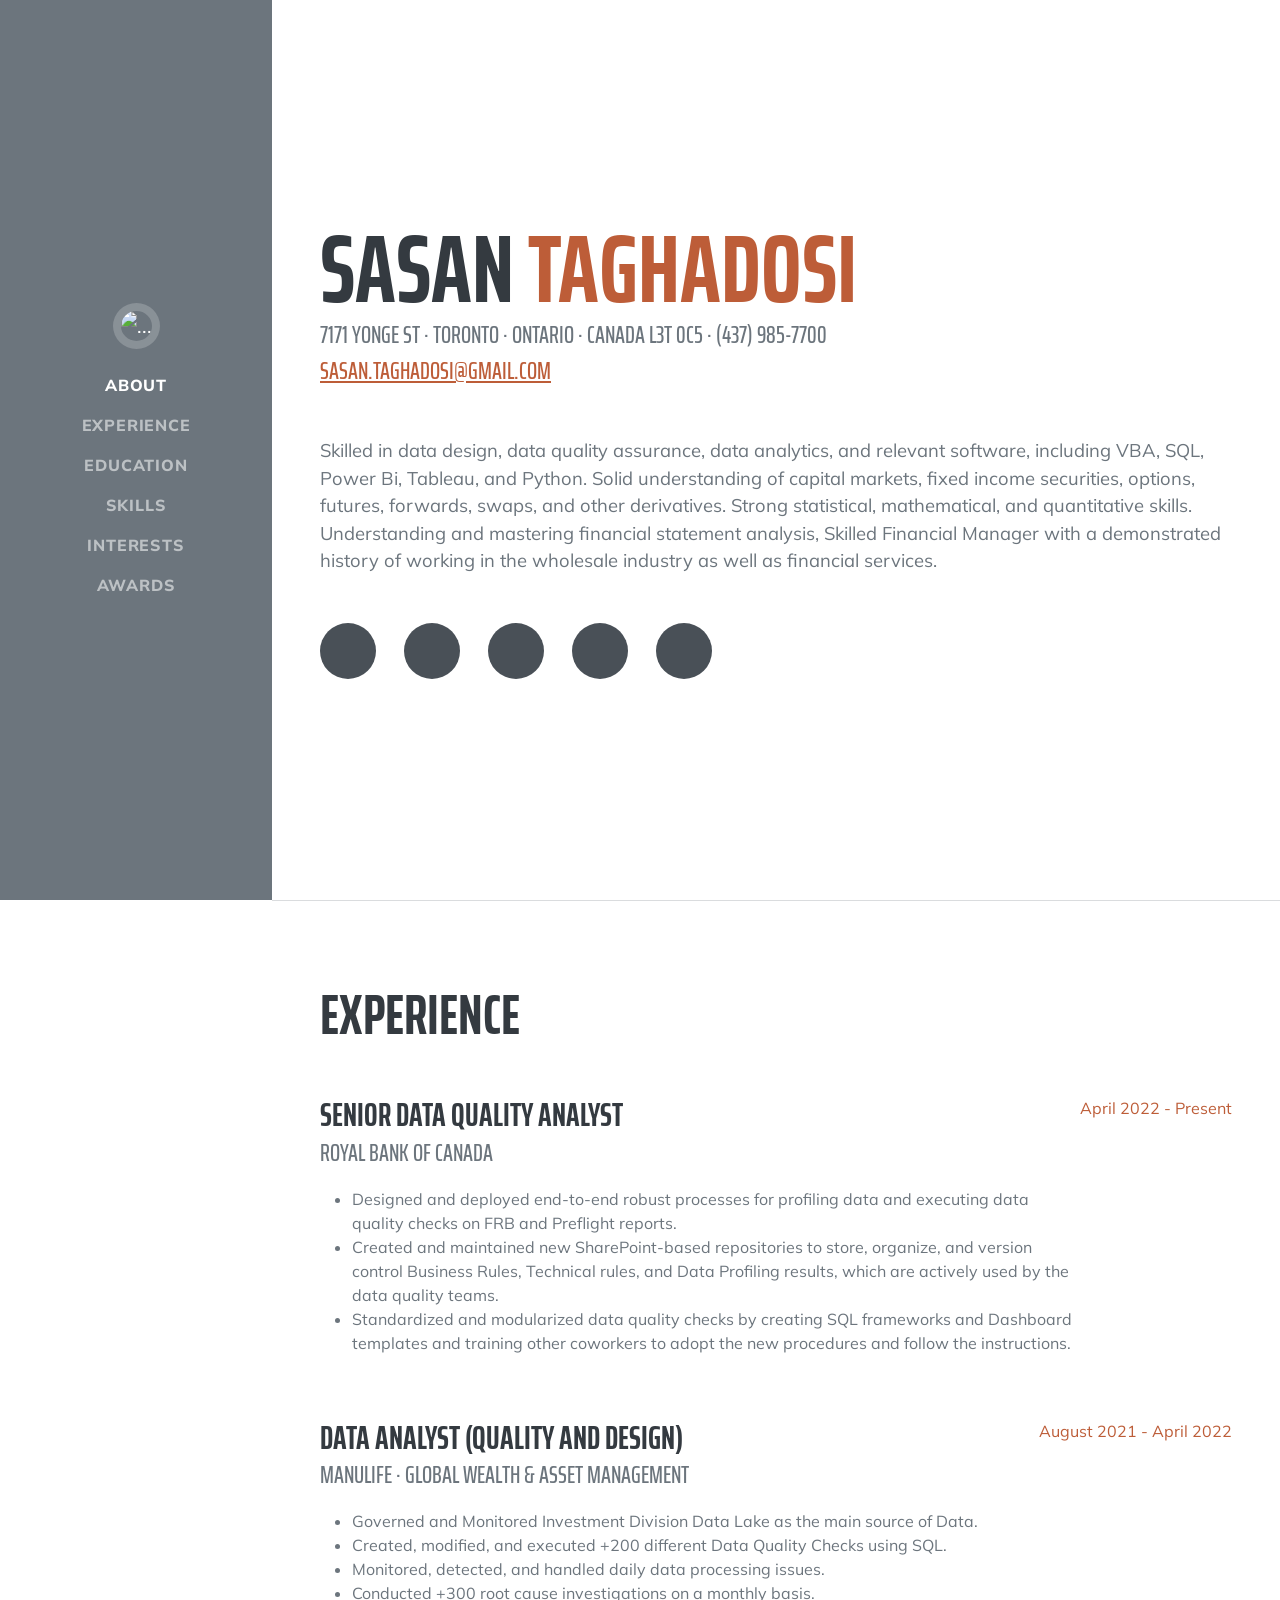
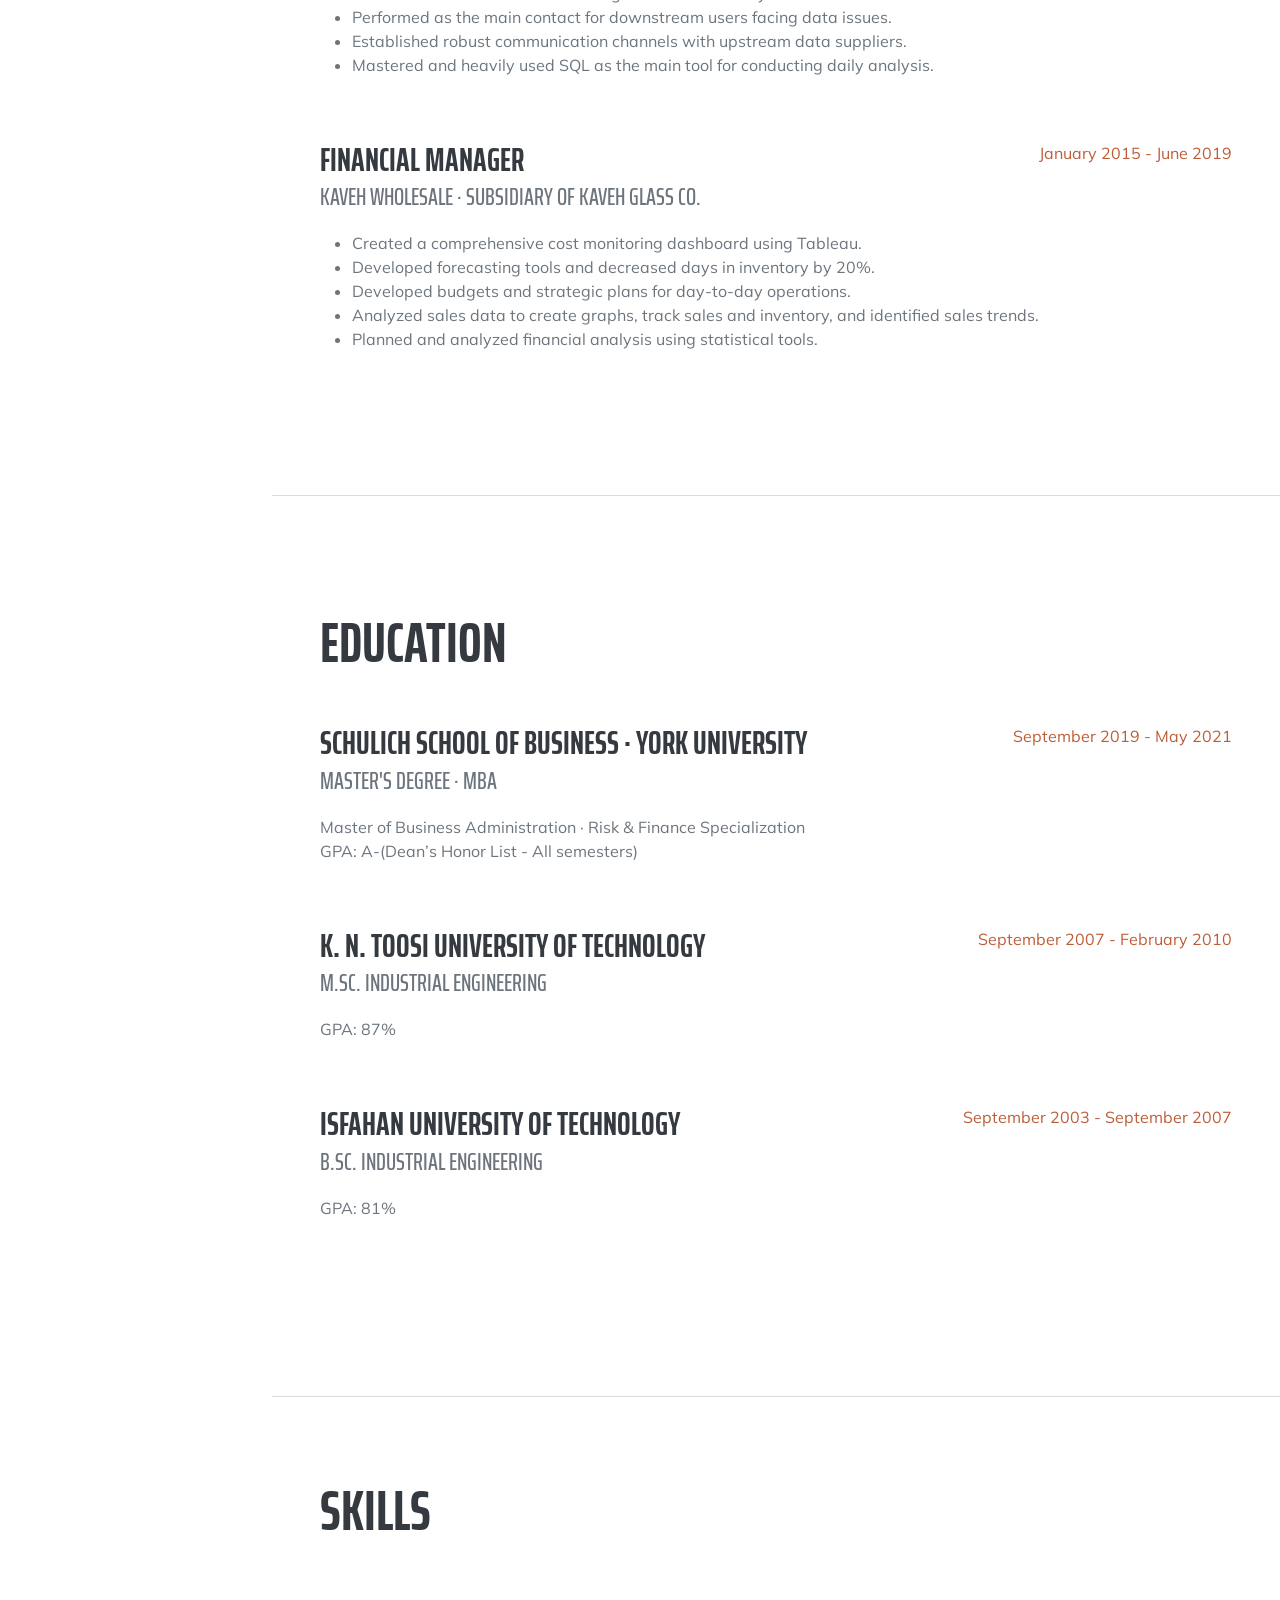
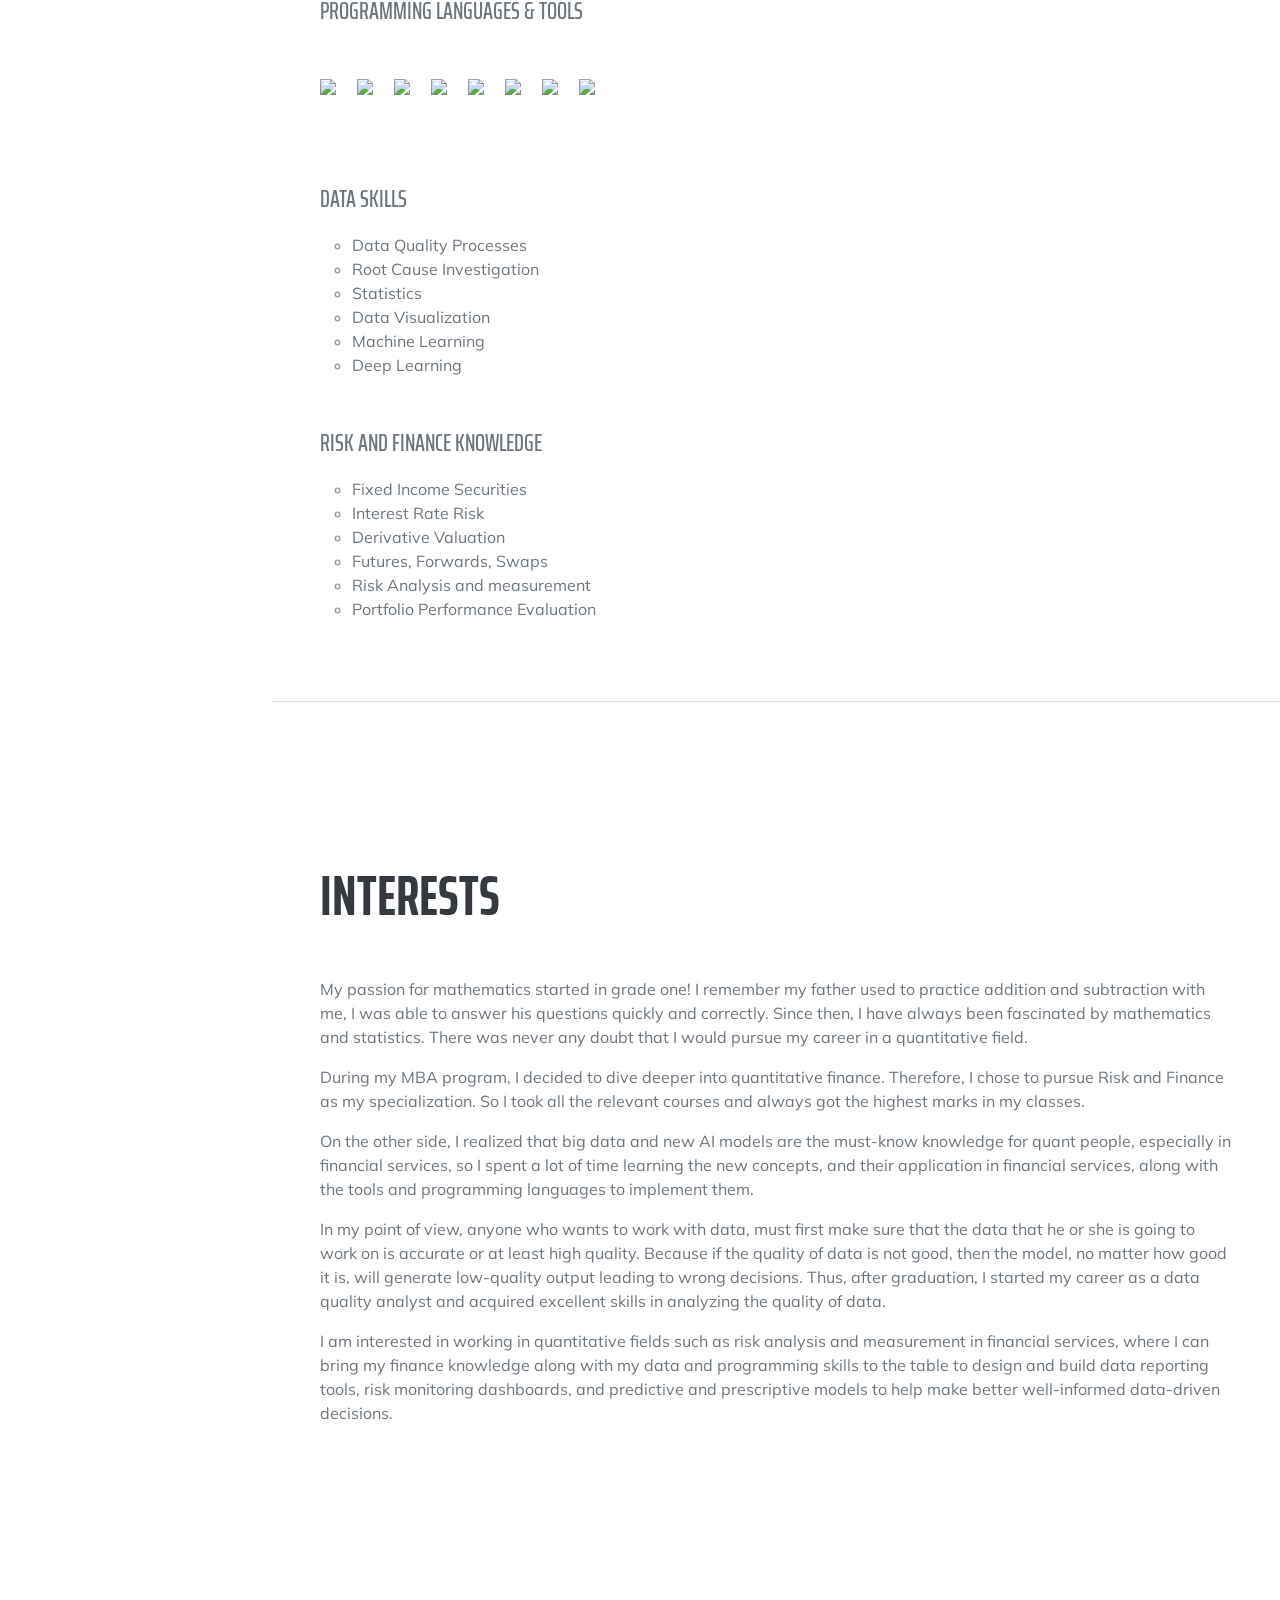
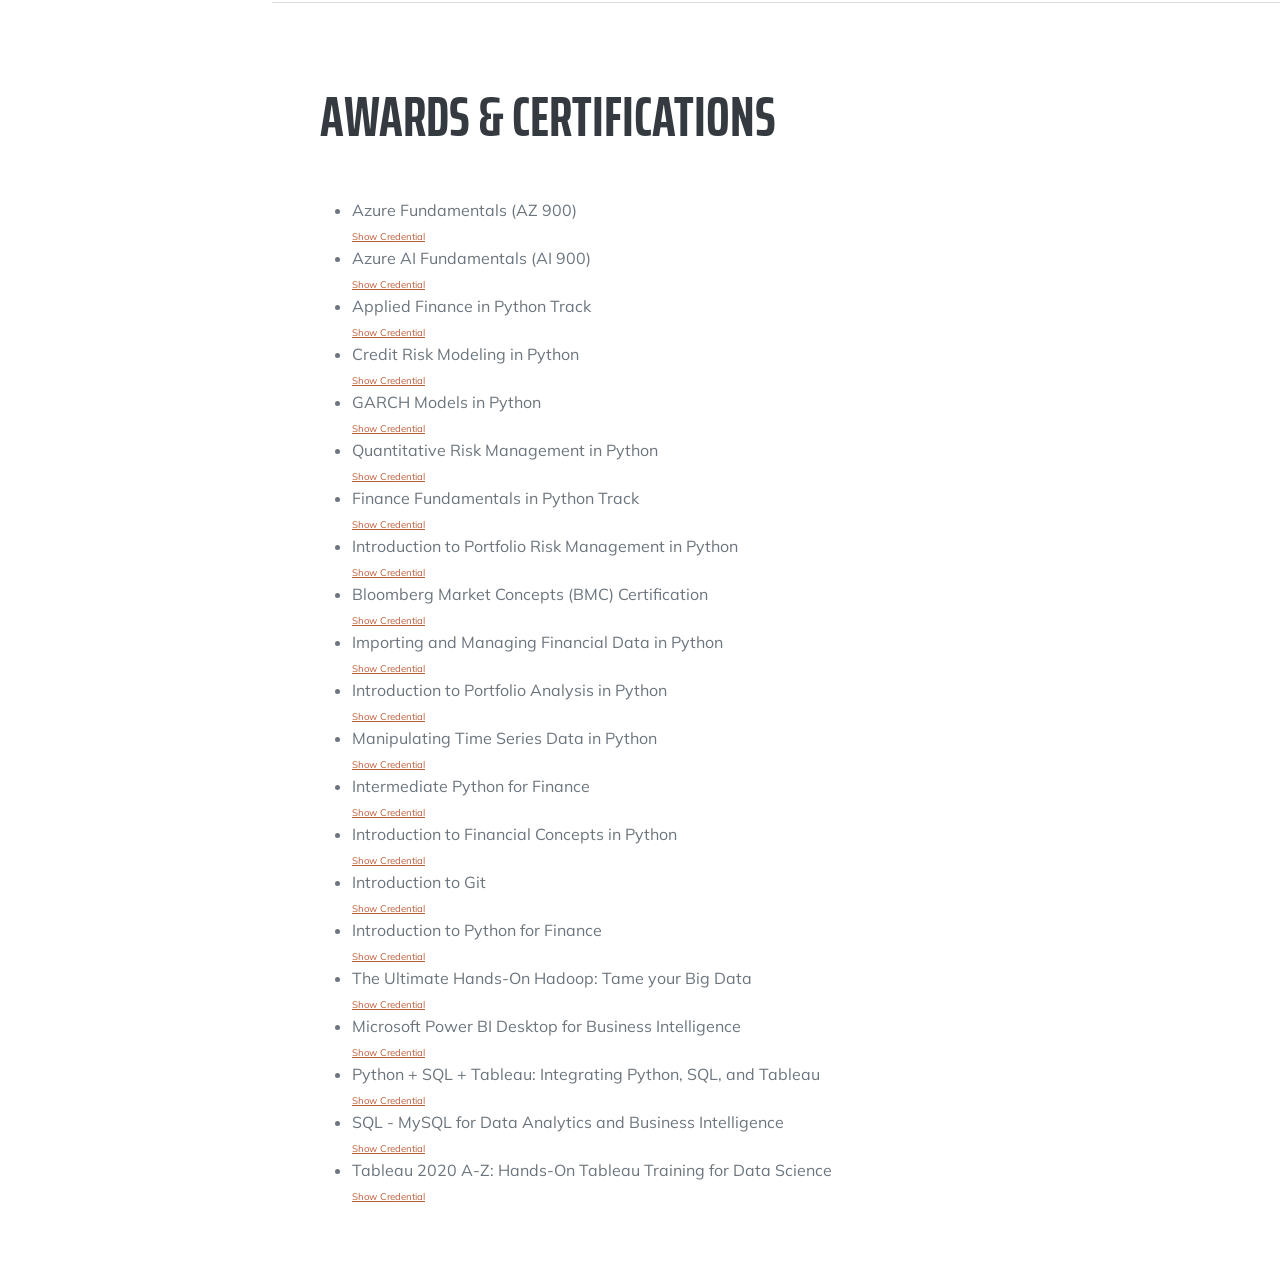
==== index.html @ ae73e610 "Add files via upload" ====
<!DOCTYPE html>
<html lang="en">

<head>
  <meta charset="utf-8" />
  <meta name="viewport" content="width=device-width, initial-scale=1, shrink-to-fit=no" />
  <meta name="description" content="" />
  <meta name="author" content="" />
  <title>Sasan Taghadosi</title>
  <link rel="icon" type="image/x-icon" href="assets/img/favicon.ico" />
  <!-- Font Awesome icons (free version)-->
  <script src="https://use.fontawesome.com/releases/v6.1.0/js/all.js" crossorigin="anonymous"></script>
  <!-- Google fonts-->
  <link href="https://fonts.googleapis.com/css?family=Saira+Extra+Condensed:500,700" rel="stylesheet" type="text/css" />
  <link href="https://fonts.googleapis.com/css?family=Muli:400,400i,800,800i" rel="stylesheet" type="text/css" />
  <!-- Core theme CSS (includes Bootstrap)-->
  <link href="css/styles.css" rel="stylesheet" />
</head>

<body id="page-top">
  <!-- Navigation-->
  <nav class="navbar navbar-expand-lg navbar-dark bg-secondary fixed-top" id="sideNav">
    <a target="_blank" class="navbar-brand js-scroll-trigger" href="#page-top">
      <span class="d-block d-lg-none">Sasan Taghadosi</span>
      <span class="d-none d-lg-block"><img class="img-fluid img-profile rounded-circle mx-auto mb-2" src="assets/img/profile.jpg" alt="..." /></span>
    </a>
    <button class="navbar-toggler" type="button" data-bs-toggle="collapse" data-bs-target="#navbarResponsive" aria-controls="navbarResponsive" aria-expanded="false" aria-label="Toggle navigation"><span class="navbar-toggler-icon"></span></button>
    <div class="collapse navbar-collapse" id="navbarResponsive">
      <ul class="navbar-nav">
        <li class="nav-item"><a class="nav-link js-scroll-trigger" href="#about">About</a></li>
        <li class="nav-item"><a class="nav-link js-scroll-trigger" href="#experience">Experience</a></li>
        <li class="nav-item"><a class="nav-link js-scroll-trigger" href="#education">Education</a></li>
        <li class="nav-item"><a class="nav-link js-scroll-trigger" href="#skills">Skills</a></li>
        <li class="nav-item"><a class="nav-link js-scroll-trigger" href="#interests">Interests</a></li>
        <li class="nav-item"><a class="nav-link js-scroll-trigger" href="#awards">Awards</a></li>
      </ul>
    </div>
  </nav>
  <!-- Page Content-->
  <div class="container-fluid p-0">
    <!-- About-->
    <section class="resume-section" id="about">
      <div class="resume-section-content">
        <h1 class="mb-0">
          Sasan
          <span class="text-primary">Taghadosi</span>
        </h1>
        <div class="subheading mb-5">
          7171 Yonge St · Toronto · Ontario · Canada L3T 0C5 · (437) 985-7700 <br />
          <a target="_blank" href="mailto:name@email.com">sasan.taghadosi@gmail.com</a>
        </div>
        <p class="lead mb-5">Skilled in data design, data quality assurance, data analytics, and relevant software, including VBA, SQL, Power Bi, Tableau, and Python. Solid understanding of capital markets, fixed income securities, options, futures,
          forwards, swaps, and other derivatives. Strong statistical, mathematical, and quantitative skills.
          Understanding and mastering financial statement analysis, Skilled Financial Manager with a demonstrated history of working in the wholesale industry as well as financial services.</p>
        <div class="social-icons">
          <a target="_blank" class="social-icon" href="https://www.linkedin.com/in/sasan-taghadosi/"><i class="fab fa-linkedin-in"></i></a>
          <a target="_blank" class="social-icon" href="https://github.com/Sasan-Taghadosi"><i class="fab fa-github"></i></a>
          <a target="_blank" class="social-icon" href="https://twitter.com/"><i class="fab fa-twitter"></i></a>
          <a target="_blank" class="social-icon" href="https://www.instagram.com/accounts/login/"><i class="fab fa-instagram"></i></a>
          <a target="_blank" class="social-icon" href="mailto:name@email.com"><i class="fa-regular fa-envelope"></i></a>
        </div>
      </div>
    </section>
    <hr class="m-0" />
    <!-- Experience-->
    <section class="resume-section" id="experience">
      <div class="resume-section-content">
        <h2 class="mb-5">Experience</h2>
        <div class="d-flex flex-column flex-md-row justify-content-between mb-5">
          <div class="flex-grow-1">
            <h3 class="mb-0">Senior Data Quality Analyst</h3>
            <div class="subheading mb-3">Royal Bank of Canada</div>
            <ul>
              <li>Designed and deployed end-to-end robust processes for profiling data and executing data quality checks on FRB and Preflight reports.</li>
              <li>Created and maintained new SharePoint-based repositories to store, organize, and version control Business Rules, Technical rules, and Data Profiling results, which are actively used by the data quality teams. </li>
              <li>Standardized and modularized data quality checks by creating SQL frameworks and Dashboard templates and training other coworkers to adopt the new procedures and follow the instructions.</li>
            </ul>
          </div>
          <div class="flex-shrink-0"><span class="text-primary">April 2022 - Present</span></div>
        </div>
        <div class="d-flex flex-column flex-md-row justify-content-between mb-5">
          <div class="flex-grow-1">
            <h3 class="mb-0">Data Analyst (Quality and Design)</h3>
            <div class="subheading mb-3">Manulife · Global Wealth & Asset Management</div>
            <ul>
              <li>Governed and Monitored Investment Division Data Lake as the main source of Data.</li>
              <li>Created, modified, and executed +200 different Data Quality Checks using SQL.</li>
              <li>Monitored, detected, and handled daily data processing issues.</li>
              <li>Conducted +300 root cause investigations on a monthly basis.</li>
              <li>Performed as the main contact for downstream users facing data issues. </li>
              <li>Established robust communication channels with upstream data suppliers.</li>
              <li>Mastered and heavily used SQL as the main tool for conducting daily analysis.</li>
            </ul>
          </div>
          <div class="flex-shrink-0"><span class="text-primary">August 2021 - April 2022</span></div>
        </div>
        <div class="d-flex flex-column flex-md-row justify-content-between mb-5">
          <div class="flex-grow-1">
            <h3 class="mb-0">Financial Manager</h3>
            <div class="subheading mb-3">Kaveh wholesale · Subsidiary of Kaveh Glass Co.</div>
            <ul>
              <li>Created a comprehensive cost monitoring dashboard using Tableau.</li>
              <li>Developed forecasting tools and decreased days in inventory by 20%. </li>
              <li>Developed budgets and strategic plans for day-to-day operations.</li>
              <li>Analyzed sales data to create graphs, track sales and inventory, and identified sales trends.</li>
              <li>Planned and analyzed financial analysis using statistical tools.</li>
            </ul>
          </div>
          <div class="flex-shrink-0"><span class="text-primary">January 2015 - June 2019</span></div>
        </div>
      </div>
    </section>
    <hr class="m-0" />
    <!-- Education-->
    <section class="resume-section" id="education">
      <div class="resume-section-content">
        <h2 class="mb-5">Education</h2>
        <div class="d-flex flex-column flex-md-row justify-content-between mb-5">
          <div class="flex-grow-1">
            <h3 class="mb-0">Schulich School of Business · York University </h3>
            <div class="subheading mb-3">Master's Degree · MBA</div>
            <div>Master of Business Administration · Risk & Finance Specialization</div>
            <p>GPA: A-(Dean’s Honor List - All semesters)</p>
          </div>
          <div class="flex-shrink-0"><span class="text-primary">September 2019 - May 2021</span></div>
        </div>
        <div class="d-flex flex-column flex-md-row justify-content-between mb-5">
          <div class="flex-grow-1">
            <h3 class="mb-0">K. N. Toosi University of Technology</h3>
            <div class="subheading mb-3">M.Sc. Industrial Engineering</div>
            <p>GPA: 87%</p>
          </div>
          <div class="flex-shrink-0"><span class="text-primary">September 2007 - February 2010</span></div>
        </div>
        <div class="d-flex flex-column flex-md-row justify-content-between mb-5">
          <div class="flex-grow-1">
            <h3 class="mb-0">Isfahan University of Technology</h3>
            <div class="subheading mb-3">B.Sc. Industrial Engineering</div>
            <p>GPA: 81%</p>
          </div>
          <div class="flex-shrink-0"><span class="text-primary">September 2003 - September 2007</span></div>
        </div>
      </div>
    </section>
    <hr class="m-0" />
    <!-- Skills-->
    <section class="resume-section" id="skills">
      <div class="resume-section-content">
        <h2 class="mb-5">Skills</h2>
        <div class="subheading mb-3">Programming Languages & Tools</div>
        <ul class="list-inline dev-icons">
          <li class="list-inline-item"><img src="https://img.icons8.com/arcade/64/000000/sql.png" /></li>
          <li class="list-inline-item"><img src="https://img.icons8.com/color/64/null/python--v1.png" /></li>
          <li class="list-inline-item"><img src="https://img.icons8.com/color/48/null/tableau-software.png" /></li>
          <li class="list-inline-item"><img src="https://img.icons8.com/color/64/null/power-bi.png" /></li>
          <li class="list-inline-item"><img src="https://img.icons8.com/external-others-iconmarket/64/null/external-html-file-types-others-iconmarket-3.png" /></li>
          <li class="list-inline-item"><img src="https://img.icons8.com/external-flaticons-flat-flat-icons/64/null/external-css-no-code-flaticons-flat-flat-icons-2.png" /></li>
          <li class="list-inline-item"><img src="https://img.icons8.com/color/64/null/javascript--v1.png" /></li>
          <li class="list-inline-item"><img src="https://img.icons8.com/color/58/null/office-365.png" /></li>

        </ul>
        <br>
        <br>
        <div class="subheading mb-3">Data Skills</div>
        <ul class="list-inline fa-ul mb-0">
          <ul class="fa-ul mb-0">
            <li>
              <span class="fa-li"><i class="fas fa-check"></i></span>
              Data Quality Processes
            </li>
            <li>
              <span class="fa-li"><i class="fas fa-check"></i></span>
              Root Cause Investigation
            </li>
            <li>
              <span class="fa-li"><i class="fas fa-check"></i></span>
              Statistics
            </li>
            <li>
              <span class="fa-li"><i class="fas fa-check"></i></span>
              Data Visualization
            </li>
            <li>
              <span class="fa-li"><i class="fas fa-check"></i></span>
              Machine Learning
            </li>
            <li>
              <span class="fa-li"><i class="fas fa-check"></i></span>
              Deep Learning
            </li>
          </ul>
        </ul>
        <br>
        <br>
        <div class="subheading mb-3">Risk and Finance Knowledge</div>
        <ul class="list-inline fa-ul mb-0">
          <ul class="fa-ul mb-0">
            <li>
              <span class="fa-li"><i class="fas fa-check"></i></span>
              Fixed Income Securities
            </li>
            <li>
              <span class="fa-li"><i class="fas fa-check"></i></span>
              Interest Rate Risk
            </li>
            <li>
              <span class="fa-li"><i class="fas fa-check"></i></span>
              Derivative Valuation
            </li>
            <li>
              <span class="fa-li"><i class="fas fa-check"></i></span>
              Futures, Forwards, Swaps
            </li>
            <li>
              <span class="fa-li"><i class="fas fa-check"></i></span>
              Risk Analysis and measurement
            </li>
            <li>
              <span class="fa-li"><i class="fas fa-check"></i></span>
              Portfolio Performance Evaluation
            </li>
          </ul>
        </ul>
      </div>
    </section>
    <hr class="m-0" />
    <!-- Interests-->
    <section class="resume-section" id="interests">
      <div class="resume-section-content">
        <h2 class="mb-5">Interests</h2>
        <p>My passion for mathematics started in grade one! I remember my father used to practice addition and subtraction with me, I was able to answer his questions quickly and correctly. Since then, I have always been fascinated by mathematics and statistics.  There was never any doubt that I would pursue my career in a quantitative field.</p>
          <p>During my MBA program, I decided to dive deeper into quantitative finance. Therefore, I chose to pursue Risk and Finance as my specialization. So I took all the relevant courses and always got the highest marks in my classes.</p>
          <p>On the other side, I realized that big data and new AI models are the must-know knowledge for quant people, especially in financial services, so I spent a lot of time learning the new concepts, and their application in financial services, along with the tools and programming languages to implement them. </p>
          <p>In my point of view, anyone who wants to work with data, must first make sure that the data that he or she is going to work on is accurate or at least high quality. Because if the quality of data is not good, then the model, no matter how good it is, will generate low-quality output leading to wrong decisions. Thus, after graduation, I started my career as a data quality analyst and acquired excellent skills in analyzing the quality of data. </p>
           <p>I am interested in working in quantitative fields such as risk analysis and measurement in financial services, where I can bring my finance knowledge along with my data and programming skills to the table to design and build data reporting tools, risk monitoring dashboards, and predictive and prescriptive models to help make better well-informed data-driven decisions. </p>
      </div>
    </section>
    <hr class="m-0" />
    <!-- Awards-->
    <section class="resume-section" id="awards">
      <div class="resume-section-content">
        <h2 class="mb-5">Awards & Certifications</h2>
        <ul class="fa-ul mb-0">
          <li>
            <span class="fa-li"><i class="fas fa-trophy text-warning"></i></span>
            Azure Fundamentals (AZ 900) <br>
            <a target="_blank" class="credential" href="https://www.credly.com/badges/266b69b3-dfa3-4b96-b892-b98d765ef505">Show Credential</a>
          </li>
          <li>
            <span class="fa-li"><i class="fas fa-trophy text-warning"></i></span>
            Azure AI Fundamentals (AI 900) <br>
            <a target="_blank" class="credential" href="https://www.credly.com/badges/28f159b6-39ee-4e66-80cc-0fc15027cfbe/public_url">Show Credential</a>
          </li>
          <li>
            <span class="fa-li"><i class="fas fa-trophy text-warning"></i></span>
            Applied Finance in Python Track <br>
            <a target="_blank" class="credential" href="https://acrobat.adobe.com/link/track?uri=urn%3Aaaid%3Ascds%3AUS%3Abe36c009-52b5-4265-8cdb-064b71101703&viewer%21megaVerb=group-discover">Show Credential</a>
          </li>
          <li>
            <span class="fa-li"><i class="fas fa-trophy text-warning"></i></span>
            Credit Risk Modeling in Python <br>
            <a target="_blank" class="credential" href="https://acrobat.adobe.com/link/track?uri=urn:aaid:scds:US:a7bf8148-2970-40cc-bdf0-438635624994">Show Credential</a>
          </li>
          <li>
            <span class="fa-li"><i class="fas fa-trophy text-warning"></i></span>
            GARCH Models in Python <br>
            <a target="_blank" class="credential" href="https://documentcloud.adobe.com/link/track?uri=urn:aaid:scds:US:4698ea9c-6898-4cac-bc5a-3adb61ffe66e">Show Credential</a>
          </li>
          <li>
            <span class="fa-li"><i class="fas fa-trophy text-warning"></i></span>
            Quantitative Risk Management in Python <br>
            <a target="_blank" class="credential" href="https://documentcloud.adobe.com/link/track?uri=urn:aaid:scds:US:435292cd-b9b6-414a-a9d6-c1ebedc7959b">Show Credential</a>
          </li>
          <li>
            <span class="fa-li"><i class="fas fa-trophy text-warning"></i></span>
            Finance Fundamentals in Python Track <br>
            <a target="_blank" class="credential" href="https://documentcloud.adobe.com/link/track?uri=urn:aaid:scds:US:77157a20-b8b2-40fa-b153-5ecfbf6b7da0">Show Credential</a>
          </li>
          <li>
            <span class="fa-li"><i class="fas fa-trophy text-warning"></i></span>
            Introduction to Portfolio Risk Management in Python <br>
            <a target="_blank" class="credential" href="https://documentcloud.adobe.com/link/track?uri=urn:aaid:scds:US:59d42d56-e37a-441a-ad4b-205b16cff6ab">Show Credential</a>
          </li>
          <li>
            <span class="fa-li"><i class="fas fa-trophy text-warning"></i></span>
            Bloomberg Market Concepts (BMC) Certification <br>
            <a target="_blank" class="credential" href="https://documentcloud.adobe.com/link/track?uri=urn:aaid:scds:US:8bade461-c003-46ae-87b7-aa8ce2673b65">Show Credential</a>
          </li>
          <li>
            <span class="fa-li"><i class="fas fa-trophy text-warning"></i></span>
            Importing and Managing Financial Data in Python <br>
            <a target="_blank" class="credential" href="https://documentcloud.adobe.com/link/track?uri=urn:aaid:scds:US:68fb7409-d34a-4a60-9428-1ad59b58ca32">Show Credential</a>
          </li>
          <li>
            <span class="fa-li"><i class="fas fa-trophy text-warning"></i></span>
            Introduction to Portfolio Analysis in Python <br>
            <a target="_blank" class="credential" href="https://documentcloud.adobe.com/link/track?uri=urn:aaid:scds:US:f17c9e45-2a2a-4fc8-b087-3a740305d01b">Show Credential</a>
          </li>
          <li>
            <span class="fa-li"><i class="fas fa-trophy text-warning"></i></span>
            Manipulating Time Series Data in Python <br>
            <a target="_blank" class="credential" href="https://documentcloud.adobe.com/link/track?uri=urn:aaid:scds:US:2aa067ac-ca7c-41bf-9c07-87aa3a93a4b7">Show Credential</a>
          </li>
          <li>
            <span class="fa-li"><i class="fas fa-trophy text-warning"></i></span>
            Intermediate Python for Finance <br>
            <a target="_blank" class="credential" href="https://documentcloud.adobe.com/link/track?uri=urn:aaid:scds:US:721bb92b-2955-4c4e-bec5-086087c5bf1a">Show Credential</a>
          </li>
          <li>
            <span class="fa-li"><i class="fas fa-trophy text-warning"></i></span>
            Introduction to Financial Concepts in Python <br>
            <a target="_blank" class="credential" href="https://documentcloud.adobe.com/link/track?uri=urn:aaid:scds:US:14208326-f550-42af-8fef-d1b70cb7baa2">Show Credential</a>
          </li>
          <li>
            <span class="fa-li"><i class="fas fa-trophy text-warning"></i></span>
            Introduction to Git <br>
            <a target="_blank" class="credential" href="https://documentcloud.adobe.com/link/track?uri=urn:aaid:scds:US:4084c6df-79fa-46bc-aabe-10bc9d99be85">Show Credential</a>
          </li>
          <li>
            <span class="fa-li"><i class="fas fa-trophy text-warning"></i></span>
            Introduction to Python for Finance <br>
            <a target="_blank" class="credential" href="https://documentcloud.adobe.com/link/track?uri=urn:aaid:scds:US:18a6ae81-8a26-42f0-a156-565ae52a7bfc">Show Credential</a>
          </li>
          <li>
            <span class="fa-li"><i class="fas fa-trophy text-warning"></i></span>
            The Ultimate Hands-On Hadoop: Tame your Big Data <br>
            <a target="_blank" class="credential" href="https://www.udemy.com/certificate/UC-993cc6f2-0878-4475-9ba8-0e31b55637a3/">Show Credential</a>
          </li>
          <li>
            <span class="fa-li"><i class="fas fa-trophy text-warning"></i></span>
            Microsoft Power BI Desktop for Business Intelligence <br>
            <a target="_blank" class="credential" href="https://www.udemy.com/certificate/UC-35e79f3b-bf7b-42b7-81c9-a6b0bcc9e54b/">Show Credential</a>
          </li>
          <li>
            <span class="fa-li"><i class="fas fa-trophy text-warning"></i></span>
            Python + SQL + Tableau: Integrating Python, SQL, and Tableau <br>
            <a target="_blank" class="credential" href="https://www.udemy.com/certificate/UC-fddb2013-ce89-4ab5-8fcf-d18af2b47cbb/">Show Credential</a>
          </li>
          <li>
            <span class="fa-li"><i class="fas fa-trophy text-warning"></i></span>
          SQL - MySQL for Data Analytics and Business Intelligence <br>
            <a target="_blank" class="credential" href="https://www.udemy.com/certificate/UC-1844a582-7027-475c-9b6d-0f29547ff9f6">Show Credential</a>
          </li>
          <li>
            <span class="fa-li"><i class="fas fa-trophy text-warning"></i></span>
            Tableau 2020 A-Z: Hands-On Tableau Training for Data Science <br>
            <a target="_blank" class="credential" href="https://www.udemy.com/certificate/UC-8fb6050e-f81a-44c2-8740-86fabe3fb968">Show Credential</a>
          </li>
        </ul>
      </div>
    </section>
  </div>
  <!-- Bootstrap core JS-->
  <script src="https://cdn.jsdelivr.net/npm/bootstrap@5.1.3/dist/js/bootstrap.bundle.min.js"></script>
  <!-- Core theme JS-->
  <script src="js/scripts.js"></script>
</body>

</html>
---- css/styles.css ----
@charset "UTF-8";
:root {
  --bs-blue: #0d6efd;
  --bs-indigo: #6610f2;
  --bs-purple: #6f42c1;
  --bs-pink: #d63384;
  --bs-red: #dc3545;
  --bs-orange: white;
  --bs-yellow: #ffc107;
  --bs-green: #198754;
  --bs-teal: #20c997;
  --bs-cyan: #0dcaf0;
  --bs-white: #fff;
  --bs-gray: #6c757d;
  --bs-gray-dark: #343a40;
  --bs-gray-100: #f8f9fa;
  --bs-gray-200: #e9ecef;
  --bs-gray-300: #dee2e6;
  --bs-gray-400: #ced4da;
  --bs-gray-500: #adb5bd;
  --bs-gray-600: #6c757d;
  --bs-gray-700: #495057;
  --bs-gray-800: #343a40;
  --bs-gray-900: #212529;
  --bs-primary: white;
  --bs-secondary: #6c757d;
  --bs-success: #198754;
  --bs-info: #0dcaf0;
  --bs-warning: #ffc107;
  --bs-danger: #dc3545;
  --bs-light: #f8f9fa;
  --bs-dark: #212529;
  --bs-primary-rgb: 189, 93, 56;
  --bs-secondary-rgb: 108, 117, 125;
  --bs-success-rgb: 25, 135, 84;
  --bs-info-rgb: 13, 202, 240;
  --bs-warning-rgb: 255, 193, 7;
  --bs-danger-rgb: 220, 53, 69;
  --bs-light-rgb: 248, 249, 250;
  --bs-dark-rgb: 33, 37, 41;
  --bs-white-rgb: 255, 255, 255;
  --bs-black-rgb: 0, 0, 0;
  --bs-body-color-rgb: 33, 37, 41;
  --bs-body-bg-rgb: 255, 255, 255;
  --bs-font-sans-serif: system-ui, -apple-system, "Segoe UI", Roboto, "Helvetica Neue", Arial, "Noto Sans", "Liberation Sans", sans-serif, "Apple Color Emoji", "Segoe UI Emoji", "Segoe UI Symbol", "Noto Color Emoji";
  --bs-font-monospace: SFMono-Regular, Menlo, Monaco, Consolas, "Liberation Mono", "Courier New", monospace;
  --bs-gradient: linear-gradient(180deg, rgba(255, 255, 255, 0.15), rgba(255, 255, 255, 0));
  --bs-body-font-family: Muli, -apple-system, BlinkMacSystemFont, Segoe UI, Roboto, Helvetica Neue, Arial, sans-serif, Apple Color Emoji, Segoe UI Emoji, Segoe UI Symbol, Noto Color Emoji;
  --bs-body-font-size: 1rem;
  --bs-body-font-weight: 400;
  --bs-body-line-height: 1.5;
  --bs-body-color: #212529;
  --bs-body-bg: #fff;
}

*,
*::before,
*::after {
  box-sizing: border-box;
}

@media (prefers-reduced-motion: no-preference) {
  :root {
    scroll-behavior: smooth;
  }
}

body {
  margin: 0;
  font-family: var(--bs-body-font-family);
  font-size: var(--bs-body-font-size);
  font-weight: var(--bs-body-font-weight);
  line-height: var(--bs-body-line-height);
  color: var(--bs-body-color);
  text-align: var(--bs-body-text-align);
  background-color: var(--bs-body-bg);
  -webkit-text-size-adjust: 100%;
  -webkit-tap-highlight-color: rgba(0, 0, 0, 0);
}

hr {
  margin: 1rem 0;
  color: inherit;
  background-color: currentColor;
  border: 0;
  opacity: 0.25;
}

hr:not([size]) {
  height: 1px;
}

h6, .h6, h5, .h5, h4, .h4, h3, .h3, h2, .h2, h1, .h1 {
  margin-top: 0;
  margin-bottom: 0.5rem;
  font-family: "Saira Extra Condensed", -apple-system, BlinkMacSystemFont, "Segoe UI", Roboto, "Helvetica Neue", Arial, sans-serif, "Apple Color Emoji", "Segoe UI Emoji", "Segoe UI Symbol", "Noto Color Emoji";
  font-weight: 700;
  line-height: 1.2;
  color: #343a40;
}

h1, .h1 {
  font-size: calc(1.725rem + 5.7vw);
}
@media (min-width: 1200px) {
  h1, .h1 {
    font-size: 6rem;
  }
}

h2, .h2 {
  font-size: calc(1.475rem + 2.7vw);
}
@media (min-width: 1200px) {
  h2, .h2 {
    font-size: 3.5rem;
  }
}

h3, .h3 {
  font-size: calc(1.325rem + 0.9vw);
}
@media (min-width: 1200px) {
  h3, .h3 {
    font-size: 2rem;
  }
}

h4, .h4 {
  font-size: calc(1.275rem + 0.3vw);
}
@media (min-width: 1200px) {
  h4, .h4 {
    font-size: 1.5rem;
  }
}

h5, .h5 {
  font-size: 1.25rem;
}

h6, .h6 {
  font-size: 1rem;
}

p {
  margin-top: 0;
  margin-bottom: 1rem;
}

abbr[title],
abbr[data-bs-original-title] {
  -webkit-text-decoration: underline dotted;
          text-decoration: underline dotted;
  cursor: help;
  -webkit-text-decoration-skip-ink: none;
          text-decoration-skip-ink: none;
}

address {
  margin-bottom: 1rem;
  font-style: normal;
  line-height: inherit;
}

ol,
ul {
  padding-left: 2rem;
}

ol,
ul,
dl {
  margin-top: 0;
  margin-bottom: 1rem;
}

ol ol,
ul ul,
ol ul,
ul ol {
  margin-bottom: 0;
}

dt {
  font-weight: 700;
}

dd {
  margin-bottom: 0.5rem;
  margin-left: 0;
}

blockquote {
  margin: 0 0 1rem;
}

b,
strong {
  font-weight: bolder;
}

small, .small {
  font-size: 0.875em;
}

mark, .mark {
  padding: 0.2em;
  background-color: #fcf8e3;
}

sub,
sup {
  position: relative;
  font-size: 0.75em;
  line-height: 0;
  vertical-align: baseline;
}

sub {
  bottom: -0.25em;
}

sup {
  top: -0.5em;
}

a {
  color: #bd5d38;
  text-decoration: underline;
}
a:hover {
  color: #974a2d;
}

a:not([href]):not([class]), a:not([href]):not([class]):hover {
  color: inherit;
  text-decoration: none;
}

pre,
code,
kbd,
samp {
  font-family: var(--bs-font-monospace);
  font-size: 1em;
  direction: ltr /* rtl:ignore */;
  unicode-bidi: bidi-override;
}

pre {
  display: block;
  margin-top: 0;
  margin-bottom: 1rem;
  overflow: auto;
  font-size: 0.875em;
}
pre code {
  font-size: inherit;
  color: inherit;
  word-break: normal;
}

code {
  font-size: 0.875em;
  color: #d63384;
  word-wrap: break-word;
}
a > code {
  color: inherit;
}

kbd {
  padding: 0.2rem 0.4rem;
  font-size: 0.875em;
  color: #fff;
  background-color: #212529;
  border-radius: 0.2rem;
}
kbd kbd {
  padding: 0;
  font-size: 1em;
  font-weight: 700;
}

figure {
  margin: 0 0 1rem;
}

img,
svg {
  vertical-align: middle;
}

table {
  caption-side: bottom;
  border-collapse: collapse;
}

caption {
  padding-top: 0.5rem;
  padding-bottom: 0.5rem;
  color: #6c757d;
  text-align: left;
}

th {
  text-align: inherit;
  text-align: -webkit-match-parent;
}

thead,
tbody,
tfoot,
tr,
td,
th {
  border-color: inherit;
  border-style: solid;
  border-width: 0;
}

label {
  display: inline-block;
}

button {
  border-radius: 0;
}

button:focus:not(:focus-visible) {
  outline: 0;
}

input,
button,
select,
optgroup,
textarea {
  margin: 0;
  font-family: inherit;
  font-size: inherit;
  line-height: inherit;
}

button,
select {
  text-transform: none;
}

[role=button] {
  cursor: pointer;
}

select {
  word-wrap: normal;
}
select:disabled {
  opacity: 1;
}

[list]::-webkit-calendar-picker-indicator {
  display: none;
}

button,
[type=button],
[type=reset],
[type=submit] {
  -webkit-appearance: button;
}
button:not(:disabled),
[type=button]:not(:disabled),
[type=reset]:not(:disabled),
[type=submit]:not(:disabled) {
  cursor: pointer;
}

::-moz-focus-inner {
  padding: 0;
  border-style: none;
}

textarea {
  resize: vertical;
}

fieldset {
  min-width: 0;
  padding: 0;
  margin: 0;
  border: 0;
}

legend {
  float: left;
  width: 100%;
  padding: 0;
  margin-bottom: 0.5rem;
  font-size: calc(1.275rem + 0.3vw);
  line-height: inherit;
}
@media (min-width: 1200px) {
  legend {
    font-size: 1.5rem;
  }
}
legend + * {
  clear: left;
}

::-webkit-datetime-edit-fields-wrapper,
::-webkit-datetime-edit-text,
::-webkit-datetime-edit-minute,
::-webkit-datetime-edit-hour-field,
::-webkit-datetime-edit-day-field,
::-webkit-datetime-edit-month-field,
::-webkit-datetime-edit-year-field {
  padding: 0;
}

::-webkit-inner-spin-button {
  height: auto;
}

[type=search] {
  outline-offset: -2px;
  -webkit-appearance: textfield;
}

/* rtl:raw:
[type="tel"],
[type="url"],
[type="email"],
[type="number"] {
  direction: ltr;
}
*/
::-webkit-search-decoration {
  -webkit-appearance: none;
}

::-webkit-color-swatch-wrapper {
  padding: 0;
}

::-webkit-file-upload-button {
  font: inherit;
}

::file-selector-button {
  font: inherit;
}

::-webkit-file-upload-button {
  font: inherit;
  -webkit-appearance: button;
}

output {
  display: inline-block;
}

iframe {
  border: 0;
}

summary {
  display: list-item;
  cursor: pointer;
}

progress {
  vertical-align: baseline;
}

[hidden] {
  display: none !important;
}

.lead {
  font-size: 1.25rem;
  font-weight: 300;
}

.display-1 {
  font-size: calc(1.625rem + 4.5vw);
  font-weight: 300;
  line-height: 1.2;
}
@media (min-width: 1200px) {
  .display-1 {
    font-size: 5rem;
  }
}

.display-2 {
  font-size: calc(1.575rem + 3.9vw);
  font-weight: 300;
  line-height: 1.2;
}
@media (min-width: 1200px) {
  .display-2 {
    font-size: 4.5rem;
  }
}

.display-3 {
  font-size: calc(1.525rem + 3.3vw);
  font-weight: 300;
  line-height: 1.2;
}
@media (min-width: 1200px) {
  .display-3 {
    font-size: 4rem;
  }
}

.display-4 {
  font-size: calc(1.475rem + 2.7vw);
  font-weight: 300;
  line-height: 1.2;
}
@media (min-width: 1200px) {
  .display-4 {
    font-size: 3.5rem;
  }
}

.display-5 {
  font-size: calc(1.425rem + 2.1vw);
  font-weight: 300;
  line-height: 1.2;
}
@media (min-width: 1200px) {
  .display-5 {
    font-size: 3rem;
  }
}

.display-6 {
  font-size: calc(1.375rem + 1.5vw);
  font-weight: 300;
  line-height: 1.2;
}
@media (min-width: 1200px) {
  .display-6 {
    font-size: 2.5rem;
  }
}

.list-unstyled {
  padding-left: 0;
  list-style: none;
}

.list-inline {
  padding-left: 0;
  list-style: none;
}

.list-inline-item {
  display: inline-block;
}
.list-inline-item:not(:last-child) {
  margin-right: 0.5rem;
}

.initialism {
  font-size: 0.875em;
  text-transform: uppercase;
}

.blockquote {
  margin-bottom: 1rem;
  font-size: 1.25rem;
}
.blockquote > :last-child {
  margin-bottom: 0;
}

.blockquote-footer {
  margin-top: -1rem;
  margin-bottom: 1rem;
  font-size: 0.875em;
  color: #6c757d;
}
.blockquote-footer::before {
  content: "— ";
}

.img-fluid {
  max-width: 100%;
  height: auto;
}

.img-thumbnail {
  padding: 0.25rem;
  background-color: #fff;
  border: 1px solid #dee2e6;
  border-radius: 0.25rem;
  max-width: 100%;
  height: auto;
}

.figure {
  display: inline-block;
}

.figure-img {
  margin-bottom: 0.5rem;
  line-height: 1;
}

.figure-caption {
  font-size: 0.875em;
  color: #6c757d;
}

.container,
.container-fluid,
.container-xxl,
.container-xl,
.container-lg,
.container-md,
.container-sm {
  width: 100%;
  padding-right: var(--bs-gutter-x, 0.75rem);
  padding-left: var(--bs-gutter-x, 0.75rem);
  margin-right: auto;
  margin-left: auto;
}

@media (min-width: 576px) {
  .container-sm, .container {
    max-width: 540px;
  }
}
@media (min-width: 768px) {
  .container-md, .container-sm, .container {
    max-width: 720px;
  }
}
@media (min-width: 992px) {
  .container-lg, .container-md, .container-sm, .container {
    max-width: 960px;
  }
}
@media (min-width: 1200px) {
  .container-xl, .container-lg, .container-md, .container-sm, .container {
    max-width: 1140px;
  }
}
@media (min-width: 1400px) {
  .container-xxl, .container-xl, .container-lg, .container-md, .container-sm, .container {
    max-width: 1320px;
  }
}
.row {
  --bs-gutter-x: 1.5rem;
  --bs-gutter-y: 0;
  display: flex;
  flex-wrap: wrap;
  margin-top: calc(-1 * var(--bs-gutter-y));
  margin-right: calc(-0.5 * var(--bs-gutter-x));
  margin-left: calc(-0.5 * var(--bs-gutter-x));
}
.row > * {
  flex-shrink: 0;
  width: 100%;
  max-width: 100%;
  padding-right: calc(var(--bs-gutter-x) * 0.5);
  padding-left: calc(var(--bs-gutter-x) * 0.5);
  margin-top: var(--bs-gutter-y);
}

.col {
  flex: 1 0 0%;
}

.row-cols-auto > * {
  flex: 0 0 auto;
  width: auto;
}

.row-cols-1 > * {
  flex: 0 0 auto;
  width: 100%;
}

.row-cols-2 > * {
  flex: 0 0 auto;
  width: 50%;
}

.row-cols-3 > * {
  flex: 0 0 auto;
  width: 33.3333333333%;
}

.row-cols-4 > * {
  flex: 0 0 auto;
  width: 25%;
}

.row-cols-5 > * {
  flex: 0 0 auto;
  width: 20%;
}

.row-cols-6 > * {
  flex: 0 0 auto;
  width: 16.6666666667%;
}

.col-auto {
  flex: 0 0 auto;
  width: auto;
}

.col-1 {
  flex: 0 0 auto;
  width: 8.33333333%;
}

.col-2 {
  flex: 0 0 auto;
  width: 16.66666667%;
}

.col-3 {
  flex: 0 0 auto;
  width: 25%;
}

.col-4 {
  flex: 0 0 auto;
  width: 33.33333333%;
}

.col-5 {
  flex: 0 0 auto;
  width: 41.66666667%;
}

.col-6 {
  flex: 0 0 auto;
  width: 50%;
}

.col-7 {
  flex: 0 0 auto;
  width: 58.33333333%;
}

.col-8 {
  flex: 0 0 auto;
  width: 66.66666667%;
}

.col-9 {
  flex: 0 0 auto;
  width: 75%;
}

.col-10 {
  flex: 0 0 auto;
  width: 83.33333333%;
}

.col-11 {
  flex: 0 0 auto;
  width: 91.66666667%;
}

.col-12 {
  flex: 0 0 auto;
  width: 100%;
}

.offset-1 {
  margin-left: 8.33333333%;
}

.offset-2 {
  margin-left: 16.66666667%;
}

.offset-3 {
  margin-left: 25%;
}

.offset-4 {
  margin-left: 33.33333333%;
}

.offset-5 {
  margin-left: 41.66666667%;
}

.offset-6 {
  margin-left: 50%;
}

.offset-7 {
  margin-left: 58.33333333%;
}

.offset-8 {
  margin-left: 66.66666667%;
}

.offset-9 {
  margin-left: 75%;
}

.offset-10 {
  margin-left: 83.33333333%;
}

.offset-11 {
  margin-left: 91.66666667%;
}

.g-0,
.gx-0 {
  --bs-gutter-x: 0;
}

.g-0,
.gy-0 {
  --bs-gutter-y: 0;
}

.g-1,
.gx-1 {
  --bs-gutter-x: 0.25rem;
}

.g-1,
.gy-1 {
  --bs-gutter-y: 0.25rem;
}

.g-2,
.gx-2 {
  --bs-gutter-x: 0.5rem;
}

.g-2,
.gy-2 {
  --bs-gutter-y: 0.5rem;
}

.g-3,
.gx-3 {
  --bs-gutter-x: 1rem;
}

.g-3,
.gy-3 {
  --bs-gutter-y: 1rem;
}

.g-4,
.gx-4 {
  --bs-gutter-x: 1.5rem;
}

.g-4,
.gy-4 {
  --bs-gutter-y: 1.5rem;
}

.g-5,
.gx-5 {
  --bs-gutter-x: 3rem;
}

.g-5,
.gy-5 {
  --bs-gutter-y: 3rem;
}

@media (min-width: 576px) {
  .col-sm {
    flex: 1 0 0%;
  }

  .row-cols-sm-auto > * {
    flex: 0 0 auto;
    width: auto;
  }

  .row-cols-sm-1 > * {
    flex: 0 0 auto;
    width: 100%;
  }

  .row-cols-sm-2 > * {
    flex: 0 0 auto;
    width: 50%;
  }

  .row-cols-sm-3 > * {
    flex: 0 0 auto;
    width: 33.3333333333%;
  }

  .row-cols-sm-4 > * {
    flex: 0 0 auto;
    width: 25%;
  }

  .row-cols-sm-5 > * {
    flex: 0 0 auto;
    width: 20%;
  }

  .row-cols-sm-6 > * {
    flex: 0 0 auto;
    width: 16.6666666667%;
  }

  .col-sm-auto {
    flex: 0 0 auto;
    width: auto;
  }

  .col-sm-1 {
    flex: 0 0 auto;
    width: 8.33333333%;
  }

  .col-sm-2 {
    flex: 0 0 auto;
    width: 16.66666667%;
  }

  .col-sm-3 {
    flex: 0 0 auto;
    width: 25%;
  }

  .col-sm-4 {
    flex: 0 0 auto;
    width: 33.33333333%;
  }

  .col-sm-5 {
    flex: 0 0 auto;
    width: 41.66666667%;
  }

  .col-sm-6 {
    flex: 0 0 auto;
    width: 50%;
  }

  .col-sm-7 {
    flex: 0 0 auto;
    width: 58.33333333%;
  }

  .col-sm-8 {
    flex: 0 0 auto;
    width: 66.66666667%;
  }

  .col-sm-9 {
    flex: 0 0 auto;
    width: 75%;
  }

  .col-sm-10 {
    flex: 0 0 auto;
    width: 83.33333333%;
  }

  .col-sm-11 {
    flex: 0 0 auto;
    width: 91.66666667%;
  }

  .col-sm-12 {
    flex: 0 0 auto;
    width: 100%;
  }

  .offset-sm-0 {
    margin-left: 0;
  }

  .offset-sm-1 {
    margin-left: 8.33333333%;
  }

  .offset-sm-2 {
    margin-left: 16.66666667%;
  }

  .offset-sm-3 {
    margin-left: 25%;
  }

  .offset-sm-4 {
    margin-left: 33.33333333%;
  }

  .offset-sm-5 {
    margin-left: 41.66666667%;
  }

  .offset-sm-6 {
    margin-left: 50%;
  }

  .offset-sm-7 {
    margin-left: 58.33333333%;
  }

  .offset-sm-8 {
    margin-left: 66.66666667%;
  }

  .offset-sm-9 {
    margin-left: 75%;
  }

  .offset-sm-10 {
    margin-left: 83.33333333%;
  }

  .offset-sm-11 {
    margin-left: 91.66666667%;
  }

  .g-sm-0,
.gx-sm-0 {
    --bs-gutter-x: 0;
  }

  .g-sm-0,
.gy-sm-0 {
    --bs-gutter-y: 0;
  }

  .g-sm-1,
.gx-sm-1 {
    --bs-gutter-x: 0.25rem;
  }

  .g-sm-1,
.gy-sm-1 {
    --bs-gutter-y: 0.25rem;
  }

  .g-sm-2,
.gx-sm-2 {
    --bs-gutter-x: 0.5rem;
  }

  .g-sm-2,
.gy-sm-2 {
    --bs-gutter-y: 0.5rem;
  }

  .g-sm-3,
.gx-sm-3 {
    --bs-gutter-x: 1rem;
  }

  .g-sm-3,
.gy-sm-3 {
    --bs-gutter-y: 1rem;
  }

  .g-sm-4,
.gx-sm-4 {
    --bs-gutter-x: 1.5rem;
  }

  .g-sm-4,
.gy-sm-4 {
    --bs-gutter-y: 1.5rem;
  }

  .g-sm-5,
.gx-sm-5 {
    --bs-gutter-x: 3rem;
  }

  .g-sm-5,
.gy-sm-5 {
    --bs-gutter-y: 3rem;
  }
}
@media (min-width: 768px) {
  .col-md {
    flex: 1 0 0%;
  }

  .row-cols-md-auto > * {
    flex: 0 0 auto;
    width: auto;
  }

  .row-cols-md-1 > * {
    flex: 0 0 auto;
    width: 100%;
  }

  .row-cols-md-2 > * {
    flex: 0 0 auto;
    width: 50%;
  }

  .row-cols-md-3 > * {
    flex: 0 0 auto;
    width: 33.3333333333%;
  }

  .row-cols-md-4 > * {
    flex: 0 0 auto;
    width: 25%;
  }

  .row-cols-md-5 > * {
    flex: 0 0 auto;
    width: 20%;
  }

  .row-cols-md-6 > * {
    flex: 0 0 auto;
    width: 16.6666666667%;
  }

  .col-md-auto {
    flex: 0 0 auto;
    width: auto;
  }

  .col-md-1 {
    flex: 0 0 auto;
    width: 8.33333333%;
  }

  .col-md-2 {
    flex: 0 0 auto;
    width: 16.66666667%;
  }

  .col-md-3 {
    flex: 0 0 auto;
    width: 25%;
  }

  .col-md-4 {
    flex: 0 0 auto;
    width: 33.33333333%;
  }

  .col-md-5 {
    flex: 0 0 auto;
    width: 41.66666667%;
  }

  .col-md-6 {
    flex: 0 0 auto;
    width: 50%;
  }

  .col-md-7 {
    flex: 0 0 auto;
    width: 58.33333333%;
  }

  .col-md-8 {
    flex: 0 0 auto;
    width: 66.66666667%;
  }

  .col-md-9 {
    flex: 0 0 auto;
    width: 75%;
  }

  .col-md-10 {
    flex: 0 0 auto;
    width: 83.33333333%;
  }

  .col-md-11 {
    flex: 0 0 auto;
    width: 91.66666667%;
  }

  .col-md-12 {
    flex: 0 0 auto;
    width: 100%;
  }

  .offset-md-0 {
    margin-left: 0;
  }

  .offset-md-1 {
    margin-left: 8.33333333%;
  }

  .offset-md-2 {
    margin-left: 16.66666667%;
  }

  .offset-md-3 {
    margin-left: 25%;
  }

  .offset-md-4 {
    margin-left: 33.33333333%;
  }

  .offset-md-5 {
    margin-left: 41.66666667%;
  }

  .offset-md-6 {
    margin-left: 50%;
  }

  .offset-md-7 {
    margin-left: 58.33333333%;
  }

  .offset-md-8 {
    margin-left: 66.66666667%;
  }

  .offset-md-9 {
    margin-left: 75%;
  }

  .offset-md-10 {
    margin-left: 83.33333333%;
  }

  .offset-md-11 {
    margin-left: 91.66666667%;
  }

  .g-md-0,
.gx-md-0 {
    --bs-gutter-x: 0;
  }

  .g-md-0,
.gy-md-0 {
    --bs-gutter-y: 0;
  }

  .g-md-1,
.gx-md-1 {
    --bs-gutter-x: 0.25rem;
  }

  .g-md-1,
.gy-md-1 {
    --bs-gutter-y: 0.25rem;
  }

  .g-md-2,
.gx-md-2 {
    --bs-gutter-x: 0.5rem;
  }

  .g-md-2,
.gy-md-2 {
    --bs-gutter-y: 0.5rem;
  }

  .g-md-3,
.gx-md-3 {
    --bs-gutter-x: 1rem;
  }

  .g-md-3,
.gy-md-3 {
    --bs-gutter-y: 1rem;
  }

  .g-md-4,
.gx-md-4 {
    --bs-gutter-x: 1.5rem;
  }

  .g-md-4,
.gy-md-4 {
    --bs-gutter-y: 1.5rem;
  }

  .g-md-5,
.gx-md-5 {
    --bs-gutter-x: 3rem;
  }

  .g-md-5,
.gy-md-5 {
    --bs-gutter-y: 3rem;
  }
}
@media (min-width: 992px) {
  .col-lg {
    flex: 1 0 0%;
  }

  .row-cols-lg-auto > * {
    flex: 0 0 auto;
    width: auto;
  }

  .row-cols-lg-1 > * {
    flex: 0 0 auto;
    width: 100%;
  }

  .row-cols-lg-2 > * {
    flex: 0 0 auto;
    width: 50%;
  }

  .row-cols-lg-3 > * {
    flex: 0 0 auto;
    width: 33.3333333333%;
  }

  .row-cols-lg-4 > * {
    flex: 0 0 auto;
    width: 25%;
  }

  .row-cols-lg-5 > * {
    flex: 0 0 auto;
    width: 20%;
  }

  .row-cols-lg-6 > * {
    flex: 0 0 auto;
    width: 16.6666666667%;
  }

  .col-lg-auto {
    flex: 0 0 auto;
    width: auto;
  }

  .col-lg-1 {
    flex: 0 0 auto;
    width: 8.33333333%;
  }

  .col-lg-2 {
    flex: 0 0 auto;
    width: 16.66666667%;
  }

  .col-lg-3 {
    flex: 0 0 auto;
    width: 25%;
  }

  .col-lg-4 {
    flex: 0 0 auto;
    width: 33.33333333%;
  }

  .col-lg-5 {
    flex: 0 0 auto;
    width: 41.66666667%;
  }

  .col-lg-6 {
    flex: 0 0 auto;
    width: 50%;
  }

  .col-lg-7 {
    flex: 0 0 auto;
    width: 58.33333333%;
  }

  .col-lg-8 {
    flex: 0 0 auto;
    width: 66.66666667%;
  }

  .col-lg-9 {
    flex: 0 0 auto;
    width: 75%;
  }

  .col-lg-10 {
    flex: 0 0 auto;
    width: 83.33333333%;
  }

  .col-lg-11 {
    flex: 0 0 auto;
    width: 91.66666667%;
  }

  .col-lg-12 {
    flex: 0 0 auto;
    width: 100%;
  }

  .offset-lg-0 {
    margin-left: 0;
  }

  .offset-lg-1 {
    margin-left: 8.33333333%;
  }

  .offset-lg-2 {
    margin-left: 16.66666667%;
  }

  .offset-lg-3 {
    margin-left: 25%;
  }

  .offset-lg-4 {
    margin-left: 33.33333333%;
  }

  .offset-lg-5 {
    margin-left: 41.66666667%;
  }

  .offset-lg-6 {
    margin-left: 50%;
  }

  .offset-lg-7 {
    margin-left: 58.33333333%;
  }

  .offset-lg-8 {
    margin-left: 66.66666667%;
  }

  .offset-lg-9 {
    margin-left: 75%;
  }

  .offset-lg-10 {
    margin-left: 83.33333333%;
  }

  .offset-lg-11 {
    margin-left: 91.66666667%;
  }

  .g-lg-0,
.gx-lg-0 {
    --bs-gutter-x: 0;
  }

  .g-lg-0,
.gy-lg-0 {
    --bs-gutter-y: 0;
  }

  .g-lg-1,
.gx-lg-1 {
    --bs-gutter-x: 0.25rem;
  }

  .g-lg-1,
.gy-lg-1 {
    --bs-gutter-y: 0.25rem;
  }

  .g-lg-2,
.gx-lg-2 {
    --bs-gutter-x: 0.5rem;
  }

  .g-lg-2,
.gy-lg-2 {
    --bs-gutter-y: 0.5rem;
  }

  .g-lg-3,
.gx-lg-3 {
    --bs-gutter-x: 1rem;
  }

  .g-lg-3,
.gy-lg-3 {
    --bs-gutter-y: 1rem;
  }

  .g-lg-4,
.gx-lg-4 {
    --bs-gutter-x: 1.5rem;
  }

  .g-lg-4,
.gy-lg-4 {
    --bs-gutter-y: 1.5rem;
  }

  .g-lg-5,
.gx-lg-5 {
    --bs-gutter-x: 3rem;
  }

  .g-lg-5,
.gy-lg-5 {
    --bs-gutter-y: 3rem;
  }
}
@media (min-width: 1200px) {
  .col-xl {
    flex: 1 0 0%;
  }

  .row-cols-xl-auto > * {
    flex: 0 0 auto;
    width: auto;
  }

  .row-cols-xl-1 > * {
    flex: 0 0 auto;
    width: 100%;
  }

  .row-cols-xl-2 > * {
    flex: 0 0 auto;
    width: 50%;
  }

  .row-cols-xl-3 > * {
    flex: 0 0 auto;
    width: 33.3333333333%;
  }

  .row-cols-xl-4 > * {
    flex: 0 0 auto;
    width: 25%;
  }

  .row-cols-xl-5 > * {
    flex: 0 0 auto;
    width: 20%;
  }

  .row-cols-xl-6 > * {
    flex: 0 0 auto;
    width: 16.6666666667%;
  }

  .col-xl-auto {
    flex: 0 0 auto;
    width: auto;
  }

  .col-xl-1 {
    flex: 0 0 auto;
    width: 8.33333333%;
  }

  .col-xl-2 {
    flex: 0 0 auto;
    width: 16.66666667%;
  }

  .col-xl-3 {
    flex: 0 0 auto;
    width: 25%;
  }

  .col-xl-4 {
    flex: 0 0 auto;
    width: 33.33333333%;
  }

  .col-xl-5 {
    flex: 0 0 auto;
    width: 41.66666667%;
  }

  .col-xl-6 {
    flex: 0 0 auto;
    width: 50%;
  }

  .col-xl-7 {
    flex: 0 0 auto;
    width: 58.33333333%;
  }

  .col-xl-8 {
    flex: 0 0 auto;
    width: 66.66666667%;
  }

  .col-xl-9 {
    flex: 0 0 auto;
    width: 75%;
  }

  .col-xl-10 {
    flex: 0 0 auto;
    width: 83.33333333%;
  }

  .col-xl-11 {
    flex: 0 0 auto;
    width: 91.66666667%;
  }

  .col-xl-12 {
    flex: 0 0 auto;
    width: 100%;
  }

  .offset-xl-0 {
    margin-left: 0;
  }

  .offset-xl-1 {
    margin-left: 8.33333333%;
  }

  .offset-xl-2 {
    margin-left: 16.66666667%;
  }

  .offset-xl-3 {
    margin-left: 25%;
  }

  .offset-xl-4 {
    margin-left: 33.33333333%;
  }

  .offset-xl-5 {
    margin-left: 41.66666667%;
  }

  .offset-xl-6 {
    margin-left: 50%;
  }

  .offset-xl-7 {
    margin-left: 58.33333333%;
  }

  .offset-xl-8 {
    margin-left: 66.66666667%;
  }

  .offset-xl-9 {
    margin-left: 75%;
  }

  .offset-xl-10 {
    margin-left: 83.33333333%;
  }

  .offset-xl-11 {
    margin-left: 91.66666667%;
  }

  .g-xl-0,
.gx-xl-0 {
    --bs-gutter-x: 0;
  }

  .g-xl-0,
.gy-xl-0 {
    --bs-gutter-y: 0;
  }

  .g-xl-1,
.gx-xl-1 {
    --bs-gutter-x: 0.25rem;
  }

  .g-xl-1,
.gy-xl-1 {
    --bs-gutter-y: 0.25rem;
  }

  .g-xl-2,
.gx-xl-2 {
    --bs-gutter-x: 0.5rem;
  }

  .g-xl-2,
.gy-xl-2 {
    --bs-gutter-y: 0.5rem;
  }

  .g-xl-3,
.gx-xl-3 {
    --bs-gutter-x: 1rem;
  }

  .g-xl-3,
.gy-xl-3 {
    --bs-gutter-y: 1rem;
  }

  .g-xl-4,
.gx-xl-4 {
    --bs-gutter-x: 1.5rem;
  }

  .g-xl-4,
.gy-xl-4 {
    --bs-gutter-y: 1.5rem;
  }

  .g-xl-5,
.gx-xl-5 {
    --bs-gutter-x: 3rem;
  }

  .g-xl-5,
.gy-xl-5 {
    --bs-gutter-y: 3rem;
  }
}
@media (min-width: 1400px) {
  .col-xxl {
    flex: 1 0 0%;
  }

  .row-cols-xxl-auto > * {
    flex: 0 0 auto;
    width: auto;
  }

  .row-cols-xxl-1 > * {
    flex: 0 0 auto;
    width: 100%;
  }

  .row-cols-xxl-2 > * {
    flex: 0 0 auto;
    width: 50%;
  }

  .row-cols-xxl-3 > * {
    flex: 0 0 auto;
    width: 33.3333333333%;
  }

  .row-cols-xxl-4 > * {
    flex: 0 0 auto;
    width: 25%;
  }

  .row-cols-xxl-5 > * {
    flex: 0 0 auto;
    width: 20%;
  }

  .row-cols-xxl-6 > * {
    flex: 0 0 auto;
    width: 16.6666666667%;
  }

  .col-xxl-auto {
    flex: 0 0 auto;
    width: auto;
  }

  .col-xxl-1 {
    flex: 0 0 auto;
    width: 8.33333333%;
  }

  .col-xxl-2 {
    flex: 0 0 auto;
    width: 16.66666667%;
  }

  .col-xxl-3 {
    flex: 0 0 auto;
    width: 25%;
  }

  .col-xxl-4 {
    flex: 0 0 auto;
    width: 33.33333333%;
  }

  .col-xxl-5 {
    flex: 0 0 auto;
    width: 41.66666667%;
  }

  .col-xxl-6 {
    flex: 0 0 auto;
    width: 50%;
  }

  .col-xxl-7 {
    flex: 0 0 auto;
    width: 58.33333333%;
  }

  .col-xxl-8 {
    flex: 0 0 auto;
    width: 66.66666667%;
  }

  .col-xxl-9 {
    flex: 0 0 auto;
    width: 75%;
  }

  .col-xxl-10 {
    flex: 0 0 auto;
    width: 83.33333333%;
  }

  .col-xxl-11 {
    flex: 0 0 auto;
    width: 91.66666667%;
  }

  .col-xxl-12 {
    flex: 0 0 auto;
    width: 100%;
  }

  .offset-xxl-0 {
    margin-left: 0;
  }

  .offset-xxl-1 {
    margin-left: 8.33333333%;
  }

  .offset-xxl-2 {
    margin-left: 16.66666667%;
  }

  .offset-xxl-3 {
    margin-left: 25%;
  }

  .offset-xxl-4 {
    margin-left: 33.33333333%;
  }

  .offset-xxl-5 {
    margin-left: 41.66666667%;
  }

  .offset-xxl-6 {
    margin-left: 50%;
  }

  .offset-xxl-7 {
    margin-left: 58.33333333%;
  }

  .offset-xxl-8 {
    margin-left: 66.66666667%;
  }

  .offset-xxl-9 {
    margin-left: 75%;
  }

  .offset-xxl-10 {
    margin-left: 83.33333333%;
  }

  .offset-xxl-11 {
    margin-left: 91.66666667%;
  }

  .g-xxl-0,
.gx-xxl-0 {
    --bs-gutter-x: 0;
  }

  .g-xxl-0,
.gy-xxl-0 {
    --bs-gutter-y: 0;
  }

  .g-xxl-1,
.gx-xxl-1 {
    --bs-gutter-x: 0.25rem;
  }

  .g-xxl-1,
.gy-xxl-1 {
    --bs-gutter-y: 0.25rem;
  }

  .g-xxl-2,
.gx-xxl-2 {
    --bs-gutter-x: 0.5rem;
  }

  .g-xxl-2,
.gy-xxl-2 {
    --bs-gutter-y: 0.5rem;
  }

  .g-xxl-3,
.gx-xxl-3 {
    --bs-gutter-x: 1rem;
  }

  .g-xxl-3,
.gy-xxl-3 {
    --bs-gutter-y: 1rem;
  }

  .g-xxl-4,
.gx-xxl-4 {
    --bs-gutter-x: 1.5rem;
  }

  .g-xxl-4,
.gy-xxl-4 {
    --bs-gutter-y: 1.5rem;
  }

  .g-xxl-5,
.gx-xxl-5 {
    --bs-gutter-x: 3rem;
  }

  .g-xxl-5,
.gy-xxl-5 {
    --bs-gutter-y: 3rem;
  }
}
.table {
  --bs-table-bg: transparent;
  --bs-table-accent-bg: transparent;
  --bs-table-striped-color: #212529;
  --bs-table-striped-bg: rgba(0, 0, 0, 0.05);
  --bs-table-active-color: #212529;
  --bs-table-active-bg: rgba(0, 0, 0, 0.1);
  --bs-table-hover-color: #212529;
  --bs-table-hover-bg: rgba(0, 0, 0, 0.075);
  width: 100%;
  margin-bottom: 1rem;
  color: #212529;
  vertical-align: top;
  border-color: #dee2e6;
}
.table > :not(caption) > * > * {
  padding: 0.5rem 0.5rem;
  background-color: var(--bs-table-bg);
  border-bottom-width: 1px;
  box-shadow: inset 0 0 0 9999px var(--bs-table-accent-bg);
}
.table > tbody {
  vertical-align: inherit;
}
.table > thead {
  vertical-align: bottom;
}
.table > :not(:first-child) {
  border-top: 2px solid currentColor;
}

.caption-top {
  caption-side: top;
}

.table-sm > :not(caption) > * > * {
  padding: 0.25rem 0.25rem;
}

.table-bordered > :not(caption) > * {
  border-width: 1px 0;
}
.table-bordered > :not(caption) > * > * {
  border-width: 0 1px;
}

.table-borderless > :not(caption) > * > * {
  border-bottom-width: 0;
}
.table-borderless > :not(:first-child) {
  border-top-width: 0;
}

.table-striped > tbody > tr:nth-of-type(odd) > * {
  --bs-table-accent-bg: var(--bs-table-striped-bg);
  color: var(--bs-table-striped-color);
}

.table-active {
  --bs-table-accent-bg: var(--bs-table-active-bg);
  color: var(--bs-table-active-color);
}

.table-hover > tbody > tr:hover > * {
  --bs-table-accent-bg: var(--bs-table-hover-bg);
  color: var(--bs-table-hover-color);
}

.table-primary {
  --bs-table-bg: #f2dfd7;
  --bs-table-striped-bg: #e6d4cc;
  --bs-table-striped-color: #000;
  --bs-table-active-bg: #dac9c2;
  --bs-table-active-color: #000;
  --bs-table-hover-bg: #e0cec7;
  --bs-table-hover-color: #000;
  color: #000;
  border-color: #dac9c2;
}

.table-secondary {
  --bs-table-bg: #e2e3e5;
  --bs-table-striped-bg: #d7d8da;
  --bs-table-striped-color: #000;
  --bs-table-active-bg: #cbccce;
  --bs-table-active-color: #000;
  --bs-table-hover-bg: #d1d2d4;
  --bs-table-hover-color: #000;
  color: #000;
  border-color: #cbccce;
}

.table-success {
  --bs-table-bg: #d1e7dd;
  --bs-table-striped-bg: #c7dbd2;
  --bs-table-striped-color: #000;
  --bs-table-active-bg: #bcd0c7;
  --bs-table-active-color: #000;
  --bs-table-hover-bg: #c1d6cc;
  --bs-table-hover-color: #000;
  color: #000;
  border-color: #bcd0c7;
}

.table-info {
  --bs-table-bg: #cff4fc;
  --bs-table-striped-bg: #c5e8ef;
  --bs-table-striped-color: #000;
  --bs-table-active-bg: #badce3;
  --bs-table-active-color: #000;
  --bs-table-hover-bg: #bfe2e9;
  --bs-table-hover-color: #000;
  color: #000;
  border-color: #badce3;
}

.table-warning {
  --bs-table-bg: #fff3cd;
  --bs-table-striped-bg: #f2e7c3;
  --bs-table-striped-color: #000;
  --bs-table-active-bg: #e6dbb9;
  --bs-table-active-color: #000;
  --bs-table-hover-bg: #ece1be;
  --bs-table-hover-color: #000;
  color: #000;
  border-color: #e6dbb9;
}

.table-danger {
  --bs-table-bg: #f8d7da;
  --bs-table-striped-bg: #eccccf;
  --bs-table-striped-color: #000;
  --bs-table-active-bg: #dfc2c4;
  --bs-table-active-color: #000;
  --bs-table-hover-bg: #e5c7ca;
  --bs-table-hover-color: #000;
  color: #000;
  border-color: #dfc2c4;
}

.table-light {
  --bs-table-bg: #f8f9fa;
  --bs-table-striped-bg: #ecedee;
  --bs-table-striped-color: #000;
  --bs-table-active-bg: #dfe0e1;
  --bs-table-active-color: #000;
  --bs-table-hover-bg: #e5e6e7;
  --bs-table-hover-color: #000;
  color: #000;
  border-color: #dfe0e1;
}

.table-dark {
  --bs-table-bg: #212529;
  --bs-table-striped-bg: #2c3034;
  --bs-table-striped-color: #fff;
  --bs-table-active-bg: #373b3e;
  --bs-table-active-color: #fff;
  --bs-table-hover-bg: #323539;
  --bs-table-hover-color: #fff;
  color: #fff;
  border-color: #373b3e;
}

.table-responsive {
  overflow-x: auto;
  -webkit-overflow-scrolling: touch;
}

@media (max-width: 575.98px) {
  .table-responsive-sm {
    overflow-x: auto;
    -webkit-overflow-scrolling: touch;
  }
}
@media (max-width: 767.98px) {
  .table-responsive-md {
    overflow-x: auto;
    -webkit-overflow-scrolling: touch;
  }
}
@media (max-width: 991.98px) {
  .table-responsive-lg {
    overflow-x: auto;
    -webkit-overflow-scrolling: touch;
  }
}
@media (max-width: 1199.98px) {
  .table-responsive-xl {
    overflow-x: auto;
    -webkit-overflow-scrolling: touch;
  }
}
@media (max-width: 1399.98px) {
  .table-responsive-xxl {
    overflow-x: auto;
    -webkit-overflow-scrolling: touch;
  }
}
.form-label {
  margin-bottom: 0.5rem;
}

.col-form-label {
  padding-top: calc(0.375rem + 1px);
  padding-bottom: calc(0.375rem + 1px);
  margin-bottom: 0;
  font-size: inherit;
  line-height: 1.5;
}

.col-form-label-lg {
  padding-top: calc(0.5rem + 1px);
  padding-bottom: calc(0.5rem + 1px);
  font-size: 1.25rem;
}

.col-form-label-sm {
  padding-top: calc(0.25rem + 1px);
  padding-bottom: calc(0.25rem + 1px);
  font-size: 0.875rem;
}

.form-text {
  margin-top: 0.25rem;
  font-size: 0.875em;
  color: #6c757d;
}

.form-control {
  display: block;
  width: 100%;
  padding: 0.375rem 0.75rem;
  font-size: 1rem;
  font-weight: 400;
  line-height: 1.5;
  color: #212529;
  background-color: #fff;
  background-clip: padding-box;
  border: 1px solid #ced4da;
  -webkit-appearance: none;
     -moz-appearance: none;
          appearance: none;
  border-radius: 0.25rem;
  transition: border-color 0.15s ease-in-out, box-shadow 0.15s ease-in-out;
}
@media (prefers-reduced-motion: reduce) {
  .form-control {
    transition: none;
  }
}
.form-control[type=file] {
  overflow: hidden;
}
.form-control[type=file]:not(:disabled):not([readonly]) {
  cursor: pointer;
}
.form-control:focus {
  color: #212529;
  background-color: #fff;
  border-color: #deae9c;
  outline: 0;
  box-shadow: 0 0 0 0.25rem rgba(189, 93, 56, 0.25);
}
.form-control::-webkit-date-and-time-value {
  height: 1.5em;
}
.form-control::-moz-placeholder {
  color: #6c757d;
  opacity: 1;
}
.form-control:-ms-input-placeholder {
  color: #6c757d;
  opacity: 1;
}
.form-control::placeholder {
  color: #6c757d;
  opacity: 1;
}
.form-control:disabled, .form-control[readonly] {
  background-color: #e9ecef;
  opacity: 1;
}
.form-control::-webkit-file-upload-button {
  padding: 0.375rem 0.75rem;
  margin: -0.375rem -0.75rem;
  -webkit-margin-end: 0.75rem;
          margin-inline-end: 0.75rem;
  color: #212529;
  background-color: #e9ecef;
  pointer-events: none;
  border-color: inherit;
  border-style: solid;
  border-width: 0;
  border-inline-end-width: 1px;
  border-radius: 0;
  -webkit-transition: color 0.15s ease-in-out, background-color 0.15s ease-in-out, border-color 0.15s ease-in-out, box-shadow 0.15s ease-in-out;
  transition: color 0.15s ease-in-out, background-color 0.15s ease-in-out, border-color 0.15s ease-in-out, box-shadow 0.15s ease-in-out;
}
.form-control::file-selector-button {
  padding: 0.375rem 0.75rem;
  margin: -0.375rem -0.75rem;
  -webkit-margin-end: 0.75rem;
          margin-inline-end: 0.75rem;
  color: #212529;
  background-color: #e9ecef;
  pointer-events: none;
  border-color: inherit;
  border-style: solid;
  border-width: 0;
  border-inline-end-width: 1px;
  border-radius: 0;
  transition: color 0.15s ease-in-out, background-color 0.15s ease-in-out, border-color 0.15s ease-in-out, box-shadow 0.15s ease-in-out;
}
@media (prefers-reduced-motion: reduce) {
  .form-control::-webkit-file-upload-button {
    -webkit-transition: none;
    transition: none;
  }
  .form-control::file-selector-button {
    transition: none;
  }
}
.form-control:hover:not(:disabled):not([readonly])::-webkit-file-upload-button {
  background-color: #dde0e3;
}
.form-control:hover:not(:disabled):not([readonly])::file-selector-button {
  background-color: #dde0e3;
}
.form-control::-webkit-file-upload-button {
  padding: 0.375rem 0.75rem;
  margin: -0.375rem -0.75rem;
  -webkit-margin-end: 0.75rem;
          margin-inline-end: 0.75rem;
  color: #212529;
  background-color: #e9ecef;
  pointer-events: none;
  border-color: inherit;
  border-style: solid;
  border-width: 0;
  border-inline-end-width: 1px;
  border-radius: 0;
  -webkit-transition: color 0.15s ease-in-out, background-color 0.15s ease-in-out, border-color 0.15s ease-in-out, box-shadow 0.15s ease-in-out;
  transition: color 0.15s ease-in-out, background-color 0.15s ease-in-out, border-color 0.15s ease-in-out, box-shadow 0.15s ease-in-out;
}
@media (prefers-reduced-motion: reduce) {
  .form-control::-webkit-file-upload-button {
    -webkit-transition: none;
    transition: none;
  }
}
.form-control:hover:not(:disabled):not([readonly])::-webkit-file-upload-button {
  background-color: #dde0e3;
}

.form-control-plaintext {
  display: block;
  width: 100%;
  padding: 0.375rem 0;
  margin-bottom: 0;
  line-height: 1.5;
  color: #212529;
  background-color: transparent;
  border: solid transparent;
  border-width: 1px 0;
}
.form-control-plaintext.form-control-sm, .form-control-plaintext.form-control-lg {
  padding-right: 0;
  padding-left: 0;
}

.form-control-sm {
  min-height: calc(1.5em + 0.5rem + 2px);
  padding: 0.25rem 0.5rem;
  font-size: 0.875rem;
  border-radius: 0.2rem;
}
.form-control-sm::-webkit-file-upload-button {
  padding: 0.25rem 0.5rem;
  margin: -0.25rem -0.5rem;
  -webkit-margin-end: 0.5rem;
          margin-inline-end: 0.5rem;
}
.form-control-sm::file-selector-button {
  padding: 0.25rem 0.5rem;
  margin: -0.25rem -0.5rem;
  -webkit-margin-end: 0.5rem;
          margin-inline-end: 0.5rem;
}
.form-control-sm::-webkit-file-upload-button {
  padding: 0.25rem 0.5rem;
  margin: -0.25rem -0.5rem;
  -webkit-margin-end: 0.5rem;
          margin-inline-end: 0.5rem;
}

.form-control-lg {
  min-height: calc(1.5em + 1rem + 2px);
  padding: 0.5rem 1rem;
  font-size: 1.25rem;
  border-radius: 0.3rem;
}
.form-control-lg::-webkit-file-upload-button {
  padding: 0.5rem 1rem;
  margin: -0.5rem -1rem;
  -webkit-margin-end: 1rem;
          margin-inline-end: 1rem;
}
.form-control-lg::file-selector-button {
  padding: 0.5rem 1rem;
  margin: -0.5rem -1rem;
  -webkit-margin-end: 1rem;
          margin-inline-end: 1rem;
}
.form-control-lg::-webkit-file-upload-button {
  padding: 0.5rem 1rem;
  margin: -0.5rem -1rem;
  -webkit-margin-end: 1rem;
          margin-inline-end: 1rem;
}

textarea.form-control {
  min-height: calc(1.5em + 0.75rem + 2px);
}
textarea.form-control-sm {
  min-height: calc(1.5em + 0.5rem + 2px);
}
textarea.form-control-lg {
  min-height: calc(1.5em + 1rem + 2px);
}

.form-control-color {
  width: 3rem;
  height: auto;
  padding: 0.375rem;
}
.form-control-color:not(:disabled):not([readonly]) {
  cursor: pointer;
}
.form-control-color::-moz-color-swatch {
  height: 1.5em;
  border-radius: 0.25rem;
}
.form-control-color::-webkit-color-swatch {
  height: 1.5em;
  border-radius: 0.25rem;
}

.form-select {
  display: block;
  width: 100%;
  padding: 0.375rem 2.25rem 0.375rem 0.75rem;
  -moz-padding-start: calc(0.75rem - 3px);
  font-size: 1rem;
  font-weight: 400;
  line-height: 1.5;
  color: #212529;
  background-color: #fff;
  background-image: url("data:image/svg+xml,%3csvg xmlns='http://www.w3.org/2000/svg' viewBox='0 0 16 16'%3e%3cpath fill='none' stroke='%23343a40' stroke-linecap='round' stroke-linejoin='round' stroke-width='2' d='M2 5l6 6 6-6'/%3e%3c/svg%3e");
  background-repeat: no-repeat;
  background-position: right 0.75rem center;
  background-size: 16px 12px;
  border: 1px solid #ced4da;
  border-radius: 0.25rem;
  transition: border-color 0.15s ease-in-out, box-shadow 0.15s ease-in-out;
  -webkit-appearance: none;
     -moz-appearance: none;
          appearance: none;
}
@media (prefers-reduced-motion: reduce) {
  .form-select {
    transition: none;
  }
}
.form-select:focus {
  border-color: #deae9c;
  outline: 0;
  box-shadow: 0 0 0 0.25rem rgba(189, 93, 56, 0.25);
}
.form-select[multiple], .form-select[size]:not([size="1"]) {
  padding-right: 0.75rem;
  background-image: none;
}
.form-select:disabled {
  background-color: #e9ecef;
}
.form-select:-moz-focusring {
  color: transparent;
  text-shadow: 0 0 0 #212529;
}

.form-select-sm {
  padding-top: 0.25rem;
  padding-bottom: 0.25rem;
  padding-left: 0.5rem;
  font-size: 0.875rem;
  border-radius: 0.2rem;
}

.form-select-lg {
  padding-top: 0.5rem;
  padding-bottom: 0.5rem;
  padding-left: 1rem;
  font-size: 1.25rem;
  border-radius: 0.3rem;
}

.form-check {
  display: block;
  min-height: 1.5rem;
  padding-left: 1.5em;
  margin-bottom: 0.125rem;
}
.form-check .form-check-input {
  float: left;
  margin-left: -1.5em;
}

.form-check-input {
  width: 1em;
  height: 1em;
  margin-top: 0.25em;
  vertical-align: top;
  background-color: #fff;
  background-repeat: no-repeat;
  background-position: center;
  background-size: contain;
  border: 1px solid rgba(0, 0, 0, 0.25);
  -webkit-appearance: none;
     -moz-appearance: none;
          appearance: none;
  -webkit-print-color-adjust: exact;
          color-adjust: exact;
}
.form-check-input[type=checkbox] {
  border-radius: 0.25em;
}
.form-check-input[type=radio] {
  border-radius: 50%;
}
.form-check-input:active {
  filter: brightness(90%);
}
.form-check-input:focus {
  border-color: #deae9c;
  outline: 0;
  box-shadow: 0 0 0 0.25rem rgba(189, 93, 56, 0.25);
}
.form-check-input:checked {
  background-color: #bd5d38;
  border-color: #bd5d38;
}
.form-check-input:checked[type=checkbox] {
  background-image: url("data:image/svg+xml,%3csvg xmlns='http://www.w3.org/2000/svg' viewBox='0 0 20 20'%3e%3cpath fill='none' stroke='%23fff' stroke-linecap='round' stroke-linejoin='round' stroke-width='3' d='M6 10l3 3l6-6'/%3e%3c/svg%3e");
}
.form-check-input:checked[type=radio] {
  background-image: url("data:image/svg+xml,%3csvg xmlns='http://www.w3.org/2000/svg' viewBox='-4 -4 8 8'%3e%3ccircle r='2' fill='%23fff'/%3e%3c/svg%3e");
}
.form-check-input[type=checkbox]:indeterminate {
  background-color: #bd5d38;
  border-color: #bd5d38;
  background-image: url("data:image/svg+xml,%3csvg xmlns='http://www.w3.org/2000/svg' viewBox='0 0 20 20'%3e%3cpath fill='none' stroke='%23fff' stroke-linecap='round' stroke-linejoin='round' stroke-width='3' d='M6 10h8'/%3e%3c/svg%3e");
}
.form-check-input:disabled {
  pointer-events: none;
  filter: none;
  opacity: 0.5;
}
.form-check-input[disabled] ~ .form-check-label, .form-check-input:disabled ~ .form-check-label {
  opacity: 0.5;
}

.form-switch {
  padding-left: 2.5em;
}
.form-switch .form-check-input {
  width: 2em;
  margin-left: -2.5em;
  background-image: url("data:image/svg+xml,%3csvg xmlns='http://www.w3.org/2000/svg' viewBox='-4 -4 8 8'%3e%3ccircle r='3' fill='rgba%280, 0, 0, 0.25%29'/%3e%3c/svg%3e");
  background-position: left center;
  border-radius: 2em;
  transition: background-position 0.15s ease-in-out;
}
@media (prefers-reduced-motion: reduce) {
  .form-switch .form-check-input {
    transition: none;
  }
}
.form-switch .form-check-input:focus {
  background-image: url("data:image/svg+xml,%3csvg xmlns='http://www.w3.org/2000/svg' viewBox='-4 -4 8 8'%3e%3ccircle r='3' fill='%23deae9c'/%3e%3c/svg%3e");
}
.form-switch .form-check-input:checked {
  background-position: right center;
  background-image: url("data:image/svg+xml,%3csvg xmlns='http://www.w3.org/2000/svg' viewBox='-4 -4 8 8'%3e%3ccircle r='3' fill='%23fff'/%3e%3c/svg%3e");
}

.form-check-inline {
  display: inline-block;
  margin-right: 1rem;
}

.btn-check {
  position: absolute;
  clip: rect(0, 0, 0, 0);
  pointer-events: none;
}
.btn-check[disabled] + .btn, .btn-check:disabled + .btn {
  pointer-events: none;
  filter: none;
  opacity: 0.65;
}

.form-range {
  width: 100%;
  height: 1.5rem;
  padding: 0;
  background-color: transparent;
  -webkit-appearance: none;
     -moz-appearance: none;
          appearance: none;
}
.form-range:focus {
  outline: 0;
}
.form-range:focus::-webkit-slider-thumb {
  box-shadow: 0 0 0 1px #fff, 0 0 0 0.25rem rgba(189, 93, 56, 0.25);
}
.form-range:focus::-moz-range-thumb {
  box-shadow: 0 0 0 1px #fff, 0 0 0 0.25rem rgba(189, 93, 56, 0.25);
}
.form-range::-moz-focus-outer {
  border: 0;
}
.form-range::-webkit-slider-thumb {
  width: 1rem;
  height: 1rem;
  margin-top: -0.25rem;
  background-color: #bd5d38;
  border: 0;
  border-radius: 1rem;
  -webkit-transition: background-color 0.15s ease-in-out, border-color 0.15s ease-in-out, box-shadow 0.15s ease-in-out;
  transition: background-color 0.15s ease-in-out, border-color 0.15s ease-in-out, box-shadow 0.15s ease-in-out;
  -webkit-appearance: none;
          appearance: none;
}
@media (prefers-reduced-motion: reduce) {
  .form-range::-webkit-slider-thumb {
    -webkit-transition: none;
    transition: none;
  }
}
.form-range::-webkit-slider-thumb:active {
  background-color: #ebcec3;
}
.form-range::-webkit-slider-runnable-track {
  width: 100%;
  height: 0.5rem;
  color: transparent;
  cursor: pointer;
  background-color: #dee2e6;
  border-color: transparent;
  border-radius: 1rem;
}
.form-range::-moz-range-thumb {
  width: 1rem;
  height: 1rem;
  background-color: #bd5d38;
  border: 0;
  border-radius: 1rem;
  -moz-transition: background-color 0.15s ease-in-out, border-color 0.15s ease-in-out, box-shadow 0.15s ease-in-out;
  transition: background-color 0.15s ease-in-out, border-color 0.15s ease-in-out, box-shadow 0.15s ease-in-out;
  -moz-appearance: none;
       appearance: none;
}
@media (prefers-reduced-motion: reduce) {
  .form-range::-moz-range-thumb {
    -moz-transition: none;
    transition: none;
  }
}
.form-range::-moz-range-thumb:active {
  background-color: #ebcec3;
}
.form-range::-moz-range-track {
  width: 100%;
  height: 0.5rem;
  color: transparent;
  cursor: pointer;
  background-color: #dee2e6;
  border-color: transparent;
  border-radius: 1rem;
}
.form-range:disabled {
  pointer-events: none;
}
.form-range:disabled::-webkit-slider-thumb {
  background-color: #adb5bd;
}
.form-range:disabled::-moz-range-thumb {
  background-color: #adb5bd;
}

.form-floating {
  position: relative;
}
.form-floating > .form-control,
.form-floating > .form-select {
  height: calc(3.5rem + 2px);
  line-height: 1.25;
}
.form-floating > label {
  position: absolute;
  top: 0;
  left: 0;
  height: 100%;
  padding: 1rem 0.75rem;
  pointer-events: none;
  border: 1px solid transparent;
  transform-origin: 0 0;
  transition: opacity 0.1s ease-in-out, transform 0.1s ease-in-out;
}
@media (prefers-reduced-motion: reduce) {
  .form-floating > label {
    transition: none;
  }
}
.form-floating > .form-control {
  padding: 1rem 0.75rem;
}
.form-floating > .form-control::-moz-placeholder {
  color: transparent;
}
.form-floating > .form-control:-ms-input-placeholder {
  color: transparent;
}
.form-floating > .form-control::placeholder {
  color: transparent;
}
.form-floating > .form-control:not(:-moz-placeholder-shown) {
  padding-top: 1.625rem;
  padding-bottom: 0.625rem;
}
.form-floating > .form-control:not(:-ms-input-placeholder) {
  padding-top: 1.625rem;
  padding-bottom: 0.625rem;
}
.form-floating > .form-control:focus, .form-floating > .form-control:not(:placeholder-shown) {
  padding-top: 1.625rem;
  padding-bottom: 0.625rem;
}
.form-floating > .form-control:-webkit-autofill {
  padding-top: 1.625rem;
  padding-bottom: 0.625rem;
}
.form-floating > .form-select {
  padding-top: 1.625rem;
  padding-bottom: 0.625rem;
}
.form-floating > .form-control:not(:-moz-placeholder-shown) ~ label {
  opacity: 0.65;
  transform: scale(0.85) translateY(-0.5rem) translateX(0.15rem);
}
.form-floating > .form-control:not(:-ms-input-placeholder) ~ label {
  opacity: 0.65;
  transform: scale(0.85) translateY(-0.5rem) translateX(0.15rem);
}
.form-floating > .form-control:focus ~ label,
.form-floating > .form-control:not(:placeholder-shown) ~ label,
.form-floating > .form-select ~ label {
  opacity: 0.65;
  transform: scale(0.85) translateY(-0.5rem) translateX(0.15rem);
}
.form-floating > .form-control:-webkit-autofill ~ label {
  opacity: 0.65;
  transform: scale(0.85) translateY(-0.5rem) translateX(0.15rem);
}

.input-group {
  position: relative;
  display: flex;
  flex-wrap: wrap;
  align-items: stretch;
  width: 100%;
}
.input-group > .form-control,
.input-group > .form-select {
  position: relative;
  flex: 1 1 auto;
  width: 1%;
  min-width: 0;
}
.input-group > .form-control:focus,
.input-group > .form-select:focus {
  z-index: 3;
}
.input-group .btn {
  position: relative;
  z-index: 2;
}
.input-group .btn:focus {
  z-index: 3;
}

.input-group-text {
  display: flex;
  align-items: center;
  padding: 0.375rem 0.75rem;
  font-size: 1rem;
  font-weight: 400;
  line-height: 1.5;
  color: #212529;
  text-align: center;
  white-space: nowrap;
  background-color: #e9ecef;
  border: 1px solid #ced4da;
  border-radius: 0.25rem;
}

.input-group-lg > .form-control,
.input-group-lg > .form-select,
.input-group-lg > .input-group-text,
.input-group-lg > .btn {
  padding: 0.5rem 1rem;
  font-size: 1.25rem;
  border-radius: 0.3rem;
}

.input-group-sm > .form-control,
.input-group-sm > .form-select,
.input-group-sm > .input-group-text,
.input-group-sm > .btn {
  padding: 0.25rem 0.5rem;
  font-size: 0.875rem;
  border-radius: 0.2rem;
}

.input-group-lg > .form-select,
.input-group-sm > .form-select {
  padding-right: 3rem;
}

.input-group:not(.has-validation) > :not(:last-child):not(.dropdown-toggle):not(.dropdown-menu),
.input-group:not(.has-validation) > .dropdown-toggle:nth-last-child(n+3) {
  border-top-right-radius: 0;
  border-bottom-right-radius: 0;
}
.input-group.has-validation > :nth-last-child(n+3):not(.dropdown-toggle):not(.dropdown-menu),
.input-group.has-validation > .dropdown-toggle:nth-last-child(n+4) {
  border-top-right-radius: 0;
  border-bottom-right-radius: 0;
}
.input-group > :not(:first-child):not(.dropdown-menu):not(.valid-tooltip):not(.valid-feedback):not(.invalid-tooltip):not(.invalid-feedback) {
  margin-left: -1px;
  border-top-left-radius: 0;
  border-bottom-left-radius: 0;
}

.valid-feedback {
  display: none;
  width: 100%;
  margin-top: 0.25rem;
  font-size: 0.875em;
  color: #198754;
}

.valid-tooltip {
  position: absolute;
  top: 100%;
  z-index: 5;
  display: none;
  max-width: 100%;
  padding: 0.25rem 0.5rem;
  margin-top: 0.1rem;
  font-size: 0.875rem;
  color: #fff;
  background-color: rgba(25, 135, 84, 0.9);
  border-radius: 0.25rem;
}

.was-validated :valid ~ .valid-feedback,
.was-validated :valid ~ .valid-tooltip,
.is-valid ~ .valid-feedback,
.is-valid ~ .valid-tooltip {
  display: block;
}

.was-validated .form-control:valid, .form-control.is-valid {
  border-color: #198754;
  padding-right: calc(1.5em + 0.75rem);
  background-image: url("data:image/svg+xml,%3csvg xmlns='http://www.w3.org/2000/svg' viewBox='0 0 8 8'%3e%3cpath fill='%23198754' d='M2.3 6.73L.6 4.53c-.4-1.04.46-1.4 1.1-.8l1.1 1.4 3.4-3.8c.6-.63 1.6-.27 1.2.7l-4 4.6c-.43.5-.8.4-1.1.1z'/%3e%3c/svg%3e");
  background-repeat: no-repeat;
  background-position: right calc(0.375em + 0.1875rem) center;
  background-size: calc(0.75em + 0.375rem) calc(0.75em + 0.375rem);
}
.was-validated .form-control:valid:focus, .form-control.is-valid:focus {
  border-color: #198754;
  box-shadow: 0 0 0 0.25rem rgba(25, 135, 84, 0.25);
}

.was-validated textarea.form-control:valid, textarea.form-control.is-valid {
  padding-right: calc(1.5em + 0.75rem);
  background-position: top calc(0.375em + 0.1875rem) right calc(0.375em + 0.1875rem);
}

.was-validated .form-select:valid, .form-select.is-valid {
  border-color: #198754;
}
.was-validated .form-select:valid:not([multiple]):not([size]), .was-validated .form-select:valid:not([multiple])[size="1"], .form-select.is-valid:not([multiple]):not([size]), .form-select.is-valid:not([multiple])[size="1"] {
  padding-right: 4.125rem;
  background-image: url("data:image/svg+xml,%3csvg xmlns='http://www.w3.org/2000/svg' viewBox='0 0 16 16'%3e%3cpath fill='none' stroke='%23343a40' stroke-linecap='round' stroke-linejoin='round' stroke-width='2' d='M2 5l6 6 6-6'/%3e%3c/svg%3e"), url("data:image/svg+xml,%3csvg xmlns='http://www.w3.org/2000/svg' viewBox='0 0 8 8'%3e%3cpath fill='%23198754' d='M2.3 6.73L.6 4.53c-.4-1.04.46-1.4 1.1-.8l1.1 1.4 3.4-3.8c.6-.63 1.6-.27 1.2.7l-4 4.6c-.43.5-.8.4-1.1.1z'/%3e%3c/svg%3e");
  background-position: right 0.75rem center, center right 2.25rem;
  background-size: 16px 12px, calc(0.75em + 0.375rem) calc(0.75em + 0.375rem);
}
.was-validated .form-select:valid:focus, .form-select.is-valid:focus {
  border-color: #198754;
  box-shadow: 0 0 0 0.25rem rgba(25, 135, 84, 0.25);
}

.was-validated .form-check-input:valid, .form-check-input.is-valid {
  border-color: #198754;
}
.was-validated .form-check-input:valid:checked, .form-check-input.is-valid:checked {
  background-color: #198754;
}
.was-validated .form-check-input:valid:focus, .form-check-input.is-valid:focus {
  box-shadow: 0 0 0 0.25rem rgba(25, 135, 84, 0.25);
}
.was-validated .form-check-input:valid ~ .form-check-label, .form-check-input.is-valid ~ .form-check-label {
  color: #198754;
}

.form-check-inline .form-check-input ~ .valid-feedback {
  margin-left: 0.5em;
}

.was-validated .input-group .form-control:valid, .input-group .form-control.is-valid,
.was-validated .input-group .form-select:valid,
.input-group .form-select.is-valid {
  z-index: 1;
}
.was-validated .input-group .form-control:valid:focus, .input-group .form-control.is-valid:focus,
.was-validated .input-group .form-select:valid:focus,
.input-group .form-select.is-valid:focus {
  z-index: 3;
}

.invalid-feedback {
  display: none;
  width: 100%;
  margin-top: 0.25rem;
  font-size: 0.875em;
  color: #dc3545;
}

.invalid-tooltip {
  position: absolute;
  top: 100%;
  z-index: 5;
  display: none;
  max-width: 100%;
  padding: 0.25rem 0.5rem;
  margin-top: 0.1rem;
  font-size: 0.875rem;
  color: #fff;
  background-color: rgba(220, 53, 69, 0.9);
  border-radius: 0.25rem;
}

.was-validated :invalid ~ .invalid-feedback,
.was-validated :invalid ~ .invalid-tooltip,
.is-invalid ~ .invalid-feedback,
.is-invalid ~ .invalid-tooltip {
  display: block;
}

.was-validated .form-control:invalid, .form-control.is-invalid {
  border-color: #dc3545;
  padding-right: calc(1.5em + 0.75rem);
  background-image: url("data:image/svg+xml,%3csvg xmlns='http://www.w3.org/2000/svg' viewBox='0 0 12 12' width='12' height='12' fill='none' stroke='%23dc3545'%3e%3ccircle cx='6' cy='6' r='4.5'/%3e%3cpath stroke-linejoin='round' d='M5.8 3.6h.4L6 6.5z'/%3e%3ccircle cx='6' cy='8.2' r='.6' fill='%23dc3545' stroke='none'/%3e%3c/svg%3e");
  background-repeat: no-repeat;
  background-position: right calc(0.375em + 0.1875rem) center;
  background-size: calc(0.75em + 0.375rem) calc(0.75em + 0.375rem);
}
.was-validated .form-control:invalid:focus, .form-control.is-invalid:focus {
  border-color: #dc3545;
  box-shadow: 0 0 0 0.25rem rgba(220, 53, 69, 0.25);
}

.was-validated textarea.form-control:invalid, textarea.form-control.is-invalid {
  padding-right: calc(1.5em + 0.75rem);
  background-position: top calc(0.375em + 0.1875rem) right calc(0.375em + 0.1875rem);
}

.was-validated .form-select:invalid, .form-select.is-invalid {
  border-color: #dc3545;
}
.was-validated .form-select:invalid:not([multiple]):not([size]), .was-validated .form-select:invalid:not([multiple])[size="1"], .form-select.is-invalid:not([multiple]):not([size]), .form-select.is-invalid:not([multiple])[size="1"] {
  padding-right: 4.125rem;
  background-image: url("data:image/svg+xml,%3csvg xmlns='http://www.w3.org/2000/svg' viewBox='0 0 16 16'%3e%3cpath fill='none' stroke='%23343a40' stroke-linecap='round' stroke-linejoin='round' stroke-width='2' d='M2 5l6 6 6-6'/%3e%3c/svg%3e"), url("data:image/svg+xml,%3csvg xmlns='http://www.w3.org/2000/svg' viewBox='0 0 12 12' width='12' height='12' fill='none' stroke='%23dc3545'%3e%3ccircle cx='6' cy='6' r='4.5'/%3e%3cpath stroke-linejoin='round' d='M5.8 3.6h.4L6 6.5z'/%3e%3ccircle cx='6' cy='8.2' r='.6' fill='%23dc3545' stroke='none'/%3e%3c/svg%3e");
  background-position: right 0.75rem center, center right 2.25rem;
  background-size: 16px 12px, calc(0.75em + 0.375rem) calc(0.75em + 0.375rem);
}
.was-validated .form-select:invalid:focus, .form-select.is-invalid:focus {
  border-color: #dc3545;
  box-shadow: 0 0 0 0.25rem rgba(220, 53, 69, 0.25);
}

.was-validated .form-check-input:invalid, .form-check-input.is-invalid {
  border-color: #dc3545;
}
.was-validated .form-check-input:invalid:checked, .form-check-input.is-invalid:checked {
  background-color: #dc3545;
}
.was-validated .form-check-input:invalid:focus, .form-check-input.is-invalid:focus {
  box-shadow: 0 0 0 0.25rem rgba(220, 53, 69, 0.25);
}
.was-validated .form-check-input:invalid ~ .form-check-label, .form-check-input.is-invalid ~ .form-check-label {
  color: #dc3545;
}

.form-check-inline .form-check-input ~ .invalid-feedback {
  margin-left: 0.5em;
}

.was-validated .input-group .form-control:invalid, .input-group .form-control.is-invalid,
.was-validated .input-group .form-select:invalid,
.input-group .form-select.is-invalid {
  z-index: 2;
}
.was-validated .input-group .form-control:invalid:focus, .input-group .form-control.is-invalid:focus,
.was-validated .input-group .form-select:invalid:focus,
.input-group .form-select.is-invalid:focus {
  z-index: 3;
}

.btn {
  display: inline-block;
  font-weight: 400;
  line-height: 1.5;
  color: #212529;
  text-align: center;
  text-decoration: none;
  vertical-align: middle;
  cursor: pointer;
  -webkit-user-select: none;
     -moz-user-select: none;
      -ms-user-select: none;
          user-select: none;
  background-color: transparent;
  border: 1px solid transparent;
  padding: 0.375rem 0.75rem;
  font-size: 1rem;
  border-radius: 0.25rem;
  transition: color 0.15s ease-in-out, background-color 0.15s ease-in-out, border-color 0.15s ease-in-out, box-shadow 0.15s ease-in-out;
}
@media (prefers-reduced-motion: reduce) {
  .btn {
    transition: none;
  }
}
.btn:hover {
  color: #212529;
}
.btn-check:focus + .btn, .btn:focus {
  outline: 0;
  box-shadow: 0 0 0 0.25rem rgba(189, 93, 56, 0.25);
}
.btn:disabled, .btn.disabled, fieldset:disabled .btn {
  pointer-events: none;
  opacity: 0.65;
}

.btn-primary {
  color: #000;
  background-color: #bd5d38;
  border-color: #bd5d38;
}
.btn-primary:hover {
  color: #000;
  background-color: #c77556;
  border-color: #c46d4c;
}
.btn-check:focus + .btn-primary, .btn-primary:focus {
  color: #000;
  background-color: #c77556;
  border-color: #c46d4c;
  box-shadow: 0 0 0 0.25rem rgba(161, 79, 48, 0.5);
}
.btn-check:checked + .btn-primary, .btn-check:active + .btn-primary, .btn-primary:active, .btn-primary.active, .show > .btn-primary.dropdown-toggle {
  color: #000;
  background-color: #ca7d60;
  border-color: #c46d4c;
}
.btn-check:checked + .btn-primary:focus, .btn-check:active + .btn-primary:focus, .btn-primary:active:focus, .btn-primary.active:focus, .show > .btn-primary.dropdown-toggle:focus {
  box-shadow: 0 0 0 0.25rem rgba(161, 79, 48, 0.5);
}
.btn-primary:disabled, .btn-primary.disabled {
  color: #000;
  background-color: #bd5d38;
  border-color: #bd5d38;
}

.btn-secondary {
  color: #fff;
  background-color: #6c757d;
  border-color: #6c757d;
}
.btn-secondary:hover {
  color: #fff;
  background-color: #5c636a;
  border-color: #565e64;
}
.btn-check:focus + .btn-secondary, .btn-secondary:focus {
  color: #fff;
  background-color: #5c636a;
  border-color: #565e64;
  box-shadow: 0 0 0 0.25rem rgba(130, 138, 145, 0.5);
}
.btn-check:checked + .btn-secondary, .btn-check:active + .btn-secondary, .btn-secondary:active, .btn-secondary.active, .show > .btn-secondary.dropdown-toggle {
  color: #fff;
  background-color: #565e64;
  border-color: #51585e;
}
.btn-check:checked + .btn-secondary:focus, .btn-check:active + .btn-secondary:focus, .btn-secondary:active:focus, .btn-secondary.active:focus, .show > .btn-secondary.dropdown-toggle:focus {
  box-shadow: 0 0 0 0.25rem rgba(130, 138, 145, 0.5);
}
.btn-secondary:disabled, .btn-secondary.disabled {
  color: #fff;
  background-color: #6c757d;
  border-color: #6c757d;
}

.btn-success {
  color: #fff;
  background-color: #198754;
  border-color: #198754;
}
.btn-success:hover {
  color: #fff;
  background-color: #157347;
  border-color: #146c43;
}
.btn-check:focus + .btn-success, .btn-success:focus {
  color: #fff;
  background-color: #157347;
  border-color: #146c43;
  box-shadow: 0 0 0 0.25rem rgba(60, 153, 110, 0.5);
}
.btn-check:checked + .btn-success, .btn-check:active + .btn-success, .btn-success:active, .btn-success.active, .show > .btn-success.dropdown-toggle {
  color: #fff;
  background-color: #146c43;
  border-color: #13653f;
}
.btn-check:checked + .btn-success:focus, .btn-check:active + .btn-success:focus, .btn-success:active:focus, .btn-success.active:focus, .show > .btn-success.dropdown-toggle:focus {
  box-shadow: 0 0 0 0.25rem rgba(60, 153, 110, 0.5);
}
.btn-success:disabled, .btn-success.disabled {
  color: #fff;
  background-color: #198754;
  border-color: #198754;
}

.btn-info {
  color: #000;
  background-color: #0dcaf0;
  border-color: #0dcaf0;
}
.btn-info:hover {
  color: #000;
  background-color: #31d2f2;
  border-color: #25cff2;
}
.btn-check:focus + .btn-info, .btn-info:focus {
  color: #000;
  background-color: #31d2f2;
  border-color: #25cff2;
  box-shadow: 0 0 0 0.25rem rgba(11, 172, 204, 0.5);
}
.btn-check:checked + .btn-info, .btn-check:active + .btn-info, .btn-info:active, .btn-info.active, .show > .btn-info.dropdown-toggle {
  color: #000;
  background-color: #3dd5f3;
  border-color: #25cff2;
}
.btn-check:checked + .btn-info:focus, .btn-check:active + .btn-info:focus, .btn-info:active:focus, .btn-info.active:focus, .show > .btn-info.dropdown-toggle:focus {
  box-shadow: 0 0 0 0.25rem rgba(11, 172, 204, 0.5);
}
.btn-info:disabled, .btn-info.disabled {
  color: #000;
  background-color: #0dcaf0;
  border-color: #0dcaf0;
}

.btn-warning {
  color: #000;
  background-color: #ffc107;
  border-color: #ffc107;
}
.btn-warning:hover {
  color: #000;
  background-color: #ffca2c;
  border-color: #ffc720;
}
.btn-check:focus + .btn-warning, .btn-warning:focus {
  color: #000;
  background-color: #ffca2c;
  border-color: #ffc720;
  box-shadow: 0 0 0 0.25rem rgba(217, 164, 6, 0.5);
}
.btn-check:checked + .btn-warning, .btn-check:active + .btn-warning, .btn-warning:active, .btn-warning.active, .show > .btn-warning.dropdown-toggle {
  color: #000;
  background-color: #ffcd39;
  border-color: #ffc720;
}
.btn-check:checked + .btn-warning:focus, .btn-check:active + .btn-warning:focus, .btn-warning:active:focus, .btn-warning.active:focus, .show > .btn-warning.dropdown-toggle:focus {
  box-shadow: 0 0 0 0.25rem rgba(217, 164, 6, 0.5);
}
.btn-warning:disabled, .btn-warning.disabled {
  color: #000;
  background-color: #ffc107;
  border-color: #ffc107;
}

.btn-danger {
  color: #fff;
  background-color: #dc3545;
  border-color: #dc3545;
}
.btn-danger:hover {
  color: #fff;
  background-color: #bb2d3b;
  border-color: #b02a37;
}
.btn-check:focus + .btn-danger, .btn-danger:focus {
  color: #fff;
  background-color: #bb2d3b;
  border-color: #b02a37;
  box-shadow: 0 0 0 0.25rem rgba(225, 83, 97, 0.5);
}
.btn-check:checked + .btn-danger, .btn-check:active + .btn-danger, .btn-danger:active, .btn-danger.active, .show > .btn-danger.dropdown-toggle {
  color: #fff;
  background-color: #b02a37;
  border-color: #a52834;
}
.btn-check:checked + .btn-danger:focus, .btn-check:active + .btn-danger:focus, .btn-danger:active:focus, .btn-danger.active:focus, .show > .btn-danger.dropdown-toggle:focus {
  box-shadow: 0 0 0 0.25rem rgba(225, 83, 97, 0.5);
}
.btn-danger:disabled, .btn-danger.disabled {
  color: #fff;
  background-color: #dc3545;
  border-color: #dc3545;
}

.btn-light {
  color: #000;
  background-color: #f8f9fa;
  border-color: #f8f9fa;
}
.btn-light:hover {
  color: #000;
  background-color: #f9fafb;
  border-color: #f9fafb;
}
.btn-check:focus + .btn-light, .btn-light:focus {
  color: #000;
  background-color: #f9fafb;
  border-color: #f9fafb;
  box-shadow: 0 0 0 0.25rem rgba(211, 212, 213, 0.5);
}
.btn-check:checked + .btn-light, .btn-check:active + .btn-light, .btn-light:active, .btn-light.active, .show > .btn-light.dropdown-toggle {
  color: #000;
  background-color: #f9fafb;
  border-color: #f9fafb;
}
.btn-check:checked + .btn-light:focus, .btn-check:active + .btn-light:focus, .btn-light:active:focus, .btn-light.active:focus, .show > .btn-light.dropdown-toggle:focus {
  box-shadow: 0 0 0 0.25rem rgba(211, 212, 213, 0.5);
}
.btn-light:disabled, .btn-light.disabled {
  color: #000;
  background-color: #f8f9fa;
  border-color: #f8f9fa;
}

.btn-dark {
  color: #fff;
  background-color: #212529;
  border-color: #212529;
}
.btn-dark:hover {
  color: #fff;
  background-color: #1c1f23;
  border-color: #1a1e21;
}
.btn-check:focus + .btn-dark, .btn-dark:focus {
  color: #fff;
  background-color: #1c1f23;
  border-color: #1a1e21;
  box-shadow: 0 0 0 0.25rem rgba(66, 70, 73, 0.5);
}
.btn-check:checked + .btn-dark, .btn-check:active + .btn-dark, .btn-dark:active, .btn-dark.active, .show > .btn-dark.dropdown-toggle {
  color: #fff;
  background-color: #1a1e21;
  border-color: #191c1f;
}
.btn-check:checked + .btn-dark:focus, .btn-check:active + .btn-dark:focus, .btn-dark:active:focus, .btn-dark.active:focus, .show > .btn-dark.dropdown-toggle:focus {
  box-shadow: 0 0 0 0.25rem rgba(66, 70, 73, 0.5);
}
.btn-dark:disabled, .btn-dark.disabled {
  color: #fff;
  background-color: #212529;
  border-color: #212529;
}

.btn-outline-primary {
  color: #bd5d38;
  border-color: #bd5d38;
}
.btn-outline-primary:hover {
  color: #000;
  background-color: #bd5d38;
  border-color: #bd5d38;
}
.btn-check:focus + .btn-outline-primary, .btn-outline-primary:focus {
  box-shadow: 0 0 0 0.25rem rgba(189, 93, 56, 0.5);
}
.btn-check:checked + .btn-outline-primary, .btn-check:active + .btn-outline-primary, .btn-outline-primary:active, .btn-outline-primary.active, .btn-outline-primary.dropdown-toggle.show {
  color: #000;
  background-color: #bd5d38;
  border-color: #bd5d38;
}
.btn-check:checked + .btn-outline-primary:focus, .btn-check:active + .btn-outline-primary:focus, .btn-outline-primary:active:focus, .btn-outline-primary.active:focus, .btn-outline-primary.dropdown-toggle.show:focus {
  box-shadow: 0 0 0 0.25rem rgba(189, 93, 56, 0.5);
}
.btn-outline-primary:disabled, .btn-outline-primary.disabled {
  color: #bd5d38;
  background-color: transparent;
}

.btn-outline-secondary {
  color: #6c757d;
  border-color: #6c757d;
}
.btn-outline-secondary:hover {
  color: #fff;
  background-color: #6c757d;
  border-color: #6c757d;
}
.btn-check:focus + .btn-outline-secondary, .btn-outline-secondary:focus {
  box-shadow: 0 0 0 0.25rem rgba(108, 117, 125, 0.5);
}
.btn-check:checked + .btn-outline-secondary, .btn-check:active + .btn-outline-secondary, .btn-outline-secondary:active, .btn-outline-secondary.active, .btn-outline-secondary.dropdown-toggle.show {
  color: #fff;
  background-color: #6c757d;
  border-color: #6c757d;
}
.btn-check:checked + .btn-outline-secondary:focus, .btn-check:active + .btn-outline-secondary:focus, .btn-outline-secondary:active:focus, .btn-outline-secondary.active:focus, .btn-outline-secondary.dropdown-toggle.show:focus {
  box-shadow: 0 0 0 0.25rem rgba(108, 117, 125, 0.5);
}
.btn-outline-secondary:disabled, .btn-outline-secondary.disabled {
  color: #6c757d;
  background-color: transparent;
}

.btn-outline-success {
  color: #198754;
  border-color: #198754;
}
.btn-outline-success:hover {
  color: #fff;
  background-color: #198754;
  border-color: #198754;
}
.btn-check:focus + .btn-outline-success, .btn-outline-success:focus {
  box-shadow: 0 0 0 0.25rem rgba(25, 135, 84, 0.5);
}
.btn-check:checked + .btn-outline-success, .btn-check:active + .btn-outline-success, .btn-outline-success:active, .btn-outline-success.active, .btn-outline-success.dropdown-toggle.show {
  color: #fff;
  background-color: #198754;
  border-color: #198754;
}
.btn-check:checked + .btn-outline-success:focus, .btn-check:active + .btn-outline-success:focus, .btn-outline-success:active:focus, .btn-outline-success.active:focus, .btn-outline-success.dropdown-toggle.show:focus {
  box-shadow: 0 0 0 0.25rem rgba(25, 135, 84, 0.5);
}
.btn-outline-success:disabled, .btn-outline-success.disabled {
  color: #198754;
  background-color: transparent;
}

.btn-outline-info {
  color: #0dcaf0;
  border-color: #0dcaf0;
}
.btn-outline-info:hover {
  color: #000;
  background-color: #0dcaf0;
  border-color: #0dcaf0;
}
.btn-check:focus + .btn-outline-info, .btn-outline-info:focus {
  box-shadow: 0 0 0 0.25rem rgba(13, 202, 240, 0.5);
}
.btn-check:checked + .btn-outline-info, .btn-check:active + .btn-outline-info, .btn-outline-info:active, .btn-outline-info.active, .btn-outline-info.dropdown-toggle.show {
  color: #000;
  background-color: #0dcaf0;
  border-color: #0dcaf0;
}
.btn-check:checked + .btn-outline-info:focus, .btn-check:active + .btn-outline-info:focus, .btn-outline-info:active:focus, .btn-outline-info.active:focus, .btn-outline-info.dropdown-toggle.show:focus {
  box-shadow: 0 0 0 0.25rem rgba(13, 202, 240, 0.5);
}
.btn-outline-info:disabled, .btn-outline-info.disabled {
  color: #0dcaf0;
  background-color: transparent;
}

.btn-outline-warning {
  color: #ffc107;
  border-color: #ffc107;
}
.btn-outline-warning:hover {
  color: #000;
  background-color: #ffc107;
  border-color: #ffc107;
}
.btn-check:focus + .btn-outline-warning, .btn-outline-warning:focus {
  box-shadow: 0 0 0 0.25rem rgba(255, 193, 7, 0.5);
}
.btn-check:checked + .btn-outline-warning, .btn-check:active + .btn-outline-warning, .btn-outline-warning:active, .btn-outline-warning.active, .btn-outline-warning.dropdown-toggle.show {
  color: #000;
  background-color: #ffc107;
  border-color: #ffc107;
}
.btn-check:checked + .btn-outline-warning:focus, .btn-check:active + .btn-outline-warning:focus, .btn-outline-warning:active:focus, .btn-outline-warning.active:focus, .btn-outline-warning.dropdown-toggle.show:focus {
  box-shadow: 0 0 0 0.25rem rgba(255, 193, 7, 0.5);
}
.btn-outline-warning:disabled, .btn-outline-warning.disabled {
  color: #ffc107;
  background-color: transparent;
}

.btn-outline-danger {
  color: #dc3545;
  border-color: #dc3545;
}
.btn-outline-danger:hover {
  color: #fff;
  background-color: #dc3545;
  border-color: #dc3545;
}
.btn-check:focus + .btn-outline-danger, .btn-outline-danger:focus {
  box-shadow: 0 0 0 0.25rem rgba(220, 53, 69, 0.5);
}
.btn-check:checked + .btn-outline-danger, .btn-check:active + .btn-outline-danger, .btn-outline-danger:active, .btn-outline-danger.active, .btn-outline-danger.dropdown-toggle.show {
  color: #fff;
  background-color: #dc3545;
  border-color: #dc3545;
}
.btn-check:checked + .btn-outline-danger:focus, .btn-check:active + .btn-outline-danger:focus, .btn-outline-danger:active:focus, .btn-outline-danger.active:focus, .btn-outline-danger.dropdown-toggle.show:focus {
  box-shadow: 0 0 0 0.25rem rgba(220, 53, 69, 0.5);
}
.btn-outline-danger:disabled, .btn-outline-danger.disabled {
  color: #dc3545;
  background-color: transparent;
}

.btn-outline-light {
  color: #f8f9fa;
  border-color: #f8f9fa;
}
.btn-outline-light:hover {
  color: #000;
  background-color: #f8f9fa;
  border-color: #f8f9fa;
}
.btn-check:focus + .btn-outline-light, .btn-outline-light:focus {
  box-shadow: 0 0 0 0.25rem rgba(248, 249, 250, 0.5);
}
.btn-check:checked + .btn-outline-light, .btn-check:active + .btn-outline-light, .btn-outline-light:active, .btn-outline-light.active, .btn-outline-light.dropdown-toggle.show {
  color: #000;
  background-color: #f8f9fa;
  border-color: #f8f9fa;
}
.btn-check:checked + .btn-outline-light:focus, .btn-check:active + .btn-outline-light:focus, .btn-outline-light:active:focus, .btn-outline-light.active:focus, .btn-outline-light.dropdown-toggle.show:focus {
  box-shadow: 0 0 0 0.25rem rgba(248, 249, 250, 0.5);
}
.btn-outline-light:disabled, .btn-outline-light.disabled {
  color: #f8f9fa;
  background-color: transparent;
}

.btn-outline-dark {
  color: #212529;
  border-color: #212529;
}
.btn-outline-dark:hover {
  color: #fff;
  background-color: #212529;
  border-color: #212529;
}
.btn-check:focus + .btn-outline-dark, .btn-outline-dark:focus {
  box-shadow: 0 0 0 0.25rem rgba(33, 37, 41, 0.5);
}
.btn-check:checked + .btn-outline-dark, .btn-check:active + .btn-outline-dark, .btn-outline-dark:active, .btn-outline-dark.active, .btn-outline-dark.dropdown-toggle.show {
  color: #fff;
  background-color: #212529;
  border-color: #212529;
}
.btn-check:checked + .btn-outline-dark:focus, .btn-check:active + .btn-outline-dark:focus, .btn-outline-dark:active:focus, .btn-outline-dark.active:focus, .btn-outline-dark.dropdown-toggle.show:focus {
  box-shadow: 0 0 0 0.25rem rgba(33, 37, 41, 0.5);
}
.btn-outline-dark:disabled, .btn-outline-dark.disabled {
  color: #212529;
  background-color: transparent;
}

.btn-link {
  font-weight: 400;
  color: #bd5d38;
  text-decoration: underline;
}
.btn-link:hover {
  color: #974a2d;
}
.btn-link:disabled, .btn-link.disabled {
  color: #6c757d;
}

.btn-lg, .btn-group-lg > .btn {
  padding: 0.5rem 1rem;
  font-size: 1.25rem;
  border-radius: 0.3rem;
}

.btn-sm, .btn-group-sm > .btn {
  padding: 0.25rem 0.5rem;
  font-size: 0.875rem;
  border-radius: 0.2rem;
}

.fade {
  transition: opacity 0.15s linear;
}
@media (prefers-reduced-motion: reduce) {
  .fade {
    transition: none;
  }
}
.fade:not(.show) {
  opacity: 0;
}

.collapse:not(.show) {
  display: none;
}

.collapsing {
  height: 0;
  overflow: hidden;
  transition: height 0.35s ease;
}
@media (prefers-reduced-motion: reduce) {
  .collapsing {
    transition: none;
  }
}
.collapsing.collapse-horizontal {
  width: 0;
  height: auto;
  transition: width 0.35s ease;
}
@media (prefers-reduced-motion: reduce) {
  .collapsing.collapse-horizontal {
    transition: none;
  }
}

.dropup,
.dropend,
.dropdown,
.dropstart {
  position: relative;
}

.dropdown-toggle {
  white-space: nowrap;
}
.dropdown-toggle::after {
  display: inline-block;
  margin-left: 0.255em;
  vertical-align: 0.255em;
  content: "";
  border-top: 0.3em solid;
  border-right: 0.3em solid transparent;
  border-bottom: 0;
  border-left: 0.3em solid transparent;
}
.dropdown-toggle:empty::after {
  margin-left: 0;
}

.dropdown-menu {
  position: absolute;
  z-index: 1000;
  display: none;
  min-width: 10rem;
  padding: 0.5rem 0;
  margin: 0;
  font-size: 1rem;
  color: #212529;
  text-align: left;
  list-style: none;
  background-color: #fff;
  background-clip: padding-box;
  border: 1px solid rgba(0, 0, 0, 0.15);
  border-radius: 0.25rem;
}
.dropdown-menu[data-bs-popper] {
  top: 100%;
  left: 0;
  margin-top: 0.125rem;
}

.dropdown-menu-start {
  --bs-position: start;
}
.dropdown-menu-start[data-bs-popper] {
  right: auto;
  left: 0;
}

.dropdown-menu-end {
  --bs-position: end;
}
.dropdown-menu-end[data-bs-popper] {
  right: 0;
  left: auto;
}

@media (min-width: 576px) {
  .dropdown-menu-sm-start {
    --bs-position: start;
  }
  .dropdown-menu-sm-start[data-bs-popper] {
    right: auto;
    left: 0;
  }

  .dropdown-menu-sm-end {
    --bs-position: end;
  }
  .dropdown-menu-sm-end[data-bs-popper] {
    right: 0;
    left: auto;
  }
}
@media (min-width: 768px) {
  .dropdown-menu-md-start {
    --bs-position: start;
  }
  .dropdown-menu-md-start[data-bs-popper] {
    right: auto;
    left: 0;
  }

  .dropdown-menu-md-end {
    --bs-position: end;
  }
  .dropdown-menu-md-end[data-bs-popper] {
    right: 0;
    left: auto;
  }
}
@media (min-width: 992px) {
  .dropdown-menu-lg-start {
    --bs-position: start;
  }
  .dropdown-menu-lg-start[data-bs-popper] {
    right: auto;
    left: 0;
  }

  .dropdown-menu-lg-end {
    --bs-position: end;
  }
  .dropdown-menu-lg-end[data-bs-popper] {
    right: 0;
    left: auto;
  }
}
@media (min-width: 1200px) {
  .dropdown-menu-xl-start {
    --bs-position: start;
  }
  .dropdown-menu-xl-start[data-bs-popper] {
    right: auto;
    left: 0;
  }

  .dropdown-menu-xl-end {
    --bs-position: end;
  }
  .dropdown-menu-xl-end[data-bs-popper] {
    right: 0;
    left: auto;
  }
}
@media (min-width: 1400px) {
  .dropdown-menu-xxl-start {
    --bs-position: start;
  }
  .dropdown-menu-xxl-start[data-bs-popper] {
    right: auto;
    left: 0;
  }

  .dropdown-menu-xxl-end {
    --bs-position: end;
  }
  .dropdown-menu-xxl-end[data-bs-popper] {
    right: 0;
    left: auto;
  }
}
.dropup .dropdown-menu[data-bs-popper] {
  top: auto;
  bottom: 100%;
  margin-top: 0;
  margin-bottom: 0.125rem;
}
.dropup .dropdown-toggle::after {
  display: inline-block;
  margin-left: 0.255em;
  vertical-align: 0.255em;
  content: "";
  border-top: 0;
  border-right: 0.3em solid transparent;
  border-bottom: 0.3em solid;
  border-left: 0.3em solid transparent;
}
.dropup .dropdown-toggle:empty::after {
  margin-left: 0;
}

.dropend .dropdown-menu[data-bs-popper] {
  top: 0;
  right: auto;
  left: 100%;
  margin-top: 0;
  margin-left: 0.125rem;
}
.dropend .dropdown-toggle::after {
  display: inline-block;
  margin-left: 0.255em;
  vertical-align: 0.255em;
  content: "";
  border-top: 0.3em solid transparent;
  border-right: 0;
  border-bottom: 0.3em solid transparent;
  border-left: 0.3em solid;
}
.dropend .dropdown-toggle:empty::after {
  margin-left: 0;
}
.dropend .dropdown-toggle::after {
  vertical-align: 0;
}

.dropstart .dropdown-menu[data-bs-popper] {
  top: 0;
  right: 100%;
  left: auto;
  margin-top: 0;
  margin-right: 0.125rem;
}
.dropstart .dropdown-toggle::after {
  display: inline-block;
  margin-left: 0.255em;
  vertical-align: 0.255em;
  content: "";
}
.dropstart .dropdown-toggle::after {
  display: none;
}
.dropstart .dropdown-toggle::before {
  display: inline-block;
  margin-right: 0.255em;
  vertical-align: 0.255em;
  content: "";
  border-top: 0.3em solid transparent;
  border-right: 0.3em solid;
  border-bottom: 0.3em solid transparent;
}
.dropstart .dropdown-toggle:empty::after {
  margin-left: 0;
}
.dropstart .dropdown-toggle::before {
  vertical-align: 0;
}

.dropdown-divider {
  height: 0;
  margin: 0.5rem 0;
  overflow: hidden;
  border-top: 1px solid rgba(0, 0, 0, 0.15);
}

.dropdown-item {
  display: block;
  width: 100%;
  padding: 0.25rem 1rem;
  clear: both;
  font-weight: 400;
  color: #212529;
  text-align: inherit;
  text-decoration: none;
  white-space: nowrap;
  background-color: transparent;
  border: 0;
}
.dropdown-item:hover, .dropdown-item:focus {
  color: #1e2125;
  background-color: #e9ecef;
}
.dropdown-item.active, .dropdown-item:active {
  color: #fff;
  text-decoration: none;
  background-color: #bd5d38;
}
.dropdown-item.disabled, .dropdown-item:disabled {
  color: #adb5bd;
  pointer-events: none;
  background-color: transparent;
}

.dropdown-menu.show {
  display: block;
}

.dropdown-header {
  display: block;
  padding: 0.5rem 1rem;
  margin-bottom: 0;
  font-size: 0.875rem;
  color: #6c757d;
  white-space: nowrap;
}

.dropdown-item-text {
  display: block;
  padding: 0.25rem 1rem;
  color: #212529;
}

.dropdown-menu-dark {
  color: #dee2e6;
  background-color: #343a40;
  border-color: rgba(0, 0, 0, 0.15);
}
.dropdown-menu-dark .dropdown-item {
  color: #dee2e6;
}
.dropdown-menu-dark .dropdown-item:hover, .dropdown-menu-dark .dropdown-item:focus {
  color: #fff;
  background-color: rgba(255, 255, 255, 0.15);
}
.dropdown-menu-dark .dropdown-item.active, .dropdown-menu-dark .dropdown-item:active {
  color: #fff;
  background-color: #bd5d38;
}
.dropdown-menu-dark .dropdown-item.disabled, .dropdown-menu-dark .dropdown-item:disabled {
  color: #adb5bd;
}
.dropdown-menu-dark .dropdown-divider {
  border-color: rgba(0, 0, 0, 0.15);
}
.dropdown-menu-dark .dropdown-item-text {
  color: #dee2e6;
}
.dropdown-menu-dark .dropdown-header {
  color: #adb5bd;
}

.btn-group,
.btn-group-vertical {
  position: relative;
  display: inline-flex;
  vertical-align: middle;
}
.btn-group > .btn,
.btn-group-vertical > .btn {
  position: relative;
  flex: 1 1 auto;
}
.btn-group > .btn-check:checked + .btn,
.btn-group > .btn-check:focus + .btn,
.btn-group > .btn:hover,
.btn-group > .btn:focus,
.btn-group > .btn:active,
.btn-group > .btn.active,
.btn-group-vertical > .btn-check:checked + .btn,
.btn-group-vertical > .btn-check:focus + .btn,
.btn-group-vertical > .btn:hover,
.btn-group-vertical > .btn:focus,
.btn-group-vertical > .btn:active,
.btn-group-vertical > .btn.active {
  z-index: 1;
}

.btn-toolbar {
  display: flex;
  flex-wrap: wrap;
  justify-content: flex-start;
}
.btn-toolbar .input-group {
  width: auto;
}

.btn-group > .btn:not(:first-child),
.btn-group > .btn-group:not(:first-child) {
  margin-left: -1px;
}
.btn-group > .btn:not(:last-child):not(.dropdown-toggle),
.btn-group > .btn-group:not(:last-child) > .btn {
  border-top-right-radius: 0;
  border-bottom-right-radius: 0;
}
.btn-group > .btn:nth-child(n+3),
.btn-group > :not(.btn-check) + .btn,
.btn-group > .btn-group:not(:first-child) > .btn {
  border-top-left-radius: 0;
  border-bottom-left-radius: 0;
}

.dropdown-toggle-split {
  padding-right: 0.5625rem;
  padding-left: 0.5625rem;
}
.dropdown-toggle-split::after, .dropup .dropdown-toggle-split::after, .dropend .dropdown-toggle-split::after {
  margin-left: 0;
}
.dropstart .dropdown-toggle-split::before {
  margin-right: 0;
}

.btn-sm + .dropdown-toggle-split, .btn-group-sm > .btn + .dropdown-toggle-split {
  padding-right: 0.375rem;
  padding-left: 0.375rem;
}

.btn-lg + .dropdown-toggle-split, .btn-group-lg > .btn + .dropdown-toggle-split {
  padding-right: 0.75rem;
  padding-left: 0.75rem;
}

.btn-group-vertical {
  flex-direction: column;
  align-items: flex-start;
  justify-content: center;
}
.btn-group-vertical > .btn,
.btn-group-vertical > .btn-group {
  width: 100%;
}
.btn-group-vertical > .btn:not(:first-child),
.btn-group-vertical > .btn-group:not(:first-child) {
  margin-top: -1px;
}
.btn-group-vertical > .btn:not(:last-child):not(.dropdown-toggle),
.btn-group-vertical > .btn-group:not(:last-child) > .btn {
  border-bottom-right-radius: 0;
  border-bottom-left-radius: 0;
}
.btn-group-vertical > .btn ~ .btn,
.btn-group-vertical > .btn-group:not(:first-child) > .btn {
  border-top-left-radius: 0;
  border-top-right-radius: 0;
}

.nav {
  display: flex;
  flex-wrap: wrap;
  padding-left: 0;
  margin-bottom: 0;
  list-style: none;
}

.nav-link {
  display: block;
  padding: 0.5rem 1rem;
  color: #bd5d38;
  text-decoration: none;
  transition: color 0.15s ease-in-out, background-color 0.15s ease-in-out, border-color 0.15s ease-in-out;
}
@media (prefers-reduced-motion: reduce) {
  .nav-link {
    transition: none;
  }
}
.nav-link:hover, .nav-link:focus {
  color: #974a2d;
}
.nav-link.disabled {
  color: #6c757d;
  pointer-events: none;
  cursor: default;
}

.nav-tabs {
  border-bottom: 1px solid #dee2e6;
}
.nav-tabs .nav-link {
  margin-bottom: -1px;
  background: none;
  border: 1px solid transparent;
  border-top-left-radius: 0.25rem;
  border-top-right-radius: 0.25rem;
}
.nav-tabs .nav-link:hover, .nav-tabs .nav-link:focus {
  border-color: #e9ecef #e9ecef #dee2e6;
  isolation: isolate;
}
.nav-tabs .nav-link.disabled {
  color: #6c757d;
  background-color: transparent;
  border-color: transparent;
}
.nav-tabs .nav-link.active,
.nav-tabs .nav-item.show .nav-link {
  color: #495057;
  background-color: #fff;
  border-color: #dee2e6 #dee2e6 #fff;
}
.nav-tabs .dropdown-menu {
  margin-top: -1px;
  border-top-left-radius: 0;
  border-top-right-radius: 0;
}

.nav-pills .nav-link {
  background: none;
  border: 0;
  border-radius: 0.25rem;
}
.nav-pills .nav-link.active,
.nav-pills .show > .nav-link {
  color: #fff;
  background-color: #bd5d38;
}

.nav-fill > .nav-link,
.nav-fill .nav-item {
  flex: 1 1 auto;
  text-align: center;
}

.nav-justified > .nav-link,
.nav-justified .nav-item {
  flex-basis: 0;
  flex-grow: 1;
  text-align: center;
}

.nav-fill .nav-item .nav-link,
.nav-justified .nav-item .nav-link {
  width: 100%;
}

.tab-content > .tab-pane {
  display: none;
}
.tab-content > .active {
  display: block;
}

.navbar {
  position: relative;
  display: flex;
  flex-wrap: wrap;
  align-items: center;
  justify-content: space-between;
  padding-top: 0.5rem;
  padding-bottom: 0.5rem;
}
.navbar > .container,
.navbar > .container-fluid,
.navbar > .container-sm,
.navbar > .container-md,
.navbar > .container-lg,
.navbar > .container-xl,
.navbar > .container-xxl {
  display: flex;
  flex-wrap: inherit;
  align-items: center;
  justify-content: space-between;
}
.navbar-brand {
  padding-top: 0.3125rem;
  padding-bottom: 0.3125rem;
  margin-right: 1rem;
  font-size: 1.25rem;
  text-decoration: none;
  white-space: nowrap;
}
.navbar-nav {
  display: flex;
  flex-direction: column;
  padding-left: 0;
  margin-bottom: 0;
  list-style: none;
}
.navbar-nav .nav-link {
  padding-right: 0;
  padding-left: 0;
}
.navbar-nav .dropdown-menu {
  position: static;
}

.navbar-text {
  padding-top: 0.5rem;
  padding-bottom: 0.5rem;
}

.navbar-collapse {
  flex-basis: 100%;
  flex-grow: 1;
  align-items: center;
}

.navbar-toggler {
  padding: 0.25rem 0.75rem;
  font-size: 1.25rem;
  line-height: 1;
  background-color: transparent;
  border: 1px solid transparent;
  border-radius: 0.25rem;
  transition: box-shadow 0.15s ease-in-out;
}
@media (prefers-reduced-motion: reduce) {
  .navbar-toggler {
    transition: none;
  }
}
.navbar-toggler:hover {
  text-decoration: none;
}
.navbar-toggler:focus {
  text-decoration: none;
  outline: 0;
  box-shadow: 0 0 0 0.25rem;
}

.navbar-toggler-icon {
  display: inline-block;
  width: 1.5em;
  height: 1.5em;
  vertical-align: middle;
  background-repeat: no-repeat;
  background-position: center;
  background-size: 100%;
}

.navbar-nav-scroll {
  max-height: var(--bs-scroll-height, 75vh);
  overflow-y: auto;
}

@media (min-width: 576px) {
  .navbar-expand-sm {
    flex-wrap: nowrap;
    justify-content: flex-start;
  }
  .navbar-expand-sm .navbar-nav {
    flex-direction: row;
  }
  .navbar-expand-sm .navbar-nav .dropdown-menu {
    position: absolute;
  }
  .navbar-expand-sm .navbar-nav .nav-link {
    padding-right: 0.5rem;
    padding-left: 0.5rem;
  }
  .navbar-expand-sm .navbar-nav-scroll {
    overflow: visible;
  }
  .navbar-expand-sm .navbar-collapse {
    display: flex !important;
    flex-basis: auto;
  }
  .navbar-expand-sm .navbar-toggler {
    display: none;
  }
  .navbar-expand-sm .offcanvas-header {
    display: none;
  }
  .navbar-expand-sm .offcanvas {
    position: inherit;
    bottom: 0;
    z-index: 1000;
    flex-grow: 1;
    visibility: visible !important;
    background-color: transparent;
    border-right: 0;
    border-left: 0;
    transition: none;
    transform: none;
  }
  .navbar-expand-sm .offcanvas-top,
.navbar-expand-sm .offcanvas-bottom {
    height: auto;
    border-top: 0;
    border-bottom: 0;
  }
  .navbar-expand-sm .offcanvas-body {
    display: flex;
    flex-grow: 0;
    padding: 0;
    overflow-y: visible;
  }
}
@media (min-width: 768px) {
  .navbar-expand-md {
    flex-wrap: nowrap;
    justify-content: flex-start;
  }
  .navbar-expand-md .navbar-nav {
    flex-direction: row;
  }
  .navbar-expand-md .navbar-nav .dropdown-menu {
    position: absolute;
  }
  .navbar-expand-md .navbar-nav .nav-link {
    padding-right: 0.5rem;
    padding-left: 0.5rem;
  }
  .navbar-expand-md .navbar-nav-scroll {
    overflow: visible;
  }
  .navbar-expand-md .navbar-collapse {
    display: flex !important;
    flex-basis: auto;
  }
  .navbar-expand-md .navbar-toggler {
    display: none;
  }
  .navbar-expand-md .offcanvas-header {
    display: none;
  }
  .navbar-expand-md .offcanvas {
    position: inherit;
    bottom: 0;
    z-index: 1000;
    flex-grow: 1;
    visibility: visible !important;
    background-color: transparent;
    border-right: 0;
    border-left: 0;
    transition: none;
    transform: none;
  }
  .navbar-expand-md .offcanvas-top,
.navbar-expand-md .offcanvas-bottom {
    height: auto;
    border-top: 0;
    border-bottom: 0;
  }
  .navbar-expand-md .offcanvas-body {
    display: flex;
    flex-grow: 0;
    padding: 0;
    overflow-y: visible;
  }
}
@media (min-width: 992px) {
  .navbar-expand-lg {
    flex-wrap: nowrap;
    justify-content: flex-start;
  }
  .navbar-expand-lg .navbar-nav {
    flex-direction: row;
  }
  .navbar-expand-lg .navbar-nav .dropdown-menu {
    position: absolute;
  }
  .navbar-expand-lg .navbar-nav .nav-link {
    padding-right: 0.5rem;
    padding-left: 0.5rem;
  }
  .navbar-expand-lg .navbar-nav-scroll {
    overflow: visible;
  }
  .navbar-expand-lg .navbar-collapse {
    display: flex !important;
    flex-basis: auto;
  }
  .navbar-expand-lg .navbar-toggler {
    display: none;
  }
  .navbar-expand-lg .offcanvas-header {
    display: none;
  }
  .navbar-expand-lg .offcanvas {
    position: inherit;
    bottom: 0;
    z-index: 1000;
    flex-grow: 1;
    visibility: visible !important;
    background-color: transparent;
    border-right: 0;
    border-left: 0;
    transition: none;
    transform: none;
  }
  .navbar-expand-lg .offcanvas-top,
.navbar-expand-lg .offcanvas-bottom {
    height: auto;
    border-top: 0;
    border-bottom: 0;
  }
  .navbar-expand-lg .offcanvas-body {
    display: flex;
    flex-grow: 0;
    padding: 0;
    overflow-y: visible;
  }
}
@media (min-width: 1200px) {
  .navbar-expand-xl {
    flex-wrap: nowrap;
    justify-content: flex-start;
  }
  .navbar-expand-xl .navbar-nav {
    flex-direction: row;
  }
  .navbar-expand-xl .navbar-nav .dropdown-menu {
    position: absolute;
  }
  .navbar-expand-xl .navbar-nav .nav-link {
    padding-right: 0.5rem;
    padding-left: 0.5rem;
  }
  .navbar-expand-xl .navbar-nav-scroll {
    overflow: visible;
  }
  .navbar-expand-xl .navbar-collapse {
    display: flex !important;
    flex-basis: auto;
  }
  .navbar-expand-xl .navbar-toggler {
    display: none;
  }
  .navbar-expand-xl .offcanvas-header {
    display: none;
  }
  .navbar-expand-xl .offcanvas {
    position: inherit;
    bottom: 0;
    z-index: 1000;
    flex-grow: 1;
    visibility: visible !important;
    background-color: transparent;
    border-right: 0;
    border-left: 0;
    transition: none;
    transform: none;
  }
  .navbar-expand-xl .offcanvas-top,
.navbar-expand-xl .offcanvas-bottom {
    height: auto;
    border-top: 0;
    border-bottom: 0;
  }
  .navbar-expand-xl .offcanvas-body {
    display: flex;
    flex-grow: 0;
    padding: 0;
    overflow-y: visible;
  }
}
@media (min-width: 1400px) {
  .navbar-expand-xxl {
    flex-wrap: nowrap;
    justify-content: flex-start;
  }
  .navbar-expand-xxl .navbar-nav {
    flex-direction: row;
  }
  .navbar-expand-xxl .navbar-nav .dropdown-menu {
    position: absolute;
  }
  .navbar-expand-xxl .navbar-nav .nav-link {
    padding-right: 0.5rem;
    padding-left: 0.5rem;
  }
  .navbar-expand-xxl .navbar-nav-scroll {
    overflow: visible;
  }
  .navbar-expand-xxl .navbar-collapse {
    display: flex !important;
    flex-basis: auto;
  }
  .navbar-expand-xxl .navbar-toggler {
    display: none;
  }
  .navbar-expand-xxl .offcanvas-header {
    display: none;
  }
  .navbar-expand-xxl .offcanvas {
    position: inherit;
    bottom: 0;
    z-index: 1000;
    flex-grow: 1;
    visibility: visible !important;
    background-color: transparent;
    border-right: 0;
    border-left: 0;
    transition: none;
    transform: none;
  }
  .navbar-expand-xxl .offcanvas-top,
.navbar-expand-xxl .offcanvas-bottom {
    height: auto;
    border-top: 0;
    border-bottom: 0;
  }
  .navbar-expand-xxl .offcanvas-body {
    display: flex;
    flex-grow: 0;
    padding: 0;
    overflow-y: visible;
  }
}
.navbar-expand {
  flex-wrap: nowrap;
  justify-content: flex-start;
}
.navbar-expand .navbar-nav {
  flex-direction: row;
}
.navbar-expand .navbar-nav .dropdown-menu {
  position: absolute;
}
.navbar-expand .navbar-nav .nav-link {
  padding-right: 0.5rem;
  padding-left: 0.5rem;
}
.navbar-expand .navbar-nav-scroll {
  overflow: visible;
}
.navbar-expand .navbar-collapse {
  display: flex !important;
  flex-basis: auto;
}
.navbar-expand .navbar-toggler {
  display: none;
}
.navbar-expand .offcanvas-header {
  display: none;
}
.navbar-expand .offcanvas {
  position: inherit;
  bottom: 0;
  z-index: 1000;
  flex-grow: 1;
  visibility: visible !important;
  background-color: transparent;
  border-right: 0;
  border-left: 0;
  transition: none;
  transform: none;
}
.navbar-expand .offcanvas-top,
.navbar-expand .offcanvas-bottom {
  height: auto;
  border-top: 0;
  border-bottom: 0;
}
.navbar-expand .offcanvas-body {
  display: flex;
  flex-grow: 0;
  padding: 0;
  overflow-y: visible;
}

.navbar-light .navbar-brand {
  color: rgba(0, 0, 0, 0.9);
}
.navbar-light .navbar-brand:hover, .navbar-light .navbar-brand:focus {
  color: rgba(0, 0, 0, 0.9);
}
.navbar-light .navbar-nav .nav-link {
  color: rgba(0, 0, 0, 0.55);
}
.navbar-light .navbar-nav .nav-link:hover, .navbar-light .navbar-nav .nav-link:focus {
  color: rgba(0, 0, 0, 0.7);
}
.navbar-light .navbar-nav .nav-link.disabled {
  color: rgba(0, 0, 0, 0.3);
}
.navbar-light .navbar-nav .show > .nav-link,
.navbar-light .navbar-nav .nav-link.active {
  color: rgba(0, 0, 0, 0.9);
}
.navbar-light .navbar-toggler {
  color: rgba(0, 0, 0, 0.55);
  border-color: rgba(0, 0, 0, 0.1);
}
.navbar-light .navbar-toggler-icon {
  background-image: url("data:image/svg+xml,%3csvg xmlns='http://www.w3.org/2000/svg' viewBox='0 0 30 30'%3e%3cpath stroke='rgba%280, 0, 0, 0.55%29' stroke-linecap='round' stroke-miterlimit='10' stroke-width='2' d='M4 7h22M4 15h22M4 23h22'/%3e%3c/svg%3e");
}
.navbar-light .navbar-text {
  color: rgba(0, 0, 0, 0.55);
}
.navbar-light .navbar-text a,
.navbar-light .navbar-text a:hover,
.navbar-light .navbar-text a:focus {
  color: rgba(0, 0, 0, 0.9);
}

.navbar-dark .navbar-brand {
  color: #fff;
}
.navbar-dark .navbar-brand:hover, .navbar-dark .navbar-brand:focus {
  color: #fff;
}
.navbar-dark .navbar-nav .nav-link {
  color: rgba(255, 255, 255, 0.55);
}
.navbar-dark .navbar-nav .nav-link:hover, .navbar-dark .navbar-nav .nav-link:focus {
  color: rgba(255, 255, 255, 0.75);
}
.navbar-dark .navbar-nav .nav-link.disabled {
  color: rgba(255, 255, 255, 0.25);
}
.navbar-dark .navbar-nav .show > .nav-link,
.navbar-dark .navbar-nav .nav-link.active {
  color: #fff;
}
.navbar-dark .navbar-toggler {
  color: rgba(255, 255, 255, 0.55);
  border-color: rgba(255, 255, 255, 0.1);
}
.navbar-dark .navbar-toggler-icon {
  background-image: url("data:image/svg+xml,%3csvg xmlns='http://www.w3.org/2000/svg' viewBox='0 0 30 30'%3e%3cpath stroke='rgba%28255, 255, 255, 0.55%29' stroke-linecap='round' stroke-miterlimit='10' stroke-width='2' d='M4 7h22M4 15h22M4 23h22'/%3e%3c/svg%3e");
}
.navbar-dark .navbar-text {
  color: rgba(255, 255, 255, 0.55);
}
.navbar-dark .navbar-text a,
.navbar-dark .navbar-text a:hover,
.navbar-dark .navbar-text a:focus {
  color: #fff;
}

.card {
  position: relative;
  display: flex;
  flex-direction: column;
  min-width: 0;
  word-wrap: break-word;
  background-color: #fff;
  background-clip: border-box;
  border: 1px solid rgba(0, 0, 0, 0.125);
  border-radius: 0.25rem;
}
.card > hr {
  margin-right: 0;
  margin-left: 0;
}
.card > .list-group {
  border-top: inherit;
  border-bottom: inherit;
}
.card > .list-group:first-child {
  border-top-width: 0;
  border-top-left-radius: calc(0.25rem - 1px);
  border-top-right-radius: calc(0.25rem - 1px);
}
.card > .list-group:last-child {
  border-bottom-width: 0;
  border-bottom-right-radius: calc(0.25rem - 1px);
  border-bottom-left-radius: calc(0.25rem - 1px);
}
.card > .card-header + .list-group,
.card > .list-group + .card-footer {
  border-top: 0;
}

.card-body {
  flex: 1 1 auto;
  padding: 1rem 1rem;
}

.card-title {
  margin-bottom: 0.5rem;
}

.card-subtitle {
  margin-top: -0.25rem;
  margin-bottom: 0;
}

.card-text:last-child {
  margin-bottom: 0;
}

.card-link + .card-link {
  margin-left: 1rem;
}

.card-header {
  padding: 0.5rem 1rem;
  margin-bottom: 0;
  background-color: rgba(0, 0, 0, 0.03);
  border-bottom: 1px solid rgba(0, 0, 0, 0.125);
}
.card-header:first-child {
  border-radius: calc(0.25rem - 1px) calc(0.25rem - 1px) 0 0;
}

.card-footer {
  padding: 0.5rem 1rem;
  background-color: rgba(0, 0, 0, 0.03);
  border-top: 1px solid rgba(0, 0, 0, 0.125);
}
.card-footer:last-child {
  border-radius: 0 0 calc(0.25rem - 1px) calc(0.25rem - 1px);
}

.card-header-tabs {
  margin-right: -0.5rem;
  margin-bottom: -0.5rem;
  margin-left: -0.5rem;
  border-bottom: 0;
}

.card-header-pills {
  margin-right: -0.5rem;
  margin-left: -0.5rem;
}

.card-img-overlay {
  position: absolute;
  top: 0;
  right: 0;
  bottom: 0;
  left: 0;
  padding: 1rem;
  border-radius: calc(0.25rem - 1px);
}

.card-img,
.card-img-top,
.card-img-bottom {
  width: 100%;
}

.card-img,
.card-img-top {
  border-top-left-radius: calc(0.25rem - 1px);
  border-top-right-radius: calc(0.25rem - 1px);
}

.card-img,
.card-img-bottom {
  border-bottom-right-radius: calc(0.25rem - 1px);
  border-bottom-left-radius: calc(0.25rem - 1px);
}

.card-group > .card {
  margin-bottom: 0.75rem;
}
@media (min-width: 576px) {
  .card-group {
    display: flex;
    flex-flow: row wrap;
  }
  .card-group > .card {
    flex: 1 0 0%;
    margin-bottom: 0;
  }
  .card-group > .card + .card {
    margin-left: 0;
    border-left: 0;
  }
  .card-group > .card:not(:last-child) {
    border-top-right-radius: 0;
    border-bottom-right-radius: 0;
  }
  .card-group > .card:not(:last-child) .card-img-top,
.card-group > .card:not(:last-child) .card-header {
    border-top-right-radius: 0;
  }
  .card-group > .card:not(:last-child) .card-img-bottom,
.card-group > .card:not(:last-child) .card-footer {
    border-bottom-right-radius: 0;
  }
  .card-group > .card:not(:first-child) {
    border-top-left-radius: 0;
    border-bottom-left-radius: 0;
  }
  .card-group > .card:not(:first-child) .card-img-top,
.card-group > .card:not(:first-child) .card-header {
    border-top-left-radius: 0;
  }
  .card-group > .card:not(:first-child) .card-img-bottom,
.card-group > .card:not(:first-child) .card-footer {
    border-bottom-left-radius: 0;
  }
}

.accordion-button {
  position: relative;
  display: flex;
  align-items: center;
  width: 100%;
  padding: 1rem 1.25rem;
  font-size: 1rem;
  color: #212529;
  text-align: left;
  background-color: #fff;
  border: 0;
  border-radius: 0;
  overflow-anchor: none;
  transition: color 0.15s ease-in-out, background-color 0.15s ease-in-out, border-color 0.15s ease-in-out, box-shadow 0.15s ease-in-out, border-radius 0.15s ease;
}
@media (prefers-reduced-motion: reduce) {
  .accordion-button {
    transition: none;
  }
}
.accordion-button:not(.collapsed) {
  color: #aa5432;
  background-color: #f8efeb;
  box-shadow: inset 0 -1px 0 rgba(0, 0, 0, 0.125);
}
.accordion-button:not(.collapsed)::after {
  background-image: url("data:image/svg+xml,%3csvg xmlns='http://www.w3.org/2000/svg' viewBox='0 0 16 16' fill='%23aa5432'%3e%3cpath fill-rule='evenodd' d='M1.646 4.646a.5.5 0 0 1 .708 0L8 10.293l5.646-5.647a.5.5 0 0 1 .708.708l-6 6a.5.5 0 0 1-.708 0l-6-6a.5.5 0 0 1 0-.708z'/%3e%3c/svg%3e");
  transform: rotate(-180deg);
}
.accordion-button::after {
  flex-shrink: 0;
  width: 1.25rem;
  height: 1.25rem;
  margin-left: auto;
  content: "";
  background-image: url("data:image/svg+xml,%3csvg xmlns='http://www.w3.org/2000/svg' viewBox='0 0 16 16' fill='%23212529'%3e%3cpath fill-rule='evenodd' d='M1.646 4.646a.5.5 0 0 1 .708 0L8 10.293l5.646-5.647a.5.5 0 0 1 .708.708l-6 6a.5.5 0 0 1-.708 0l-6-6a.5.5 0 0 1 0-.708z'/%3e%3c/svg%3e");
  background-repeat: no-repeat;
  background-size: 1.25rem;
  transition: transform 0.2s ease-in-out;
}
@media (prefers-reduced-motion: reduce) {
  .accordion-button::after {
    transition: none;
  }
}
.accordion-button:hover {
  z-index: 2;
}
.accordion-button:focus {
  z-index: 3;
  border-color: #deae9c;
  outline: 0;
  box-shadow: 0 0 0 0.25rem rgba(189, 93, 56, 0.25);
}

.accordion-header {
  margin-bottom: 0;
}

.accordion-item {
  background-color: #fff;
  border: 1px solid rgba(0, 0, 0, 0.125);
}
.accordion-item:first-of-type {
  border-top-left-radius: 0.25rem;
  border-top-right-radius: 0.25rem;
}
.accordion-item:first-of-type .accordion-button {
  border-top-left-radius: calc(0.25rem - 1px);
  border-top-right-radius: calc(0.25rem - 1px);
}
.accordion-item:not(:first-of-type) {
  border-top: 0;
}
.accordion-item:last-of-type {
  border-bottom-right-radius: 0.25rem;
  border-bottom-left-radius: 0.25rem;
}
.accordion-item:last-of-type .accordion-button.collapsed {
  border-bottom-right-radius: calc(0.25rem - 1px);
  border-bottom-left-radius: calc(0.25rem - 1px);
}
.accordion-item:last-of-type .accordion-collapse {
  border-bottom-right-radius: 0.25rem;
  border-bottom-left-radius: 0.25rem;
}

.accordion-body {
  padding: 1rem 1.25rem;
}

.accordion-flush .accordion-collapse {
  border-width: 0;
}
.accordion-flush .accordion-item {
  border-right: 0;
  border-left: 0;
  border-radius: 0;
}
.accordion-flush .accordion-item:first-child {
  border-top: 0;
}
.accordion-flush .accordion-item:last-child {
  border-bottom: 0;
}
.accordion-flush .accordion-item .accordion-button {
  border-radius: 0;
}

.breadcrumb {
  display: flex;
  flex-wrap: wrap;
  padding: 0 0;
  margin-bottom: 1rem;
  list-style: none;
}

.breadcrumb-item + .breadcrumb-item {
  padding-left: 0.5rem;
}
.breadcrumb-item + .breadcrumb-item::before {
  float: left;
  padding-right: 0.5rem;
  color: #6c757d;
  content: var(--bs-breadcrumb-divider, "/") /* rtl: var(--bs-breadcrumb-divider, "/") */;
}
.breadcrumb-item.active {
  color: #6c757d;
}

.pagination {
  display: flex;
  padding-left: 0;
  list-style: none;
}

.page-link {
  position: relative;
  display: block;
  color: #bd5d38;
  text-decoration: none;
  background-color: #fff;
  border: 1px solid #dee2e6;
  transition: color 0.15s ease-in-out, background-color 0.15s ease-in-out, border-color 0.15s ease-in-out, box-shadow 0.15s ease-in-out;
}
@media (prefers-reduced-motion: reduce) {
  .page-link {
    transition: none;
  }
}
.page-link:hover {
  z-index: 2;
  color: #974a2d;
  background-color: #e9ecef;
  border-color: #dee2e6;
}
.page-link:focus {
  z-index: 3;
  color: #974a2d;
  background-color: #e9ecef;
  outline: 0;
  box-shadow: 0 0 0 0.25rem rgba(189, 93, 56, 0.25);
}

.page-item:not(:first-child) .page-link {
  margin-left: -1px;
}
.page-item.active .page-link {
  z-index: 3;
  color: #fff;
  background-color: #bd5d38;
  border-color: #bd5d38;
}
.page-item.disabled .page-link {
  color: #6c757d;
  pointer-events: none;
  background-color: #fff;
  border-color: #dee2e6;
}

.page-link {
  padding: 0.375rem 0.75rem;
}

.page-item:first-child .page-link {
  border-top-left-radius: 0.25rem;
  border-bottom-left-radius: 0.25rem;
}
.page-item:last-child .page-link {
  border-top-right-radius: 0.25rem;
  border-bottom-right-radius: 0.25rem;
}

.pagination-lg .page-link {
  padding: 0.75rem 1.5rem;
  font-size: 1.25rem;
}
.pagination-lg .page-item:first-child .page-link {
  border-top-left-radius: 0.3rem;
  border-bottom-left-radius: 0.3rem;
}
.pagination-lg .page-item:last-child .page-link {
  border-top-right-radius: 0.3rem;
  border-bottom-right-radius: 0.3rem;
}

.pagination-sm .page-link {
  padding: 0.25rem 0.5rem;
  font-size: 0.875rem;
}
.pagination-sm .page-item:first-child .page-link {
  border-top-left-radius: 0.2rem;
  border-bottom-left-radius: 0.2rem;
}
.pagination-sm .page-item:last-child .page-link {
  border-top-right-radius: 0.2rem;
  border-bottom-right-radius: 0.2rem;
}

.badge {
  display: inline-block;
  padding: 0.35em 0.65em;
  font-size: 0.75em;
  font-weight: 700;
  line-height: 1;
  color: #fff;
  text-align: center;
  white-space: nowrap;
  vertical-align: baseline;
  border-radius: 0.25rem;
}
.badge:empty {
  display: none;
}

.btn .badge {
  position: relative;
  top: -1px;
}

.alert {
  position: relative;
  padding: 1rem 1rem;
  margin-bottom: 1rem;
  border: 1px solid transparent;
  border-radius: 0.25rem;
}

.alert-heading {
  color: inherit;
}

.alert-link {
  font-weight: 700;
}

.alert-dismissible {
  padding-right: 3rem;
}
.alert-dismissible .btn-close {
  position: absolute;
  top: 0;
  right: 0;
  z-index: 2;
  padding: 1.25rem 1rem;
}

.alert-primary {
  color: #713822;
  background-color: #f2dfd7;
  border-color: #ebcec3;
}
.alert-primary .alert-link {
  color: #5a2d1b;
}

.alert-secondary {
  color: #41464b;
  background-color: #e2e3e5;
  border-color: #d3d6d8;
}
.alert-secondary .alert-link {
  color: #34383c;
}

.alert-success {
  color: #0f5132;
  background-color: #d1e7dd;
  border-color: #badbcc;
}
.alert-success .alert-link {
  color: #0c4128;
}

.alert-info {
  color: #055160;
  background-color: #cff4fc;
  border-color: #b6effb;
}
.alert-info .alert-link {
  color: #04414d;
}

.alert-warning {
  color: #664d03;
  background-color: #fff3cd;
  border-color: #ffecb5;
}
.alert-warning .alert-link {
  color: #523e02;
}

.alert-danger {
  color: #842029;
  background-color: #f8d7da;
  border-color: #f5c2c7;
}
.alert-danger .alert-link {
  color: #6a1a21;
}

.alert-light {
  color: #636464;
  background-color: #fefefe;
  border-color: #fdfdfe;
}
.alert-light .alert-link {
  color: #4f5050;
}

.alert-dark {
  color: #141619;
  background-color: #d3d3d4;
  border-color: #bcbebf;
}
.alert-dark .alert-link {
  color: #101214;
}

@-webkit-keyframes progress-bar-stripes {
  0% {
    background-position-x: 1rem;
  }
}

@keyframes progress-bar-stripes {
  0% {
    background-position-x: 1rem;
  }
}
.progress {
  display: flex;
  height: 1rem;
  overflow: hidden;
  font-size: 0.75rem;
  background-color: #e9ecef;
  border-radius: 0.25rem;
}

.progress-bar {
  display: flex;
  flex-direction: column;
  justify-content: center;
  overflow: hidden;
  color: #fff;
  text-align: center;
  white-space: nowrap;
  background-color: #bd5d38;
  transition: width 0.6s ease;
}
@media (prefers-reduced-motion: reduce) {
  .progress-bar {
    transition: none;
  }
}

.progress-bar-striped {
  background-image: linear-gradient(45deg, rgba(255, 255, 255, 0.15) 25%, transparent 25%, transparent 50%, rgba(255, 255, 255, 0.15) 50%, rgba(255, 255, 255, 0.15) 75%, transparent 75%, transparent);
  background-size: 1rem 1rem;
}

.progress-bar-animated {
  -webkit-animation: 1s linear infinite progress-bar-stripes;
          animation: 1s linear infinite progress-bar-stripes;
}
@media (prefers-reduced-motion: reduce) {
  .progress-bar-animated {
    -webkit-animation: none;
            animation: none;
  }
}

.list-group {
  display: flex;
  flex-direction: column;
  padding-left: 0;
  margin-bottom: 0;
  border-radius: 0.25rem;
}

.list-group-numbered {
  list-style-type: none;
  counter-reset: section;
}
.list-group-numbered > li::before {
  content: counters(section, ".") ". ";
  counter-increment: section;
}

.list-group-item-action {
  width: 100%;
  color: #495057;
  text-align: inherit;
}
.list-group-item-action:hover, .list-group-item-action:focus {
  z-index: 1;
  color: #495057;
  text-decoration: none;
  background-color: #f8f9fa;
}
.list-group-item-action:active {
  color: #212529;
  background-color: #e9ecef;
}

.list-group-item {
  position: relative;
  display: block;
  padding: 0.5rem 1rem;
  color: #212529;
  text-decoration: none;
  background-color: #fff;
  border: 1px solid rgba(0, 0, 0, 0.125);
}
.list-group-item:first-child {
  border-top-left-radius: inherit;
  border-top-right-radius: inherit;
}
.list-group-item:last-child {
  border-bottom-right-radius: inherit;
  border-bottom-left-radius: inherit;
}
.list-group-item.disabled, .list-group-item:disabled {
  color: #6c757d;
  pointer-events: none;
  background-color: #fff;
}
.list-group-item.active {
  z-index: 2;
  color: #fff;
  background-color: #bd5d38;
  border-color: #bd5d38;
}
.list-group-item + .list-group-item {
  border-top-width: 0;
}
.list-group-item + .list-group-item.active {
  margin-top: -1px;
  border-top-width: 1px;
}

.list-group-horizontal {
  flex-direction: row;
}
.list-group-horizontal > .list-group-item:first-child {
  border-bottom-left-radius: 0.25rem;
  border-top-right-radius: 0;
}
.list-group-horizontal > .list-group-item:last-child {
  border-top-right-radius: 0.25rem;
  border-bottom-left-radius: 0;
}
.list-group-horizontal > .list-group-item.active {
  margin-top: 0;
}
.list-group-horizontal > .list-group-item + .list-group-item {
  border-top-width: 1px;
  border-left-width: 0;
}
.list-group-horizontal > .list-group-item + .list-group-item.active {
  margin-left: -1px;
  border-left-width: 1px;
}

@media (min-width: 576px) {
  .list-group-horizontal-sm {
    flex-direction: row;
  }
  .list-group-horizontal-sm > .list-group-item:first-child {
    border-bottom-left-radius: 0.25rem;
    border-top-right-radius: 0;
  }
  .list-group-horizontal-sm > .list-group-item:last-child {
    border-top-right-radius: 0.25rem;
    border-bottom-left-radius: 0;
  }
  .list-group-horizontal-sm > .list-group-item.active {
    margin-top: 0;
  }
  .list-group-horizontal-sm > .list-group-item + .list-group-item {
    border-top-width: 1px;
    border-left-width: 0;
  }
  .list-group-horizontal-sm > .list-group-item + .list-group-item.active {
    margin-left: -1px;
    border-left-width: 1px;
  }
}
@media (min-width: 768px) {
  .list-group-horizontal-md {
    flex-direction: row;
  }
  .list-group-horizontal-md > .list-group-item:first-child {
    border-bottom-left-radius: 0.25rem;
    border-top-right-radius: 0;
  }
  .list-group-horizontal-md > .list-group-item:last-child {
    border-top-right-radius: 0.25rem;
    border-bottom-left-radius: 0;
  }
  .list-group-horizontal-md > .list-group-item.active {
    margin-top: 0;
  }
  .list-group-horizontal-md > .list-group-item + .list-group-item {
    border-top-width: 1px;
    border-left-width: 0;
  }
  .list-group-horizontal-md > .list-group-item + .list-group-item.active {
    margin-left: -1px;
    border-left-width: 1px;
  }
}
@media (min-width: 992px) {
  .list-group-horizontal-lg {
    flex-direction: row;
  }
  .list-group-horizontal-lg > .list-group-item:first-child {
    border-bottom-left-radius: 0.25rem;
    border-top-right-radius: 0;
  }
  .list-group-horizontal-lg > .list-group-item:last-child {
    border-top-right-radius: 0.25rem;
    border-bottom-left-radius: 0;
  }
  .list-group-horizontal-lg > .list-group-item.active {
    margin-top: 0;
  }
  .list-group-horizontal-lg > .list-group-item + .list-group-item {
    border-top-width: 1px;
    border-left-width: 0;
  }
  .list-group-horizontal-lg > .list-group-item + .list-group-item.active {
    margin-left: -1px;
    border-left-width: 1px;
  }
}
@media (min-width: 1200px) {
  .list-group-horizontal-xl {
    flex-direction: row;
  }
  .list-group-horizontal-xl > .list-group-item:first-child {
    border-bottom-left-radius: 0.25rem;
    border-top-right-radius: 0;
  }
  .list-group-horizontal-xl > .list-group-item:last-child {
    border-top-right-radius: 0.25rem;
    border-bottom-left-radius: 0;
  }
  .list-group-horizontal-xl > .list-group-item.active {
    margin-top: 0;
  }
  .list-group-horizontal-xl > .list-group-item + .list-group-item {
    border-top-width: 1px;
    border-left-width: 0;
  }
  .list-group-horizontal-xl > .list-group-item + .list-group-item.active {
    margin-left: -1px;
    border-left-width: 1px;
  }
}
@media (min-width: 1400px) {
  .list-group-horizontal-xxl {
    flex-direction: row;
  }
  .list-group-horizontal-xxl > .list-group-item:first-child {
    border-bottom-left-radius: 0.25rem;
    border-top-right-radius: 0;
  }
  .list-group-horizontal-xxl > .list-group-item:last-child {
    border-top-right-radius: 0.25rem;
    border-bottom-left-radius: 0;
  }
  .list-group-horizontal-xxl > .list-group-item.active {
    margin-top: 0;
  }
  .list-group-horizontal-xxl > .list-group-item + .list-group-item {
    border-top-width: 1px;
    border-left-width: 0;
  }
  .list-group-horizontal-xxl > .list-group-item + .list-group-item.active {
    margin-left: -1px;
    border-left-width: 1px;
  }
}
.list-group-flush {
  border-radius: 0;
}
.list-group-flush > .list-group-item {
  border-width: 0 0 1px;
}
.list-group-flush > .list-group-item:last-child {
  border-bottom-width: 0;
}

.list-group-item-primary {
  color: #713822;
  background-color: #f2dfd7;
}
.list-group-item-primary.list-group-item-action:hover, .list-group-item-primary.list-group-item-action:focus {
  color: #713822;
  background-color: #dac9c2;
}
.list-group-item-primary.list-group-item-action.active {
  color: #fff;
  background-color: #713822;
  border-color: #713822;
}

.list-group-item-secondary {
  color: #41464b;
  background-color: #e2e3e5;
}
.list-group-item-secondary.list-group-item-action:hover, .list-group-item-secondary.list-group-item-action:focus {
  color: #41464b;
  background-color: #cbccce;
}
.list-group-item-secondary.list-group-item-action.active {
  color: #fff;
  background-color: #41464b;
  border-color: #41464b;
}

.list-group-item-success {
  color: #0f5132;
  background-color: #d1e7dd;
}
.list-group-item-success.list-group-item-action:hover, .list-group-item-success.list-group-item-action:focus {
  color: #0f5132;
  background-color: #bcd0c7;
}
.list-group-item-success.list-group-item-action.active {
  color: #fff;
  background-color: #0f5132;
  border-color: #0f5132;
}

.list-group-item-info {
  color: #055160;
  background-color: #cff4fc;
}
.list-group-item-info.list-group-item-action:hover, .list-group-item-info.list-group-item-action:focus {
  color: #055160;
  background-color: #badce3;
}
.list-group-item-info.list-group-item-action.active {
  color: #fff;
  background-color: #055160;
  border-color: #055160;
}

.list-group-item-warning {
  color: #664d03;
  background-color: #fff3cd;
}
.list-group-item-warning.list-group-item-action:hover, .list-group-item-warning.list-group-item-action:focus {
  color: #664d03;
  background-color: #e6dbb9;
}
.list-group-item-warning.list-group-item-action.active {
  color: #fff;
  background-color: #664d03;
  border-color: #664d03;
}

.list-group-item-danger {
  color: #842029;
  background-color: #f8d7da;
}
.list-group-item-danger.list-group-item-action:hover, .list-group-item-danger.list-group-item-action:focus {
  color: #842029;
  background-color: #dfc2c4;
}
.list-group-item-danger.list-group-item-action.active {
  color: #fff;
  background-color: #842029;
  border-color: #842029;
}

.list-group-item-light {
  color: #636464;
  background-color: #fefefe;
}
.list-group-item-light.list-group-item-action:hover, .list-group-item-light.list-group-item-action:focus {
  color: #636464;
  background-color: #e5e5e5;
}
.list-group-item-light.list-group-item-action.active {
  color: #fff;
  background-color: #636464;
  border-color: #636464;
}

.list-group-item-dark {
  color: #141619;
  background-color: #d3d3d4;
}
.list-group-item-dark.list-group-item-action:hover, .list-group-item-dark.list-group-item-action:focus {
  color: #141619;
  background-color: #bebebf;
}
.list-group-item-dark.list-group-item-action.active {
  color: #fff;
  background-color: #141619;
  border-color: #141619;
}

.btn-close {
  box-sizing: content-box;
  width: 1em;
  height: 1em;
  padding: 0.25em 0.25em;
  color: #000;
  background: transparent url("data:image/svg+xml,%3csvg xmlns='http://www.w3.org/2000/svg' viewBox='0 0 16 16' fill='%23000'%3e%3cpath d='M.293.293a1 1 0 011.414 0L8 6.586 14.293.293a1 1 0 111.414 1.414L9.414 8l6.293 6.293a1 1 0 01-1.414 1.414L8 9.414l-6.293 6.293a1 1 0 01-1.414-1.414L6.586 8 .293 1.707a1 1 0 010-1.414z'/%3e%3c/svg%3e") center/1em auto no-repeat;
  border: 0;
  border-radius: 0.25rem;
  opacity: 0.5;
}
.btn-close:hover {
  color: #000;
  text-decoration: none;
  opacity: 0.75;
}
.btn-close:focus {
  outline: 0;
  box-shadow: 0 0 0 0.25rem rgba(189, 93, 56, 0.25);
  opacity: 1;
}
.btn-close:disabled, .btn-close.disabled {
  pointer-events: none;
  -webkit-user-select: none;
     -moz-user-select: none;
      -ms-user-select: none;
          user-select: none;
  opacity: 0.25;
}

.btn-close-white {
  filter: invert(1) grayscale(100%) brightness(200%);
}

.toast {
  width: 350px;
  max-width: 100%;
  font-size: 0.875rem;
  pointer-events: auto;
  background-color: rgba(255, 255, 255, 0.85);
  background-clip: padding-box;
  border: 1px solid rgba(0, 0, 0, 0.1);
  box-shadow: 0 0.5rem 1rem rgba(0, 0, 0, 0.15);
  border-radius: 0.25rem;
}
.toast.showing {
  opacity: 0;
}
.toast:not(.show) {
  display: none;
}

.toast-container {
  width: -webkit-max-content;
  width: -moz-max-content;
  width: max-content;
  max-width: 100%;
  pointer-events: none;
}
.toast-container > :not(:last-child) {
  margin-bottom: 0.75rem;
}

.toast-header {
  display: flex;
  align-items: center;
  padding: 0.5rem 0.75rem;
  color: #6c757d;
  background-color: rgba(255, 255, 255, 0.85);
  background-clip: padding-box;
  border-bottom: 1px solid rgba(0, 0, 0, 0.05);
  border-top-left-radius: calc(0.25rem - 1px);
  border-top-right-radius: calc(0.25rem - 1px);
}
.toast-header .btn-close {
  margin-right: -0.375rem;
  margin-left: 0.75rem;
}

.toast-body {
  padding: 0.75rem;
  word-wrap: break-word;
}

.modal {
  position: fixed;
  top: 0;
  left: 0;
  z-index: 1055;
  display: none;
  width: 100%;
  height: 100%;
  overflow-x: hidden;
  overflow-y: auto;
  outline: 0;
}

.modal-dialog {
  position: relative;
  width: auto;
  margin: 0.5rem;
  pointer-events: none;
}
.modal.fade .modal-dialog {
  transition: transform 0.3s ease-out;
  transform: translate(0, -50px);
}
@media (prefers-reduced-motion: reduce) {
  .modal.fade .modal-dialog {
    transition: none;
  }
}
.modal.show .modal-dialog {
  transform: none;
}
.modal.modal-static .modal-dialog {
  transform: scale(1.02);
}

.modal-dialog-scrollable {
  height: calc(100% - 1rem);
}
.modal-dialog-scrollable .modal-content {
  max-height: 100%;
  overflow: hidden;
}
.modal-dialog-scrollable .modal-body {
  overflow-y: auto;
}

.modal-dialog-centered {
  display: flex;
  align-items: center;
  min-height: calc(100% - 1rem);
}

.modal-content {
  position: relative;
  display: flex;
  flex-direction: column;
  width: 100%;
  pointer-events: auto;
  background-color: #fff;
  background-clip: padding-box;
  border: 1px solid rgba(0, 0, 0, 0.2);
  border-radius: 0.3rem;
  outline: 0;
}

.modal-backdrop {
  position: fixed;
  top: 0;
  left: 0;
  z-index: 1050;
  width: 100vw;
  height: 100vh;
  background-color: #000;
}
.modal-backdrop.fade {
  opacity: 0;
}
.modal-backdrop.show {
  opacity: 0.5;
}

.modal-header {
  display: flex;
  flex-shrink: 0;
  align-items: center;
  justify-content: space-between;
  padding: 1rem 1rem;
  border-bottom: 1px solid #dee2e6;
  border-top-left-radius: calc(0.3rem - 1px);
  border-top-right-radius: calc(0.3rem - 1px);
}
.modal-header .btn-close {
  padding: 0.5rem 0.5rem;
  margin: -0.5rem -0.5rem -0.5rem auto;
}

.modal-title {
  margin-bottom: 0;
  line-height: 1.5;
}

.modal-body {
  position: relative;
  flex: 1 1 auto;
  padding: 1rem;
}

.modal-footer {
  display: flex;
  flex-wrap: wrap;
  flex-shrink: 0;
  align-items: center;
  justify-content: flex-end;
  padding: 0.75rem;
  border-top: 1px solid #dee2e6;
  border-bottom-right-radius: calc(0.3rem - 1px);
  border-bottom-left-radius: calc(0.3rem - 1px);
}
.modal-footer > * {
  margin: 0.25rem;
}

@media (min-width: 576px) {
  .modal-dialog {
    max-width: 500px;
    margin: 1.75rem auto;
  }

  .modal-dialog-scrollable {
    height: calc(100% - 3.5rem);
  }

  .modal-dialog-centered {
    min-height: calc(100% - 3.5rem);
  }

  .modal-sm {
    max-width: 300px;
  }
}
@media (min-width: 992px) {
  .modal-lg,
.modal-xl {
    max-width: 800px;
  }
}
@media (min-width: 1200px) {
  .modal-xl {
    max-width: 1140px;
  }
}
.modal-fullscreen {
  width: 100vw;
  max-width: none;
  height: 100%;
  margin: 0;
}
.modal-fullscreen .modal-content {
  height: 100%;
  border: 0;
  border-radius: 0;
}
.modal-fullscreen .modal-header {
  border-radius: 0;
}
.modal-fullscreen .modal-body {
  overflow-y: auto;
}
.modal-fullscreen .modal-footer {
  border-radius: 0;
}

@media (max-width: 575.98px) {
  .modal-fullscreen-sm-down {
    width: 100vw;
    max-width: none;
    height: 100%;
    margin: 0;
  }
  .modal-fullscreen-sm-down .modal-content {
    height: 100%;
    border: 0;
    border-radius: 0;
  }
  .modal-fullscreen-sm-down .modal-header {
    border-radius: 0;
  }
  .modal-fullscreen-sm-down .modal-body {
    overflow-y: auto;
  }
  .modal-fullscreen-sm-down .modal-footer {
    border-radius: 0;
  }
}
@media (max-width: 767.98px) {
  .modal-fullscreen-md-down {
    width: 100vw;
    max-width: none;
    height: 100%;
    margin: 0;
  }
  .modal-fullscreen-md-down .modal-content {
    height: 100%;
    border: 0;
    border-radius: 0;
  }
  .modal-fullscreen-md-down .modal-header {
    border-radius: 0;
  }
  .modal-fullscreen-md-down .modal-body {
    overflow-y: auto;
  }
  .modal-fullscreen-md-down .modal-footer {
    border-radius: 0;
  }
}
@media (max-width: 991.98px) {
  .modal-fullscreen-lg-down {
    width: 100vw;
    max-width: none;
    height: 100%;
    margin: 0;
  }
  .modal-fullscreen-lg-down .modal-content {
    height: 100%;
    border: 0;
    border-radius: 0;
  }
  .modal-fullscreen-lg-down .modal-header {
    border-radius: 0;
  }
  .modal-fullscreen-lg-down .modal-body {
    overflow-y: auto;
  }
  .modal-fullscreen-lg-down .modal-footer {
    border-radius: 0;
  }
}
@media (max-width: 1199.98px) {
  .modal-fullscreen-xl-down {
    width: 100vw;
    max-width: none;
    height: 100%;
    margin: 0;
  }
  .modal-fullscreen-xl-down .modal-content {
    height: 100%;
    border: 0;
    border-radius: 0;
  }
  .modal-fullscreen-xl-down .modal-header {
    border-radius: 0;
  }
  .modal-fullscreen-xl-down .modal-body {
    overflow-y: auto;
  }
  .modal-fullscreen-xl-down .modal-footer {
    border-radius: 0;
  }
}
@media (max-width: 1399.98px) {
  .modal-fullscreen-xxl-down {
    width: 100vw;
    max-width: none;
    height: 100%;
    margin: 0;
  }
  .modal-fullscreen-xxl-down .modal-content {
    height: 100%;
    border: 0;
    border-radius: 0;
  }
  .modal-fullscreen-xxl-down .modal-header {
    border-radius: 0;
  }
  .modal-fullscreen-xxl-down .modal-body {
    overflow-y: auto;
  }
  .modal-fullscreen-xxl-down .modal-footer {
    border-radius: 0;
  }
}
.tooltip {
  position: absolute;
  z-index: 1080;
  display: block;
  margin: 0;
  font-family: "Muli", -apple-system, BlinkMacSystemFont, "Segoe UI", Roboto, "Helvetica Neue", Arial, sans-serif, "Apple Color Emoji", "Segoe UI Emoji", "Segoe UI Symbol", "Noto Color Emoji";
  font-style: normal;
  font-weight: 400;
  line-height: 1.5;
  text-align: left;
  text-align: start;
  text-decoration: none;
  text-shadow: none;
  text-transform: none;
  letter-spacing: normal;
  word-break: normal;
  word-spacing: normal;
  white-space: normal;
  line-break: auto;
  font-size: 0.875rem;
  word-wrap: break-word;
  opacity: 0;
}
.tooltip.show {
  opacity: 0.9;
}
.tooltip .tooltip-arrow {
  position: absolute;
  display: block;
  width: 0.8rem;
  height: 0.4rem;
}
.tooltip .tooltip-arrow::before {
  position: absolute;
  content: "";
  border-color: transparent;
  border-style: solid;
}

.bs-tooltip-top, .bs-tooltip-auto[data-popper-placement^=top] {
  padding: 0.4rem 0;
}
.bs-tooltip-top .tooltip-arrow, .bs-tooltip-auto[data-popper-placement^=top] .tooltip-arrow {
  bottom: 0;
}
.bs-tooltip-top .tooltip-arrow::before, .bs-tooltip-auto[data-popper-placement^=top] .tooltip-arrow::before {
  top: -1px;
  border-width: 0.4rem 0.4rem 0;
  border-top-color: #000;
}

.bs-tooltip-end, .bs-tooltip-auto[data-popper-placement^=right] {
  padding: 0 0.4rem;
}
.bs-tooltip-end .tooltip-arrow, .bs-tooltip-auto[data-popper-placement^=right] .tooltip-arrow {
  left: 0;
  width: 0.4rem;
  height: 0.8rem;
}
.bs-tooltip-end .tooltip-arrow::before, .bs-tooltip-auto[data-popper-placement^=right] .tooltip-arrow::before {
  right: -1px;
  border-width: 0.4rem 0.4rem 0.4rem 0;
  border-right-color: #000;
}

.bs-tooltip-bottom, .bs-tooltip-auto[data-popper-placement^=bottom] {
  padding: 0.4rem 0;
}
.bs-tooltip-bottom .tooltip-arrow, .bs-tooltip-auto[data-popper-placement^=bottom] .tooltip-arrow {
  top: 0;
}
.bs-tooltip-bottom .tooltip-arrow::before, .bs-tooltip-auto[data-popper-placement^=bottom] .tooltip-arrow::before {
  bottom: -1px;
  border-width: 0 0.4rem 0.4rem;
  border-bottom-color: #000;
}

.bs-tooltip-start, .bs-tooltip-auto[data-popper-placement^=left] {
  padding: 0 0.4rem;
}
.bs-tooltip-start .tooltip-arrow, .bs-tooltip-auto[data-popper-placement^=left] .tooltip-arrow {
  right: 0;
  width: 0.4rem;
  height: 0.8rem;
}
.bs-tooltip-start .tooltip-arrow::before, .bs-tooltip-auto[data-popper-placement^=left] .tooltip-arrow::before {
  left: -1px;
  border-width: 0.4rem 0 0.4rem 0.4rem;
  border-left-color: #000;
}

.tooltip-inner {
  max-width: 200px;
  padding: 0.25rem 0.5rem;
  color: #fff;
  text-align: center;
  background-color: #000;
  border-radius: 0.25rem;
}

.popover {
  position: absolute;
  top: 0;
  left: 0 /* rtl:ignore */;
  z-index: 1070;
  display: block;
  max-width: 276px;
  font-family: "Muli", -apple-system, BlinkMacSystemFont, "Segoe UI", Roboto, "Helvetica Neue", Arial, sans-serif, "Apple Color Emoji", "Segoe UI Emoji", "Segoe UI Symbol", "Noto Color Emoji";
  font-style: normal;
  font-weight: 400;
  line-height: 1.5;
  text-align: left;
  text-align: start;
  text-decoration: none;
  text-shadow: none;
  text-transform: none;
  letter-spacing: normal;
  word-break: normal;
  word-spacing: normal;
  white-space: normal;
  line-break: auto;
  font-size: 0.875rem;
  word-wrap: break-word;
  background-color: #fff;
  background-clip: padding-box;
  border: 1px solid rgba(0, 0, 0, 0.2);
  border-radius: 0.3rem;
}
.popover .popover-arrow {
  position: absolute;
  display: block;
  width: 1rem;
  height: 0.5rem;
}
.popover .popover-arrow::before, .popover .popover-arrow::after {
  position: absolute;
  display: block;
  content: "";
  border-color: transparent;
  border-style: solid;
}

.bs-popover-top > .popover-arrow, .bs-popover-auto[data-popper-placement^=top] > .popover-arrow {
  bottom: calc(-0.5rem - 1px);
}
.bs-popover-top > .popover-arrow::before, .bs-popover-auto[data-popper-placement^=top] > .popover-arrow::before {
  bottom: 0;
  border-width: 0.5rem 0.5rem 0;
  border-top-color: rgba(0, 0, 0, 0.25);
}
.bs-popover-top > .popover-arrow::after, .bs-popover-auto[data-popper-placement^=top] > .popover-arrow::after {
  bottom: 1px;
  border-width: 0.5rem 0.5rem 0;
  border-top-color: #fff;
}

.bs-popover-end > .popover-arrow, .bs-popover-auto[data-popper-placement^=right] > .popover-arrow {
  left: calc(-0.5rem - 1px);
  width: 0.5rem;
  height: 1rem;
}
.bs-popover-end > .popover-arrow::before, .bs-popover-auto[data-popper-placement^=right] > .popover-arrow::before {
  left: 0;
  border-width: 0.5rem 0.5rem 0.5rem 0;
  border-right-color: rgba(0, 0, 0, 0.25);
}
.bs-popover-end > .popover-arrow::after, .bs-popover-auto[data-popper-placement^=right] > .popover-arrow::after {
  left: 1px;
  border-width: 0.5rem 0.5rem 0.5rem 0;
  border-right-color: #fff;
}

.bs-popover-bottom > .popover-arrow, .bs-popover-auto[data-popper-placement^=bottom] > .popover-arrow {
  top: calc(-0.5rem - 1px);
}
.bs-popover-bottom > .popover-arrow::before, .bs-popover-auto[data-popper-placement^=bottom] > .popover-arrow::before {
  top: 0;
  border-width: 0 0.5rem 0.5rem 0.5rem;
  border-bottom-color: rgba(0, 0, 0, 0.25);
}
.bs-popover-bottom > .popover-arrow::after, .bs-popover-auto[data-popper-placement^=bottom] > .popover-arrow::after {
  top: 1px;
  border-width: 0 0.5rem 0.5rem 0.5rem;
  border-bottom-color: #fff;
}
.bs-popover-bottom .popover-header::before, .bs-popover-auto[data-popper-placement^=bottom] .popover-header::before {
  position: absolute;
  top: 0;
  left: 50%;
  display: block;
  width: 1rem;
  margin-left: -0.5rem;
  content: "";
  border-bottom: 1px solid #f0f0f0;
}

.bs-popover-start > .popover-arrow, .bs-popover-auto[data-popper-placement^=left] > .popover-arrow {
  right: calc(-0.5rem - 1px);
  width: 0.5rem;
  height: 1rem;
}
.bs-popover-start > .popover-arrow::before, .bs-popover-auto[data-popper-placement^=left] > .popover-arrow::before {
  right: 0;
  border-width: 0.5rem 0 0.5rem 0.5rem;
  border-left-color: rgba(0, 0, 0, 0.25);
}
.bs-popover-start > .popover-arrow::after, .bs-popover-auto[data-popper-placement^=left] > .popover-arrow::after {
  right: 1px;
  border-width: 0.5rem 0 0.5rem 0.5rem;
  border-left-color: #fff;
}

.popover-header {
  padding: 0.5rem 1rem;
  margin-bottom: 0;
  font-size: 1rem;
  color: #343a40;
  background-color: #f0f0f0;
  border-bottom: 1px solid rgba(0, 0, 0, 0.2);
  border-top-left-radius: calc(0.3rem - 1px);
  border-top-right-radius: calc(0.3rem - 1px);
}
.popover-header:empty {
  display: none;
}

.popover-body {
  padding: 1rem 1rem;
  color: #212529;
}

.carousel {
  position: relative;
}

.carousel.pointer-event {
  touch-action: pan-y;
}

.carousel-inner {
  position: relative;
  width: 100%;
  overflow: hidden;
}
.carousel-inner::after {
  display: block;
  clear: both;
  content: "";
}

.carousel-item {
  position: relative;
  display: none;
  float: left;
  width: 100%;
  margin-right: -100%;
  -webkit-backface-visibility: hidden;
          backface-visibility: hidden;
  transition: transform 0.6s ease-in-out;
}
@media (prefers-reduced-motion: reduce) {
  .carousel-item {
    transition: none;
  }
}

.carousel-item.active,
.carousel-item-next,
.carousel-item-prev {
  display: block;
}

/* rtl:begin:ignore */
.carousel-item-next:not(.carousel-item-start),
.active.carousel-item-end {
  transform: translateX(100%);
}

.carousel-item-prev:not(.carousel-item-end),
.active.carousel-item-start {
  transform: translateX(-100%);
}

/* rtl:end:ignore */
.carousel-fade .carousel-item {
  opacity: 0;
  transition-property: opacity;
  transform: none;
}
.carousel-fade .carousel-item.active,
.carousel-fade .carousel-item-next.carousel-item-start,
.carousel-fade .carousel-item-prev.carousel-item-end {
  z-index: 1;
  opacity: 1;
}
.carousel-fade .active.carousel-item-start,
.carousel-fade .active.carousel-item-end {
  z-index: 0;
  opacity: 0;
  transition: opacity 0s 0.6s;
}
@media (prefers-reduced-motion: reduce) {
  .carousel-fade .active.carousel-item-start,
.carousel-fade .active.carousel-item-end {
    transition: none;
  }
}

.carousel-control-prev,
.carousel-control-next {
  position: absolute;
  top: 0;
  bottom: 0;
  z-index: 1;
  display: flex;
  align-items: center;
  justify-content: center;
  width: 15%;
  padding: 0;
  color: #fff;
  text-align: center;
  background: none;
  border: 0;
  opacity: 0.5;
  transition: opacity 0.15s ease;
}
@media (prefers-reduced-motion: reduce) {
  .carousel-control-prev,
.carousel-control-next {
    transition: none;
  }
}
.carousel-control-prev:hover, .carousel-control-prev:focus,
.carousel-control-next:hover,
.carousel-control-next:focus {
  color: #fff;
  text-decoration: none;
  outline: 0;
  opacity: 0.9;
}

.carousel-control-prev {
  left: 0;
}

.carousel-control-next {
  right: 0;
}

.carousel-control-prev-icon,
.carousel-control-next-icon {
  display: inline-block;
  width: 2rem;
  height: 2rem;
  background-repeat: no-repeat;
  background-position: 50%;
  background-size: 100% 100%;
}

/* rtl:options: {
  "autoRename": true,
  "stringMap":[ {
    "name"    : "prev-next",
    "search"  : "prev",
    "replace" : "next"
  } ]
} */
.carousel-control-prev-icon {
  background-image: url("data:image/svg+xml,%3csvg xmlns='http://www.w3.org/2000/svg' viewBox='0 0 16 16' fill='%23fff'%3e%3cpath d='M11.354 1.646a.5.5 0 0 1 0 .708L5.707 8l5.647 5.646a.5.5 0 0 1-.708.708l-6-6a.5.5 0 0 1 0-.708l6-6a.5.5 0 0 1 .708 0z'/%3e%3c/svg%3e");
}

.carousel-control-next-icon {
  background-image: url("data:image/svg+xml,%3csvg xmlns='http://www.w3.org/2000/svg' viewBox='0 0 16 16' fill='%23fff'%3e%3cpath d='M4.646 1.646a.5.5 0 0 1 .708 0l6 6a.5.5 0 0 1 0 .708l-6 6a.5.5 0 0 1-.708-.708L10.293 8 4.646 2.354a.5.5 0 0 1 0-.708z'/%3e%3c/svg%3e");
}

.carousel-indicators {
  position: absolute;
  right: 0;
  bottom: 0;
  left: 0;
  z-index: 2;
  display: flex;
  justify-content: center;
  padding: 0;
  margin-right: 15%;
  margin-bottom: 1rem;
  margin-left: 15%;
  list-style: none;
}
.carousel-indicators [data-bs-target] {
  box-sizing: content-box;
  flex: 0 1 auto;
  width: 30px;
  height: 3px;
  padding: 0;
  margin-right: 3px;
  margin-left: 3px;
  text-indent: -999px;
  cursor: pointer;
  background-color: #fff;
  background-clip: padding-box;
  border: 0;
  border-top: 10px solid transparent;
  border-bottom: 10px solid transparent;
  opacity: 0.5;
  transition: opacity 0.6s ease;
}
@media (prefers-reduced-motion: reduce) {
  .carousel-indicators [data-bs-target] {
    transition: none;
  }
}
.carousel-indicators .active {
  opacity: 1;
}

.carousel-caption {
  position: absolute;
  right: 15%;
  bottom: 1.25rem;
  left: 15%;
  padding-top: 1.25rem;
  padding-bottom: 1.25rem;
  color: #fff;
  text-align: center;
}

.carousel-dark .carousel-control-prev-icon,
.carousel-dark .carousel-control-next-icon {
  filter: invert(1) grayscale(100);
}
.carousel-dark .carousel-indicators [data-bs-target] {
  background-color: #000;
}
.carousel-dark .carousel-caption {
  color: #000;
}

@-webkit-keyframes spinner-border {
  to {
    transform: rotate(360deg) /* rtl:ignore */;
  }
}

@keyframes spinner-border {
  to {
    transform: rotate(360deg) /* rtl:ignore */;
  }
}
.spinner-border {
  display: inline-block;
  width: 2rem;
  height: 2rem;
  vertical-align: -0.125em;
  border: 0.25em solid currentColor;
  border-right-color: transparent;
  border-radius: 50%;
  -webkit-animation: 0.75s linear infinite spinner-border;
          animation: 0.75s linear infinite spinner-border;
}

.spinner-border-sm {
  width: 1rem;
  height: 1rem;
  border-width: 0.2em;
}

@-webkit-keyframes spinner-grow {
  0% {
    transform: scale(0);
  }
  50% {
    opacity: 1;
    transform: none;
  }
}

@keyframes spinner-grow {
  0% {
    transform: scale(0);
  }
  50% {
    opacity: 1;
    transform: none;
  }
}
.spinner-grow {
  display: inline-block;
  width: 2rem;
  height: 2rem;
  vertical-align: -0.125em;
  background-color: currentColor;
  border-radius: 50%;
  opacity: 0;
  -webkit-animation: 0.75s linear infinite spinner-grow;
          animation: 0.75s linear infinite spinner-grow;
}

.spinner-grow-sm {
  width: 1rem;
  height: 1rem;
}

@media (prefers-reduced-motion: reduce) {
  .spinner-border,
.spinner-grow {
    -webkit-animation-duration: 1.5s;
            animation-duration: 1.5s;
  }
}
.offcanvas {
  position: fixed;
  bottom: 0;
  z-index: 1045;
  display: flex;
  flex-direction: column;
  max-width: 100%;
  visibility: hidden;
  background-color: #fff;
  background-clip: padding-box;
  outline: 0;
  transition: transform 0.3s ease-in-out;
}
@media (prefers-reduced-motion: reduce) {
  .offcanvas {
    transition: none;
  }
}

.offcanvas-backdrop {
  position: fixed;
  top: 0;
  left: 0;
  z-index: 1040;
  width: 100vw;
  height: 100vh;
  background-color: #000;
}
.offcanvas-backdrop.fade {
  opacity: 0;
}
.offcanvas-backdrop.show {
  opacity: 0.5;
}

.offcanvas-header {
  display: flex;
  align-items: center;
  justify-content: space-between;
  padding: 1rem 1rem;
}
.offcanvas-header .btn-close {
  padding: 0.5rem 0.5rem;
  margin-top: -0.5rem;
  margin-right: -0.5rem;
  margin-bottom: -0.5rem;
}

.offcanvas-title {
  margin-bottom: 0;
  line-height: 1.5;
}

.offcanvas-body {
  flex-grow: 1;
  padding: 1rem 1rem;
  overflow-y: auto;
}

.offcanvas-start {
  top: 0;
  left: 0;
  width: 400px;
  border-right: 1px solid rgba(0, 0, 0, 0.2);
  transform: translateX(-100%);
}

.offcanvas-end {
  top: 0;
  right: 0;
  width: 400px;
  border-left: 1px solid rgba(0, 0, 0, 0.2);
  transform: translateX(100%);
}

.offcanvas-top {
  top: 0;
  right: 0;
  left: 0;
  height: 30vh;
  max-height: 100%;
  border-bottom: 1px solid rgba(0, 0, 0, 0.2);
  transform: translateY(-100%);
}

.offcanvas-bottom {
  right: 0;
  left: 0;
  height: 30vh;
  max-height: 100%;
  border-top: 1px solid rgba(0, 0, 0, 0.2);
  transform: translateY(100%);
}

.offcanvas.show {
  transform: none;
}

.placeholder {
  display: inline-block;
  min-height: 1em;
  vertical-align: middle;
  cursor: wait;
  background-color: currentColor;
  opacity: 0.5;
}
.placeholder.btn::before {
  display: inline-block;
  content: "";
}

.placeholder-xs {
  min-height: 0.6em;
}

.placeholder-sm {
  min-height: 0.8em;
}

.placeholder-lg {
  min-height: 1.2em;
}

.placeholder-glow .placeholder {
  -webkit-animation: placeholder-glow 2s ease-in-out infinite;
          animation: placeholder-glow 2s ease-in-out infinite;
}

@-webkit-keyframes placeholder-glow {
  50% {
    opacity: 0.2;
  }
}

@keyframes placeholder-glow {
  50% {
    opacity: 0.2;
  }
}
.placeholder-wave {
  -webkit-mask-image: linear-gradient(130deg, #000 55%, rgba(0, 0, 0, 0.8) 75%, #000 95%);
          mask-image: linear-gradient(130deg, #000 55%, rgba(0, 0, 0, 0.8) 75%, #000 95%);
  -webkit-mask-size: 200% 100%;
          mask-size: 200% 100%;
  -webkit-animation: placeholder-wave 2s linear infinite;
          animation: placeholder-wave 2s linear infinite;
}

@-webkit-keyframes placeholder-wave {
  100% {
    -webkit-mask-position: -200% 0%;
            mask-position: -200% 0%;
  }
}

@keyframes placeholder-wave {
  100% {
    -webkit-mask-position: -200% 0%;
            mask-position: -200% 0%;
  }
}
.clearfix::after {
  display: block;
  clear: both;
  content: "";
}

.link-primary {
  color: #bd5d38;
}
.link-primary:hover, .link-primary:focus {
  color: #ca7d60;
}

.link-secondary {
  color: #6c757d;
}
.link-secondary:hover, .link-secondary:focus {
  color: #565e64;
}

.link-success {
  color: #198754;
}
.link-success:hover, .link-success:focus {
  color: #146c43;
}

.link-info {
  color: #0dcaf0;
}
.link-info:hover, .link-info:focus {
  color: #3dd5f3;
}

.link-warning {
  color: #ffc107;
}
.link-warning:hover, .link-warning:focus {
  color: #ffcd39;
}

.link-danger {
  color: #dc3545;
}
.link-danger:hover, .link-danger:focus {
  color: #b02a37;
}

.link-light {
  color: #f8f9fa;
}
.link-light:hover, .link-light:focus {
  color: #f9fafb;
}

.link-dark {
  color: #212529;
}
.link-dark:hover, .link-dark:focus {
  color: #1a1e21;
}

.ratio {
  position: relative;
  width: 100%;
}
.ratio::before {
  display: block;
  padding-top: var(--bs-aspect-ratio);
  content: "";
}
.ratio > * {
  position: absolute;
  top: 0;
  left: 0;
  width: 100%;
  height: 100%;
}

.ratio-1x1 {
  --bs-aspect-ratio: 100%;
}

.ratio-4x3 {
  --bs-aspect-ratio: 75%;
}

.ratio-16x9 {
  --bs-aspect-ratio: 56.25%;
}

.ratio-21x9 {
  --bs-aspect-ratio: 42.8571428571%;
}

.fixed-top {
  position: fixed;
  top: 0;
  right: 0;
  left: 0;
  z-index: 1030;
}

.fixed-bottom {
  position: fixed;
  right: 0;
  bottom: 0;
  left: 0;
  z-index: 1030;
}

.sticky-top {
  position: -webkit-sticky;
  position: sticky;
  top: 0;
  z-index: 1020;
}

@media (min-width: 576px) {
  .sticky-sm-top {
    position: -webkit-sticky;
    position: sticky;
    top: 0;
    z-index: 1020;
  }
}
@media (min-width: 768px) {
  .sticky-md-top {
    position: -webkit-sticky;
    position: sticky;
    top: 0;
    z-index: 1020;
  }
}
@media (min-width: 992px) {
  .sticky-lg-top {
    position: -webkit-sticky;
    position: sticky;
    top: 0;
    z-index: 1020;
  }
}
@media (min-width: 1200px) {
  .sticky-xl-top {
    position: -webkit-sticky;
    position: sticky;
    top: 0;
    z-index: 1020;
  }
}
@media (min-width: 1400px) {
  .sticky-xxl-top {
    position: -webkit-sticky;
    position: sticky;
    top: 0;
    z-index: 1020;
  }
}
.hstack {
  display: flex;
  flex-direction: row;
  align-items: center;
  align-self: stretch;
}

.vstack {
  display: flex;
  flex: 1 1 auto;
  flex-direction: column;
  align-self: stretch;
}

.visually-hidden,
.visually-hidden-focusable:not(:focus):not(:focus-within) {
  position: absolute !important;
  width: 1px !important;
  height: 1px !important;
  padding: 0 !important;
  margin: -1px !important;
  overflow: hidden !important;
  clip: rect(0, 0, 0, 0) !important;
  white-space: nowrap !important;
  border: 0 !important;
}

.stretched-link::after {
  position: absolute;
  top: 0;
  right: 0;
  bottom: 0;
  left: 0;
  z-index: 1;
  content: "";
}

.text-truncate {
  overflow: hidden;
  text-overflow: ellipsis;
  white-space: nowrap;
}

.vr {
  display: inline-block;
  align-self: stretch;
  width: 1px;
  min-height: 1em;
  background-color: currentColor;
  opacity: 0.25;
}

.align-baseline {
  vertical-align: baseline !important;
}

.align-top {
  vertical-align: top !important;
}

.align-middle {
  vertical-align: middle !important;
}

.align-bottom {
  vertical-align: bottom !important;
}

.align-text-bottom {
  vertical-align: text-bottom !important;
}

.align-text-top {
  vertical-align: text-top !important;
}

.float-start {
  float: left !important;
}

.float-end {
  float: right !important;
}

.float-none {
  float: none !important;
}

.opacity-0 {
  opacity: 0 !important;
}

.opacity-25 {
  opacity: 0.25 !important;
}

.opacity-50 {
  opacity: 0.5 !important;
}

.opacity-75 {
  opacity: 0.75 !important;
}

.opacity-100 {
  opacity: 1 !important;
}

.overflow-auto {
  overflow: auto !important;
}

.overflow-hidden {
  overflow: hidden !important;
}

.overflow-visible {
  overflow: visible !important;
}

.overflow-scroll {
  overflow: scroll !important;
}

.d-inline {
  display: inline !important;
}

.d-inline-block {
  display: inline-block !important;
}

.d-block {
  display: block !important;
}

.d-grid {
  display: grid !important;
}

.d-table {
  display: table !important;
}

.d-table-row {
  display: table-row !important;
}

.d-table-cell {
  display: table-cell !important;
}

.d-flex {
  display: flex !important;
}

.d-inline-flex {
  display: inline-flex !important;
}

.d-none {
  display: none !important;
}

.shadow {
  box-shadow: 0 0.5rem 1rem rgba(0, 0, 0, 0.15) !important;
}

.shadow-sm {
  box-shadow: 0 0.125rem 0.25rem rgba(0, 0, 0, 0.075) !important;
}

.shadow-lg {
  box-shadow: 0 1rem 3rem rgba(0, 0, 0, 0.175) !important;
}

.shadow-none {
  box-shadow: none !important;
}

.position-static {
  position: static !important;
}

.position-relative {
  position: relative !important;
}

.position-absolute {
  position: absolute !important;
}

.position-fixed {
  position: fixed !important;
}

.position-sticky {
  position: -webkit-sticky !important;
  position: sticky !important;
}

.top-0 {
  top: 0 !important;
}

.top-50 {
  top: 50% !important;
}

.top-100 {
  top: 100% !important;
}

.bottom-0 {
  bottom: 0 !important;
}

.bottom-50 {
  bottom: 50% !important;
}

.bottom-100 {
  bottom: 100% !important;
}

.start-0 {
  left: 0 !important;
}

.start-50 {
  left: 50% !important;
}

.start-100 {
  left: 100% !important;
}

.end-0 {
  right: 0 !important;
}

.end-50 {
  right: 50% !important;
}

.end-100 {
  right: 100% !important;
}

.translate-middle {
  transform: translate(-50%, -50%) !important;
}

.translate-middle-x {
  transform: translateX(-50%) !important;
}

.translate-middle-y {
  transform: translateY(-50%) !important;
}

.border {
  border: 1px solid #dee2e6 !important;
}

.border-0 {
  border: 0 !important;
}

.border-top {
  border-top: 1px solid #dee2e6 !important;
}

.border-top-0 {
  border-top: 0 !important;
}

.border-end {
  border-right: 1px solid #dee2e6 !important;
}

.border-end-0 {
  border-right: 0 !important;
}

.border-bottom {
  border-bottom: 1px solid #dee2e6 !important;
}

.border-bottom-0 {
  border-bottom: 0 !important;
}

.border-start {
  border-left: 1px solid #dee2e6 !important;
}

.border-start-0 {
  border-left: 0 !important;
}

.border-primary {
  border-color: #bd5d38 !important;
}

.border-secondary {
  border-color: #6c757d !important;
}

.border-success {
  border-color: #198754 !important;
}

.border-info {
  border-color: #0dcaf0 !important;
}

.border-warning {
  border-color: #ffc107 !important;
}

.border-danger {
  border-color: #dc3545 !important;
}

.border-light {
  border-color: #f8f9fa !important;
}

.border-dark {
  border-color: #212529 !important;
}

.border-white {
  border-color: #fff !important;
}

.border-1 {
  border-width: 1px !important;
}

.border-2 {
  border-width: 2px !important;
}

.border-3 {
  border-width: 3px !important;
}

.border-4 {
  border-width: 4px !important;
}

.border-5 {
  border-width: 5px !important;
}

.w-25 {
  width: 25% !important;
}

.w-50 {
  width: 50% !important;
}

.w-75 {
  width: 75% !important;
}

.w-100 {
  width: 100% !important;
}

.w-auto {
  width: auto !important;
}

.mw-100 {
  max-width: 100% !important;
}

.vw-100 {
  width: 100vw !important;
}

.min-vw-100 {
  min-width: 100vw !important;
}

.h-25 {
  height: 25% !important;
}

.h-50 {
  height: 50% !important;
}

.h-75 {
  height: 75% !important;
}

.h-100 {
  height: 100% !important;
}

.h-auto {
  height: auto !important;
}

.mh-100 {
  max-height: 100% !important;
}

.vh-100 {
  height: 100vh !important;
}

.min-vh-100 {
  min-height: 100vh !important;
}

.flex-fill {
  flex: 1 1 auto !important;
}

.flex-row {
  flex-direction: row !important;
}

.flex-column {
  flex-direction: column !important;
}

.flex-row-reverse {
  flex-direction: row-reverse !important;
}

.flex-column-reverse {
  flex-direction: column-reverse !important;
}

.flex-grow-0 {
  flex-grow: 0 !important;
}

.flex-grow-1 {
  flex-grow: 1 !important;
}

.flex-shrink-0 {
  flex-shrink: 0 !important;
}

.flex-shrink-1 {
  flex-shrink: 1 !important;
}

.flex-wrap {
  flex-wrap: wrap !important;
}

.flex-nowrap {
  flex-wrap: nowrap !important;
}

.flex-wrap-reverse {
  flex-wrap: wrap-reverse !important;
}

.gap-0 {
  gap: 0 !important;
}

.gap-1 {
  gap: 0.25rem !important;
}

.gap-2 {
  gap: 0.5rem !important;
}

.gap-3 {
  gap: 1rem !important;
}

.gap-4 {
  gap: 1.5rem !important;
}

.gap-5 {
  gap: 3rem !important;
}

.justify-content-start {
  justify-content: flex-start !important;
}

.justify-content-end {
  justify-content: flex-end !important;
}

.justify-content-center {
  justify-content: center !important;
}

.justify-content-between {
  justify-content: space-between !important;
}

.justify-content-around {
  justify-content: space-around !important;
}

.justify-content-evenly {
  justify-content: space-evenly !important;
}

.align-items-start {
  align-items: flex-start !important;
}

.align-items-end {
  align-items: flex-end !important;
}

.align-items-center {
  align-items: center !important;
}

.align-items-baseline {
  align-items: baseline !important;
}

.align-items-stretch {
  align-items: stretch !important;
}

.align-content-start {
  align-content: flex-start !important;
}

.align-content-end {
  align-content: flex-end !important;
}

.align-content-center {
  align-content: center !important;
}

.align-content-between {
  align-content: space-between !important;
}

.align-content-around {
  align-content: space-around !important;
}

.align-content-stretch {
  align-content: stretch !important;
}

.align-self-auto {
  align-self: auto !important;
}

.align-self-start {
  align-self: flex-start !important;
}

.align-self-end {
  align-self: flex-end !important;
}

.align-self-center {
  align-self: center !important;
}

.align-self-baseline {
  align-self: baseline !important;
}

.align-self-stretch {
  align-self: stretch !important;
}

.order-first {
  order: -1 !important;
}

.order-0 {
  order: 0 !important;
}

.order-1 {
  order: 1 !important;
}

.order-2 {
  order: 2 !important;
}

.order-3 {
  order: 3 !important;
}

.order-4 {
  order: 4 !important;
}

.order-5 {
  order: 5 !important;
}

.order-last {
  order: 6 !important;
}

.m-0 {
  margin: 0 !important;
}

.m-1 {
  margin: 0.25rem !important;
}

.m-2 {
  margin: 0.5rem !important;
}

.m-3 {
  margin: 1rem !important;
}

.m-4 {
  margin: 1.5rem !important;
}

.m-5 {
  margin: 3rem !important;
}

.m-auto {
  margin: auto !important;
}

.mx-0 {
  margin-right: 0 !important;
  margin-left: 0 !important;
}

.mx-1 {
  margin-right: 0.25rem !important;
  margin-left: 0.25rem !important;
}

.mx-2 {
  margin-right: 0.5rem !important;
  margin-left: 0.5rem !important;
}

.mx-3 {
  margin-right: 1rem !important;
  margin-left: 1rem !important;
}

.mx-4 {
  margin-right: 1.5rem !important;
  margin-left: 1.5rem !important;
}

.mx-5 {
  margin-right: 3rem !important;
  margin-left: 3rem !important;
}

.mx-auto {
  margin-right: auto !important;
  margin-left: auto !important;
}

.my-0 {
  margin-top: 0 !important;
  margin-bottom: 0 !important;
}

.my-1 {
  margin-top: 0.25rem !important;
  margin-bottom: 0.25rem !important;
}

.my-2 {
  margin-top: 0.5rem !important;
  margin-bottom: 0.5rem !important;
}

.my-3 {
  margin-top: 1rem !important;
  margin-bottom: 1rem !important;
}

.my-4 {
  margin-top: 1.5rem !important;
  margin-bottom: 1.5rem !important;
}

.my-5 {
  margin-top: 3rem !important;
  margin-bottom: 3rem !important;
}

.my-auto {
  margin-top: auto !important;
  margin-bottom: auto !important;
}

.mt-0 {
  margin-top: 0 !important;
}

.mt-1 {
  margin-top: 0.25rem !important;
}

.mt-2 {
  margin-top: 0.5rem !important;
}

.mt-3 {
  margin-top: 1rem !important;
}

.mt-4 {
  margin-top: 1.5rem !important;
}

.mt-5 {
  margin-top: 3rem !important;
}

.mt-auto {
  margin-top: auto !important;
}

.me-0 {
  margin-right: 0 !important;
}

.me-1 {
  margin-right: 0.25rem !important;
}

.me-2 {
  margin-right: 0.5rem !important;
}

.me-3 {
  margin-right: 1rem !important;
}

.me-4 {
  margin-right: 1.5rem !important;
}

.me-5 {
  margin-right: 3rem !important;
}

.me-auto {
  margin-right: auto !important;
}

.mb-0 {
  margin-bottom: 0 !important;
}

.mb-1 {
  margin-bottom: 0.25rem !important;
}

.mb-2 {
  margin-bottom: 0.5rem !important;
}

.mb-3 {
  margin-bottom: 1rem !important;
}

.mb-4 {
  margin-bottom: 1.5rem !important;
}

.mb-5 {
  margin-bottom: 3rem !important;
}

.mb-auto {
  margin-bottom: auto !important;
}

.ms-0 {
  margin-left: 0 !important;
}

.ms-1 {
  margin-left: 0.25rem !important;
}

.ms-2 {
  margin-left: 0.5rem !important;
}

.ms-3 {
  margin-left: 1rem !important;
}

.ms-4 {
  margin-left: 1.5rem !important;
}

.ms-5 {
  margin-left: 3rem !important;
}

.ms-auto {
  margin-left: auto !important;
}

.p-0 {
  padding: 0 !important;
}

.p-1 {
  padding: 0.25rem !important;
}

.p-2 {
  padding: 0.5rem !important;
}

.p-3 {
  padding: 1rem !important;
}

.p-4 {
  padding: 1.5rem !important;
}

.p-5 {
  padding: 3rem !important;
}

.px-0 {
  padding-right: 0 !important;
  padding-left: 0 !important;
}

.px-1 {
  padding-right: 0.25rem !important;
  padding-left: 0.25rem !important;
}

.px-2 {
  padding-right: 0.5rem !important;
  padding-left: 0.5rem !important;
}

.px-3 {
  padding-right: 1rem !important;
  padding-left: 1rem !important;
}

.px-4 {
  padding-right: 1.5rem !important;
  padding-left: 1.5rem !important;
}

.px-5 {
  padding-right: 3rem !important;
  padding-left: 3rem !important;
}

.py-0 {
  padding-top: 0 !important;
  padding-bottom: 0 !important;
}

.py-1 {
  padding-top: 0.25rem !important;
  padding-bottom: 0.25rem !important;
}

.py-2 {
  padding-top: 0.5rem !important;
  padding-bottom: 0.5rem !important;
}

.py-3 {
  padding-top: 1rem !important;
  padding-bottom: 1rem !important;
}

.py-4 {
  padding-top: 1.5rem !important;
  padding-bottom: 1.5rem !important;
}

.py-5 {
  padding-top: 3rem !important;
  padding-bottom: 3rem !important;
}

.pt-0 {
  padding-top: 0 !important;
}

.pt-1 {
  padding-top: 0.25rem !important;
}

.pt-2 {
  padding-top: 0.5rem !important;
}

.pt-3 {
  padding-top: 1rem !important;
}

.pt-4 {
  padding-top: 1.5rem !important;
}

.pt-5 {
  padding-top: 3rem !important;
}

.pe-0 {
  padding-right: 0 !important;
}

.pe-1 {
  padding-right: 0.25rem !important;
}

.pe-2 {
  padding-right: 0.5rem !important;
}

.pe-3 {
  padding-right: 1rem !important;
}

.pe-4 {
  padding-right: 1.5rem !important;
}

.pe-5 {
  padding-right: 3rem !important;
}

.pb-0 {
  padding-bottom: 0 !important;
}

.pb-1 {
  padding-bottom: 0.25rem !important;
}

.pb-2 {
  padding-bottom: 0.5rem !important;
}

.pb-3 {
  padding-bottom: 1rem !important;
}

.pb-4 {
  padding-bottom: 1.5rem !important;
}

.pb-5 {
  padding-bottom: 3rem !important;
}

.ps-0 {
  padding-left: 0 !important;
}

.ps-1 {
  padding-left: 0.25rem !important;
}

.ps-2 {
  padding-left: 0.5rem !important;
}

.ps-3 {
  padding-left: 1rem !important;
}

.ps-4 {
  padding-left: 1.5rem !important;
}

.ps-5 {
  padding-left: 3rem !important;
}

.font-monospace {
  font-family: var(--bs-font-monospace) !important;
}

.fs-1 {
  font-size: calc(1.725rem + 5.7vw) !important;
}

.fs-2 {
  font-size: calc(1.475rem + 2.7vw) !important;
}

.fs-3 {
  font-size: calc(1.325rem + 0.9vw) !important;
}

.fs-4 {
  font-size: calc(1.275rem + 0.3vw) !important;
}

.fs-5 {
  font-size: 1.25rem !important;
}

.fs-6 {
  font-size: 1rem !important;
}

.fst-italic {
  font-style: italic !important;
}

.fst-normal {
  font-style: normal !important;
}

.fw-light {
  font-weight: 300 !important;
}

.fw-lighter {
  font-weight: lighter !important;
}

.fw-normal {
  font-weight: 400 !important;
}

.fw-bold {
  font-weight: 700 !important;
}

.fw-bolder {
  font-weight: bolder !important;
}

.lh-1 {
  line-height: 1 !important;
}

.lh-sm {
  line-height: 1.25 !important;
}

.lh-base {
  line-height: 1.5 !important;
}

.lh-lg {
  line-height: 2 !important;
}

.text-start {
  text-align: left !important;
}

.text-end {
  text-align: right !important;
}

.text-center {
  text-align: center !important;
}

.text-decoration-none {
  text-decoration: none !important;
}

.text-decoration-underline {
  text-decoration: underline !important;
}

.text-decoration-line-through {
  text-decoration: line-through !important;
}

.text-lowercase {
  text-transform: lowercase !important;
}

.text-uppercase {
  text-transform: uppercase !important;
}

.text-capitalize {
  text-transform: capitalize !important;
}

.text-wrap {
  white-space: normal !important;
}

.text-nowrap {
  white-space: nowrap !important;
}

/* rtl:begin:remove */
.text-break {
  word-wrap: break-word !important;
  word-break: break-word !important;
}

/* rtl:end:remove */
.text-primary {
  --bs-text-opacity: 1;
  color: rgba(var(--bs-primary-rgb), var(--bs-text-opacity)) !important;
}

.text-secondary {
  --bs-text-opacity: 1;
  color: rgba(var(--bs-secondary-rgb), var(--bs-text-opacity)) !important;
}

.text-success {
  --bs-text-opacity: 1;
  color: rgba(var(--bs-success-rgb), var(--bs-text-opacity)) !important;
}

.text-info {
  --bs-text-opacity: 1;
  color: rgba(var(--bs-info-rgb), var(--bs-text-opacity)) !important;
}

.text-warning {
  --bs-text-opacity: 1;
  color: rgba(var(--bs-warning-rgb), var(--bs-text-opacity)) !important;
}

.text-danger {
  --bs-text-opacity: 1;
  color: rgba(var(--bs-danger-rgb), var(--bs-text-opacity)) !important;
}

.text-light {
  --bs-text-opacity: 1;
  color: rgba(var(--bs-light-rgb), var(--bs-text-opacity)) !important;
}

.text-dark {
  --bs-text-opacity: 1;
  color: rgba(var(--bs-dark-rgb), var(--bs-text-opacity)) !important;
}

.text-black {
  --bs-text-opacity: 1;
  color: rgba(var(--bs-black-rgb), var(--bs-text-opacity)) !important;
}

.text-white {
  --bs-text-opacity: 1;
  color: rgba(var(--bs-white-rgb), var(--bs-text-opacity)) !important;
}

.text-body {
  --bs-text-opacity: 1;
  color: rgba(var(--bs-body-color-rgb), var(--bs-text-opacity)) !important;
}

.text-muted {
  --bs-text-opacity: 1;
  color: #6c757d !important;
}

.text-black-50 {
  --bs-text-opacity: 1;
  color: rgba(0, 0, 0, 0.5) !important;
}

.text-white-50 {
  --bs-text-opacity: 1;
  color: rgba(255, 255, 255, 0.5) !important;
}

.text-reset {
  --bs-text-opacity: 1;
  color: inherit !important;
}

.text-opacity-25 {
  --bs-text-opacity: 0.25;
}

.text-opacity-50 {
  --bs-text-opacity: 0.5;
}

.text-opacity-75 {
  --bs-text-opacity: 0.75;
}

.text-opacity-100 {
  --bs-text-opacity: 1;
}

.bg-primary {
  --bs-bg-opacity: 1;
  background-color: rgba(var(--bs-primary-rgb), var(--bs-bg-opacity)) !important;
}

.bg-secondary {
  --bs-bg-opacity: 1;
  background-color: rgba(var(--bs-secondary-rgb), var(--bs-bg-opacity)) !important;
}

.bg-success {
  --bs-bg-opacity: 1;
  background-color: rgba(var(--bs-success-rgb), var(--bs-bg-opacity)) !important;
}

.bg-info {
  --bs-bg-opacity: 1;
  background-color: rgba(var(--bs-info-rgb), var(--bs-bg-opacity)) !important;
}

.bg-warning {
  --bs-bg-opacity: 1;
  background-color: rgba(var(--bs-warning-rgb), var(--bs-bg-opacity)) !important;
}

.bg-danger {
  --bs-bg-opacity: 1;
  background-color: rgba(var(--bs-danger-rgb), var(--bs-bg-opacity)) !important;
}

.bg-light {
  --bs-bg-opacity: 1;
  background-color: rgba(var(--bs-light-rgb), var(--bs-bg-opacity)) !important;
}

.bg-dark {
  --bs-bg-opacity: 1;
  background-color: rgba(var(--bs-dark-rgb), var(--bs-bg-opacity)) !important;
}

.bg-black {
  --bs-bg-opacity: 1;
  background-color: rgba(var(--bs-black-rgb), var(--bs-bg-opacity)) !important;
}

.bg-white {
  --bs-bg-opacity: 1;
  background-color: rgba(var(--bs-white-rgb), var(--bs-bg-opacity)) !important;
}

.bg-body {
  --bs-bg-opacity: 1;
  background-color: rgba(var(--bs-body-bg-rgb), var(--bs-bg-opacity)) !important;
}

.bg-transparent {
  --bs-bg-opacity: 1;
  background-color: transparent !important;
}

.bg-opacity-10 {
  --bs-bg-opacity: 0.1;
}

.bg-opacity-25 {
  --bs-bg-opacity: 0.25;
}

.bg-opacity-50 {
  --bs-bg-opacity: 0.5;
}

.bg-opacity-75 {
  --bs-bg-opacity: 0.75;
}

.bg-opacity-100 {
  --bs-bg-opacity: 1;
}

.bg-gradient {
  background-image: var(--bs-gradient) !important;
}

.user-select-all {
  -webkit-user-select: all !important;
     -moz-user-select: all !important;
          user-select: all !important;
}

.user-select-auto {
  -webkit-user-select: auto !important;
     -moz-user-select: auto !important;
      -ms-user-select: auto !important;
          user-select: auto !important;
}

.user-select-none {
  -webkit-user-select: none !important;
     -moz-user-select: none !important;
      -ms-user-select: none !important;
          user-select: none !important;
}

.pe-none {
  pointer-events: none !important;
}

.pe-auto {
  pointer-events: auto !important;
}

.rounded {
  border-radius: 0.25rem !important;
}

.rounded-0 {
  border-radius: 0 !important;
}

.rounded-1 {
  border-radius: 0.2rem !important;
}

.rounded-2 {
  border-radius: 0.25rem !important;
}

.rounded-3 {
  border-radius: 0.3rem !important;
}

.rounded-circle {
  border-radius: 50% !important;
}

.rounded-pill {
  border-radius: 50rem !important;
}

.rounded-top {
  border-top-left-radius: 0.25rem !important;
  border-top-right-radius: 0.25rem !important;
}

.rounded-end {
  border-top-right-radius: 0.25rem !important;
  border-bottom-right-radius: 0.25rem !important;
}

.rounded-bottom {
  border-bottom-right-radius: 0.25rem !important;
  border-bottom-left-radius: 0.25rem !important;
}

.rounded-start {
  border-bottom-left-radius: 0.25rem !important;
  border-top-left-radius: 0.25rem !important;
}

.visible {
  visibility: visible !important;
}

.invisible {
  visibility: hidden !important;
}

@media (min-width: 576px) {
  .float-sm-start {
    float: left !important;
  }

  .float-sm-end {
    float: right !important;
  }

  .float-sm-none {
    float: none !important;
  }

  .d-sm-inline {
    display: inline !important;
  }

  .d-sm-inline-block {
    display: inline-block !important;
  }

  .d-sm-block {
    display: block !important;
  }

  .d-sm-grid {
    display: grid !important;
  }

  .d-sm-table {
    display: table !important;
  }

  .d-sm-table-row {
    display: table-row !important;
  }

  .d-sm-table-cell {
    display: table-cell !important;
  }

  .d-sm-flex {
    display: flex !important;
  }

  .d-sm-inline-flex {
    display: inline-flex !important;
  }

  .d-sm-none {
    display: none !important;
  }

  .flex-sm-fill {
    flex: 1 1 auto !important;
  }

  .flex-sm-row {
    flex-direction: row !important;
  }

  .flex-sm-column {
    flex-direction: column !important;
  }

  .flex-sm-row-reverse {
    flex-direction: row-reverse !important;
  }

  .flex-sm-column-reverse {
    flex-direction: column-reverse !important;
  }

  .flex-sm-grow-0 {
    flex-grow: 0 !important;
  }

  .flex-sm-grow-1 {
    flex-grow: 1 !important;
  }

  .flex-sm-shrink-0 {
    flex-shrink: 0 !important;
  }

  .flex-sm-shrink-1 {
    flex-shrink: 1 !important;
  }

  .flex-sm-wrap {
    flex-wrap: wrap !important;
  }

  .flex-sm-nowrap {
    flex-wrap: nowrap !important;
  }

  .flex-sm-wrap-reverse {
    flex-wrap: wrap-reverse !important;
  }

  .gap-sm-0 {
    gap: 0 !important;
  }

  .gap-sm-1 {
    gap: 0.25rem !important;
  }

  .gap-sm-2 {
    gap: 0.5rem !important;
  }

  .gap-sm-3 {
    gap: 1rem !important;
  }

  .gap-sm-4 {
    gap: 1.5rem !important;
  }

  .gap-sm-5 {
    gap: 3rem !important;
  }

  .justify-content-sm-start {
    justify-content: flex-start !important;
  }

  .justify-content-sm-end {
    justify-content: flex-end !important;
  }

  .justify-content-sm-center {
    justify-content: center !important;
  }

  .justify-content-sm-between {
    justify-content: space-between !important;
  }

  .justify-content-sm-around {
    justify-content: space-around !important;
  }

  .justify-content-sm-evenly {
    justify-content: space-evenly !important;
  }

  .align-items-sm-start {
    align-items: flex-start !important;
  }

  .align-items-sm-end {
    align-items: flex-end !important;
  }

  .align-items-sm-center {
    align-items: center !important;
  }

  .align-items-sm-baseline {
    align-items: baseline !important;
  }

  .align-items-sm-stretch {
    align-items: stretch !important;
  }

  .align-content-sm-start {
    align-content: flex-start !important;
  }

  .align-content-sm-end {
    align-content: flex-end !important;
  }

  .align-content-sm-center {
    align-content: center !important;
  }

  .align-content-sm-between {
    align-content: space-between !important;
  }

  .align-content-sm-around {
    align-content: space-around !important;
  }

  .align-content-sm-stretch {
    align-content: stretch !important;
  }

  .align-self-sm-auto {
    align-self: auto !important;
  }

  .align-self-sm-start {
    align-self: flex-start !important;
  }

  .align-self-sm-end {
    align-self: flex-end !important;
  }

  .align-self-sm-center {
    align-self: center !important;
  }

  .align-self-sm-baseline {
    align-self: baseline !important;
  }

  .align-self-sm-stretch {
    align-self: stretch !important;
  }

  .order-sm-first {
    order: -1 !important;
  }

  .order-sm-0 {
    order: 0 !important;
  }

  .order-sm-1 {
    order: 1 !important;
  }

  .order-sm-2 {
    order: 2 !important;
  }

  .order-sm-3 {
    order: 3 !important;
  }

  .order-sm-4 {
    order: 4 !important;
  }

  .order-sm-5 {
    order: 5 !important;
  }

  .order-sm-last {
    order: 6 !important;
  }

  .m-sm-0 {
    margin: 0 !important;
  }

  .m-sm-1 {
    margin: 0.25rem !important;
  }

  .m-sm-2 {
    margin: 0.5rem !important;
  }

  .m-sm-3 {
    margin: 1rem !important;
  }

  .m-sm-4 {
    margin: 1.5rem !important;
  }

  .m-sm-5 {
    margin: 3rem !important;
  }

  .m-sm-auto {
    margin: auto !important;
  }

  .mx-sm-0 {
    margin-right: 0 !important;
    margin-left: 0 !important;
  }

  .mx-sm-1 {
    margin-right: 0.25rem !important;
    margin-left: 0.25rem !important;
  }

  .mx-sm-2 {
    margin-right: 0.5rem !important;
    margin-left: 0.5rem !important;
  }

  .mx-sm-3 {
    margin-right: 1rem !important;
    margin-left: 1rem !important;
  }

  .mx-sm-4 {
    margin-right: 1.5rem !important;
    margin-left: 1.5rem !important;
  }

  .mx-sm-5 {
    margin-right: 3rem !important;
    margin-left: 3rem !important;
  }

  .mx-sm-auto {
    margin-right: auto !important;
    margin-left: auto !important;
  }

  .my-sm-0 {
    margin-top: 0 !important;
    margin-bottom: 0 !important;
  }

  .my-sm-1 {
    margin-top: 0.25rem !important;
    margin-bottom: 0.25rem !important;
  }

  .my-sm-2 {
    margin-top: 0.5rem !important;
    margin-bottom: 0.5rem !important;
  }

  .my-sm-3 {
    margin-top: 1rem !important;
    margin-bottom: 1rem !important;
  }

  .my-sm-4 {
    margin-top: 1.5rem !important;
    margin-bottom: 1.5rem !important;
  }

  .my-sm-5 {
    margin-top: 3rem !important;
    margin-bottom: 3rem !important;
  }

  .my-sm-auto {
    margin-top: auto !important;
    margin-bottom: auto !important;
  }

  .mt-sm-0 {
    margin-top: 0 !important;
  }

  .mt-sm-1 {
    margin-top: 0.25rem !important;
  }

  .mt-sm-2 {
    margin-top: 0.5rem !important;
  }

  .mt-sm-3 {
    margin-top: 1rem !important;
  }

  .mt-sm-4 {
    margin-top: 1.5rem !important;
  }

  .mt-sm-5 {
    margin-top: 3rem !important;
  }

  .mt-sm-auto {
    margin-top: auto !important;
  }

  .me-sm-0 {
    margin-right: 0 !important;
  }

  .me-sm-1 {
    margin-right: 0.25rem !important;
  }

  .me-sm-2 {
    margin-right: 0.5rem !important;
  }

  .me-sm-3 {
    margin-right: 1rem !important;
  }

  .me-sm-4 {
    margin-right: 1.5rem !important;
  }

  .me-sm-5 {
    margin-right: 3rem !important;
  }

  .me-sm-auto {
    margin-right: auto !important;
  }

  .mb-sm-0 {
    margin-bottom: 0 !important;
  }

  .mb-sm-1 {
    margin-bottom: 0.25rem !important;
  }

  .mb-sm-2 {
    margin-bottom: 0.5rem !important;
  }

  .mb-sm-3 {
    margin-bottom: 1rem !important;
  }

  .mb-sm-4 {
    margin-bottom: 1.5rem !important;
  }

  .mb-sm-5 {
    margin-bottom: 3rem !important;
  }

  .mb-sm-auto {
    margin-bottom: auto !important;
  }

  .ms-sm-0 {
    margin-left: 0 !important;
  }

  .ms-sm-1 {
    margin-left: 0.25rem !important;
  }

  .ms-sm-2 {
    margin-left: 0.5rem !important;
  }

  .ms-sm-3 {
    margin-left: 1rem !important;
  }

  .ms-sm-4 {
    margin-left: 1.5rem !important;
  }

  .ms-sm-5 {
    margin-left: 3rem !important;
  }

  .ms-sm-auto {
    margin-left: auto !important;
  }

  .p-sm-0 {
    padding: 0 !important;
  }

  .p-sm-1 {
    padding: 0.25rem !important;
  }

  .p-sm-2 {
    padding: 0.5rem !important;
  }

  .p-sm-3 {
    padding: 1rem !important;
  }

  .p-sm-4 {
    padding: 1.5rem !important;
  }

  .p-sm-5 {
    padding: 3rem !important;
  }

  .px-sm-0 {
    padding-right: 0 !important;
    padding-left: 0 !important;
  }

  .px-sm-1 {
    padding-right: 0.25rem !important;
    padding-left: 0.25rem !important;
  }

  .px-sm-2 {
    padding-right: 0.5rem !important;
    padding-left: 0.5rem !important;
  }

  .px-sm-3 {
    padding-right: 1rem !important;
    padding-left: 1rem !important;
  }

  .px-sm-4 {
    padding-right: 1.5rem !important;
    padding-left: 1.5rem !important;
  }

  .px-sm-5 {
    padding-right: 3rem !important;
    padding-left: 3rem !important;
  }

  .py-sm-0 {
    padding-top: 0 !important;
    padding-bottom: 0 !important;
  }

  .py-sm-1 {
    padding-top: 0.25rem !important;
    padding-bottom: 0.25rem !important;
  }

  .py-sm-2 {
    padding-top: 0.5rem !important;
    padding-bottom: 0.5rem !important;
  }

  .py-sm-3 {
    padding-top: 1rem !important;
    padding-bottom: 1rem !important;
  }

  .py-sm-4 {
    padding-top: 1.5rem !important;
    padding-bottom: 1.5rem !important;
  }

  .py-sm-5 {
    padding-top: 3rem !important;
    padding-bottom: 3rem !important;
  }

  .pt-sm-0 {
    padding-top: 0 !important;
  }

  .pt-sm-1 {
    padding-top: 0.25rem !important;
  }

  .pt-sm-2 {
    padding-top: 0.5rem !important;
  }

  .pt-sm-3 {
    padding-top: 1rem !important;
  }

  .pt-sm-4 {
    padding-top: 1.5rem !important;
  }

  .pt-sm-5 {
    padding-top: 3rem !important;
  }

  .pe-sm-0 {
    padding-right: 0 !important;
  }

  .pe-sm-1 {
    padding-right: 0.25rem !important;
  }

  .pe-sm-2 {
    padding-right: 0.5rem !important;
  }

  .pe-sm-3 {
    padding-right: 1rem !important;
  }

  .pe-sm-4 {
    padding-right: 1.5rem !important;
  }

  .pe-sm-5 {
    padding-right: 3rem !important;
  }

  .pb-sm-0 {
    padding-bottom: 0 !important;
  }

  .pb-sm-1 {
    padding-bottom: 0.25rem !important;
  }

  .pb-sm-2 {
    padding-bottom: 0.5rem !important;
  }

  .pb-sm-3 {
    padding-bottom: 1rem !important;
  }

  .pb-sm-4 {
    padding-bottom: 1.5rem !important;
  }

  .pb-sm-5 {
    padding-bottom: 3rem !important;
  }

  .ps-sm-0 {
    padding-left: 0 !important;
  }

  .ps-sm-1 {
    padding-left: 0.25rem !important;
  }

  .ps-sm-2 {
    padding-left: 0.5rem !important;
  }

  .ps-sm-3 {
    padding-left: 1rem !important;
  }

  .ps-sm-4 {
    padding-left: 1.5rem !important;
  }

  .ps-sm-5 {
    padding-left: 3rem !important;
  }

  .text-sm-start {
    text-align: left !important;
  }

  .text-sm-end {
    text-align: right !important;
  }

  .text-sm-center {
    text-align: center !important;
  }
}
@media (min-width: 768px) {
  .float-md-start {
    float: left !important;
  }

  .float-md-end {
    float: right !important;
  }

  .float-md-none {
    float: none !important;
  }

  .d-md-inline {
    display: inline !important;
  }

  .d-md-inline-block {
    display: inline-block !important;
  }

  .d-md-block {
    display: block !important;
  }

  .d-md-grid {
    display: grid !important;
  }

  .d-md-table {
    display: table !important;
  }

  .d-md-table-row {
    display: table-row !important;
  }

  .d-md-table-cell {
    display: table-cell !important;
  }

  .d-md-flex {
    display: flex !important;
  }

  .d-md-inline-flex {
    display: inline-flex !important;
  }

  .d-md-none {
    display: none !important;
  }

  .flex-md-fill {
    flex: 1 1 auto !important;
  }

  .flex-md-row {
    flex-direction: row !important;
  }

  .flex-md-column {
    flex-direction: column !important;
  }

  .flex-md-row-reverse {
    flex-direction: row-reverse !important;
  }

  .flex-md-column-reverse {
    flex-direction: column-reverse !important;
  }

  .flex-md-grow-0 {
    flex-grow: 0 !important;
  }

  .flex-md-grow-1 {
    flex-grow: 1 !important;
  }

  .flex-md-shrink-0 {
    flex-shrink: 0 !important;
  }

  .flex-md-shrink-1 {
    flex-shrink: 1 !important;
  }

  .flex-md-wrap {
    flex-wrap: wrap !important;
  }

  .flex-md-nowrap {
    flex-wrap: nowrap !important;
  }

  .flex-md-wrap-reverse {
    flex-wrap: wrap-reverse !important;
  }

  .gap-md-0 {
    gap: 0 !important;
  }

  .gap-md-1 {
    gap: 0.25rem !important;
  }

  .gap-md-2 {
    gap: 0.5rem !important;
  }

  .gap-md-3 {
    gap: 1rem !important;
  }

  .gap-md-4 {
    gap: 1.5rem !important;
  }

  .gap-md-5 {
    gap: 3rem !important;
  }

  .justify-content-md-start {
    justify-content: flex-start !important;
  }

  .justify-content-md-end {
    justify-content: flex-end !important;
  }

  .justify-content-md-center {
    justify-content: center !important;
  }

  .justify-content-md-between {
    justify-content: space-between !important;
  }

  .justify-content-md-around {
    justify-content: space-around !important;
  }

  .justify-content-md-evenly {
    justify-content: space-evenly !important;
  }

  .align-items-md-start {
    align-items: flex-start !important;
  }

  .align-items-md-end {
    align-items: flex-end !important;
  }

  .align-items-md-center {
    align-items: center !important;
  }

  .align-items-md-baseline {
    align-items: baseline !important;
  }

  .align-items-md-stretch {
    align-items: stretch !important;
  }

  .align-content-md-start {
    align-content: flex-start !important;
  }

  .align-content-md-end {
    align-content: flex-end !important;
  }

  .align-content-md-center {
    align-content: center !important;
  }

  .align-content-md-between {
    align-content: space-between !important;
  }

  .align-content-md-around {
    align-content: space-around !important;
  }

  .align-content-md-stretch {
    align-content: stretch !important;
  }

  .align-self-md-auto {
    align-self: auto !important;
  }

  .align-self-md-start {
    align-self: flex-start !important;
  }

  .align-self-md-end {
    align-self: flex-end !important;
  }

  .align-self-md-center {
    align-self: center !important;
  }

  .align-self-md-baseline {
    align-self: baseline !important;
  }

  .align-self-md-stretch {
    align-self: stretch !important;
  }

  .order-md-first {
    order: -1 !important;
  }

  .order-md-0 {
    order: 0 !important;
  }

  .order-md-1 {
    order: 1 !important;
  }

  .order-md-2 {
    order: 2 !important;
  }

  .order-md-3 {
    order: 3 !important;
  }

  .order-md-4 {
    order: 4 !important;
  }

  .order-md-5 {
    order: 5 !important;
  }

  .order-md-last {
    order: 6 !important;
  }

  .m-md-0 {
    margin: 0 !important;
  }

  .m-md-1 {
    margin: 0.25rem !important;
  }

  .m-md-2 {
    margin: 0.5rem !important;
  }

  .m-md-3 {
    margin: 1rem !important;
  }

  .m-md-4 {
    margin: 1.5rem !important;
  }

  .m-md-5 {
    margin: 3rem !important;
  }

  .m-md-auto {
    margin: auto !important;
  }

  .mx-md-0 {
    margin-right: 0 !important;
    margin-left: 0 !important;
  }

  .mx-md-1 {
    margin-right: 0.25rem !important;
    margin-left: 0.25rem !important;
  }

  .mx-md-2 {
    margin-right: 0.5rem !important;
    margin-left: 0.5rem !important;
  }

  .mx-md-3 {
    margin-right: 1rem !important;
    margin-left: 1rem !important;
  }

  .mx-md-4 {
    margin-right: 1.5rem !important;
    margin-left: 1.5rem !important;
  }

  .mx-md-5 {
    margin-right: 3rem !important;
    margin-left: 3rem !important;
  }

  .mx-md-auto {
    margin-right: auto !important;
    margin-left: auto !important;
  }

  .my-md-0 {
    margin-top: 0 !important;
    margin-bottom: 0 !important;
  }

  .my-md-1 {
    margin-top: 0.25rem !important;
    margin-bottom: 0.25rem !important;
  }

  .my-md-2 {
    margin-top: 0.5rem !important;
    margin-bottom: 0.5rem !important;
  }

  .my-md-3 {
    margin-top: 1rem !important;
    margin-bottom: 1rem !important;
  }

  .my-md-4 {
    margin-top: 1.5rem !important;
    margin-bottom: 1.5rem !important;
  }

  .my-md-5 {
    margin-top: 3rem !important;
    margin-bottom: 3rem !important;
  }

  .my-md-auto {
    margin-top: auto !important;
    margin-bottom: auto !important;
  }

  .mt-md-0 {
    margin-top: 0 !important;
  }

  .mt-md-1 {
    margin-top: 0.25rem !important;
  }

  .mt-md-2 {
    margin-top: 0.5rem !important;
  }

  .mt-md-3 {
    margin-top: 1rem !important;
  }

  .mt-md-4 {
    margin-top: 1.5rem !important;
  }

  .mt-md-5 {
    margin-top: 3rem !important;
  }

  .mt-md-auto {
    margin-top: auto !important;
  }

  .me-md-0 {
    margin-right: 0 !important;
  }

  .me-md-1 {
    margin-right: 0.25rem !important;
  }

  .me-md-2 {
    margin-right: 0.5rem !important;
  }

  .me-md-3 {
    margin-right: 1rem !important;
  }

  .me-md-4 {
    margin-right: 1.5rem !important;
  }

  .me-md-5 {
    margin-right: 3rem !important;
  }

  .me-md-auto {
    margin-right: auto !important;
  }

  .mb-md-0 {
    margin-bottom: 0 !important;
  }

  .mb-md-1 {
    margin-bottom: 0.25rem !important;
  }

  .mb-md-2 {
    margin-bottom: 0.5rem !important;
  }

  .mb-md-3 {
    margin-bottom: 1rem !important;
  }

  .mb-md-4 {
    margin-bottom: 1.5rem !important;
  }

  .mb-md-5 {
    margin-bottom: 3rem !important;
  }

  .mb-md-auto {
    margin-bottom: auto !important;
  }

  .ms-md-0 {
    margin-left: 0 !important;
  }

  .ms-md-1 {
    margin-left: 0.25rem !important;
  }

  .ms-md-2 {
    margin-left: 0.5rem !important;
  }

  .ms-md-3 {
    margin-left: 1rem !important;
  }

  .ms-md-4 {
    margin-left: 1.5rem !important;
  }

  .ms-md-5 {
    margin-left: 3rem !important;
  }

  .ms-md-auto {
    margin-left: auto !important;
  }

  .p-md-0 {
    padding: 0 !important;
  }

  .p-md-1 {
    padding: 0.25rem !important;
  }

  .p-md-2 {
    padding: 0.5rem !important;
  }

  .p-md-3 {
    padding: 1rem !important;
  }

  .p-md-4 {
    padding: 1.5rem !important;
  }

  .p-md-5 {
    padding: 3rem !important;
  }

  .px-md-0 {
    padding-right: 0 !important;
    padding-left: 0 !important;
  }

  .px-md-1 {
    padding-right: 0.25rem !important;
    padding-left: 0.25rem !important;
  }

  .px-md-2 {
    padding-right: 0.5rem !important;
    padding-left: 0.5rem !important;
  }

  .px-md-3 {
    padding-right: 1rem !important;
    padding-left: 1rem !important;
  }

  .px-md-4 {
    padding-right: 1.5rem !important;
    padding-left: 1.5rem !important;
  }

  .px-md-5 {
    padding-right: 3rem !important;
    padding-left: 3rem !important;
  }

  .py-md-0 {
    padding-top: 0 !important;
    padding-bottom: 0 !important;
  }

  .py-md-1 {
    padding-top: 0.25rem !important;
    padding-bottom: 0.25rem !important;
  }

  .py-md-2 {
    padding-top: 0.5rem !important;
    padding-bottom: 0.5rem !important;
  }

  .py-md-3 {
    padding-top: 1rem !important;
    padding-bottom: 1rem !important;
  }

  .py-md-4 {
    padding-top: 1.5rem !important;
    padding-bottom: 1.5rem !important;
  }

  .py-md-5 {
    padding-top: 3rem !important;
    padding-bottom: 3rem !important;
  }

  .pt-md-0 {
    padding-top: 0 !important;
  }

  .pt-md-1 {
    padding-top: 0.25rem !important;
  }

  .pt-md-2 {
    padding-top: 0.5rem !important;
  }

  .pt-md-3 {
    padding-top: 1rem !important;
  }

  .pt-md-4 {
    padding-top: 1.5rem !important;
  }

  .pt-md-5 {
    padding-top: 3rem !important;
  }

  .pe-md-0 {
    padding-right: 0 !important;
  }

  .pe-md-1 {
    padding-right: 0.25rem !important;
  }

  .pe-md-2 {
    padding-right: 0.5rem !important;
  }

  .pe-md-3 {
    padding-right: 1rem !important;
  }

  .pe-md-4 {
    padding-right: 1.5rem !important;
  }

  .pe-md-5 {
    padding-right: 3rem !important;
  }

  .pb-md-0 {
    padding-bottom: 0 !important;
  }

  .pb-md-1 {
    padding-bottom: 0.25rem !important;
  }

  .pb-md-2 {
    padding-bottom: 0.5rem !important;
  }

  .pb-md-3 {
    padding-bottom: 1rem !important;
  }

  .pb-md-4 {
    padding-bottom: 1.5rem !important;
  }

  .pb-md-5 {
    padding-bottom: 3rem !important;
  }

  .ps-md-0 {
    padding-left: 0 !important;
  }

  .ps-md-1 {
    padding-left: 0.25rem !important;
  }

  .ps-md-2 {
    padding-left: 0.5rem !important;
  }

  .ps-md-3 {
    padding-left: 1rem !important;
  }

  .ps-md-4 {
    padding-left: 1.5rem !important;
  }

  .ps-md-5 {
    padding-left: 3rem !important;
  }

  .text-md-start {
    text-align: left !important;
  }

  .text-md-end {
    text-align: right !important;
  }

  .text-md-center {
    text-align: center !important;
  }
}
@media (min-width: 992px) {
  .float-lg-start {
    float: left !important;
  }

  .float-lg-end {
    float: right !important;
  }

  .float-lg-none {
    float: none !important;
  }

  .d-lg-inline {
    display: inline !important;
  }

  .d-lg-inline-block {
    display: inline-block !important;
  }

  .d-lg-block {
    display: block !important;
  }

  .d-lg-grid {
    display: grid !important;
  }

  .d-lg-table {
    display: table !important;
  }

  .d-lg-table-row {
    display: table-row !important;
  }

  .d-lg-table-cell {
    display: table-cell !important;
  }

  .d-lg-flex {
    display: flex !important;
  }

  .d-lg-inline-flex {
    display: inline-flex !important;
  }

  .d-lg-none {
    display: none !important;
  }

  .flex-lg-fill {
    flex: 1 1 auto !important;
  }

  .flex-lg-row {
    flex-direction: row !important;
  }

  .flex-lg-column {
    flex-direction: column !important;
  }

  .flex-lg-row-reverse {
    flex-direction: row-reverse !important;
  }

  .flex-lg-column-reverse {
    flex-direction: column-reverse !important;
  }

  .flex-lg-grow-0 {
    flex-grow: 0 !important;
  }

  .flex-lg-grow-1 {
    flex-grow: 1 !important;
  }

  .flex-lg-shrink-0 {
    flex-shrink: 0 !important;
  }

  .flex-lg-shrink-1 {
    flex-shrink: 1 !important;
  }

  .flex-lg-wrap {
    flex-wrap: wrap !important;
  }

  .flex-lg-nowrap {
    flex-wrap: nowrap !important;
  }

  .flex-lg-wrap-reverse {
    flex-wrap: wrap-reverse !important;
  }

  .gap-lg-0 {
    gap: 0 !important;
  }

  .gap-lg-1 {
    gap: 0.25rem !important;
  }

  .gap-lg-2 {
    gap: 0.5rem !important;
  }

  .gap-lg-3 {
    gap: 1rem !important;
  }

  .gap-lg-4 {
    gap: 1.5rem !important;
  }

  .gap-lg-5 {
    gap: 3rem !important;
  }

  .justify-content-lg-start {
    justify-content: flex-start !important;
  }

  .justify-content-lg-end {
    justify-content: flex-end !important;
  }

  .justify-content-lg-center {
    justify-content: center !important;
  }

  .justify-content-lg-between {
    justify-content: space-between !important;
  }

  .justify-content-lg-around {
    justify-content: space-around !important;
  }

  .justify-content-lg-evenly {
    justify-content: space-evenly !important;
  }

  .align-items-lg-start {
    align-items: flex-start !important;
  }

  .align-items-lg-end {
    align-items: flex-end !important;
  }

  .align-items-lg-center {
    align-items: center !important;
  }

  .align-items-lg-baseline {
    align-items: baseline !important;
  }

  .align-items-lg-stretch {
    align-items: stretch !important;
  }

  .align-content-lg-start {
    align-content: flex-start !important;
  }

  .align-content-lg-end {
    align-content: flex-end !important;
  }

  .align-content-lg-center {
    align-content: center !important;
  }

  .align-content-lg-between {
    align-content: space-between !important;
  }

  .align-content-lg-around {
    align-content: space-around !important;
  }

  .align-content-lg-stretch {
    align-content: stretch !important;
  }

  .align-self-lg-auto {
    align-self: auto !important;
  }

  .align-self-lg-start {
    align-self: flex-start !important;
  }

  .align-self-lg-end {
    align-self: flex-end !important;
  }

  .align-self-lg-center {
    align-self: center !important;
  }

  .align-self-lg-baseline {
    align-self: baseline !important;
  }

  .align-self-lg-stretch {
    align-self: stretch !important;
  }

  .order-lg-first {
    order: -1 !important;
  }

  .order-lg-0 {
    order: 0 !important;
  }

  .order-lg-1 {
    order: 1 !important;
  }

  .order-lg-2 {
    order: 2 !important;
  }

  .order-lg-3 {
    order: 3 !important;
  }

  .order-lg-4 {
    order: 4 !important;
  }

  .order-lg-5 {
    order: 5 !important;
  }

  .order-lg-last {
    order: 6 !important;
  }

  .m-lg-0 {
    margin: 0 !important;
  }

  .m-lg-1 {
    margin: 0.25rem !important;
  }

  .m-lg-2 {
    margin: 0.5rem !important;
  }

  .m-lg-3 {
    margin: 1rem !important;
  }

  .m-lg-4 {
    margin: 1.5rem !important;
  }

  .m-lg-5 {
    margin: 3rem !important;
  }

  .m-lg-auto {
    margin: auto !important;
  }

  .mx-lg-0 {
    margin-right: 0 !important;
    margin-left: 0 !important;
  }

  .mx-lg-1 {
    margin-right: 0.25rem !important;
    margin-left: 0.25rem !important;
  }

  .mx-lg-2 {
    margin-right: 0.5rem !important;
    margin-left: 0.5rem !important;
  }

  .mx-lg-3 {
    margin-right: 1rem !important;
    margin-left: 1rem !important;
  }

  .mx-lg-4 {
    margin-right: 1.5rem !important;
    margin-left: 1.5rem !important;
  }

  .mx-lg-5 {
    margin-right: 3rem !important;
    margin-left: 3rem !important;
  }

  .mx-lg-auto {
    margin-right: auto !important;
    margin-left: auto !important;
  }

  .my-lg-0 {
    margin-top: 0 !important;
    margin-bottom: 0 !important;
  }

  .my-lg-1 {
    margin-top: 0.25rem !important;
    margin-bottom: 0.25rem !important;
  }

  .my-lg-2 {
    margin-top: 0.5rem !important;
    margin-bottom: 0.5rem !important;
  }

  .my-lg-3 {
    margin-top: 1rem !important;
    margin-bottom: 1rem !important;
  }

  .my-lg-4 {
    margin-top: 1.5rem !important;
    margin-bottom: 1.5rem !important;
  }

  .my-lg-5 {
    margin-top: 3rem !important;
    margin-bottom: 3rem !important;
  }

  .my-lg-auto {
    margin-top: auto !important;
    margin-bottom: auto !important;
  }

  .mt-lg-0 {
    margin-top: 0 !important;
  }

  .mt-lg-1 {
    margin-top: 0.25rem !important;
  }

  .mt-lg-2 {
    margin-top: 0.5rem !important;
  }

  .mt-lg-3 {
    margin-top: 1rem !important;
  }

  .mt-lg-4 {
    margin-top: 1.5rem !important;
  }

  .mt-lg-5 {
    margin-top: 3rem !important;
  }

  .mt-lg-auto {
    margin-top: auto !important;
  }

  .me-lg-0 {
    margin-right: 0 !important;
  }

  .me-lg-1 {
    margin-right: 0.25rem !important;
  }

  .me-lg-2 {
    margin-right: 0.5rem !important;
  }

  .me-lg-3 {
    margin-right: 1rem !important;
  }

  .me-lg-4 {
    margin-right: 1.5rem !important;
  }

  .me-lg-5 {
    margin-right: 3rem !important;
  }

  .me-lg-auto {
    margin-right: auto !important;
  }

  .mb-lg-0 {
    margin-bottom: 0 !important;
  }

  .mb-lg-1 {
    margin-bottom: 0.25rem !important;
  }

  .mb-lg-2 {
    margin-bottom: 0.5rem !important;
  }

  .mb-lg-3 {
    margin-bottom: 1rem !important;
  }

  .mb-lg-4 {
    margin-bottom: 1.5rem !important;
  }

  .mb-lg-5 {
    margin-bottom: 3rem !important;
  }

  .mb-lg-auto {
    margin-bottom: auto !important;
  }

  .ms-lg-0 {
    margin-left: 0 !important;
  }

  .ms-lg-1 {
    margin-left: 0.25rem !important;
  }

  .ms-lg-2 {
    margin-left: 0.5rem !important;
  }

  .ms-lg-3 {
    margin-left: 1rem !important;
  }

  .ms-lg-4 {
    margin-left: 1.5rem !important;
  }

  .ms-lg-5 {
    margin-left: 3rem !important;
  }

  .ms-lg-auto {
    margin-left: auto !important;
  }

  .p-lg-0 {
    padding: 0 !important;
  }

  .p-lg-1 {
    padding: 0.25rem !important;
  }

  .p-lg-2 {
    padding: 0.5rem !important;
  }

  .p-lg-3 {
    padding: 1rem !important;
  }

  .p-lg-4 {
    padding: 1.5rem !important;
  }

  .p-lg-5 {
    padding: 3rem !important;
  }

  .px-lg-0 {
    padding-right: 0 !important;
    padding-left: 0 !important;
  }

  .px-lg-1 {
    padding-right: 0.25rem !important;
    padding-left: 0.25rem !important;
  }

  .px-lg-2 {
    padding-right: 0.5rem !important;
    padding-left: 0.5rem !important;
  }

  .px-lg-3 {
    padding-right: 1rem !important;
    padding-left: 1rem !important;
  }

  .px-lg-4 {
    padding-right: 1.5rem !important;
    padding-left: 1.5rem !important;
  }

  .px-lg-5 {
    padding-right: 3rem !important;
    padding-left: 3rem !important;
  }

  .py-lg-0 {
    padding-top: 0 !important;
    padding-bottom: 0 !important;
  }

  .py-lg-1 {
    padding-top: 0.25rem !important;
    padding-bottom: 0.25rem !important;
  }

  .py-lg-2 {
    padding-top: 0.5rem !important;
    padding-bottom: 0.5rem !important;
  }

  .py-lg-3 {
    padding-top: 1rem !important;
    padding-bottom: 1rem !important;
  }

  .py-lg-4 {
    padding-top: 1.5rem !important;
    padding-bottom: 1.5rem !important;
  }

  .py-lg-5 {
    padding-top: 3rem !important;
    padding-bottom: 3rem !important;
  }

  .pt-lg-0 {
    padding-top: 0 !important;
  }

  .pt-lg-1 {
    padding-top: 0.25rem !important;
  }

  .pt-lg-2 {
    padding-top: 0.5rem !important;
  }

  .pt-lg-3 {
    padding-top: 1rem !important;
  }

  .pt-lg-4 {
    padding-top: 1.5rem !important;
  }

  .pt-lg-5 {
    padding-top: 3rem !important;
  }

  .pe-lg-0 {
    padding-right: 0 !important;
  }

  .pe-lg-1 {
    padding-right: 0.25rem !important;
  }

  .pe-lg-2 {
    padding-right: 0.5rem !important;
  }

  .pe-lg-3 {
    padding-right: 1rem !important;
  }

  .pe-lg-4 {
    padding-right: 1.5rem !important;
  }

  .pe-lg-5 {
    padding-right: 3rem !important;
  }

  .pb-lg-0 {
    padding-bottom: 0 !important;
  }

  .pb-lg-1 {
    padding-bottom: 0.25rem !important;
  }

  .pb-lg-2 {
    padding-bottom: 0.5rem !important;
  }

  .pb-lg-3 {
    padding-bottom: 1rem !important;
  }

  .pb-lg-4 {
    padding-bottom: 1.5rem !important;
  }

  .pb-lg-5 {
    padding-bottom: 3rem !important;
  }

  .ps-lg-0 {
    padding-left: 0 !important;
  }

  .ps-lg-1 {
    padding-left: 0.25rem !important;
  }

  .ps-lg-2 {
    padding-left: 0.5rem !important;
  }

  .ps-lg-3 {
    padding-left: 1rem !important;
  }

  .ps-lg-4 {
    padding-left: 1.5rem !important;
  }

  .ps-lg-5 {
    padding-left: 3rem !important;
  }

  .text-lg-start {
    text-align: left !important;
  }

  .text-lg-end {
    text-align: right !important;
  }

  .text-lg-center {
    text-align: center !important;
  }
}
@media (min-width: 1200px) {
  .float-xl-start {
    float: left !important;
  }

  .float-xl-end {
    float: right !important;
  }

  .float-xl-none {
    float: none !important;
  }

  .d-xl-inline {
    display: inline !important;
  }

  .d-xl-inline-block {
    display: inline-block !important;
  }

  .d-xl-block {
    display: block !important;
  }

  .d-xl-grid {
    display: grid !important;
  }

  .d-xl-table {
    display: table !important;
  }

  .d-xl-table-row {
    display: table-row !important;
  }

  .d-xl-table-cell {
    display: table-cell !important;
  }

  .d-xl-flex {
    display: flex !important;
  }

  .d-xl-inline-flex {
    display: inline-flex !important;
  }

  .d-xl-none {
    display: none !important;
  }

  .flex-xl-fill {
    flex: 1 1 auto !important;
  }

  .flex-xl-row {
    flex-direction: row !important;
  }

  .flex-xl-column {
    flex-direction: column !important;
  }

  .flex-xl-row-reverse {
    flex-direction: row-reverse !important;
  }

  .flex-xl-column-reverse {
    flex-direction: column-reverse !important;
  }

  .flex-xl-grow-0 {
    flex-grow: 0 !important;
  }

  .flex-xl-grow-1 {
    flex-grow: 1 !important;
  }

  .flex-xl-shrink-0 {
    flex-shrink: 0 !important;
  }

  .flex-xl-shrink-1 {
    flex-shrink: 1 !important;
  }

  .flex-xl-wrap {
    flex-wrap: wrap !important;
  }

  .flex-xl-nowrap {
    flex-wrap: nowrap !important;
  }

  .flex-xl-wrap-reverse {
    flex-wrap: wrap-reverse !important;
  }

  .gap-xl-0 {
    gap: 0 !important;
  }

  .gap-xl-1 {
    gap: 0.25rem !important;
  }

  .gap-xl-2 {
    gap: 0.5rem !important;
  }

  .gap-xl-3 {
    gap: 1rem !important;
  }

  .gap-xl-4 {
    gap: 1.5rem !important;
  }

  .gap-xl-5 {
    gap: 3rem !important;
  }

  .justify-content-xl-start {
    justify-content: flex-start !important;
  }

  .justify-content-xl-end {
    justify-content: flex-end !important;
  }

  .justify-content-xl-center {
    justify-content: center !important;
  }

  .justify-content-xl-between {
    justify-content: space-between !important;
  }

  .justify-content-xl-around {
    justify-content: space-around !important;
  }

  .justify-content-xl-evenly {
    justify-content: space-evenly !important;
  }

  .align-items-xl-start {
    align-items: flex-start !important;
  }

  .align-items-xl-end {
    align-items: flex-end !important;
  }

  .align-items-xl-center {
    align-items: center !important;
  }

  .align-items-xl-baseline {
    align-items: baseline !important;
  }

  .align-items-xl-stretch {
    align-items: stretch !important;
  }

  .align-content-xl-start {
    align-content: flex-start !important;
  }

  .align-content-xl-end {
    align-content: flex-end !important;
  }

  .align-content-xl-center {
    align-content: center !important;
  }

  .align-content-xl-between {
    align-content: space-between !important;
  }

  .align-content-xl-around {
    align-content: space-around !important;
  }

  .align-content-xl-stretch {
    align-content: stretch !important;
  }

  .align-self-xl-auto {
    align-self: auto !important;
  }

  .align-self-xl-start {
    align-self: flex-start !important;
  }

  .align-self-xl-end {
    align-self: flex-end !important;
  }

  .align-self-xl-center {
    align-self: center !important;
  }

  .align-self-xl-baseline {
    align-self: baseline !important;
  }

  .align-self-xl-stretch {
    align-self: stretch !important;
  }

  .order-xl-first {
    order: -1 !important;
  }

  .order-xl-0 {
    order: 0 !important;
  }

  .order-xl-1 {
    order: 1 !important;
  }

  .order-xl-2 {
    order: 2 !important;
  }

  .order-xl-3 {
    order: 3 !important;
  }

  .order-xl-4 {
    order: 4 !important;
  }

  .order-xl-5 {
    order: 5 !important;
  }

  .order-xl-last {
    order: 6 !important;
  }

  .m-xl-0 {
    margin: 0 !important;
  }

  .m-xl-1 {
    margin: 0.25rem !important;
  }

  .m-xl-2 {
    margin: 0.5rem !important;
  }

  .m-xl-3 {
    margin: 1rem !important;
  }

  .m-xl-4 {
    margin: 1.5rem !important;
  }

  .m-xl-5 {
    margin: 3rem !important;
  }

  .m-xl-auto {
    margin: auto !important;
  }

  .mx-xl-0 {
    margin-right: 0 !important;
    margin-left: 0 !important;
  }

  .mx-xl-1 {
    margin-right: 0.25rem !important;
    margin-left: 0.25rem !important;
  }

  .mx-xl-2 {
    margin-right: 0.5rem !important;
    margin-left: 0.5rem !important;
  }

  .mx-xl-3 {
    margin-right: 1rem !important;
    margin-left: 1rem !important;
  }

  .mx-xl-4 {
    margin-right: 1.5rem !important;
    margin-left: 1.5rem !important;
  }

  .mx-xl-5 {
    margin-right: 3rem !important;
    margin-left: 3rem !important;
  }

  .mx-xl-auto {
    margin-right: auto !important;
    margin-left: auto !important;
  }

  .my-xl-0 {
    margin-top: 0 !important;
    margin-bottom: 0 !important;
  }

  .my-xl-1 {
    margin-top: 0.25rem !important;
    margin-bottom: 0.25rem !important;
  }

  .my-xl-2 {
    margin-top: 0.5rem !important;
    margin-bottom: 0.5rem !important;
  }

  .my-xl-3 {
    margin-top: 1rem !important;
    margin-bottom: 1rem !important;
  }

  .my-xl-4 {
    margin-top: 1.5rem !important;
    margin-bottom: 1.5rem !important;
  }

  .my-xl-5 {
    margin-top: 3rem !important;
    margin-bottom: 3rem !important;
  }

  .my-xl-auto {
    margin-top: auto !important;
    margin-bottom: auto !important;
  }

  .mt-xl-0 {
    margin-top: 0 !important;
  }

  .mt-xl-1 {
    margin-top: 0.25rem !important;
  }

  .mt-xl-2 {
    margin-top: 0.5rem !important;
  }

  .mt-xl-3 {
    margin-top: 1rem !important;
  }

  .mt-xl-4 {
    margin-top: 1.5rem !important;
  }

  .mt-xl-5 {
    margin-top: 3rem !important;
  }

  .mt-xl-auto {
    margin-top: auto !important;
  }

  .me-xl-0 {
    margin-right: 0 !important;
  }

  .me-xl-1 {
    margin-right: 0.25rem !important;
  }

  .me-xl-2 {
    margin-right: 0.5rem !important;
  }

  .me-xl-3 {
    margin-right: 1rem !important;
  }

  .me-xl-4 {
    margin-right: 1.5rem !important;
  }

  .me-xl-5 {
    margin-right: 3rem !important;
  }

  .me-xl-auto {
    margin-right: auto !important;
  }

  .mb-xl-0 {
    margin-bottom: 0 !important;
  }

  .mb-xl-1 {
    margin-bottom: 0.25rem !important;
  }

  .mb-xl-2 {
    margin-bottom: 0.5rem !important;
  }

  .mb-xl-3 {
    margin-bottom: 1rem !important;
  }

  .mb-xl-4 {
    margin-bottom: 1.5rem !important;
  }

  .mb-xl-5 {
    margin-bottom: 3rem !important;
  }

  .mb-xl-auto {
    margin-bottom: auto !important;
  }

  .ms-xl-0 {
    margin-left: 0 !important;
  }

  .ms-xl-1 {
    margin-left: 0.25rem !important;
  }

  .ms-xl-2 {
    margin-left: 0.5rem !important;
  }

  .ms-xl-3 {
    margin-left: 1rem !important;
  }

  .ms-xl-4 {
    margin-left: 1.5rem !important;
  }

  .ms-xl-5 {
    margin-left: 3rem !important;
  }

  .ms-xl-auto {
    margin-left: auto !important;
  }

  .p-xl-0 {
    padding: 0 !important;
  }

  .p-xl-1 {
    padding: 0.25rem !important;
  }

  .p-xl-2 {
    padding: 0.5rem !important;
  }

  .p-xl-3 {
    padding: 1rem !important;
  }

  .p-xl-4 {
    padding: 1.5rem !important;
  }

  .p-xl-5 {
    padding: 3rem !important;
  }

  .px-xl-0 {
    padding-right: 0 !important;
    padding-left: 0 !important;
  }

  .px-xl-1 {
    padding-right: 0.25rem !important;
    padding-left: 0.25rem !important;
  }

  .px-xl-2 {
    padding-right: 0.5rem !important;
    padding-left: 0.5rem !important;
  }

  .px-xl-3 {
    padding-right: 1rem !important;
    padding-left: 1rem !important;
  }

  .px-xl-4 {
    padding-right: 1.5rem !important;
    padding-left: 1.5rem !important;
  }

  .px-xl-5 {
    padding-right: 3rem !important;
    padding-left: 3rem !important;
  }

  .py-xl-0 {
    padding-top: 0 !important;
    padding-bottom: 0 !important;
  }

  .py-xl-1 {
    padding-top: 0.25rem !important;
    padding-bottom: 0.25rem !important;
  }

  .py-xl-2 {
    padding-top: 0.5rem !important;
    padding-bottom: 0.5rem !important;
  }

  .py-xl-3 {
    padding-top: 1rem !important;
    padding-bottom: 1rem !important;
  }

  .py-xl-4 {
    padding-top: 1.5rem !important;
    padding-bottom: 1.5rem !important;
  }

  .py-xl-5 {
    padding-top: 3rem !important;
    padding-bottom: 3rem !important;
  }

  .pt-xl-0 {
    padding-top: 0 !important;
  }

  .pt-xl-1 {
    padding-top: 0.25rem !important;
  }

  .pt-xl-2 {
    padding-top: 0.5rem !important;
  }

  .pt-xl-3 {
    padding-top: 1rem !important;
  }

  .pt-xl-4 {
    padding-top: 1.5rem !important;
  }

  .pt-xl-5 {
    padding-top: 3rem !important;
  }

  .pe-xl-0 {
    padding-right: 0 !important;
  }

  .pe-xl-1 {
    padding-right: 0.25rem !important;
  }

  .pe-xl-2 {
    padding-right: 0.5rem !important;
  }

  .pe-xl-3 {
    padding-right: 1rem !important;
  }

  .pe-xl-4 {
    padding-right: 1.5rem !important;
  }

  .pe-xl-5 {
    padding-right: 3rem !important;
  }

  .pb-xl-0 {
    padding-bottom: 0 !important;
  }

  .pb-xl-1 {
    padding-bottom: 0.25rem !important;
  }

  .pb-xl-2 {
    padding-bottom: 0.5rem !important;
  }

  .pb-xl-3 {
    padding-bottom: 1rem !important;
  }

  .pb-xl-4 {
    padding-bottom: 1.5rem !important;
  }

  .pb-xl-5 {
    padding-bottom: 3rem !important;
  }

  .ps-xl-0 {
    padding-left: 0 !important;
  }

  .ps-xl-1 {
    padding-left: 0.25rem !important;
  }

  .ps-xl-2 {
    padding-left: 0.5rem !important;
  }

  .ps-xl-3 {
    padding-left: 1rem !important;
  }

  .ps-xl-4 {
    padding-left: 1.5rem !important;
  }

  .ps-xl-5 {
    padding-left: 3rem !important;
  }

  .text-xl-start {
    text-align: left !important;
  }

  .text-xl-end {
    text-align: right !important;
  }

  .text-xl-center {
    text-align: center !important;
  }
}
@media (min-width: 1400px) {
  .float-xxl-start {
    float: left !important;
  }

  .float-xxl-end {
    float: right !important;
  }

  .float-xxl-none {
    float: none !important;
  }

  .d-xxl-inline {
    display: inline !important;
  }

  .d-xxl-inline-block {
    display: inline-block !important;
  }

  .d-xxl-block {
    display: block !important;
  }

  .d-xxl-grid {
    display: grid !important;
  }

  .d-xxl-table {
    display: table !important;
  }

  .d-xxl-table-row {
    display: table-row !important;
  }

  .d-xxl-table-cell {
    display: table-cell !important;
  }

  .d-xxl-flex {
    display: flex !important;
  }

  .d-xxl-inline-flex {
    display: inline-flex !important;
  }

  .d-xxl-none {
    display: none !important;
  }

  .flex-xxl-fill {
    flex: 1 1 auto !important;
  }

  .flex-xxl-row {
    flex-direction: row !important;
  }

  .flex-xxl-column {
    flex-direction: column !important;
  }

  .flex-xxl-row-reverse {
    flex-direction: row-reverse !important;
  }

  .flex-xxl-column-reverse {
    flex-direction: column-reverse !important;
  }

  .flex-xxl-grow-0 {
    flex-grow: 0 !important;
  }

  .flex-xxl-grow-1 {
    flex-grow: 1 !important;
  }

  .flex-xxl-shrink-0 {
    flex-shrink: 0 !important;
  }

  .flex-xxl-shrink-1 {
    flex-shrink: 1 !important;
  }

  .flex-xxl-wrap {
    flex-wrap: wrap !important;
  }

  .flex-xxl-nowrap {
    flex-wrap: nowrap !important;
  }

  .flex-xxl-wrap-reverse {
    flex-wrap: wrap-reverse !important;
  }

  .gap-xxl-0 {
    gap: 0 !important;
  }

  .gap-xxl-1 {
    gap: 0.25rem !important;
  }

  .gap-xxl-2 {
    gap: 0.5rem !important;
  }

  .gap-xxl-3 {
    gap: 1rem !important;
  }

  .gap-xxl-4 {
    gap: 1.5rem !important;
  }

  .gap-xxl-5 {
    gap: 3rem !important;
  }

  .justify-content-xxl-start {
    justify-content: flex-start !important;
  }

  .justify-content-xxl-end {
    justify-content: flex-end !important;
  }

  .justify-content-xxl-center {
    justify-content: center !important;
  }

  .justify-content-xxl-between {
    justify-content: space-between !important;
  }

  .justify-content-xxl-around {
    justify-content: space-around !important;
  }

  .justify-content-xxl-evenly {
    justify-content: space-evenly !important;
  }

  .align-items-xxl-start {
    align-items: flex-start !important;
  }

  .align-items-xxl-end {
    align-items: flex-end !important;
  }

  .align-items-xxl-center {
    align-items: center !important;
  }

  .align-items-xxl-baseline {
    align-items: baseline !important;
  }

  .align-items-xxl-stretch {
    align-items: stretch !important;
  }

  .align-content-xxl-start {
    align-content: flex-start !important;
  }

  .align-content-xxl-end {
    align-content: flex-end !important;
  }

  .align-content-xxl-center {
    align-content: center !important;
  }

  .align-content-xxl-between {
    align-content: space-between !important;
  }

  .align-content-xxl-around {
    align-content: space-around !important;
  }

  .align-content-xxl-stretch {
    align-content: stretch !important;
  }

  .align-self-xxl-auto {
    align-self: auto !important;
  }

  .align-self-xxl-start {
    align-self: flex-start !important;
  }

  .align-self-xxl-end {
    align-self: flex-end !important;
  }

  .align-self-xxl-center {
    align-self: center !important;
  }

  .align-self-xxl-baseline {
    align-self: baseline !important;
  }

  .align-self-xxl-stretch {
    align-self: stretch !important;
  }

  .order-xxl-first {
    order: -1 !important;
  }

  .order-xxl-0 {
    order: 0 !important;
  }

  .order-xxl-1 {
    order: 1 !important;
  }

  .order-xxl-2 {
    order: 2 !important;
  }

  .order-xxl-3 {
    order: 3 !important;
  }

  .order-xxl-4 {
    order: 4 !important;
  }

  .order-xxl-5 {
    order: 5 !important;
  }

  .order-xxl-last {
    order: 6 !important;
  }

  .m-xxl-0 {
    margin: 0 !important;
  }

  .m-xxl-1 {
    margin: 0.25rem !important;
  }

  .m-xxl-2 {
    margin: 0.5rem !important;
  }

  .m-xxl-3 {
    margin: 1rem !important;
  }

  .m-xxl-4 {
    margin: 1.5rem !important;
  }

  .m-xxl-5 {
    margin: 3rem !important;
  }

  .m-xxl-auto {
    margin: auto !important;
  }

  .mx-xxl-0 {
    margin-right: 0 !important;
    margin-left: 0 !important;
  }

  .mx-xxl-1 {
    margin-right: 0.25rem !important;
    margin-left: 0.25rem !important;
  }

  .mx-xxl-2 {
    margin-right: 0.5rem !important;
    margin-left: 0.5rem !important;
  }

  .mx-xxl-3 {
    margin-right: 1rem !important;
    margin-left: 1rem !important;
  }

  .mx-xxl-4 {
    margin-right: 1.5rem !important;
    margin-left: 1.5rem !important;
  }

  .mx-xxl-5 {
    margin-right: 3rem !important;
    margin-left: 3rem !important;
  }

  .mx-xxl-auto {
    margin-right: auto !important;
    margin-left: auto !important;
  }

  .my-xxl-0 {
    margin-top: 0 !important;
    margin-bottom: 0 !important;
  }

  .my-xxl-1 {
    margin-top: 0.25rem !important;
    margin-bottom: 0.25rem !important;
  }

  .my-xxl-2 {
    margin-top: 0.5rem !important;
    margin-bottom: 0.5rem !important;
  }

  .my-xxl-3 {
    margin-top: 1rem !important;
    margin-bottom: 1rem !important;
  }

  .my-xxl-4 {
    margin-top: 1.5rem !important;
    margin-bottom: 1.5rem !important;
  }

  .my-xxl-5 {
    margin-top: 3rem !important;
    margin-bottom: 3rem !important;
  }

  .my-xxl-auto {
    margin-top: auto !important;
    margin-bottom: auto !important;
  }

  .mt-xxl-0 {
    margin-top: 0 !important;
  }

  .mt-xxl-1 {
    margin-top: 0.25rem !important;
  }

  .mt-xxl-2 {
    margin-top: 0.5rem !important;
  }

  .mt-xxl-3 {
    margin-top: 1rem !important;
  }

  .mt-xxl-4 {
    margin-top: 1.5rem !important;
  }

  .mt-xxl-5 {
    margin-top: 3rem !important;
  }

  .mt-xxl-auto {
    margin-top: auto !important;
  }

  .me-xxl-0 {
    margin-right: 0 !important;
  }

  .me-xxl-1 {
    margin-right: 0.25rem !important;
  }

  .me-xxl-2 {
    margin-right: 0.5rem !important;
  }

  .me-xxl-3 {
    margin-right: 1rem !important;
  }

  .me-xxl-4 {
    margin-right: 1.5rem !important;
  }

  .me-xxl-5 {
    margin-right: 3rem !important;
  }

  .me-xxl-auto {
    margin-right: auto !important;
  }

  .mb-xxl-0 {
    margin-bottom: 0 !important;
  }

  .mb-xxl-1 {
    margin-bottom: 0.25rem !important;
  }

  .mb-xxl-2 {
    margin-bottom: 0.5rem !important;
  }

  .mb-xxl-3 {
    margin-bottom: 1rem !important;
  }

  .mb-xxl-4 {
    margin-bottom: 1.5rem !important;
  }

  .mb-xxl-5 {
    margin-bottom: 3rem !important;
  }

  .mb-xxl-auto {
    margin-bottom: auto !important;
  }

  .ms-xxl-0 {
    margin-left: 0 !important;
  }

  .ms-xxl-1 {
    margin-left: 0.25rem !important;
  }

  .ms-xxl-2 {
    margin-left: 0.5rem !important;
  }

  .ms-xxl-3 {
    margin-left: 1rem !important;
  }

  .ms-xxl-4 {
    margin-left: 1.5rem !important;
  }

  .ms-xxl-5 {
    margin-left: 3rem !important;
  }

  .ms-xxl-auto {
    margin-left: auto !important;
  }

  .p-xxl-0 {
    padding: 0 !important;
  }

  .p-xxl-1 {
    padding: 0.25rem !important;
  }

  .p-xxl-2 {
    padding: 0.5rem !important;
  }

  .p-xxl-3 {
    padding: 1rem !important;
  }

  .p-xxl-4 {
    padding: 1.5rem !important;
  }

  .p-xxl-5 {
    padding: 3rem !important;
  }

  .px-xxl-0 {
    padding-right: 0 !important;
    padding-left: 0 !important;
  }

  .px-xxl-1 {
    padding-right: 0.25rem !important;
    padding-left: 0.25rem !important;
  }

  .px-xxl-2 {
    padding-right: 0.5rem !important;
    padding-left: 0.5rem !important;
  }

  .px-xxl-3 {
    padding-right: 1rem !important;
    padding-left: 1rem !important;
  }

  .px-xxl-4 {
    padding-right: 1.5rem !important;
    padding-left: 1.5rem !important;
  }

  .px-xxl-5 {
    padding-right: 3rem !important;
    padding-left: 3rem !important;
  }

  .py-xxl-0 {
    padding-top: 0 !important;
    padding-bottom: 0 !important;
  }

  .py-xxl-1 {
    padding-top: 0.25rem !important;
    padding-bottom: 0.25rem !important;
  }

  .py-xxl-2 {
    padding-top: 0.5rem !important;
    padding-bottom: 0.5rem !important;
  }

  .py-xxl-3 {
    padding-top: 1rem !important;
    padding-bottom: 1rem !important;
  }

  .py-xxl-4 {
    padding-top: 1.5rem !important;
    padding-bottom: 1.5rem !important;
  }

  .py-xxl-5 {
    padding-top: 3rem !important;
    padding-bottom: 3rem !important;
  }

  .pt-xxl-0 {
    padding-top: 0 !important;
  }

  .pt-xxl-1 {
    padding-top: 0.25rem !important;
  }

  .pt-xxl-2 {
    padding-top: 0.5rem !important;
  }

  .pt-xxl-3 {
    padding-top: 1rem !important;
  }

  .pt-xxl-4 {
    padding-top: 1.5rem !important;
  }

  .pt-xxl-5 {
    padding-top: 3rem !important;
  }

  .pe-xxl-0 {
    padding-right: 0 !important;
  }

  .pe-xxl-1 {
    padding-right: 0.25rem !important;
  }

  .pe-xxl-2 {
    padding-right: 0.5rem !important;
  }

  .pe-xxl-3 {
    padding-right: 1rem !important;
  }

  .pe-xxl-4 {
    padding-right: 1.5rem !important;
  }

  .pe-xxl-5 {
    padding-right: 3rem !important;
  }

  .pb-xxl-0 {
    padding-bottom: 0 !important;
  }

  .pb-xxl-1 {
    padding-bottom: 0.25rem !important;
  }

  .pb-xxl-2 {
    padding-bottom: 0.5rem !important;
  }

  .pb-xxl-3 {
    padding-bottom: 1rem !important;
  }

  .pb-xxl-4 {
    padding-bottom: 1.5rem !important;
  }

  .pb-xxl-5 {
    padding-bottom: 3rem !important;
  }

  .ps-xxl-0 {
    padding-left: 0 !important;
  }

  .ps-xxl-1 {
    padding-left: 0.25rem !important;
  }

  .ps-xxl-2 {
    padding-left: 0.5rem !important;
  }

  .ps-xxl-3 {
    padding-left: 1rem !important;
  }

  .ps-xxl-4 {
    padding-left: 1.5rem !important;
  }

  .ps-xxl-5 {
    padding-left: 3rem !important;
  }

  .text-xxl-start {
    text-align: left !important;
  }

  .text-xxl-end {
    text-align: right !important;
  }

  .text-xxl-center {
    text-align: center !important;
  }
}
@media (min-width: 1200px) {
  .fs-1 {
    font-size: 6rem !important;
  }

  .fs-2 {
    font-size: 3.5rem !important;
  }

  .fs-3 {
    font-size: 2rem !important;
  }

  .fs-4 {
    font-size: 1.5rem !important;
  }
}
@media print {
  .d-print-inline {
    display: inline !important;
  }

  .d-print-inline-block {
    display: inline-block !important;
  }

  .d-print-block {
    display: block !important;
  }

  .d-print-grid {
    display: grid !important;
  }

  .d-print-table {
    display: table !important;
  }

  .d-print-table-row {
    display: table-row !important;
  }

  .d-print-table-cell {
    display: table-cell !important;
  }

  .d-print-flex {
    display: flex !important;
  }

  .d-print-inline-flex {
    display: inline-flex !important;
  }

  .d-print-none {
    display: none !important;
  }
}
body {
  padding-top: 3.375rem;
  color: #6c757d;
}

@media (min-width: 992px) {
  body {
    padding-top: 0;
    padding-left: 17rem;
  }
}
h1, .h1,
h2,
.h2,
h3,
.h3,
h4,
.h4,
h5,
.h5,
h6,
.h6 {
  text-transform: uppercase;
}

h1, .h1 {
  line-height: 1;
}

p.lead {
  font-size: 1.15rem;
  font-weight: 400;
}

.subheading {
  font-family: "Saira Extra Condensed", -apple-system, BlinkMacSystemFont, "Segoe UI", Roboto, "Helvetica Neue", Arial, sans-serif, "Apple Color Emoji", "Segoe UI Emoji", "Segoe UI Symbol", "Noto Color Emoji";
  text-transform: uppercase;
  font-weight: 500;
  font-size: 1.5rem;
}

#sideNav {
  padding-left: 1rem;
  padding-right: 1rem;
}
#sideNav .navbar-nav .nav-item .nav-link {
  font-weight: 800;
  letter-spacing: 0.05rem;
  text-transform: uppercase;
}
#sideNav .navbar-toggler:focus {
  outline-color: #d48a6e;
}

@media (min-width: 992px) {
  #sideNav {
    padding-left: 0;
    padding-right: 0;
    text-align: center;
    position: fixed;
    top: 0;
    left: 0;
    display: flex;
    flex-direction: column;
    width: 17rem;
    height: 100vh;
  }
  #sideNav .navbar-brand {
    display: flex;
    margin: auto auto 0;
    padding: 0.5rem;
  }
  #sideNav .navbar-brand .img-profile {
    max-width: 10rem;
    max-height: 10rem;
    border: 0.5rem solid rgba(255, 255, 255, 0.2);
  }
  #sideNav .navbar-collapse {
    display: flex;
    align-items: flex-start;
    flex-grow: 0;
    width: 100%;
    margin-bottom: auto;
  }
  #sideNav .navbar-collapse .navbar-nav {
    flex-direction: column;
    width: 100%;
  }
  #sideNav .navbar-collapse .navbar-nav .nav-item {
    display: block;
  }
  #sideNav .navbar-collapse .navbar-nav .nav-item .nav-link {
    display: block;
  }
}
.social-icons .social-icon {
  display: inline-flex;
  align-items: center;
  justify-content: center;
  height: 3.5rem;
  width: 3.5rem;
  background-color: #495057;
  color: #fff;
  border-radius: 100%;
  font-size: 1.5rem;
  margin-right: 1.5rem;
}
.social-icons .social-icon:last-child {
  margin-right: 0;
}
.social-icons .social-icon:hover {
  background-color: #bd5d38;
}

.dev-icons {
  font-size: 3rem;
}

section.resume-section {
  display: flex;
  align-items: center;
  padding-left: 1rem;
  padding-right: 1rem;
  padding-top: 0;
  padding-bottom: 5rem;
  max-width: 75rem;
}
section.resume-section .resume-section-content {
  width: 100%;
}

@media (min-width: 768px) {
  section.resume-section {
    min-height: 100vh;
  }
}
@media (min-width: 992px) {
  section.resume-section {
    padding-left: 3rem;
    padding-right: 3rem;
    padding-top: 5rem;
    padding-bottom: 5rem;
  }
}
.credential{font-size: 0.6rem;}
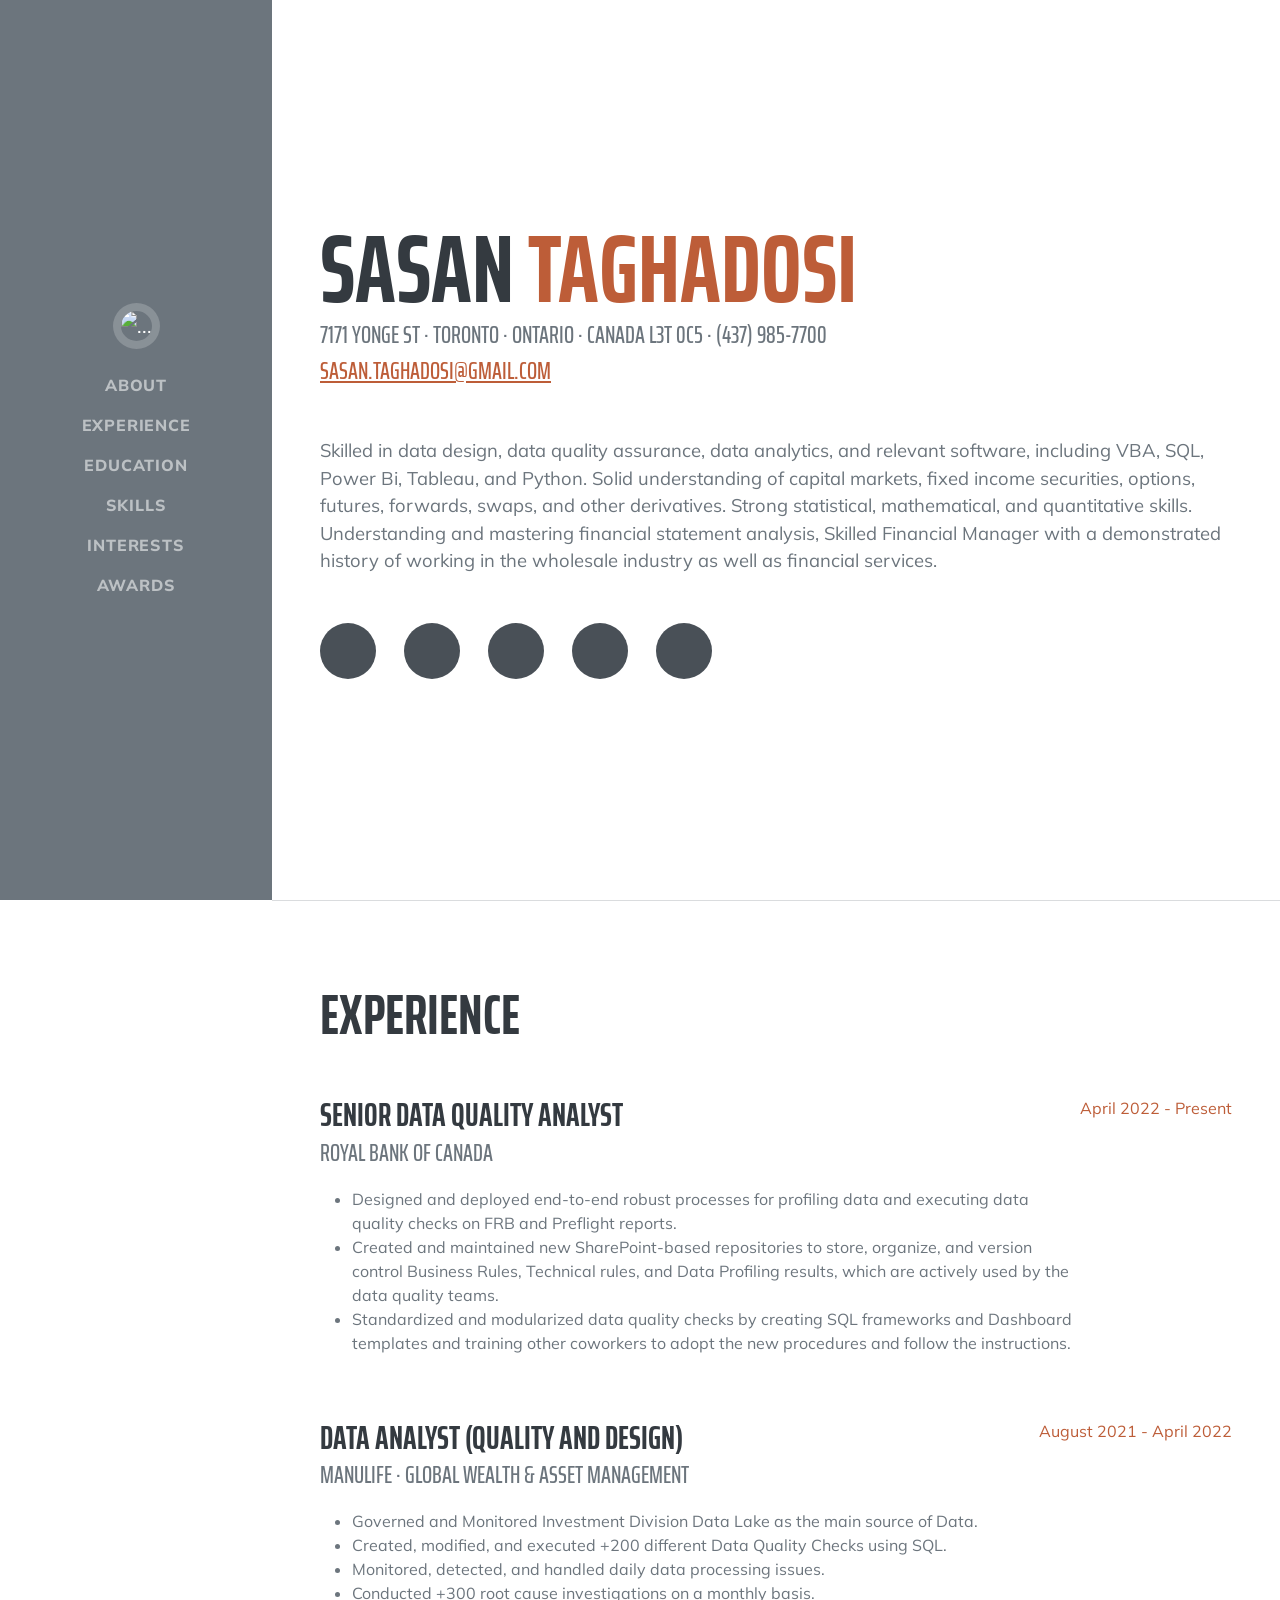
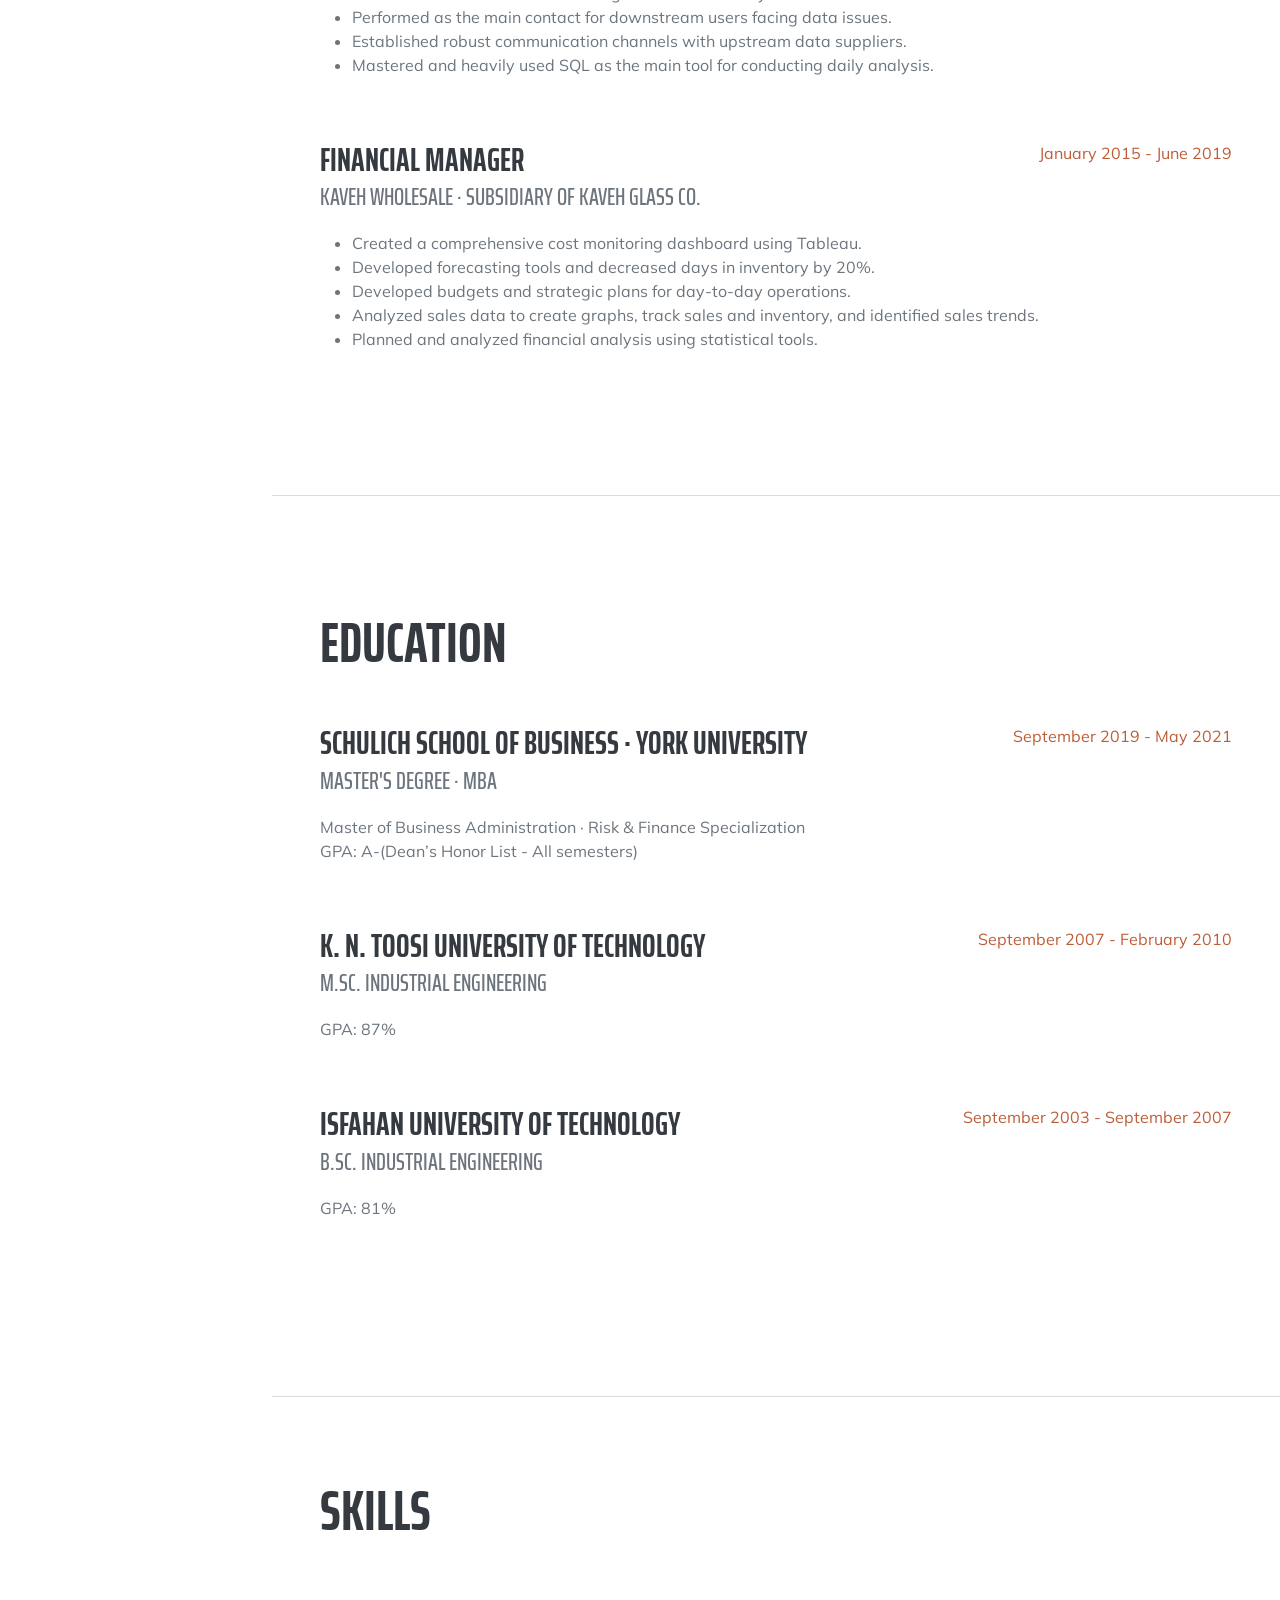
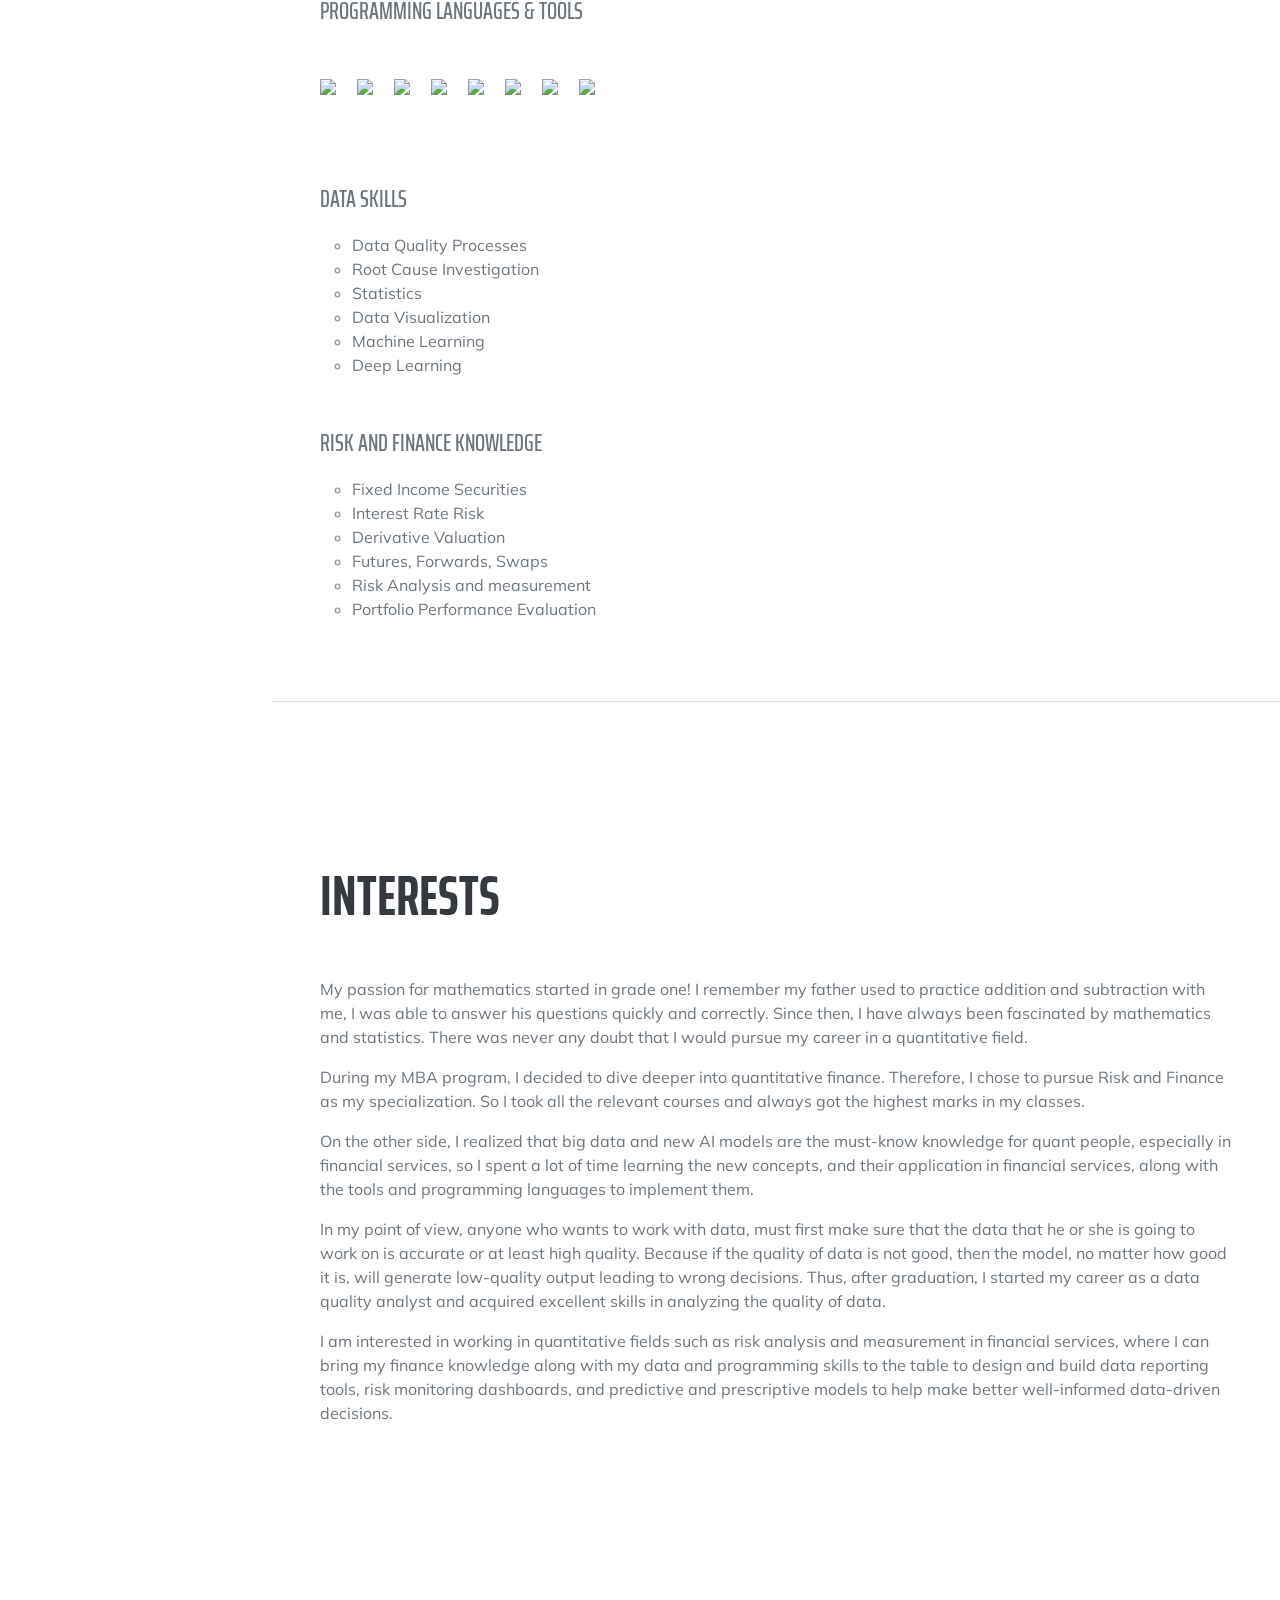
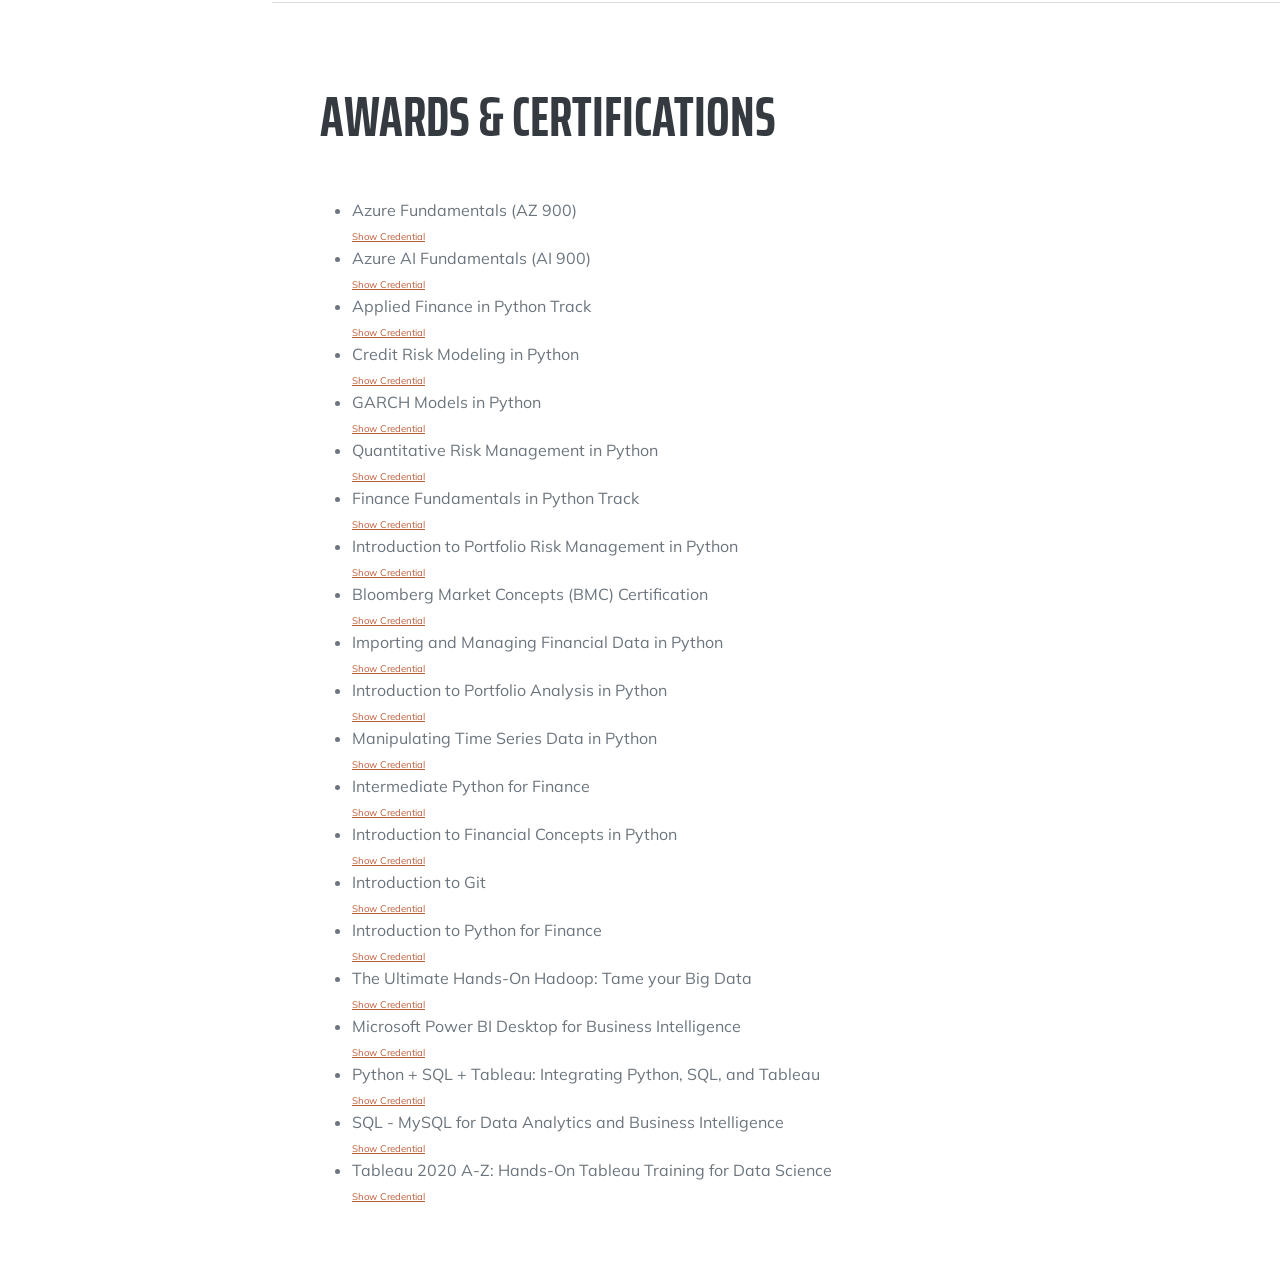
==== commit 7f60f0d6: "Update index.html" ====
--- a/index.html
+++ b/index.html
@@ -1,4 +1,3 @@
-<!DOCTYPE html>
 <html lang="en">
 
 <head>
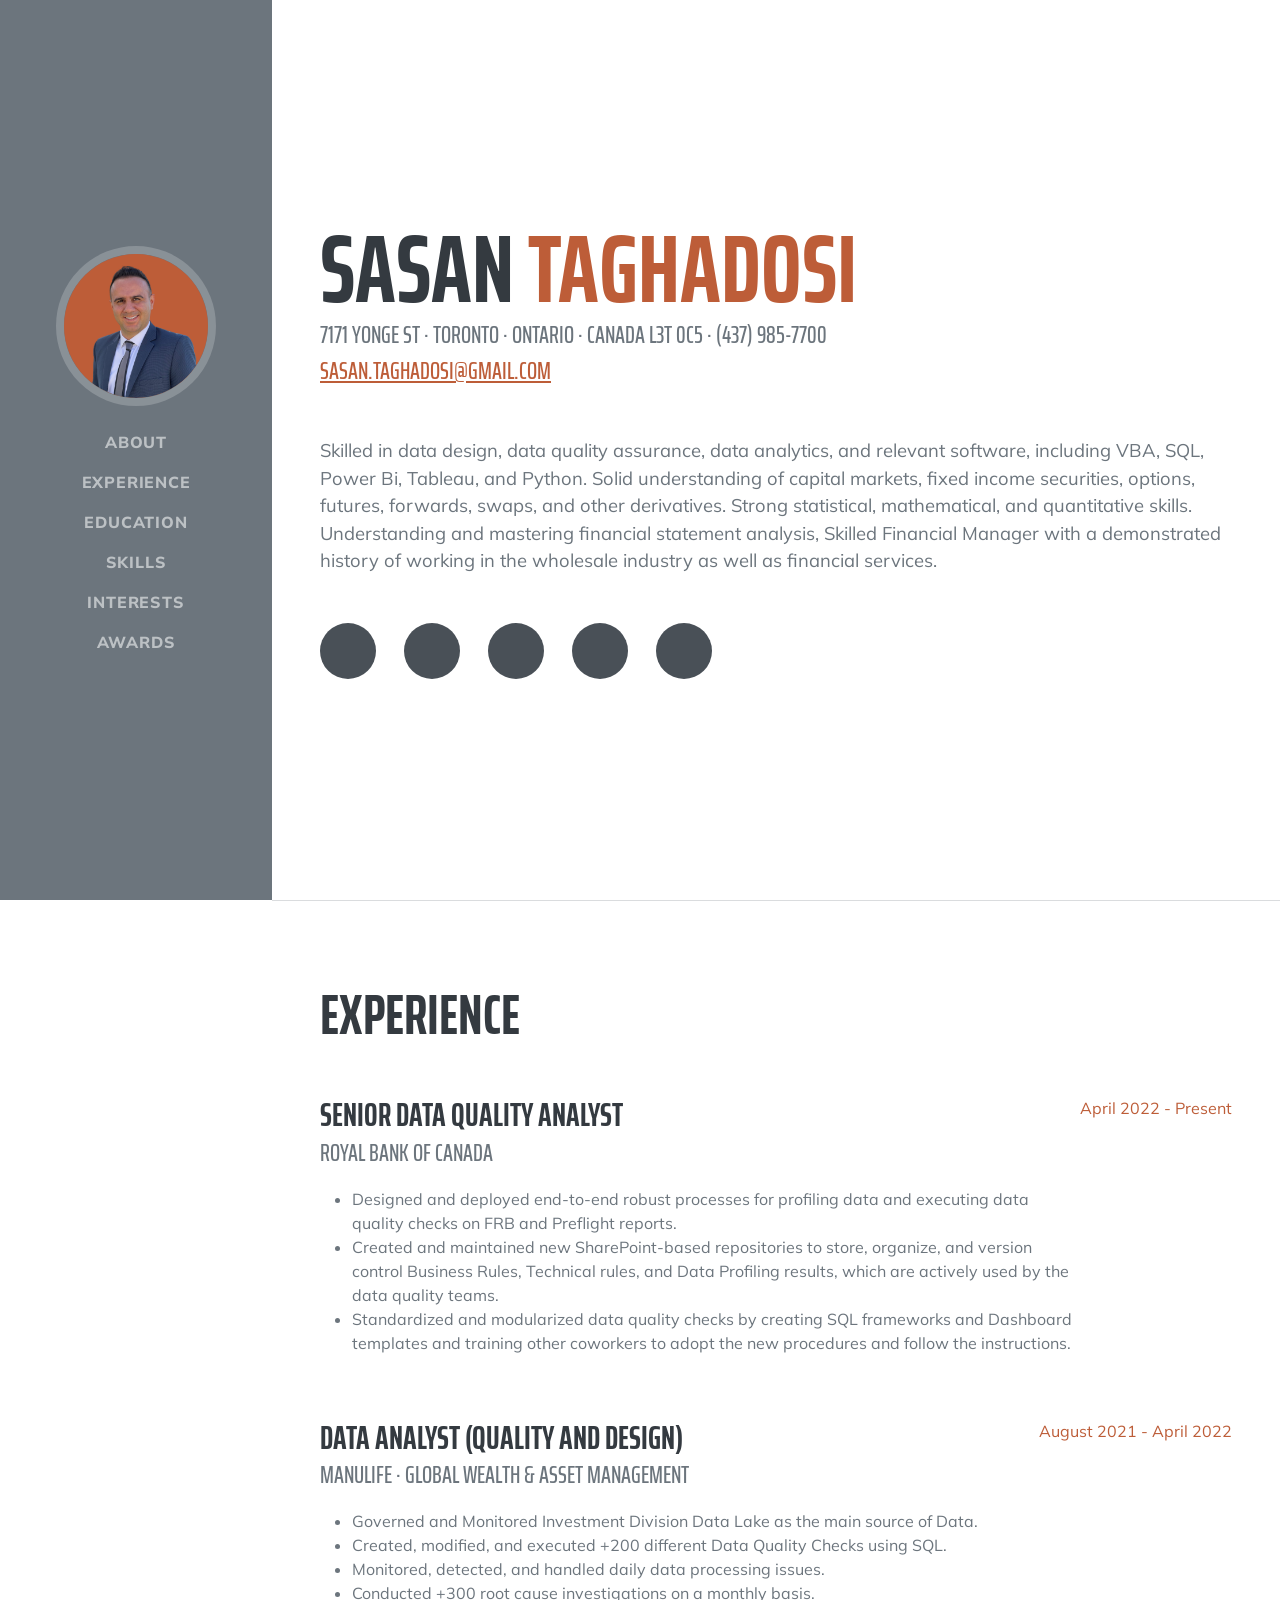
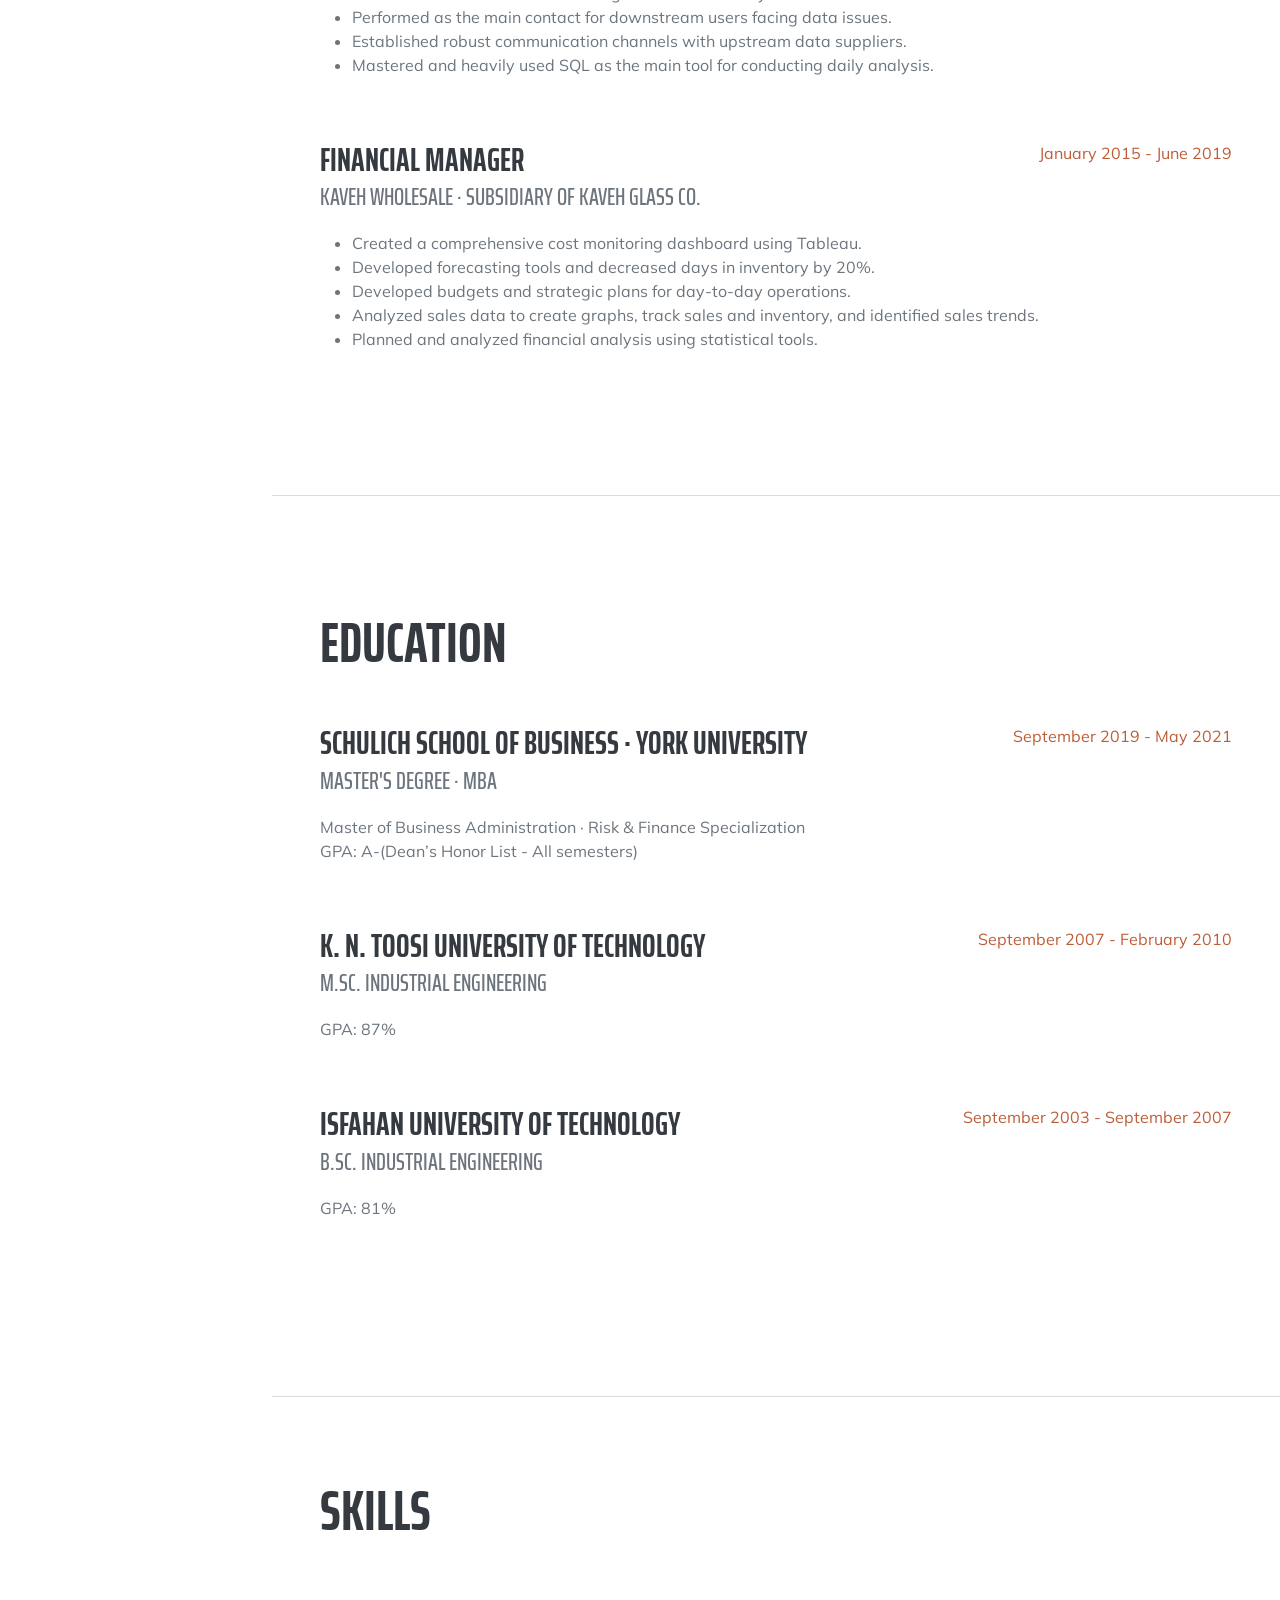
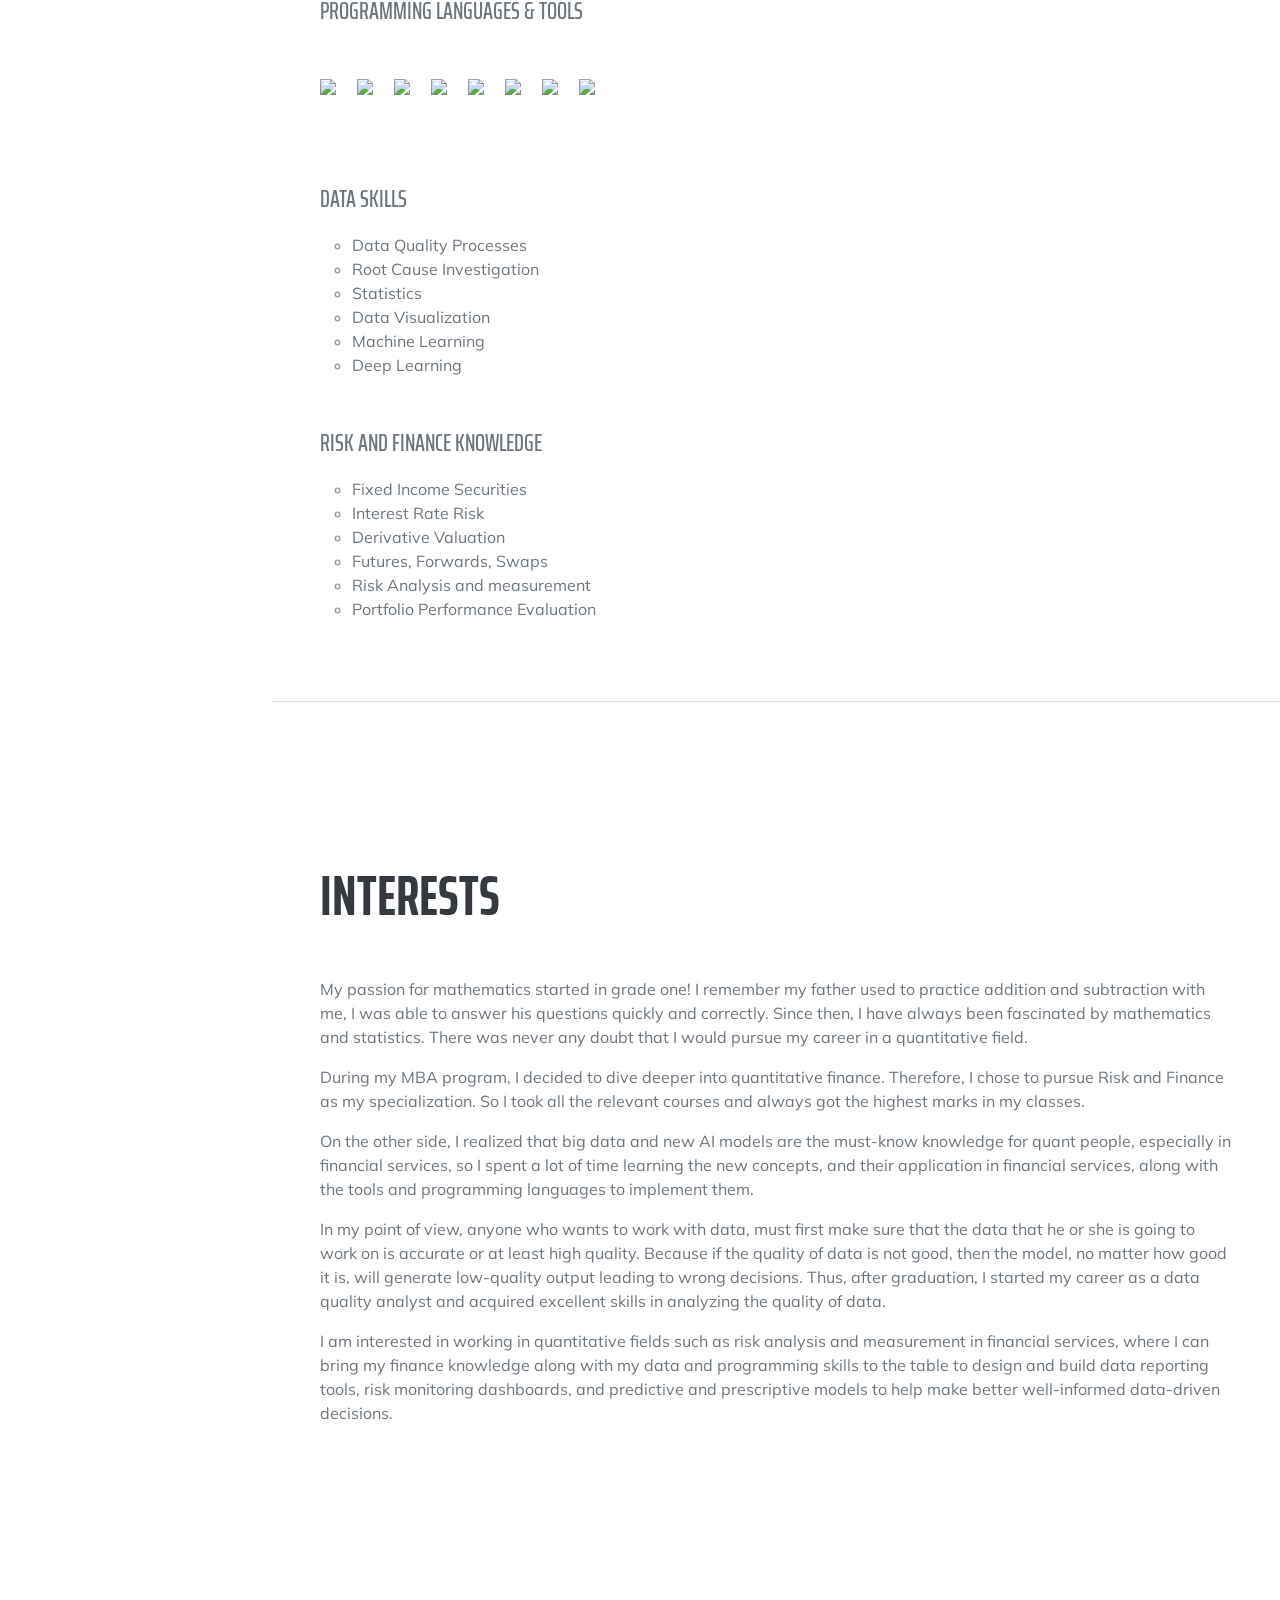
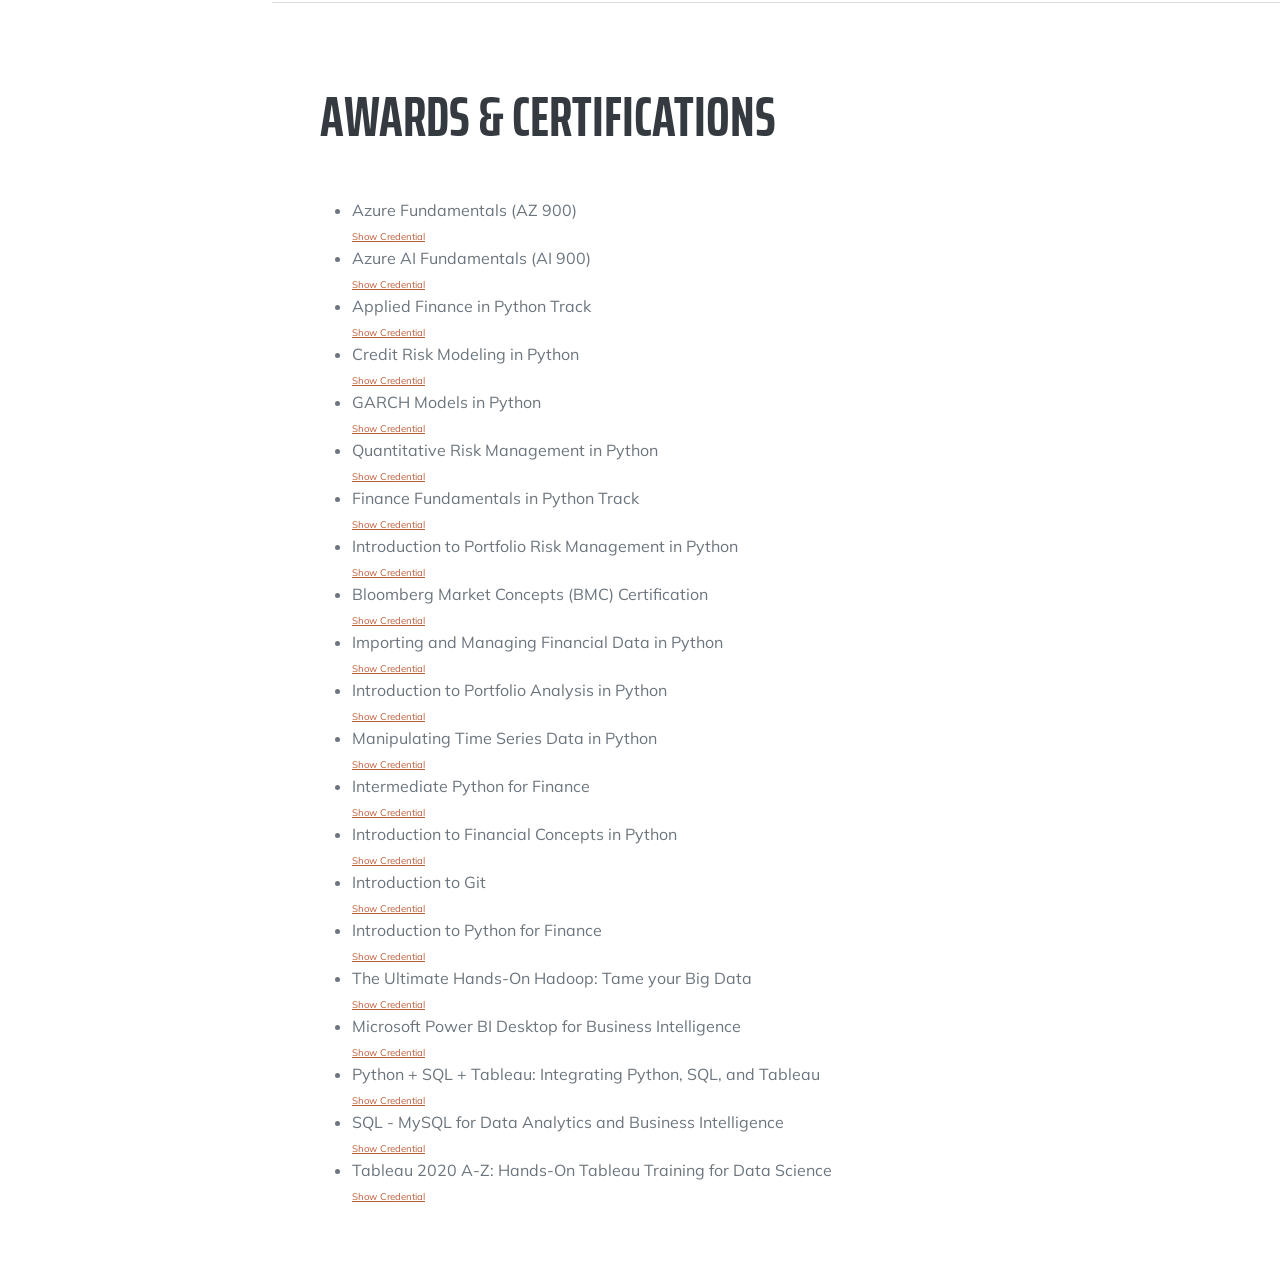
==== commit 8a313b6e: "Update index.html" ====
--- a/index.html
+++ b/index.html
@@ -21,7 +21,7 @@
   <nav class="navbar navbar-expand-lg navbar-dark bg-secondary fixed-top" id="sideNav">
     <a target="_blank" class="navbar-brand js-scroll-trigger" href="#page-top">
       <span class="d-block d-lg-none">Sasan Taghadosi</span>
-      <span class="d-none d-lg-block"><img class="img-fluid img-profile rounded-circle mx-auto mb-2" src="assets/img/profile.jpg" alt="..." /></span>
+      <span class="d-none d-lg-block"><img class="img-fluid img-profile rounded-circle mx-auto mb-2" src="assets/img/Profile.jpg" alt="..." /></span>
     </a>
     <button class="navbar-toggler" type="button" data-bs-toggle="collapse" data-bs-target="#navbarResponsive" aria-controls="navbarResponsive" aria-expanded="false" aria-label="Toggle navigation"><span class="navbar-toggler-icon"></span></button>
     <div class="collapse navbar-collapse" id="navbarResponsive">
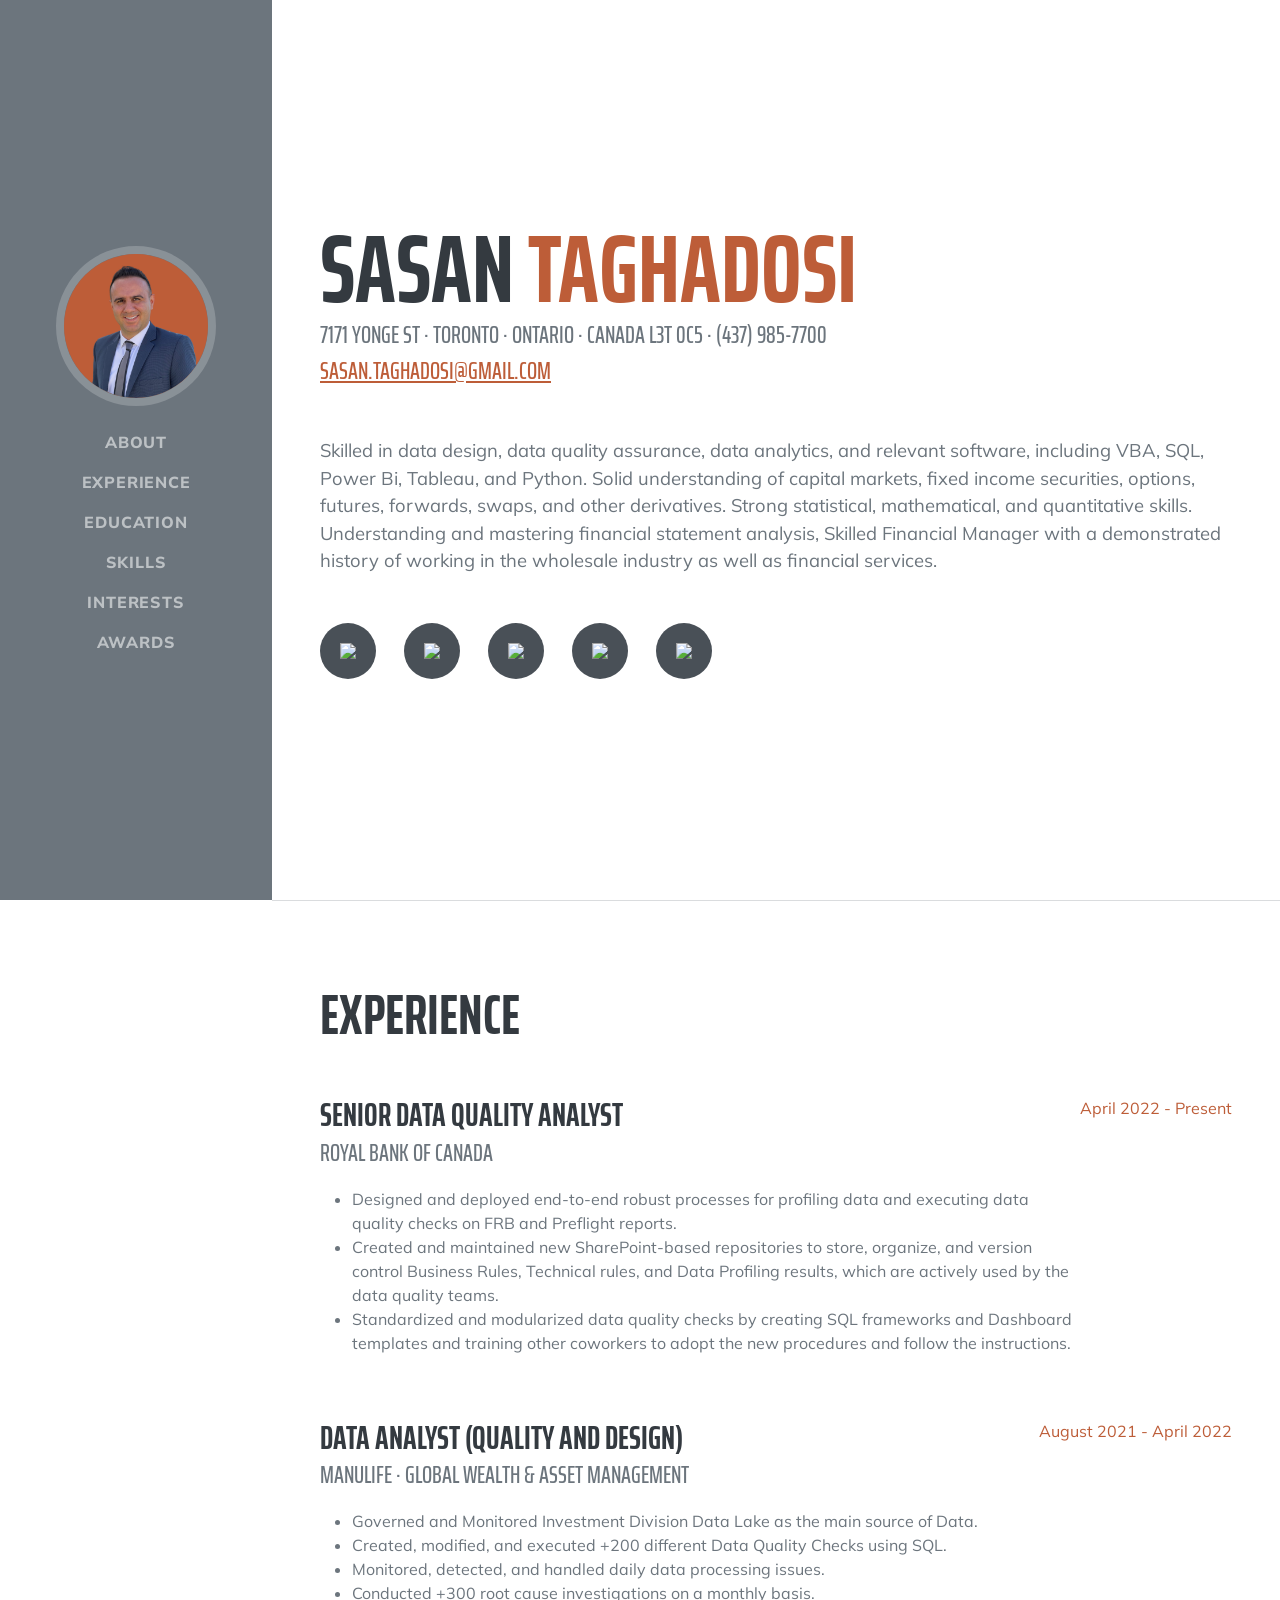
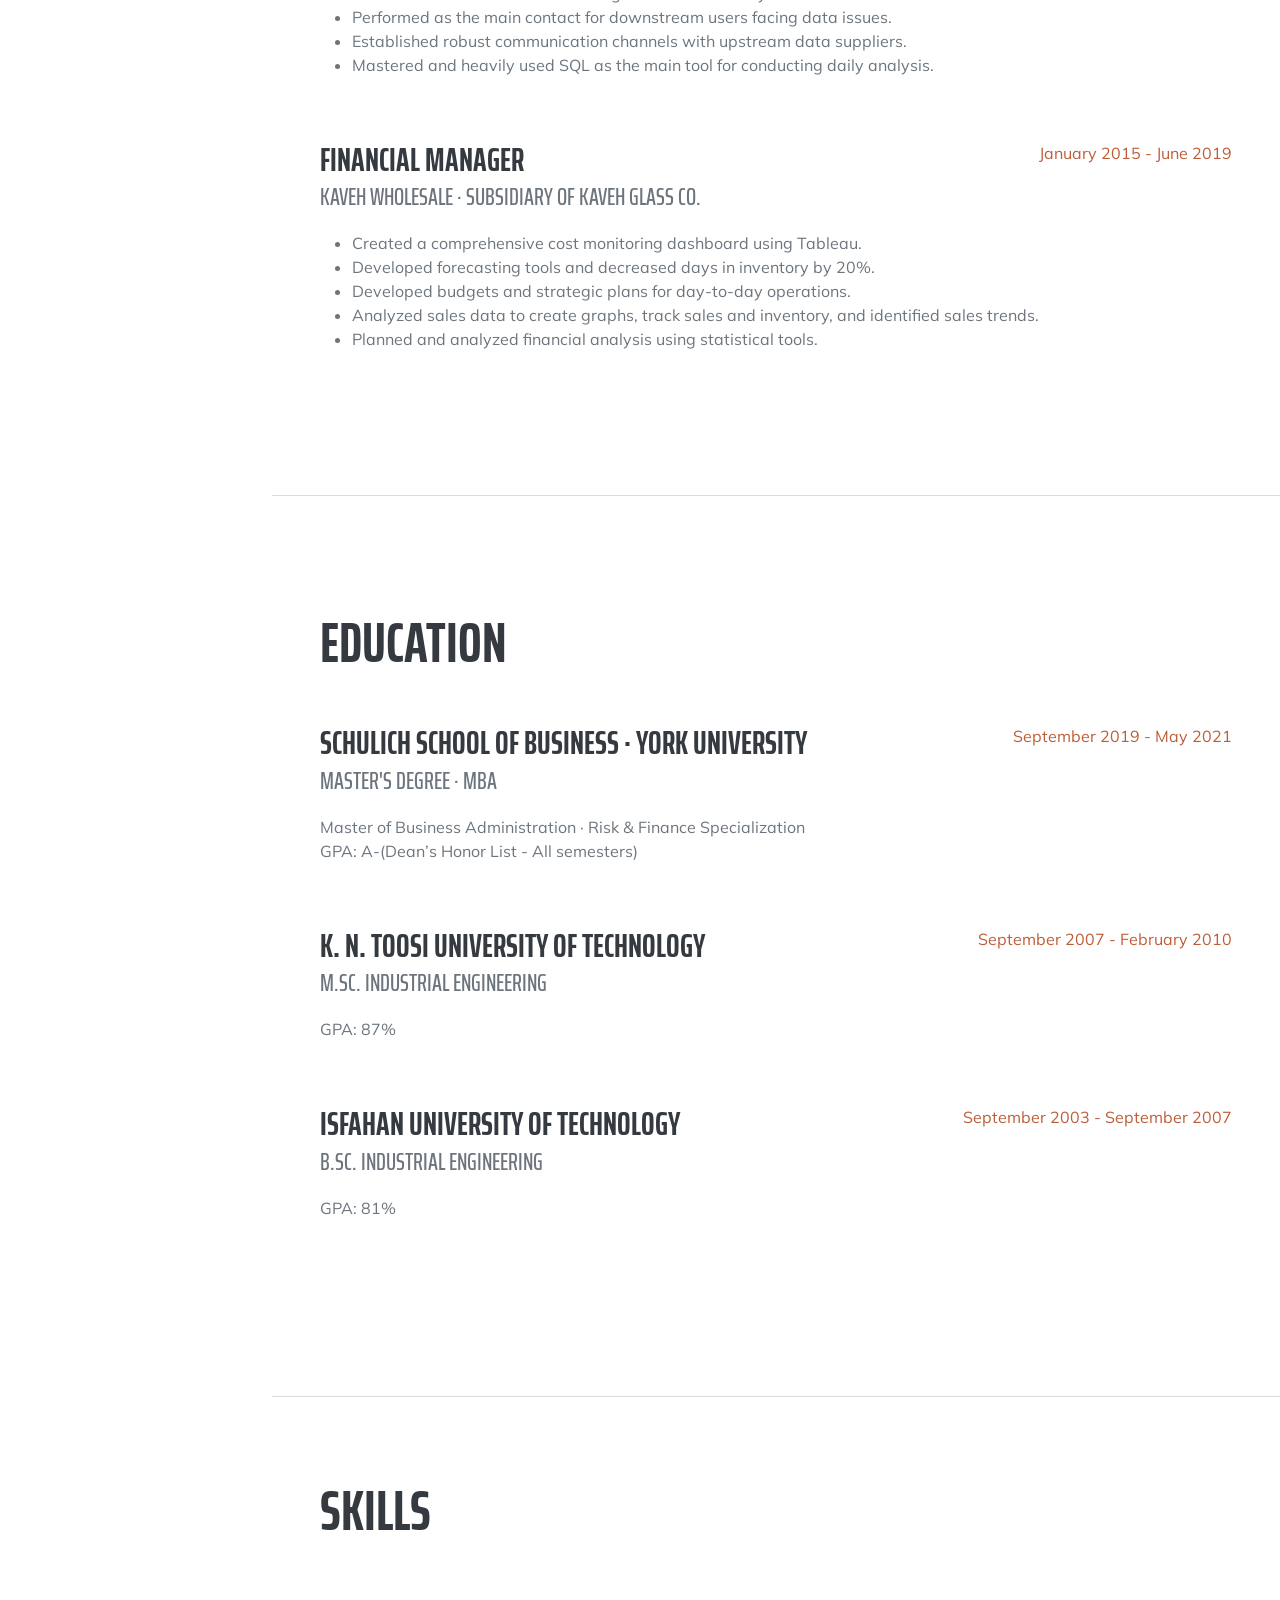
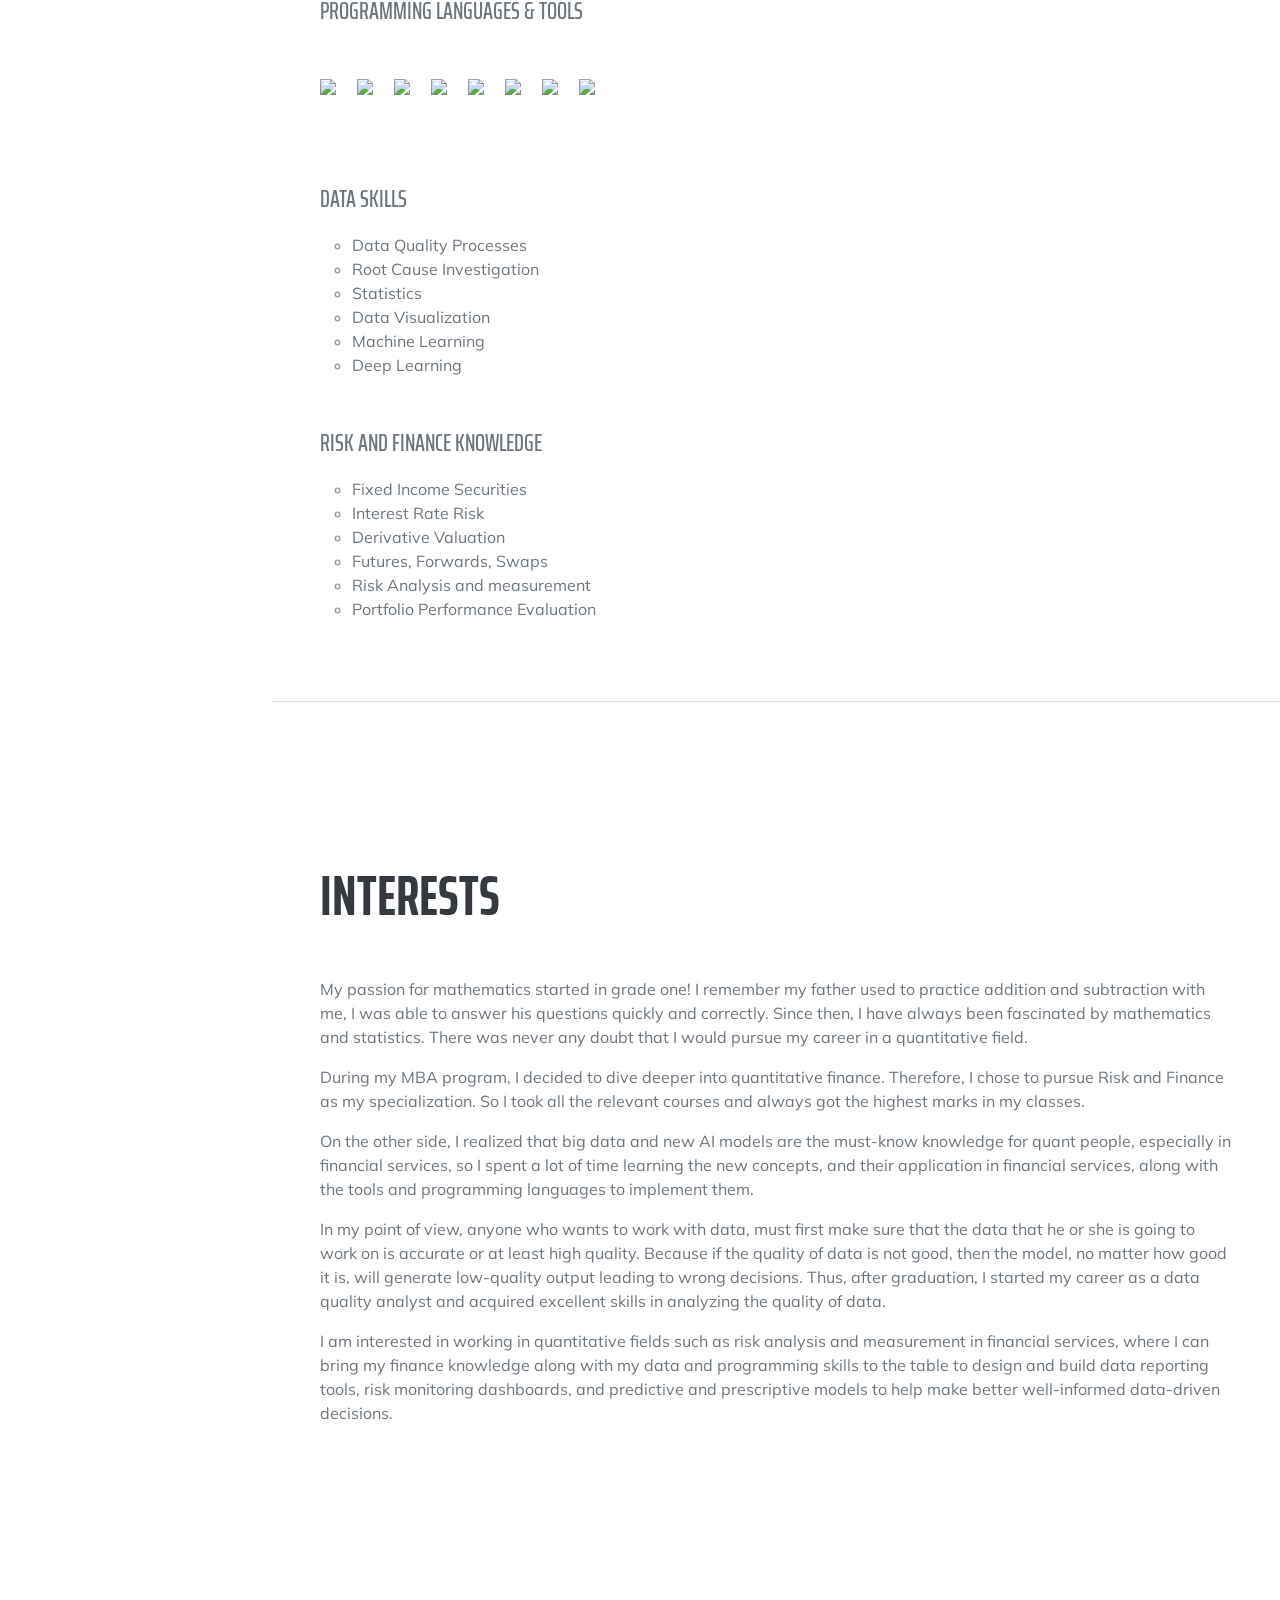
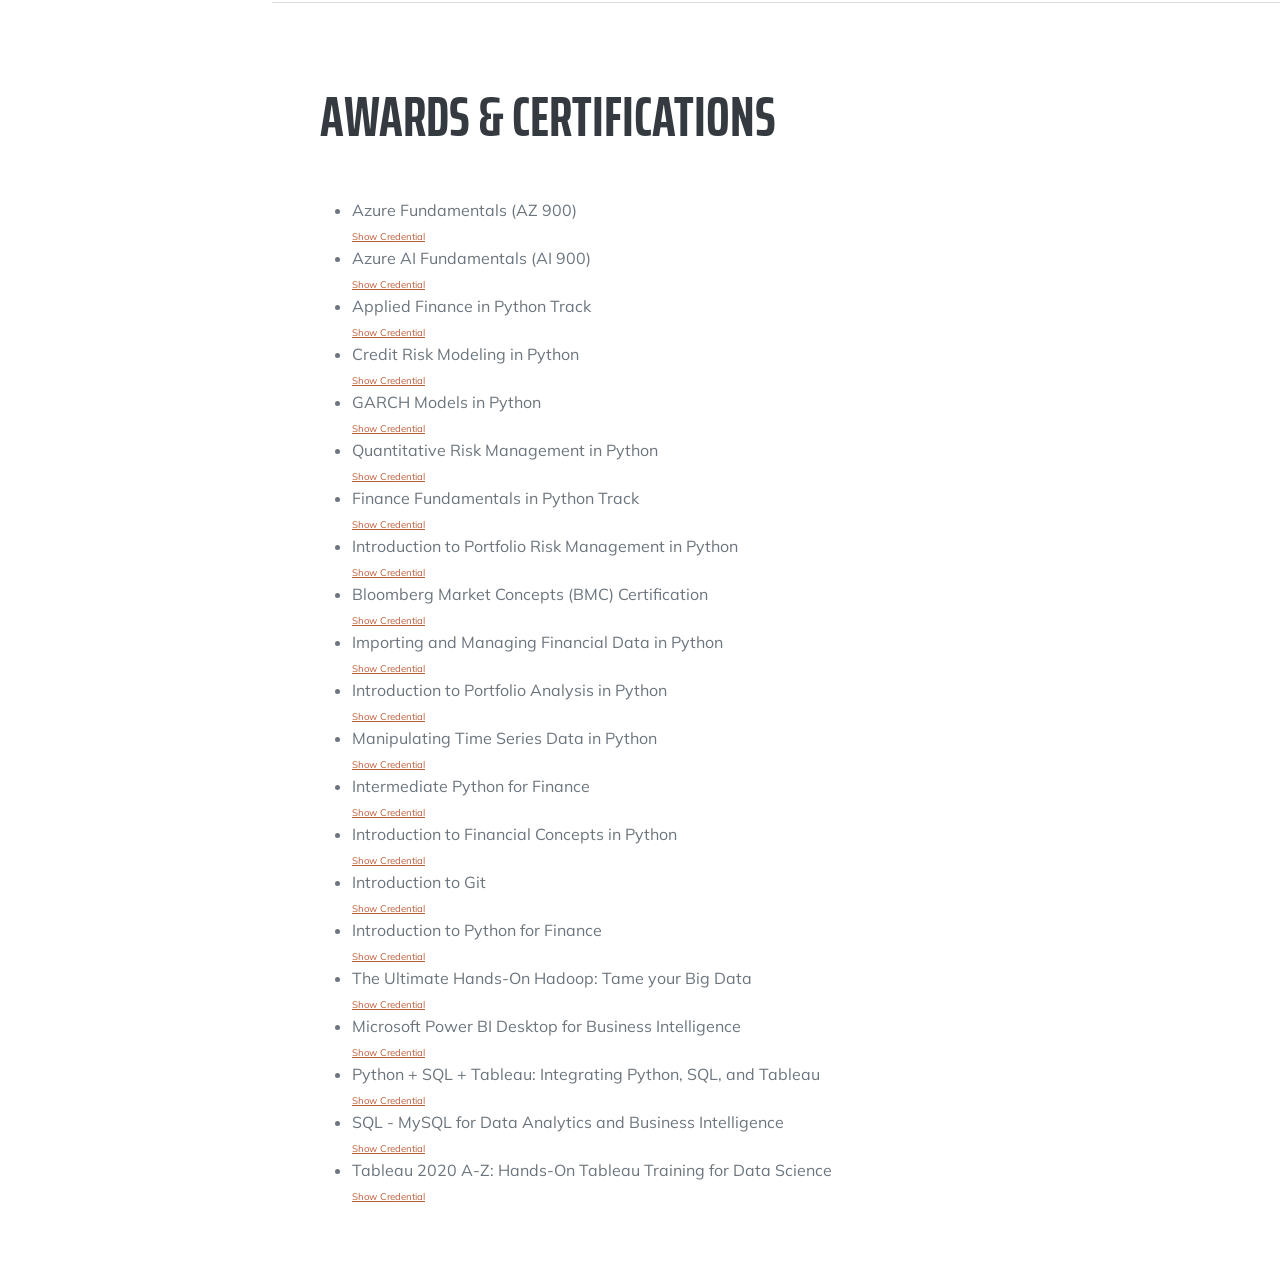
==== commit a853de02: "Update index.html" ====
--- a/index.html
+++ b/index.html
@@ -52,11 +52,11 @@
           forwards, swaps, and other derivatives. Strong statistical, mathematical, and quantitative skills.
           Understanding and mastering financial statement analysis, Skilled Financial Manager with a demonstrated history of working in the wholesale industry as well as financial services.</p>
         <div class="social-icons">
-          <a target="_blank" class="social-icon" href="https://www.linkedin.com/in/sasan-taghadosi/"><i class="fab fa-linkedin-in"></i></a>
-          <a target="_blank" class="social-icon" href="https://github.com/Sasan-Taghadosi"><i class="fab fa-github"></i></a>
-          <a target="_blank" class="social-icon" href="https://twitter.com/"><i class="fab fa-twitter"></i></a>
-          <a target="_blank" class="social-icon" href="https://www.instagram.com/accounts/login/"><i class="fab fa-instagram"></i></a>
-          <a target="_blank" class="social-icon" href="mailto:name@email.com"><i class="fa-regular fa-envelope"></i></a>
+          <a target="_blank" class="social-icon" href="https://www.linkedin.com/in/sasan-taghadosi/"><img src="https://img.icons8.com/color/48/null/linkedin-circled--v1.png"/></a>
+          <a target="_blank" class="social-icon" href="https://github.com/Sasan-Taghadosi"><img src="https://img.icons8.com/color/48/null/github--v1.png"/></a>
+          <a target="_blank" class="social-icon" href="https://twitter.com/"><img src="https://img.icons8.com/color/48/null/twitter--v1.png"/></a>
+          <a target="_blank" class="social-icon" href="https://www.instagram.com/accounts/login/"><img src="https://img.icons8.com/fluency/48/null/instagram-new.png"/></a>
+          <a target="_blank" class="social-icon" href="mailto:name@email.com"><img src="https://img.icons8.com/color/48/null/circled-envelope.png"/></a>
         </div>
       </div>
     </section>
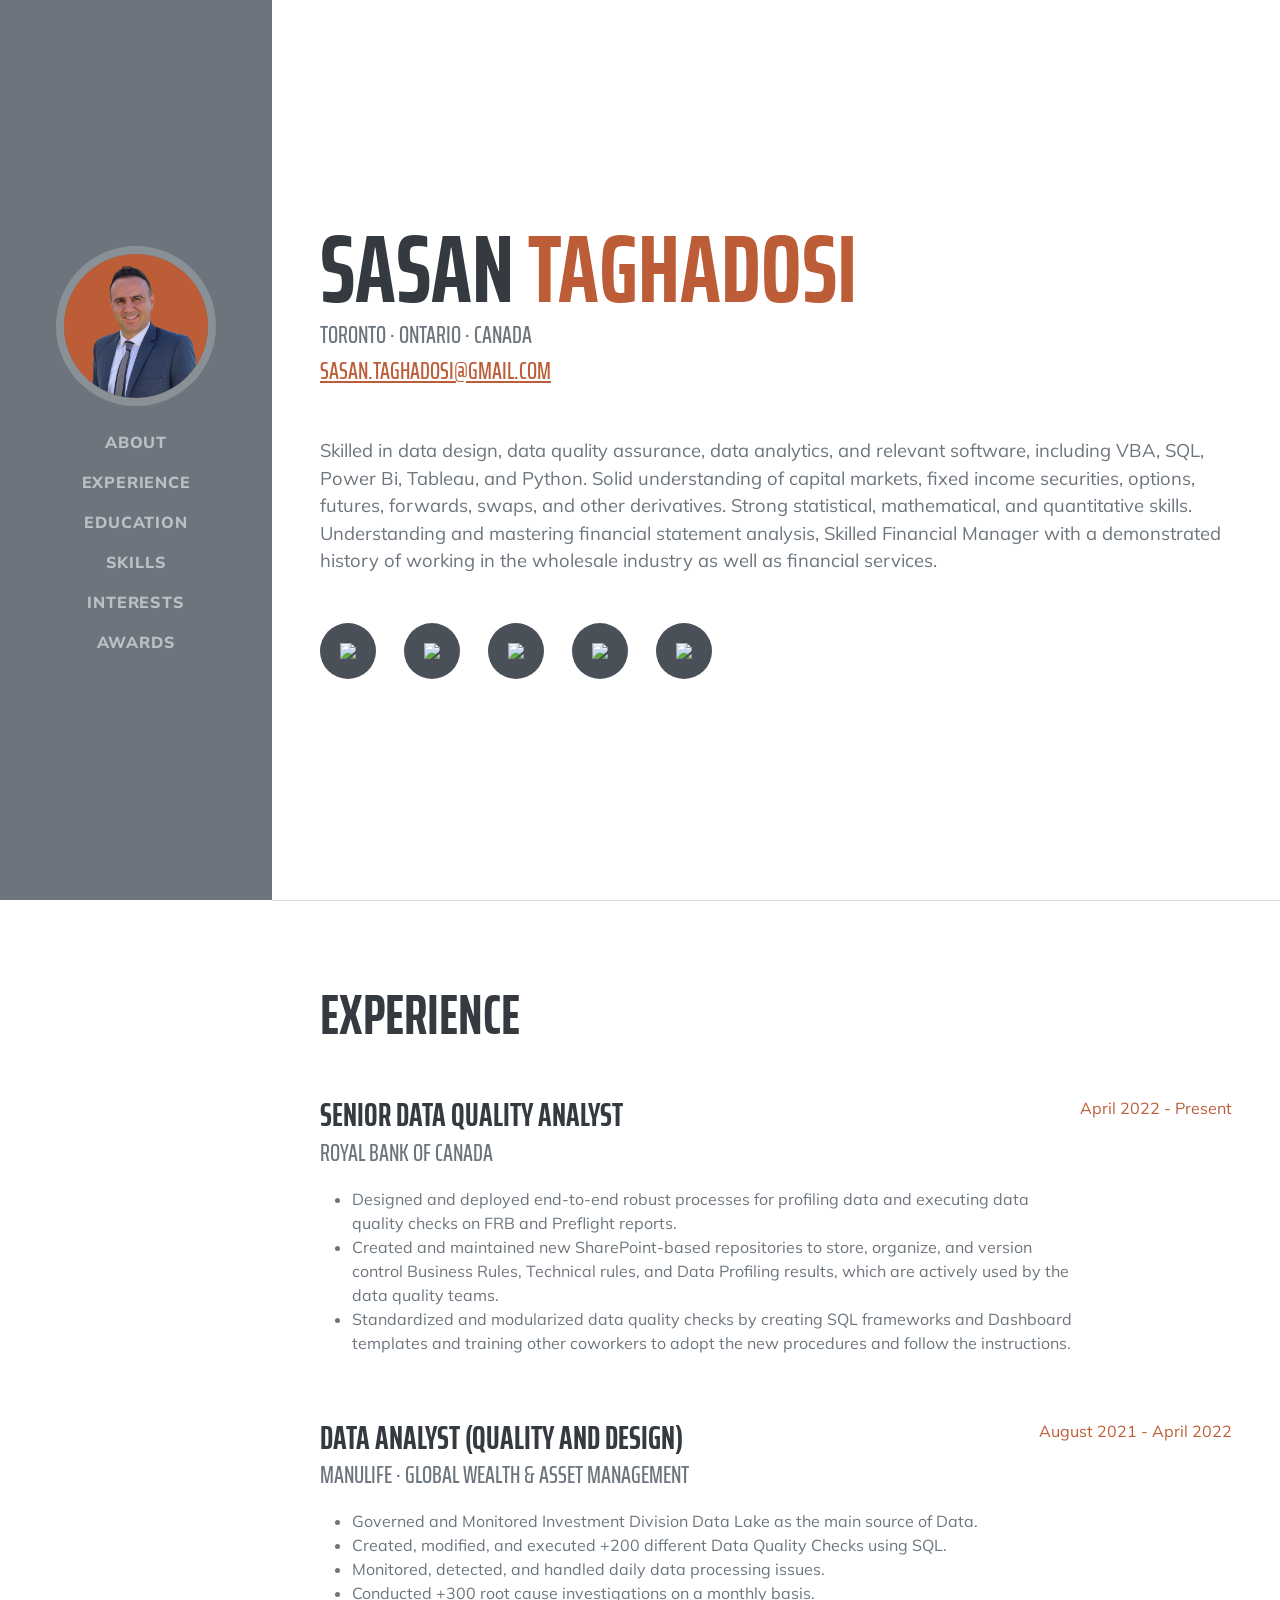
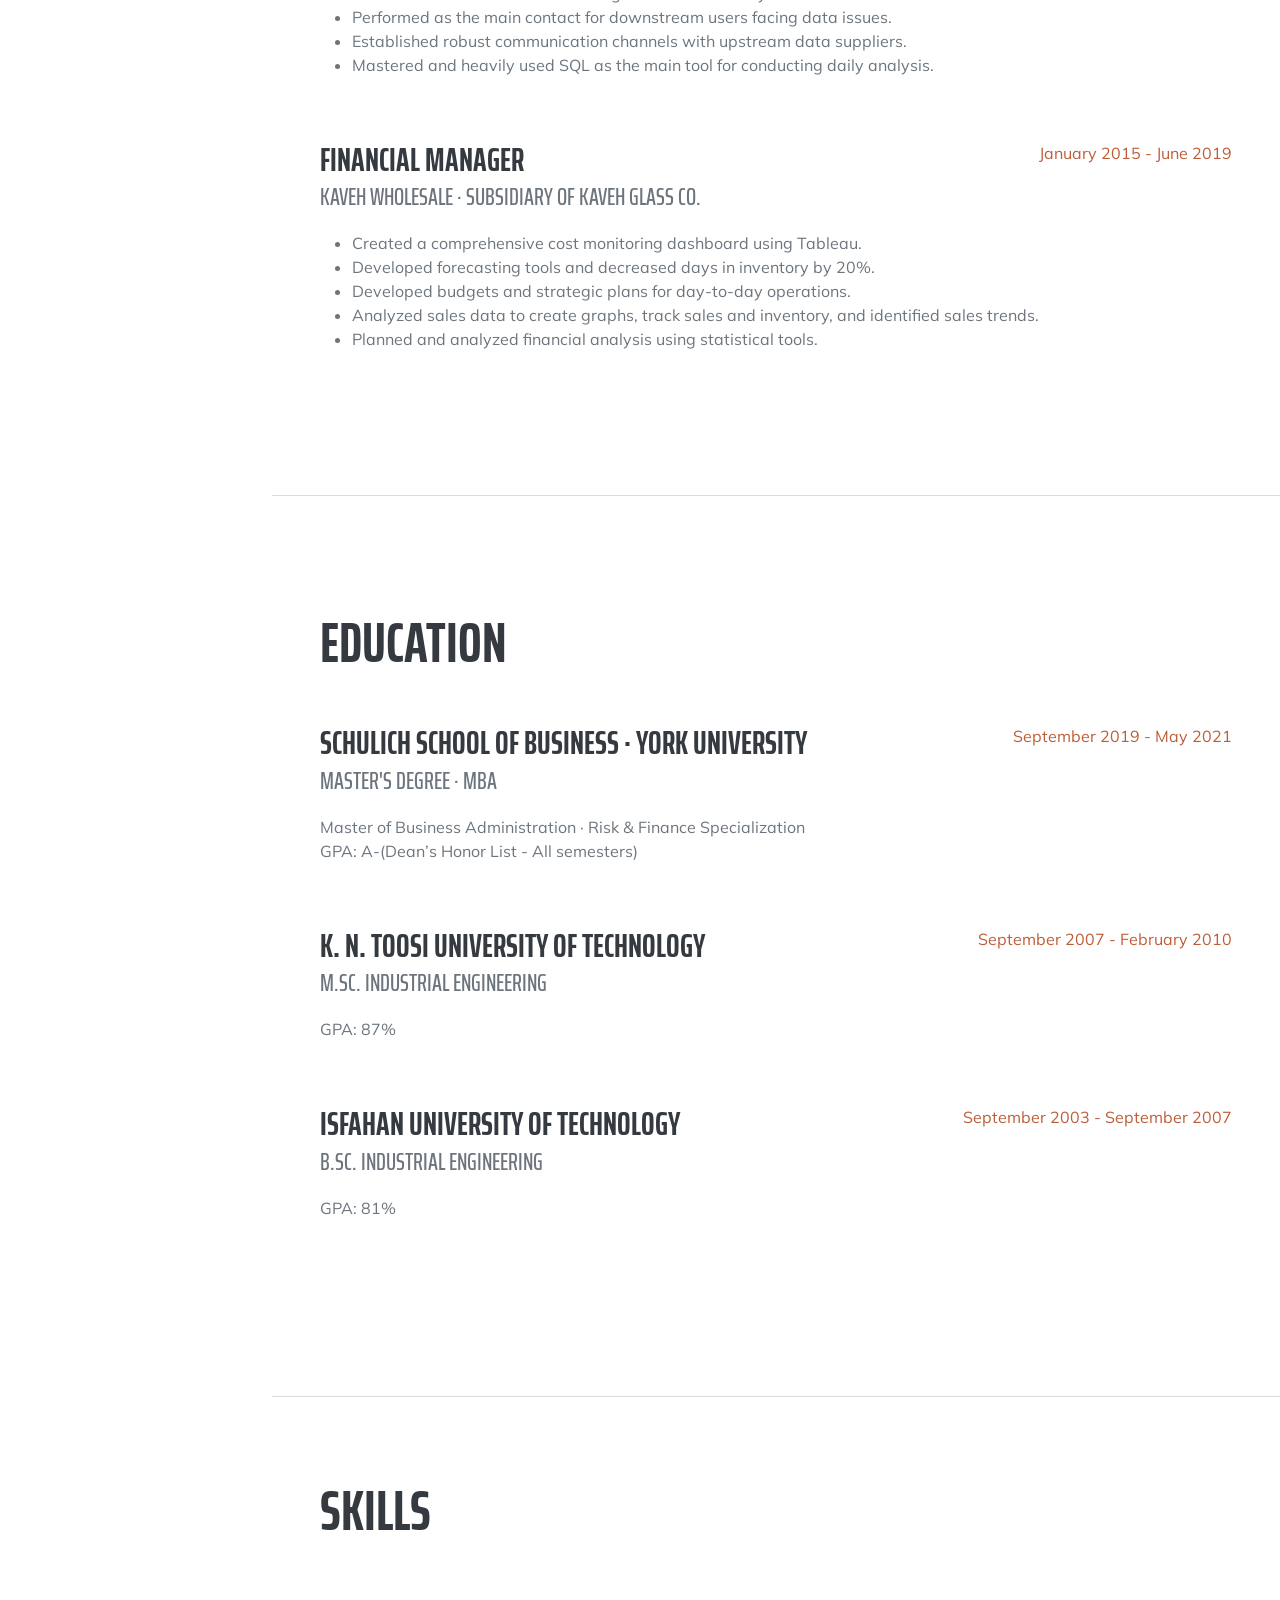
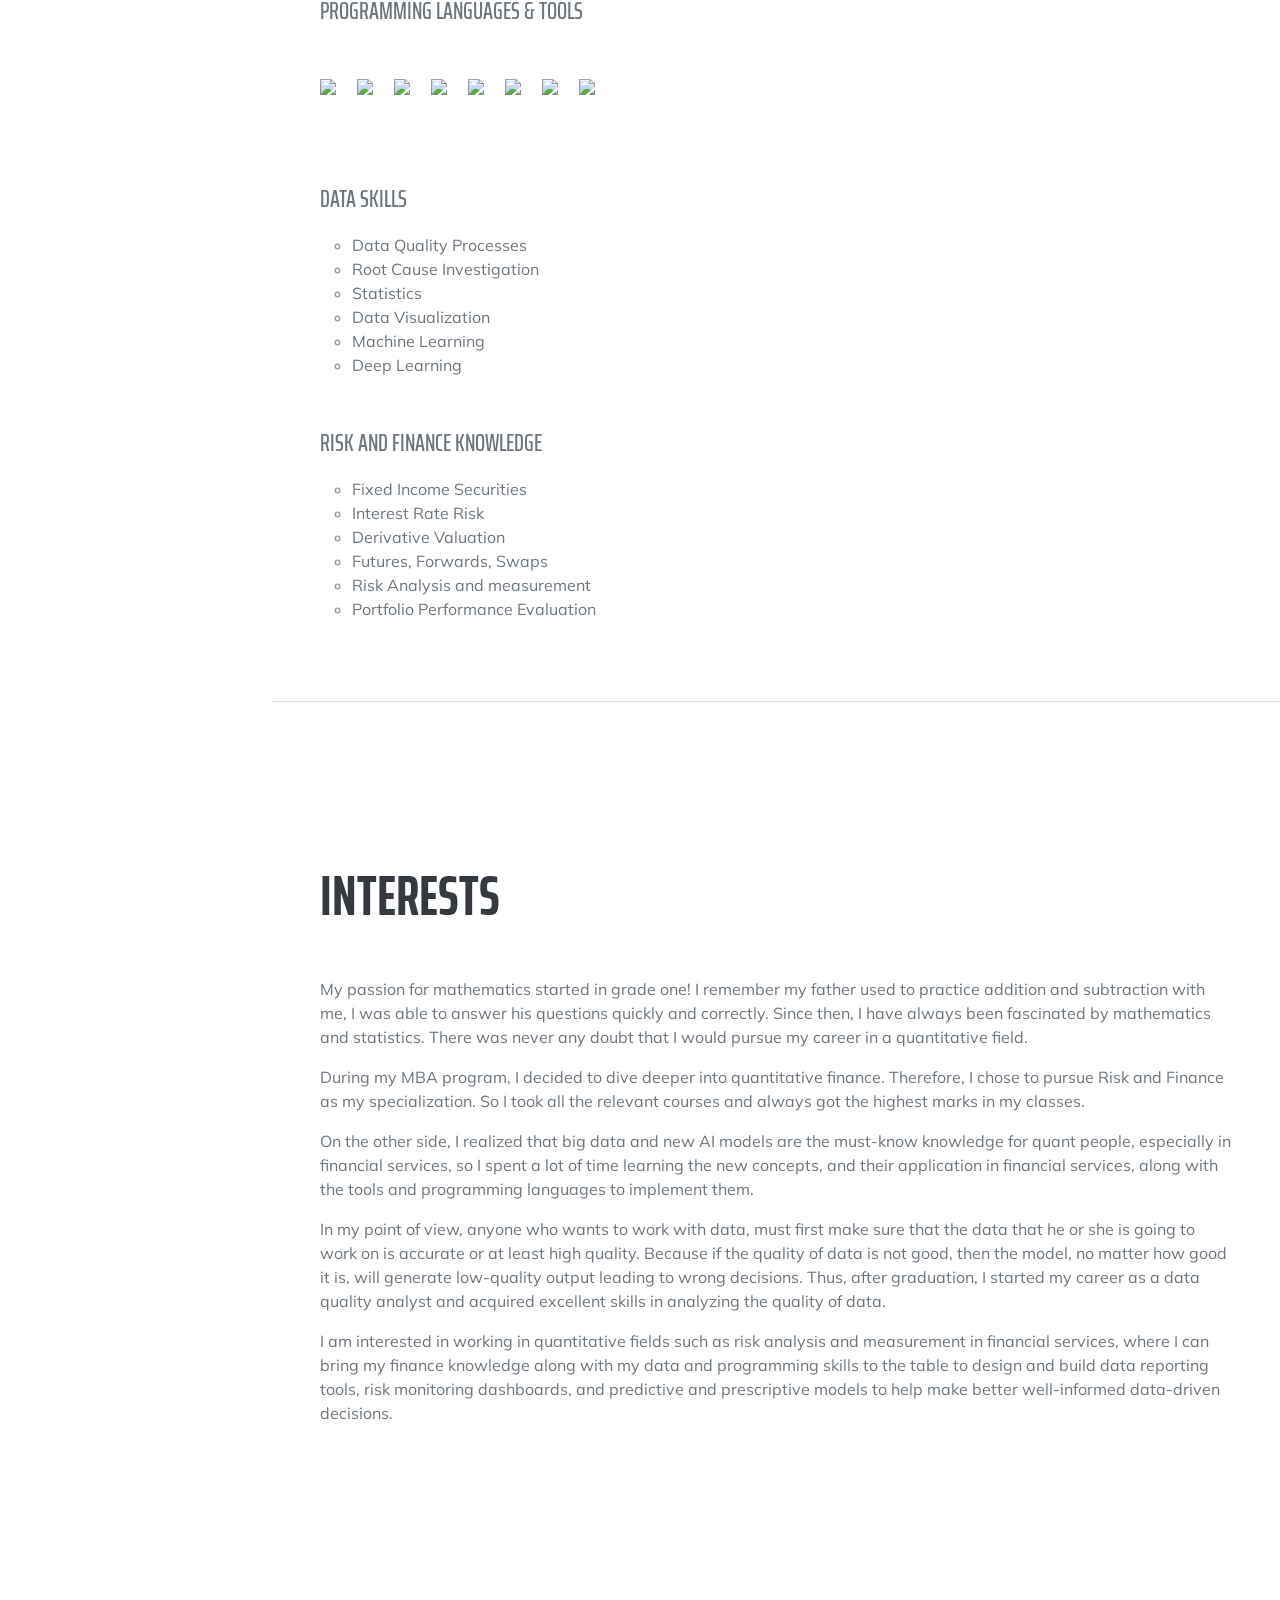
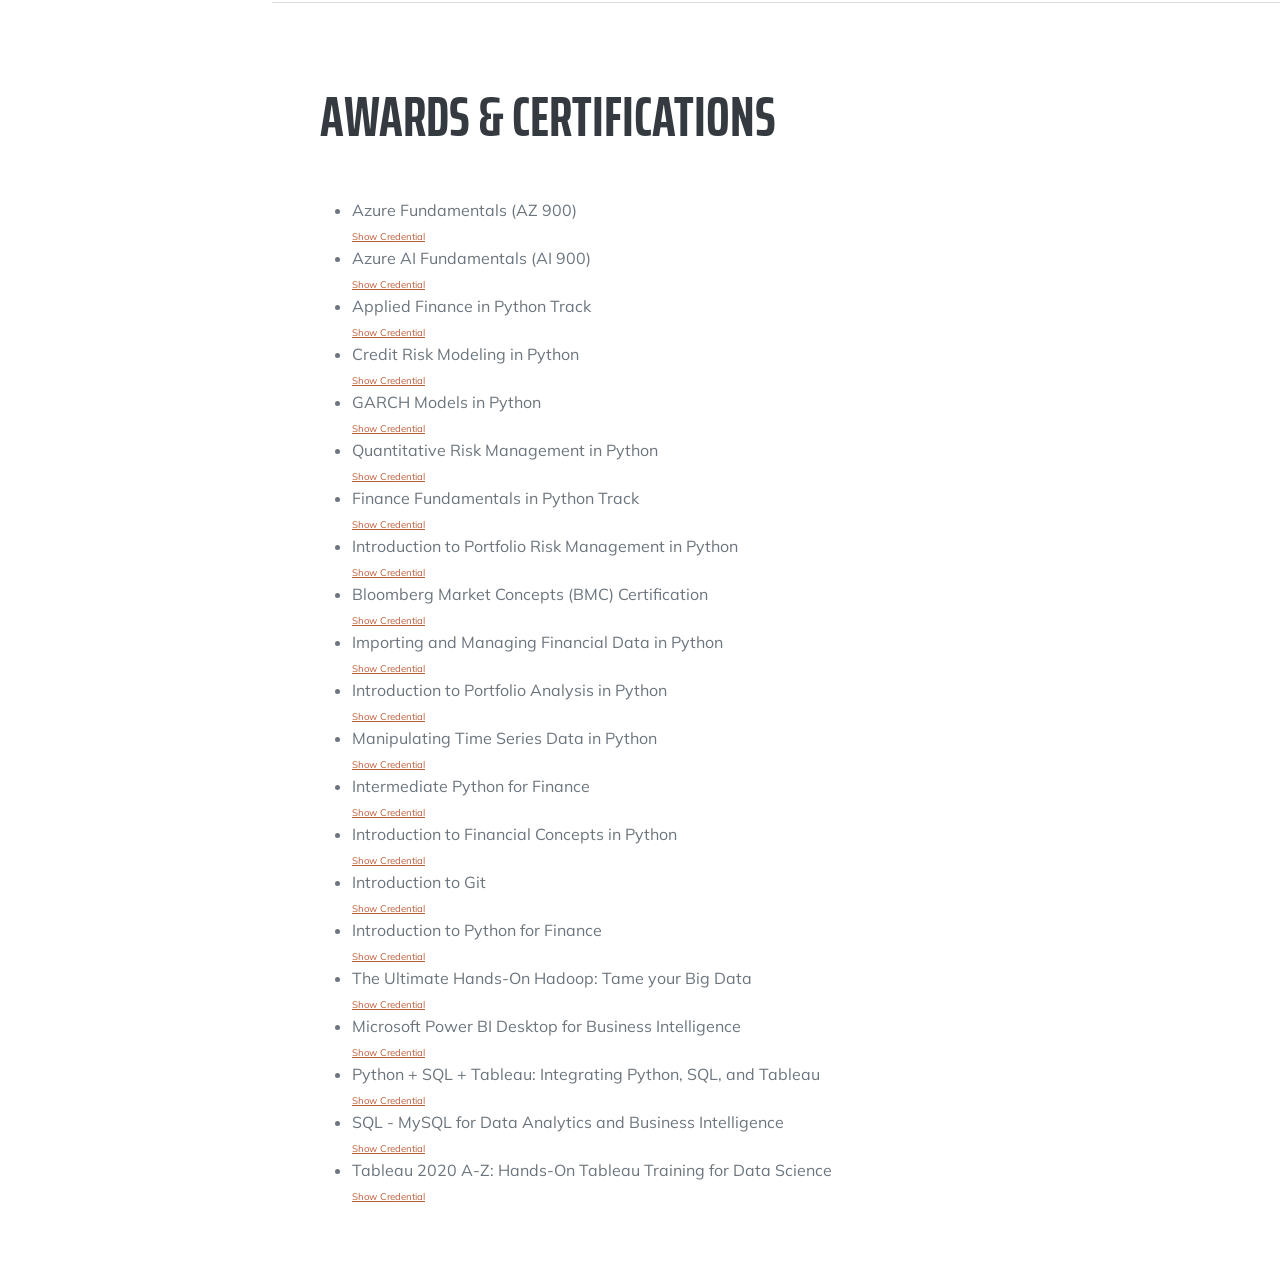
==== commit 58226460: "Update index.html" ====
--- a/index.html
+++ b/index.html
@@ -45,7 +45,7 @@
           <span class="text-primary">Taghadosi</span>
         </h1>
         <div class="subheading mb-5">
-          7171 Yonge St · Toronto · Ontario · Canada L3T 0C5 · (437) 985-7700 <br />
+          Toronto · Ontario · Canada<br />
           <a target="_blank" href="mailto:name@email.com">sasan.taghadosi@gmail.com</a>
         </div>
         <p class="lead mb-5">Skilled in data design, data quality assurance, data analytics, and relevant software, including VBA, SQL, Power Bi, Tableau, and Python. Solid understanding of capital markets, fixed income securities, options, futures,
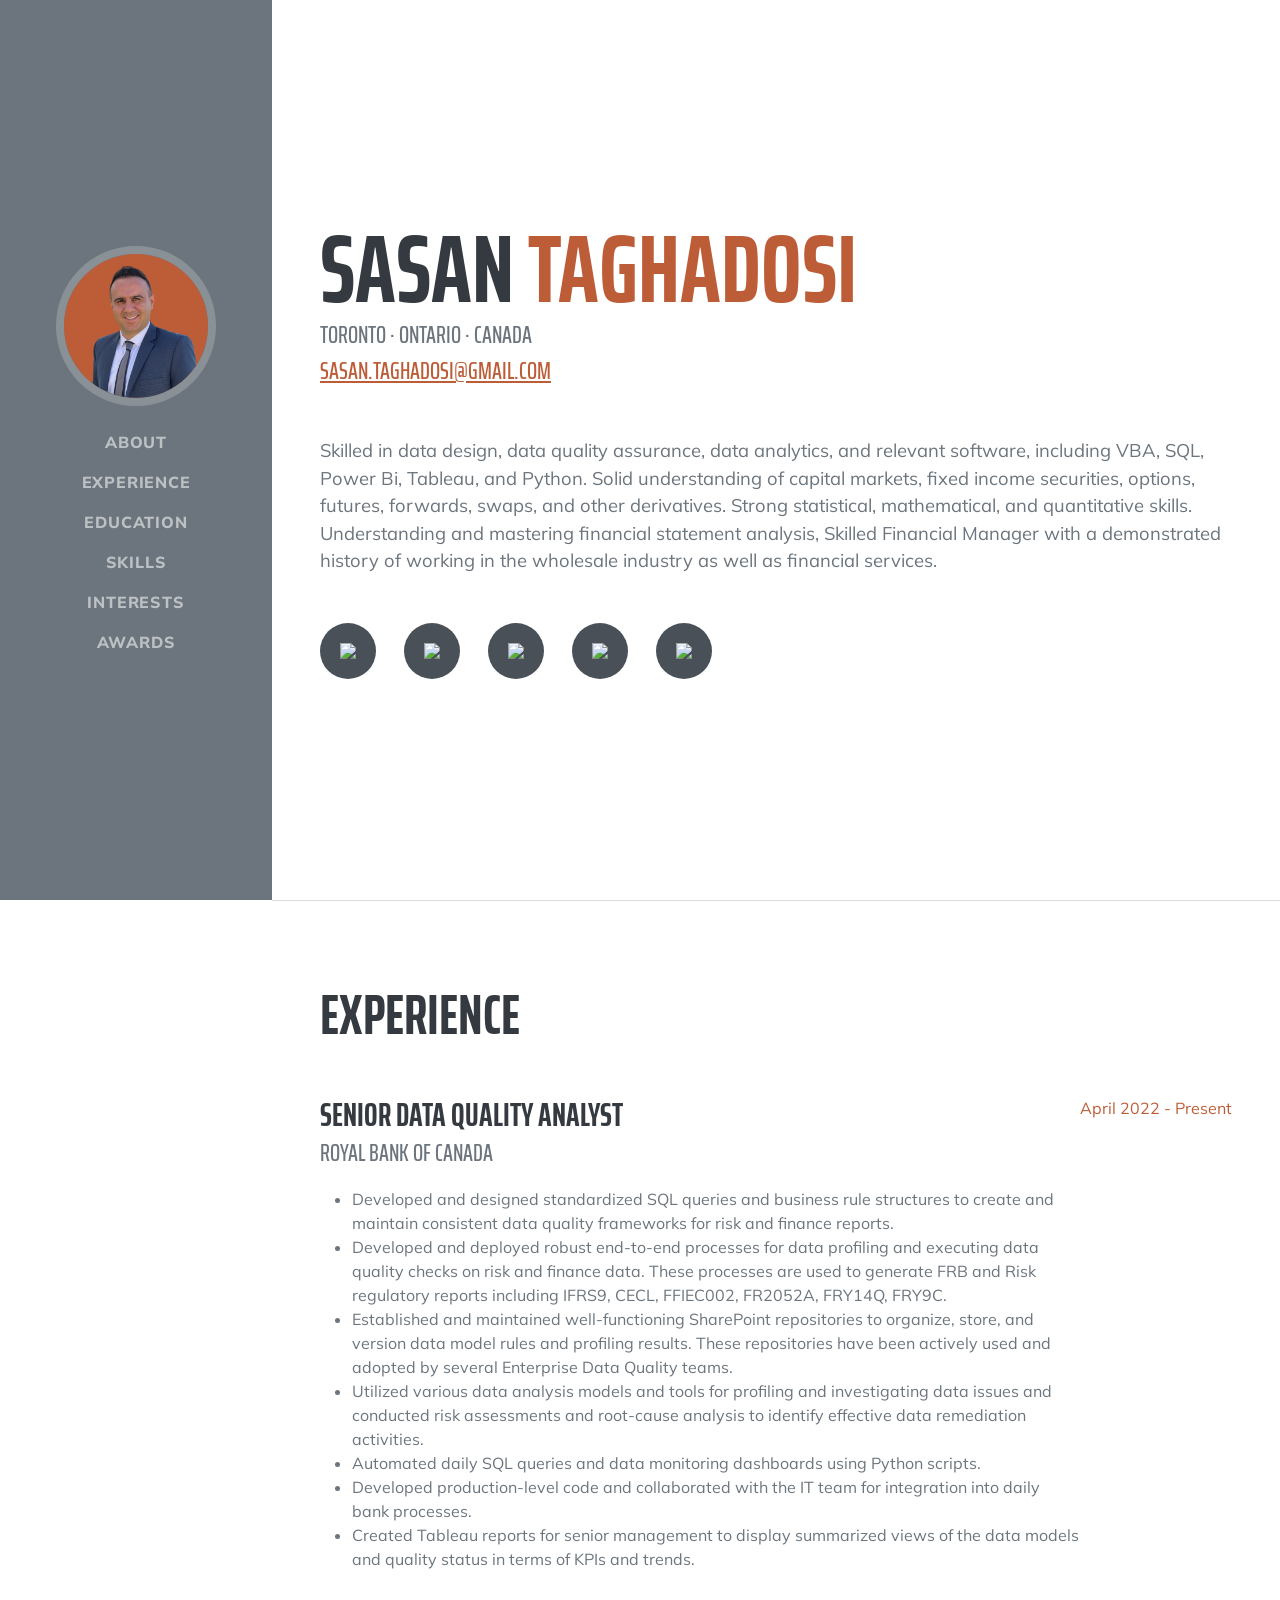
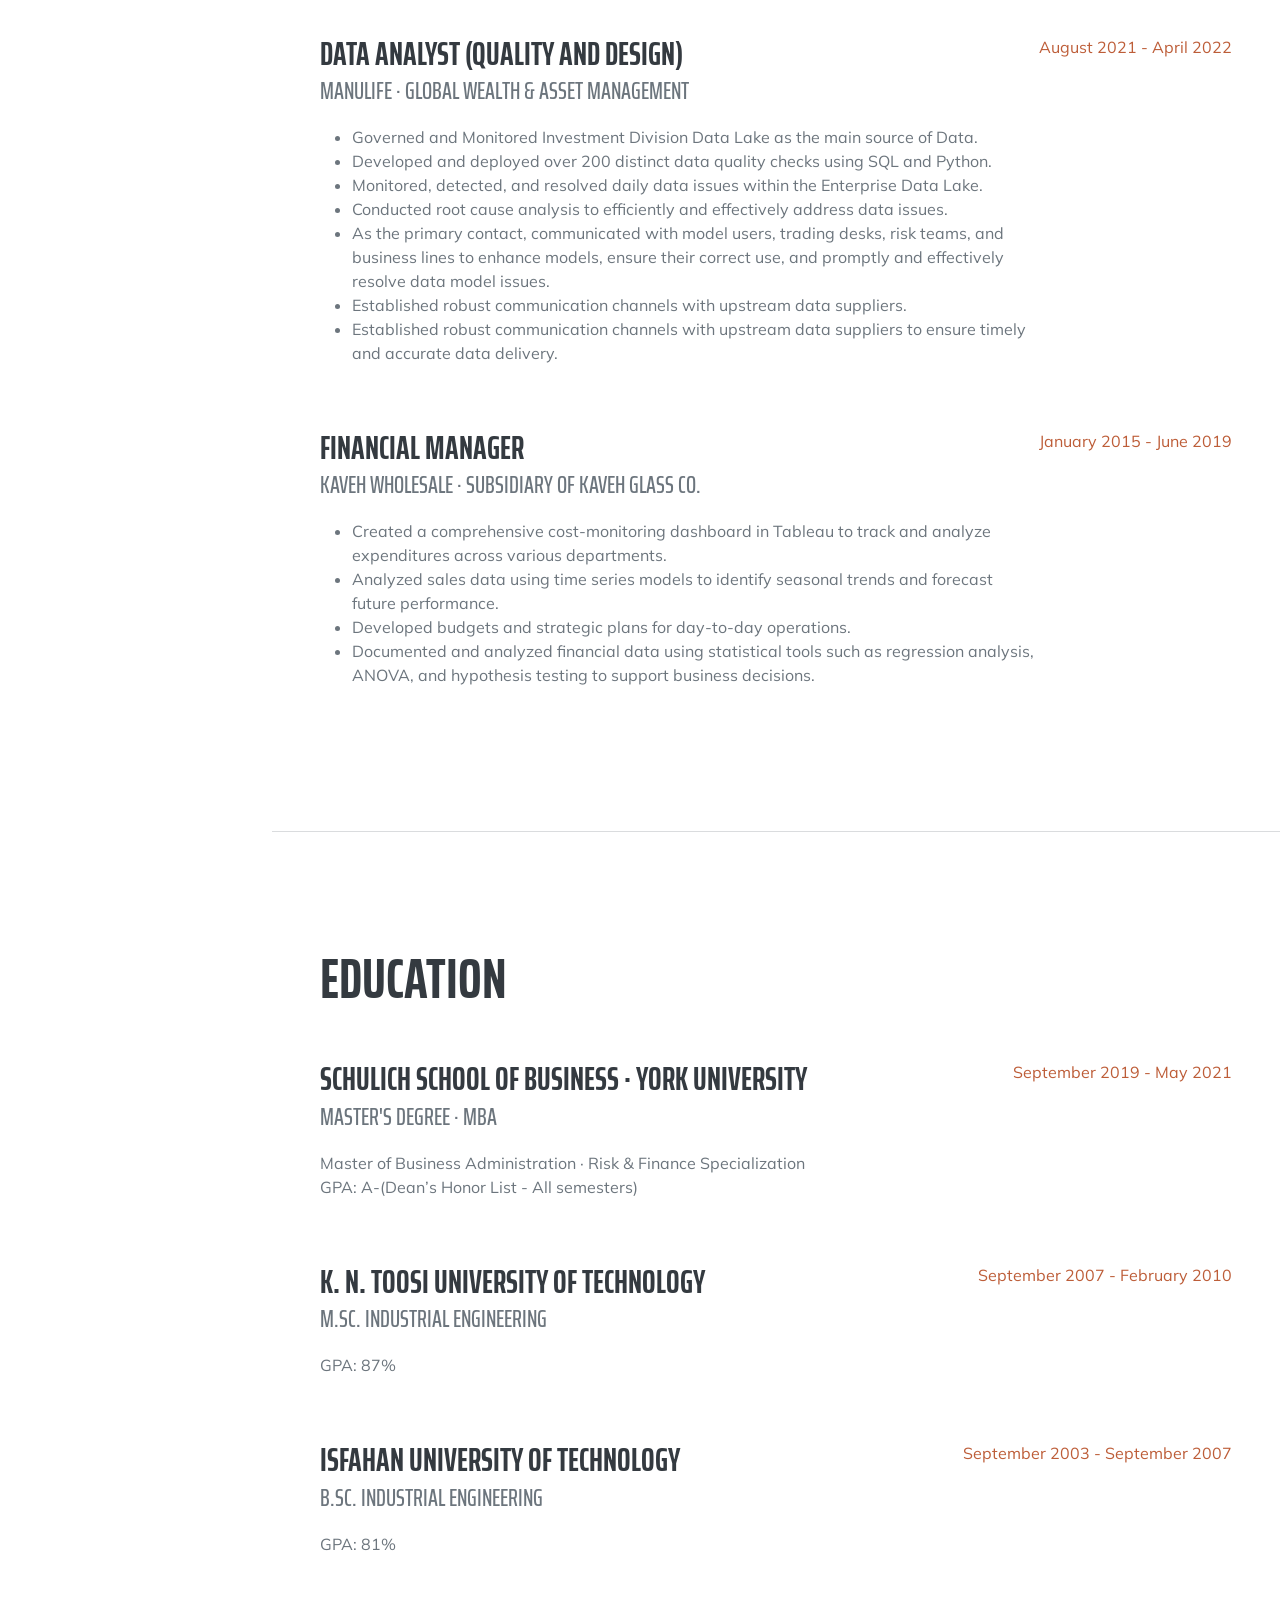
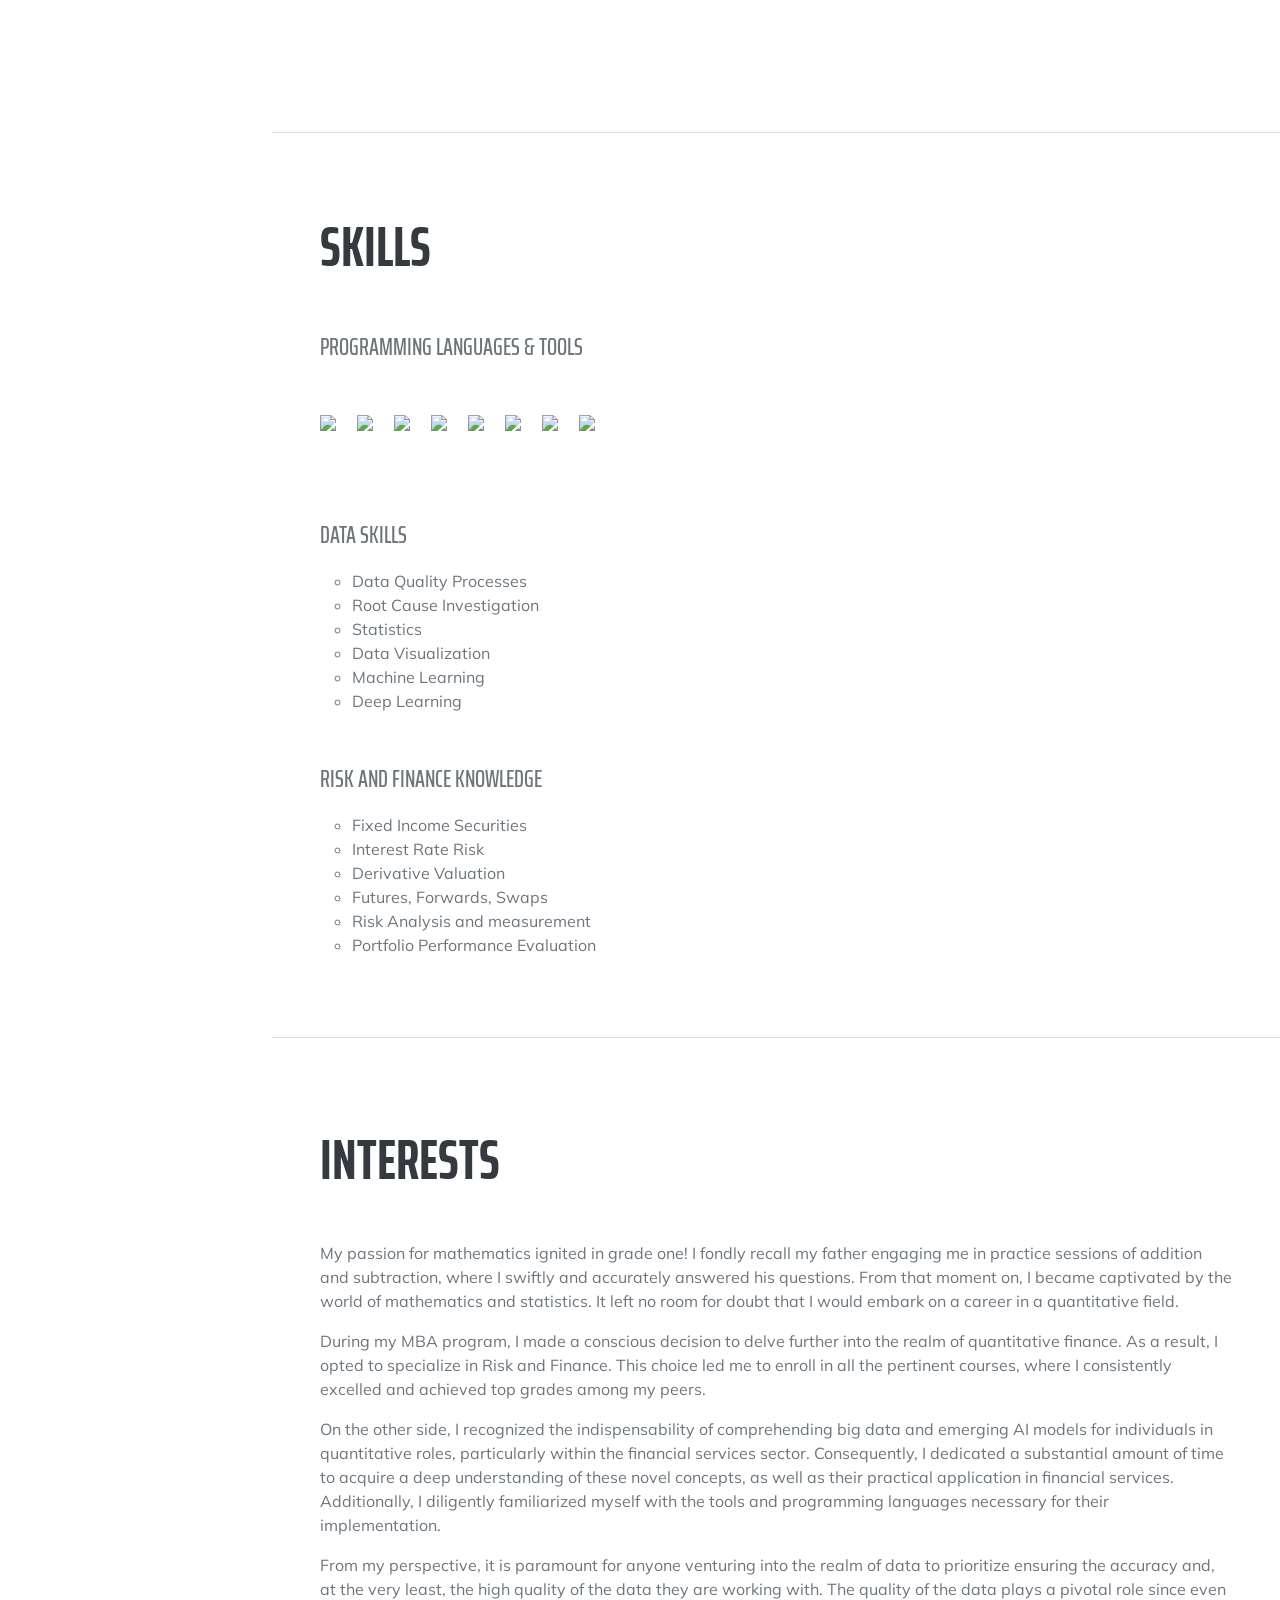
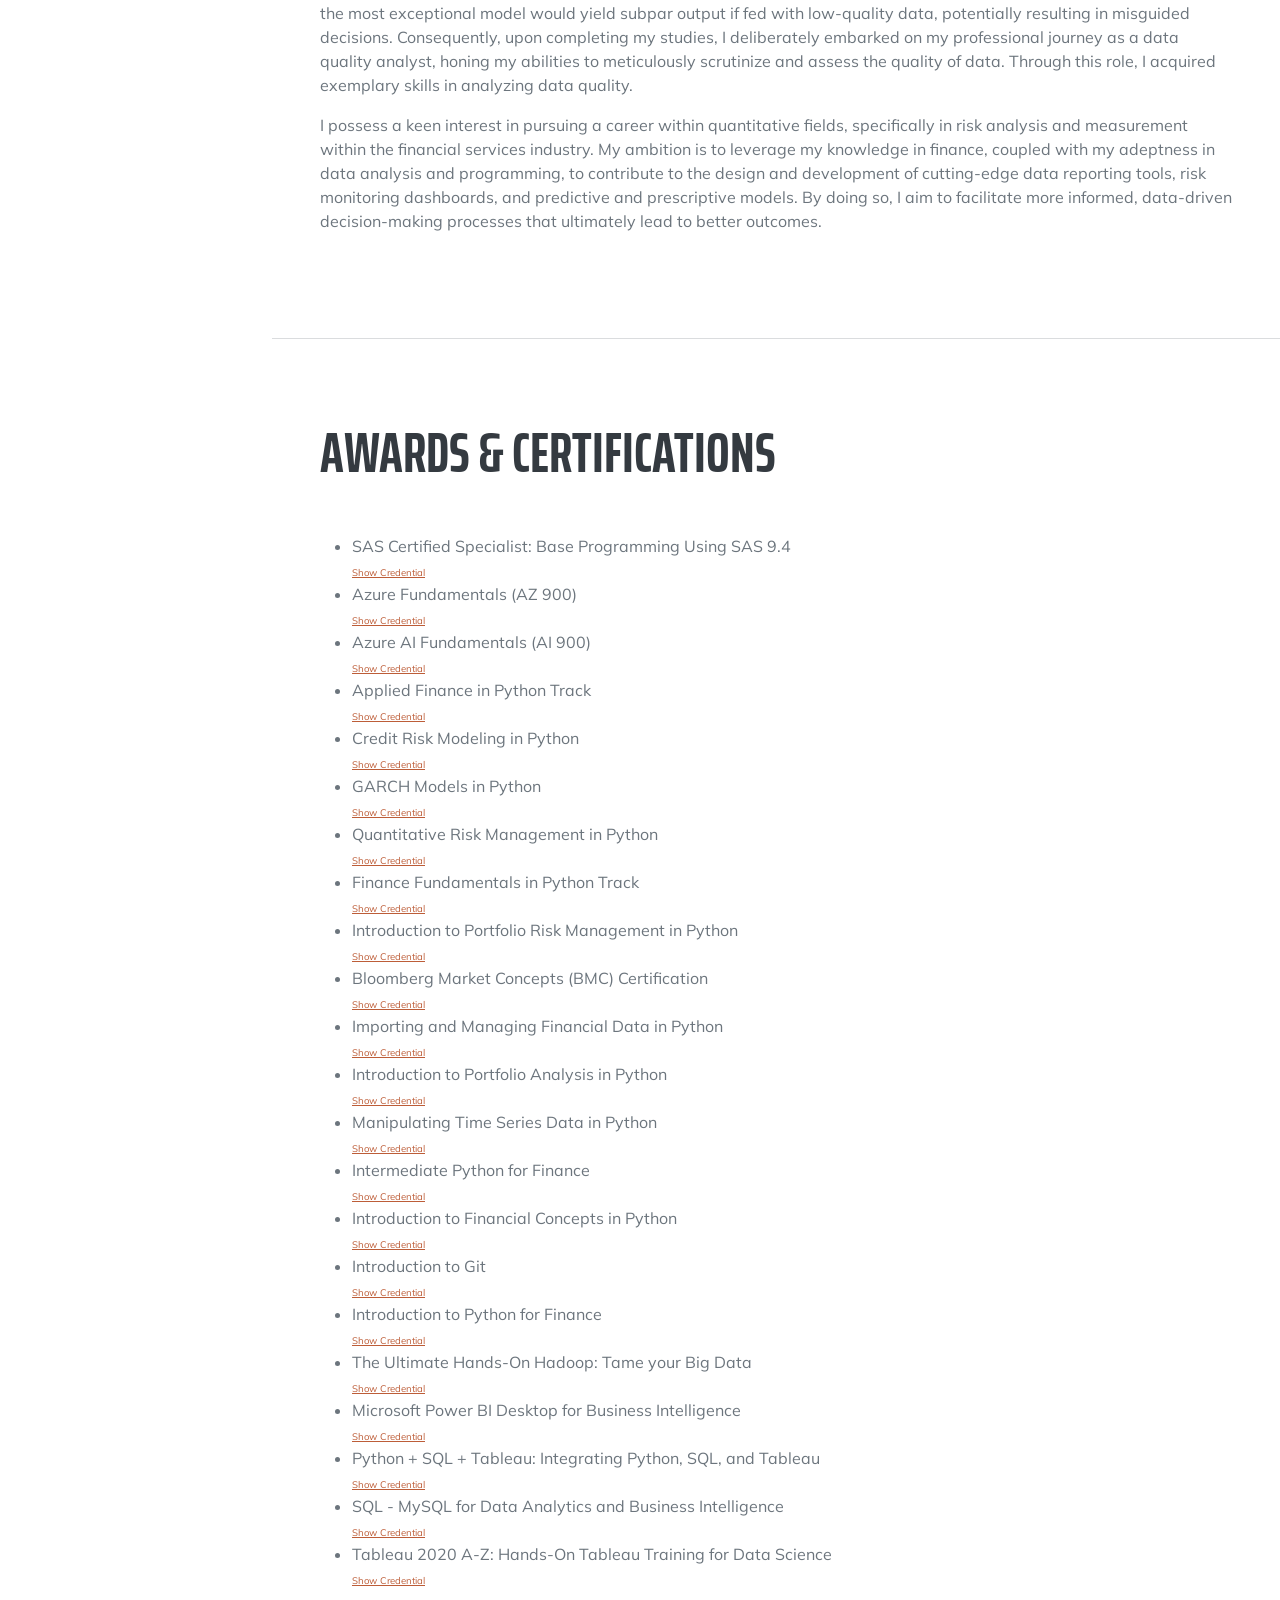
==== commit 4daa1a14: "Update index.html" ====
--- a/index.html
+++ b/index.html
@@ -70,9 +70,13 @@
             <h3 class="mb-0">Senior Data Quality Analyst</h3>
             <div class="subheading mb-3">Royal Bank of Canada</div>
             <ul>
-              <li>Designed and deployed end-to-end robust processes for profiling data and executing data quality checks on FRB and Preflight reports.</li>
-              <li>Created and maintained new SharePoint-based repositories to store, organize, and version control Business Rules, Technical rules, and Data Profiling results, which are actively used by the data quality teams. </li>
-              <li>Standardized and modularized data quality checks by creating SQL frameworks and Dashboard templates and training other coworkers to adopt the new procedures and follow the instructions.</li>
+              <li>Developed and designed standardized SQL queries and business rule structures to create and maintain consistent data quality frameworks for risk and finance reports.</li>
+              <li>Developed and deployed robust end-to-end processes for data profiling and executing data quality checks on risk and finance data. These processes are used to generate FRB and Risk regulatory reports including IFRS9, CECL, FFIEC002, FR2052A, FRY14Q, FRY9C.</li>
+              <li>Established and maintained well-functioning SharePoint repositories to organize, store, and version data model rules and profiling results. These repositories have been actively used and adopted by several Enterprise Data Quality teams.</li>
+              <li>Utilized various data analysis models and tools for profiling and investigating data issues and conducted risk assessments and root-cause analysis to identify effective data remediation activities.</li>
+              <li>Automated daily SQL queries and data monitoring dashboards using Python scripts.</li>
+              <li>Developed production-level code and collaborated with the IT team for integration into daily bank processes.</li>
+              <li>Created Tableau reports for senior management to display summarized views of the data models and quality status in terms of KPIs and trends.</li>
             </ul>
           </div>
           <div class="flex-shrink-0"><span class="text-primary">April 2022 - Present</span></div>
@@ -83,12 +87,12 @@
             <div class="subheading mb-3">Manulife · Global Wealth & Asset Management</div>
             <ul>
               <li>Governed and Monitored Investment Division Data Lake as the main source of Data.</li>
-              <li>Created, modified, and executed +200 different Data Quality Checks using SQL.</li>
-              <li>Monitored, detected, and handled daily data processing issues.</li>
-              <li>Conducted +300 root cause investigations on a monthly basis.</li>
-              <li>Performed as the main contact for downstream users facing data issues. </li>
+              <li>Developed and deployed over 200 distinct data quality checks using SQL and Python.</li>
+              <li>Monitored, detected, and resolved daily data issues within the Enterprise Data Lake.</li>
+              <li>Conducted root cause analysis to efficiently and effectively address data issues.</li>
+              <li>As the primary contact, communicated with model users, trading desks, risk teams, and business lines to enhance models, ensure their correct use, and promptly and effectively resolve data model issues.</li>
               <li>Established robust communication channels with upstream data suppliers.</li>
-              <li>Mastered and heavily used SQL as the main tool for conducting daily analysis.</li>
+              <li>Established robust communication channels with upstream data suppliers to ensure timely and accurate data delivery.</li>
             </ul>
           </div>
           <div class="flex-shrink-0"><span class="text-primary">August 2021 - April 2022</span></div>
@@ -98,11 +102,10 @@
             <h3 class="mb-0">Financial Manager</h3>
             <div class="subheading mb-3">Kaveh wholesale · Subsidiary of Kaveh Glass Co.</div>
             <ul>
-              <li>Created a comprehensive cost monitoring dashboard using Tableau.</li>
-              <li>Developed forecasting tools and decreased days in inventory by 20%. </li>
+              <li>Created a comprehensive cost-monitoring dashboard in Tableau to track and analyze expenditures across various departments.</li>
+              <li>Analyzed sales data using time series models to identify seasonal trends and forecast future performance. </li>
               <li>Developed budgets and strategic plans for day-to-day operations.</li>
-              <li>Analyzed sales data to create graphs, track sales and inventory, and identified sales trends.</li>
-              <li>Planned and analyzed financial analysis using statistical tools.</li>
+              <li>Documented and analyzed financial data using statistical tools such as regression analysis, ANOVA, and hypothesis testing to support business decisions.</li>
             </ul>
           </div>
           <div class="flex-shrink-0"><span class="text-primary">January 2015 - June 2019</span></div>
@@ -227,11 +230,11 @@
     <section class="resume-section" id="interests">
       <div class="resume-section-content">
         <h2 class="mb-5">Interests</h2>
-        <p>My passion for mathematics started in grade one! I remember my father used to practice addition and subtraction with me, I was able to answer his questions quickly and correctly. Since then, I have always been fascinated by mathematics and statistics.  There was never any doubt that I would pursue my career in a quantitative field.</p>
-          <p>During my MBA program, I decided to dive deeper into quantitative finance. Therefore, I chose to pursue Risk and Finance as my specialization. So I took all the relevant courses and always got the highest marks in my classes.</p>
-          <p>On the other side, I realized that big data and new AI models are the must-know knowledge for quant people, especially in financial services, so I spent a lot of time learning the new concepts, and their application in financial services, along with the tools and programming languages to implement them. </p>
-          <p>In my point of view, anyone who wants to work with data, must first make sure that the data that he or she is going to work on is accurate or at least high quality. Because if the quality of data is not good, then the model, no matter how good it is, will generate low-quality output leading to wrong decisions. Thus, after graduation, I started my career as a data quality analyst and acquired excellent skills in analyzing the quality of data. </p>
-           <p>I am interested in working in quantitative fields such as risk analysis and measurement in financial services, where I can bring my finance knowledge along with my data and programming skills to the table to design and build data reporting tools, risk monitoring dashboards, and predictive and prescriptive models to help make better well-informed data-driven decisions. </p>
+        <p>My passion for mathematics ignited in grade one! I fondly recall my father engaging me in practice sessions of addition and subtraction, where I swiftly and accurately answered his questions. From that moment on, I became captivated by the world of mathematics and statistics. It left no room for doubt that I would embark on a career in a quantitative field.</p>
+          <p>During my MBA program, I made a conscious decision to delve further into the realm of quantitative finance. As a result, I opted to specialize in Risk and Finance. This choice led me to enroll in all the pertinent courses, where I consistently excelled and achieved top grades among my peers.</p>
+          <p>On the other side, I recognized the indispensability of comprehending big data and emerging AI models for individuals in quantitative roles, particularly within the financial services sector. Consequently, I dedicated a substantial amount of time to acquire a deep understanding of these novel concepts, as well as their practical application in financial services. Additionally, I diligently familiarized myself with the tools and programming languages necessary for their implementation. </p>
+          <p>From my perspective, it is paramount for anyone venturing into the realm of data to prioritize ensuring the accuracy and, at the very least, the high quality of the data they are working with. The quality of the data plays a pivotal role since even the most exceptional model would yield subpar output if fed with low-quality data, potentially resulting in misguided decisions. Consequently, upon completing my studies, I deliberately embarked on my professional journey as a data quality analyst, honing my abilities to meticulously scrutinize and assess the quality of data. Through this role, I acquired exemplary skills in analyzing data quality.</p>
+          <p>I possess a keen interest in pursuing a career within quantitative fields, specifically in risk analysis and measurement within the financial services industry. My ambition is to leverage my knowledge in finance, coupled with my adeptness in data analysis and programming, to contribute to the design and development of cutting-edge data reporting tools, risk monitoring dashboards, and predictive and prescriptive models. By doing so, I aim to facilitate more informed, data-driven decision-making processes that ultimately lead to better outcomes.</p>
       </div>
     </section>
     <hr class="m-0" />
@@ -240,6 +243,11 @@
       <div class="resume-section-content">
         <h2 class="mb-5">Awards & Certifications</h2>
         <ul class="fa-ul mb-0">
+          <li>
+            <span class="fa-li"><i class="fas fa-trophy text-warning"></i></span>
+            SAS Certified Specialist: Base Programming Using SAS 9.4 <br>
+            <a target="_blank" class="credential" href="https://www.credly.com/badges/ff028e7f-9e77-4cb7-b435-30fcc9208c6d/public_url">Show Credential</a>
+          </li>
           <li>
             <span class="fa-li"><i class="fas fa-trophy text-warning"></i></span>
             Azure Fundamentals (AZ 900) <br>
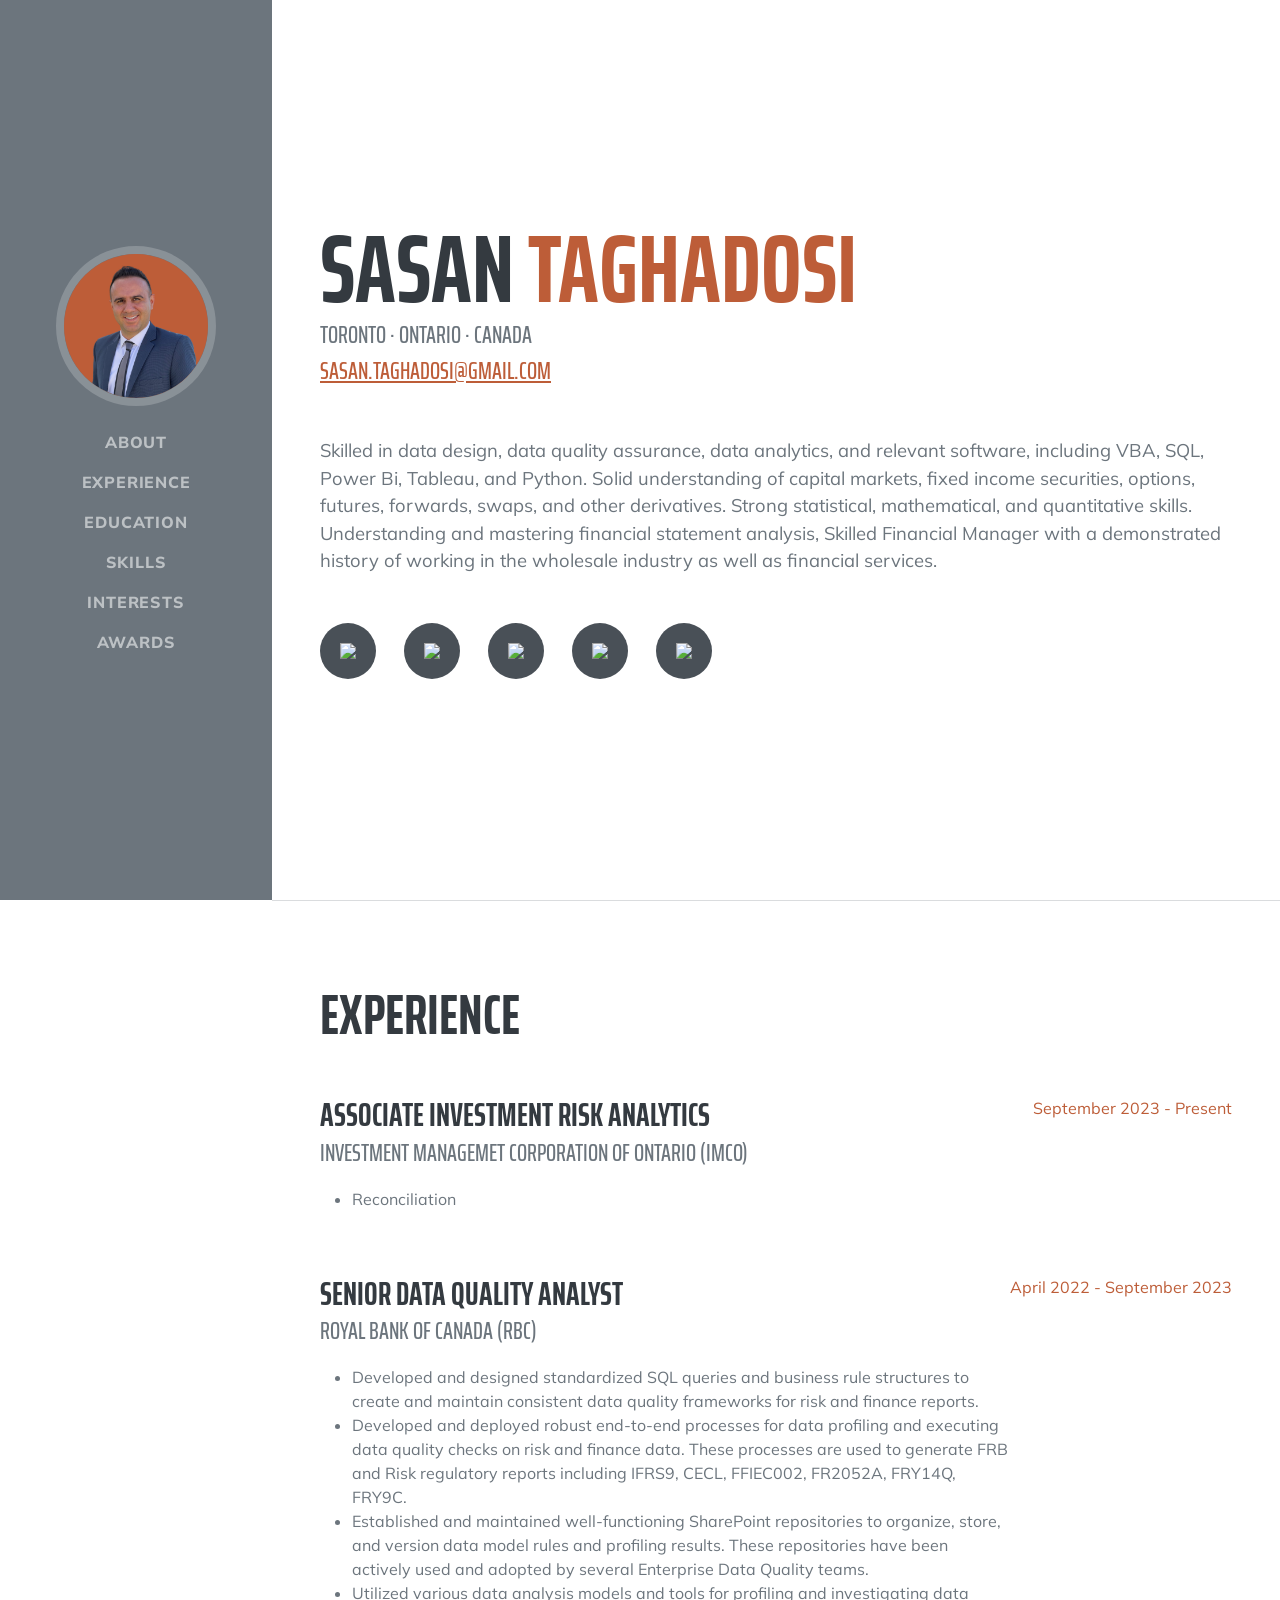
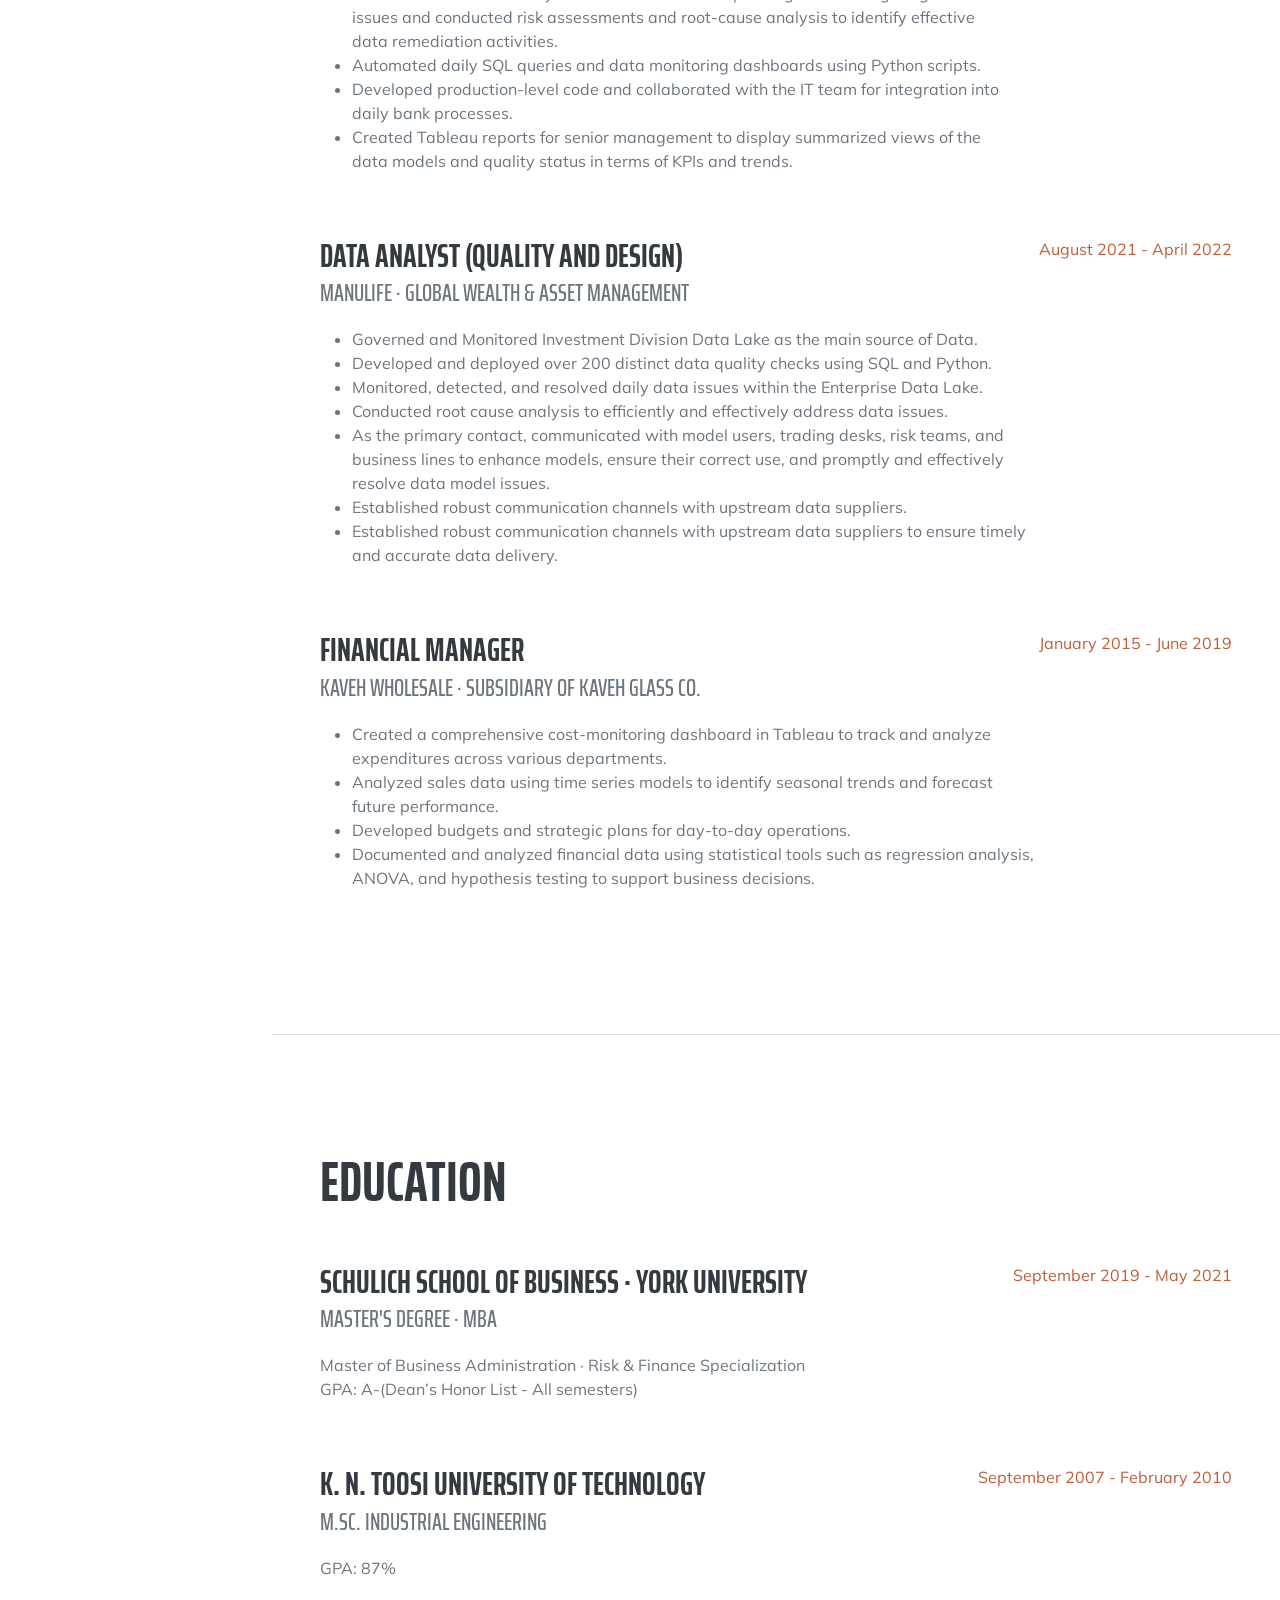
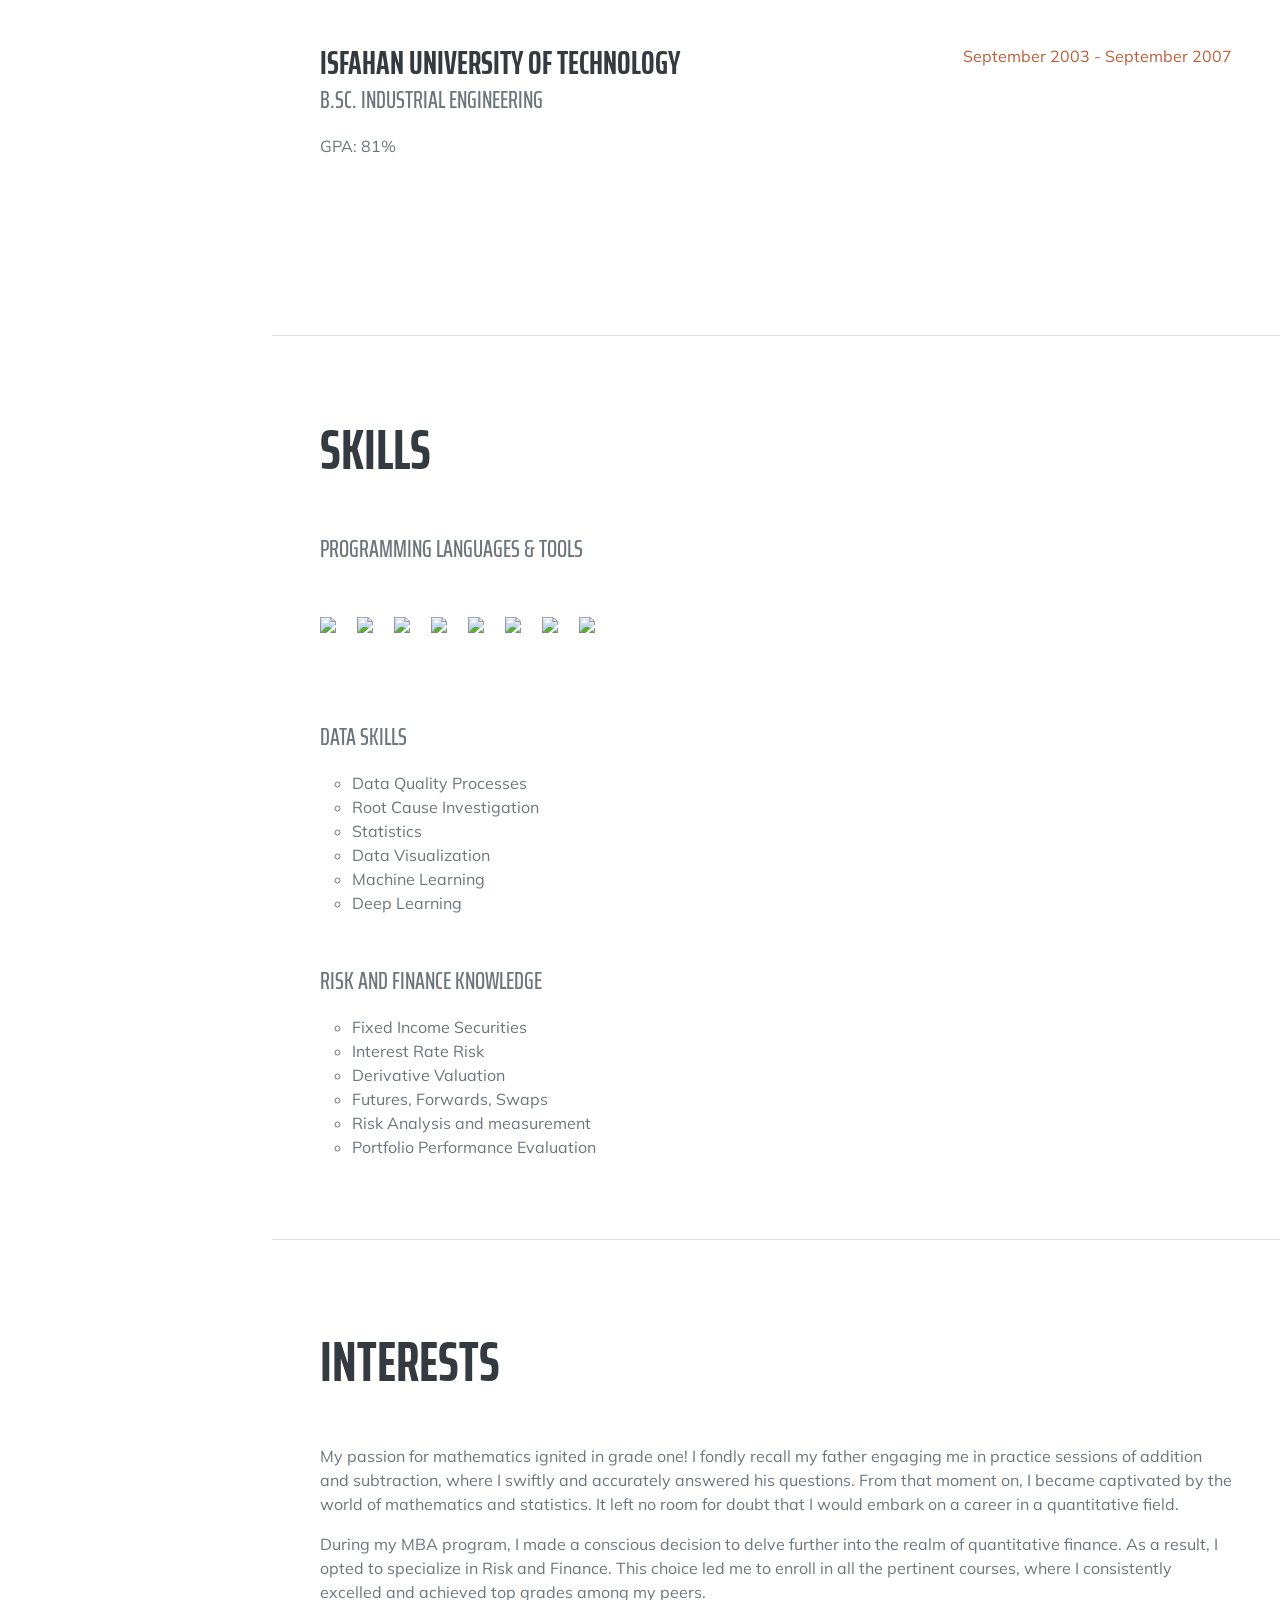
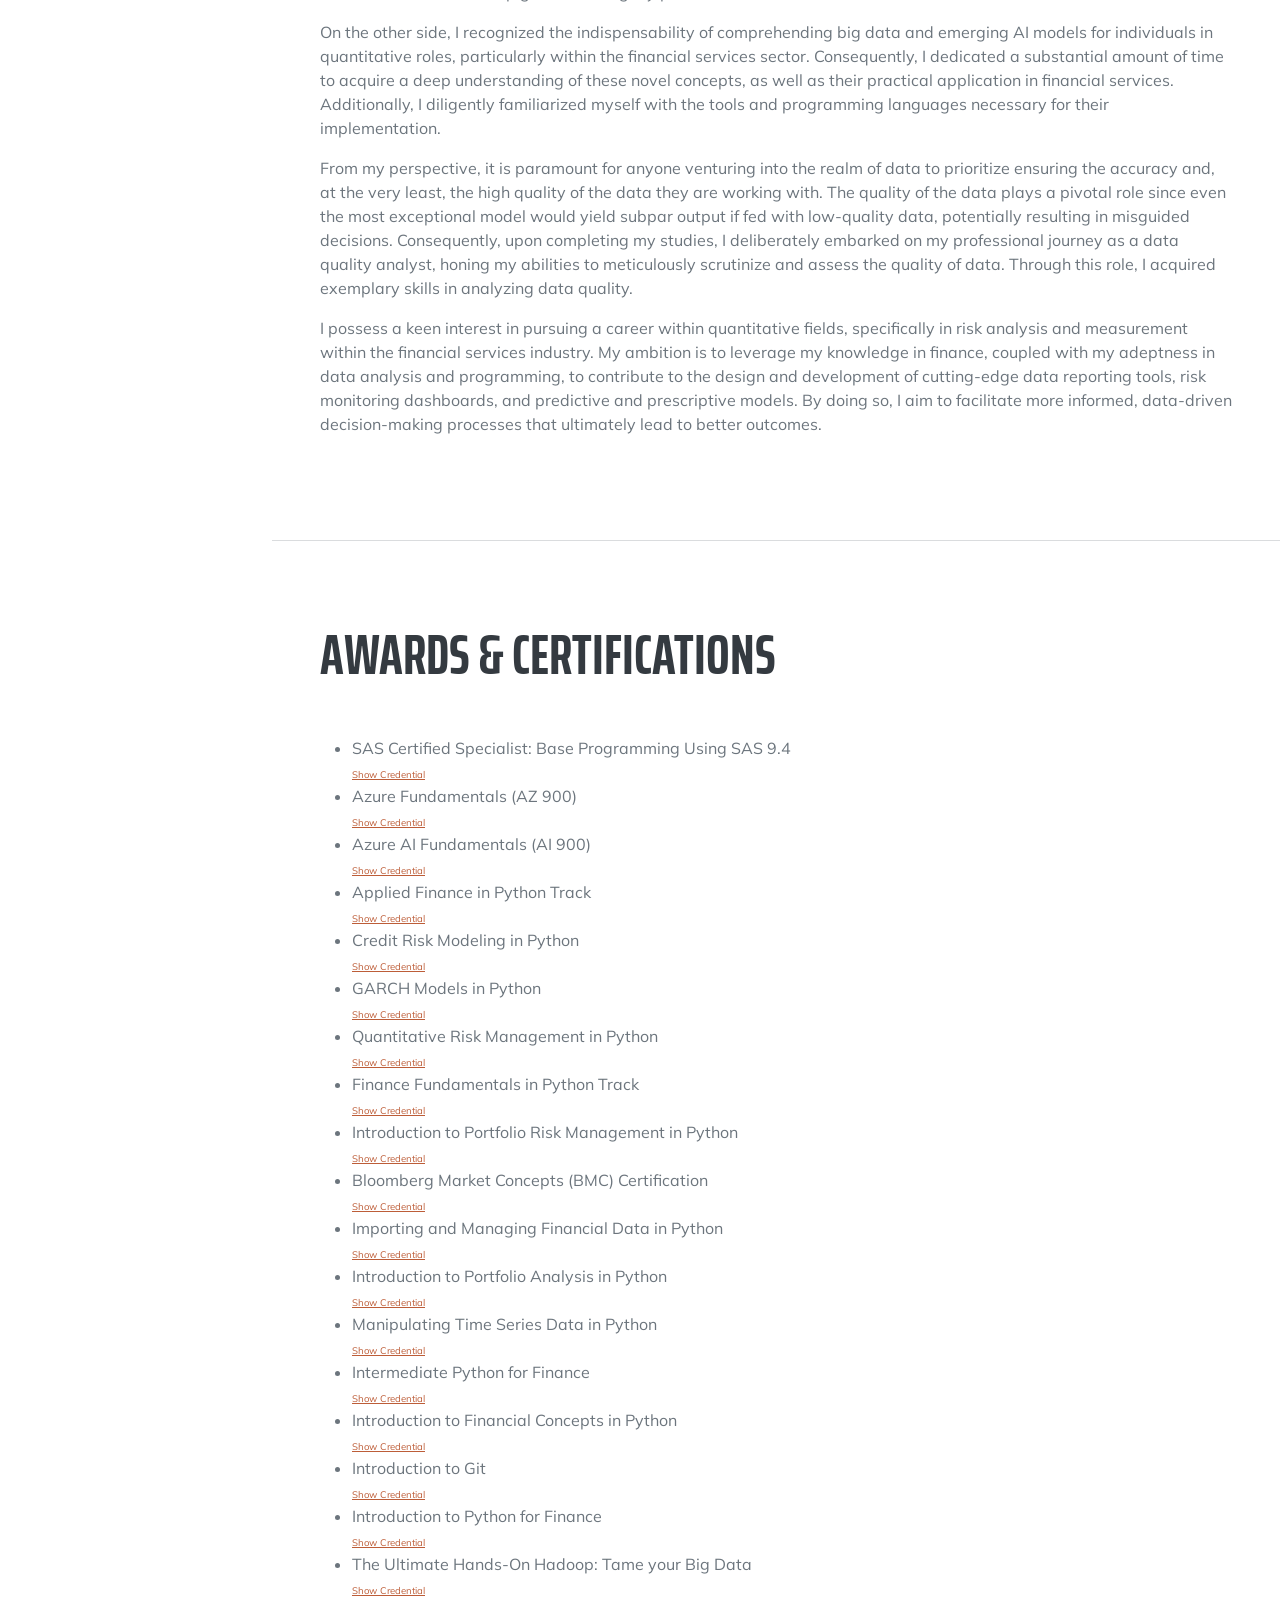
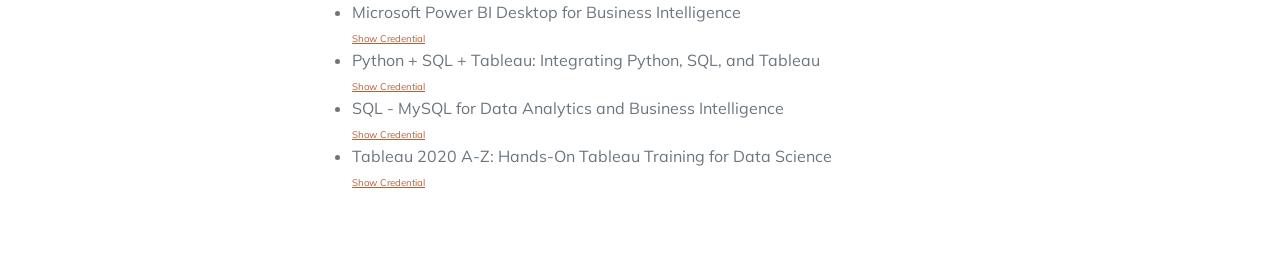
==== commit c637064e: "Update index.html" ====
--- a/index.html
+++ b/index.html
@@ -65,10 +65,20 @@
     <section class="resume-section" id="experience">
       <div class="resume-section-content">
         <h2 class="mb-5">Experience</h2>
+         <div class="d-flex flex-column flex-md-row justify-content-between mb-5">
+          <div class="flex-grow-1">
+            <h3 class="mb-0">Associate Investment Risk Analytics</h3>
+            <div class="subheading mb-3">Investment Managemet Corporation of Ontario (IMCO)</div>
+            <ul>
+              <li>Reconciliation</li>
+            </ul>
+          </div>
+          <div class="flex-shrink-0"><span class="text-primary">September 2023 - Present</span></div>
+        </div>
         <div class="d-flex flex-column flex-md-row justify-content-between mb-5">
           <div class="flex-grow-1">
             <h3 class="mb-0">Senior Data Quality Analyst</h3>
-            <div class="subheading mb-3">Royal Bank of Canada</div>
+            <div class="subheading mb-3">Royal Bank of Canada (RBC)</div>
             <ul>
               <li>Developed and designed standardized SQL queries and business rule structures to create and maintain consistent data quality frameworks for risk and finance reports.</li>
               <li>Developed and deployed robust end-to-end processes for data profiling and executing data quality checks on risk and finance data. These processes are used to generate FRB and Risk regulatory reports including IFRS9, CECL, FFIEC002, FR2052A, FRY14Q, FRY9C.</li>
@@ -79,7 +89,7 @@
               <li>Created Tableau reports for senior management to display summarized views of the data models and quality status in terms of KPIs and trends.</li>
             </ul>
           </div>
-          <div class="flex-shrink-0"><span class="text-primary">April 2022 - Present</span></div>
+          <div class="flex-shrink-0"><span class="text-primary">April 2022 - September 2023</span></div>
         </div>
         <div class="d-flex flex-column flex-md-row justify-content-between mb-5">
           <div class="flex-grow-1">
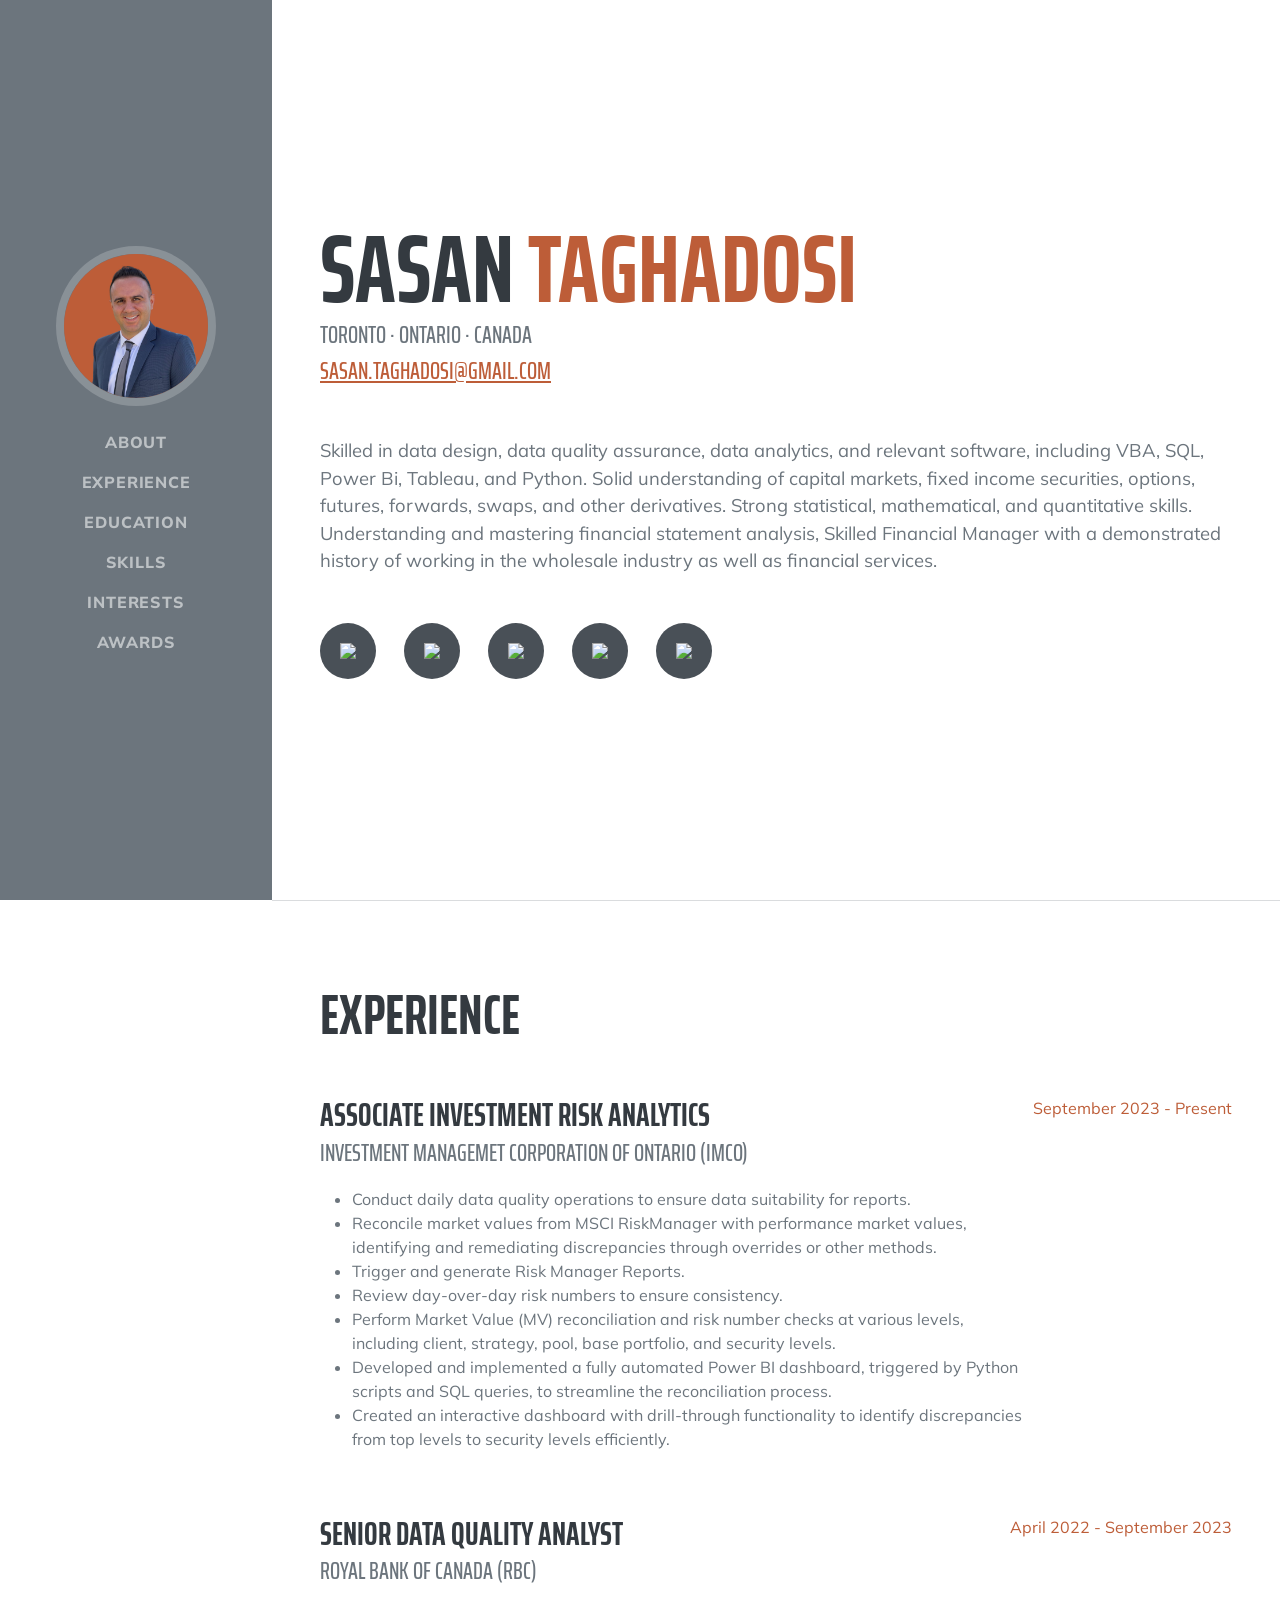
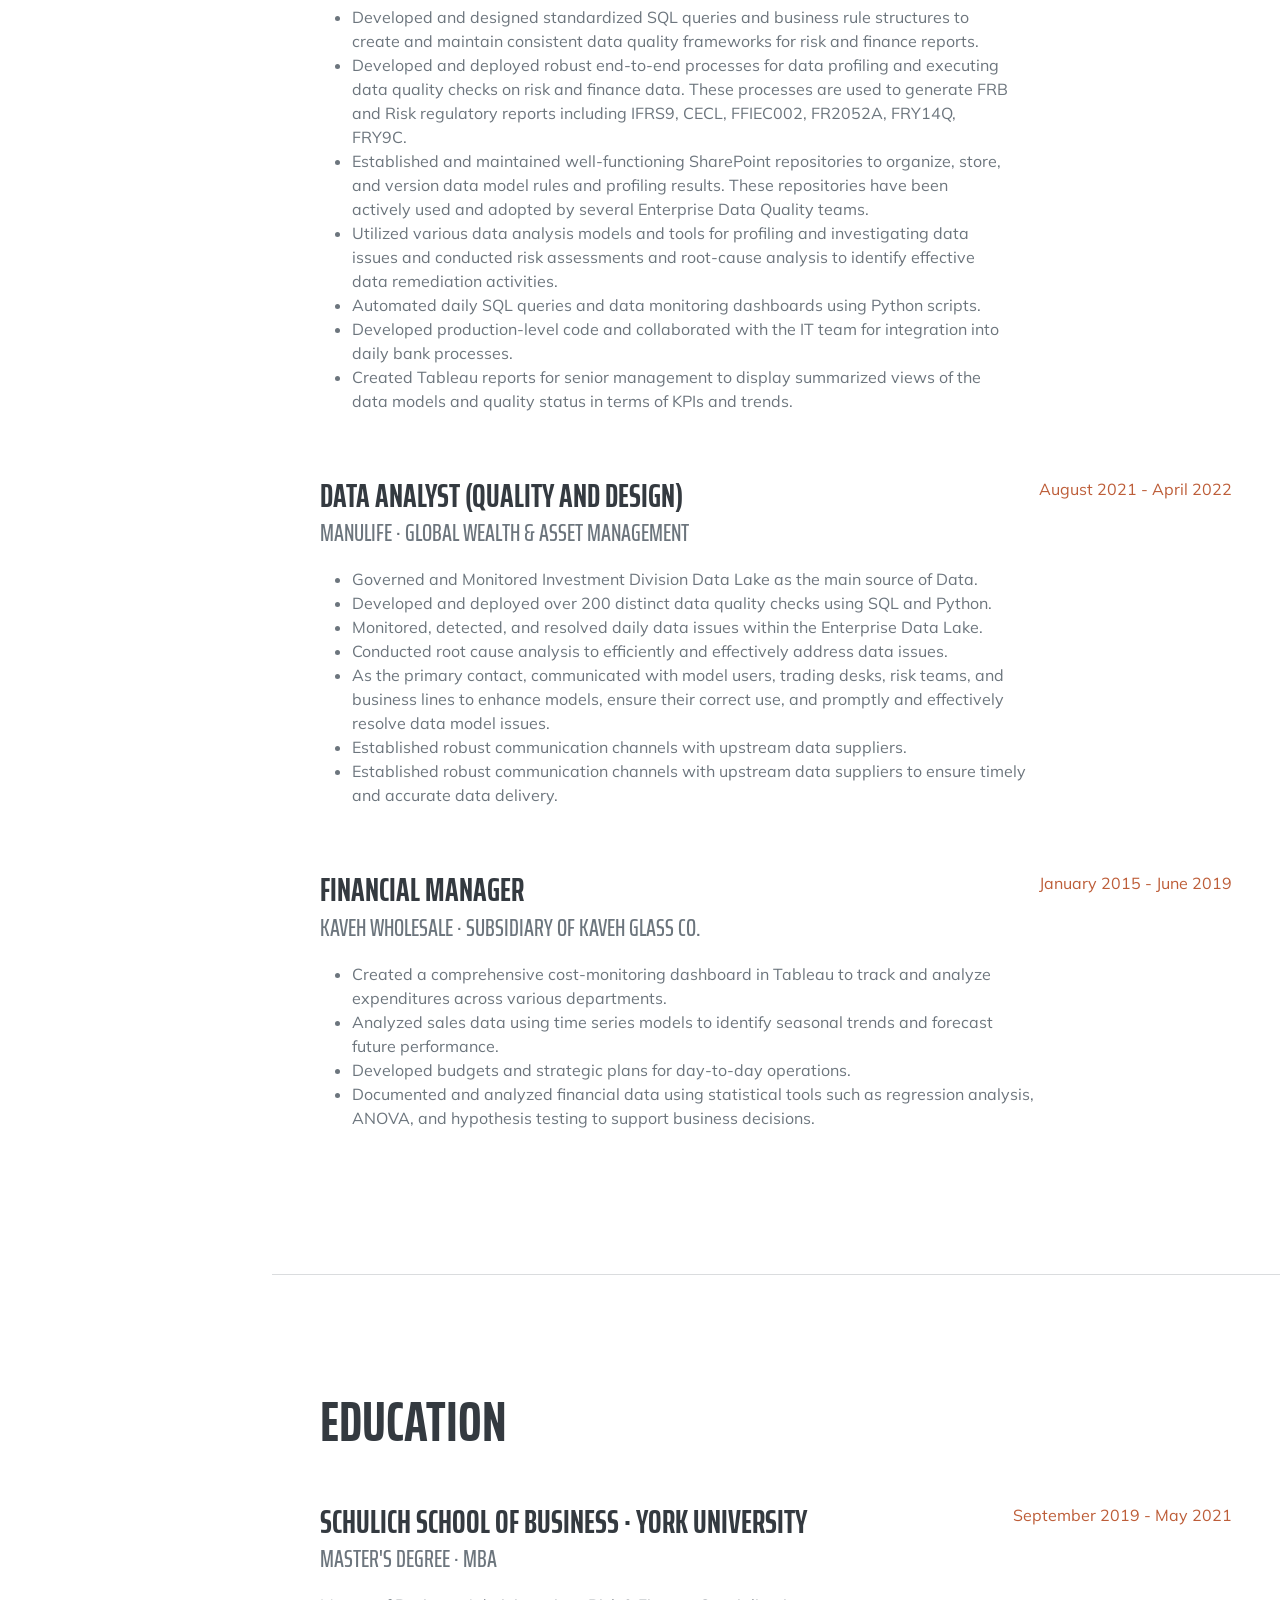
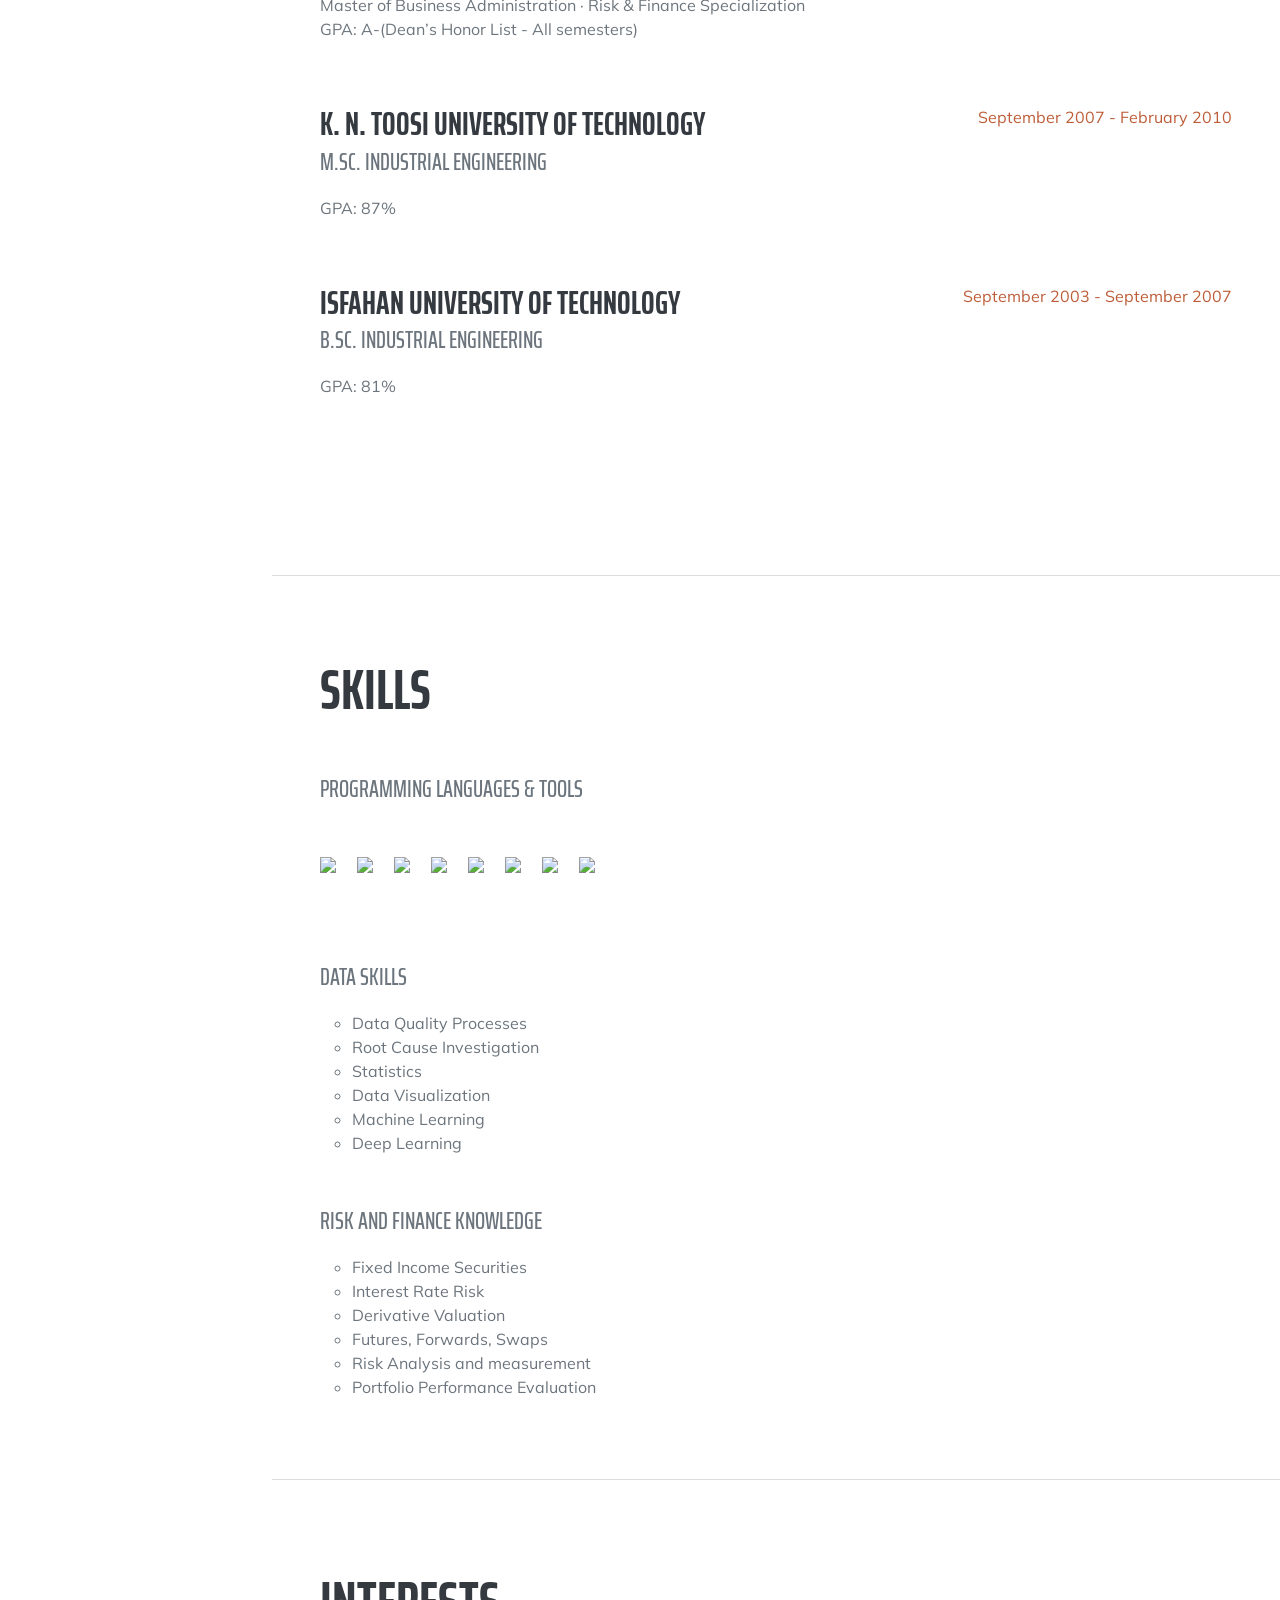
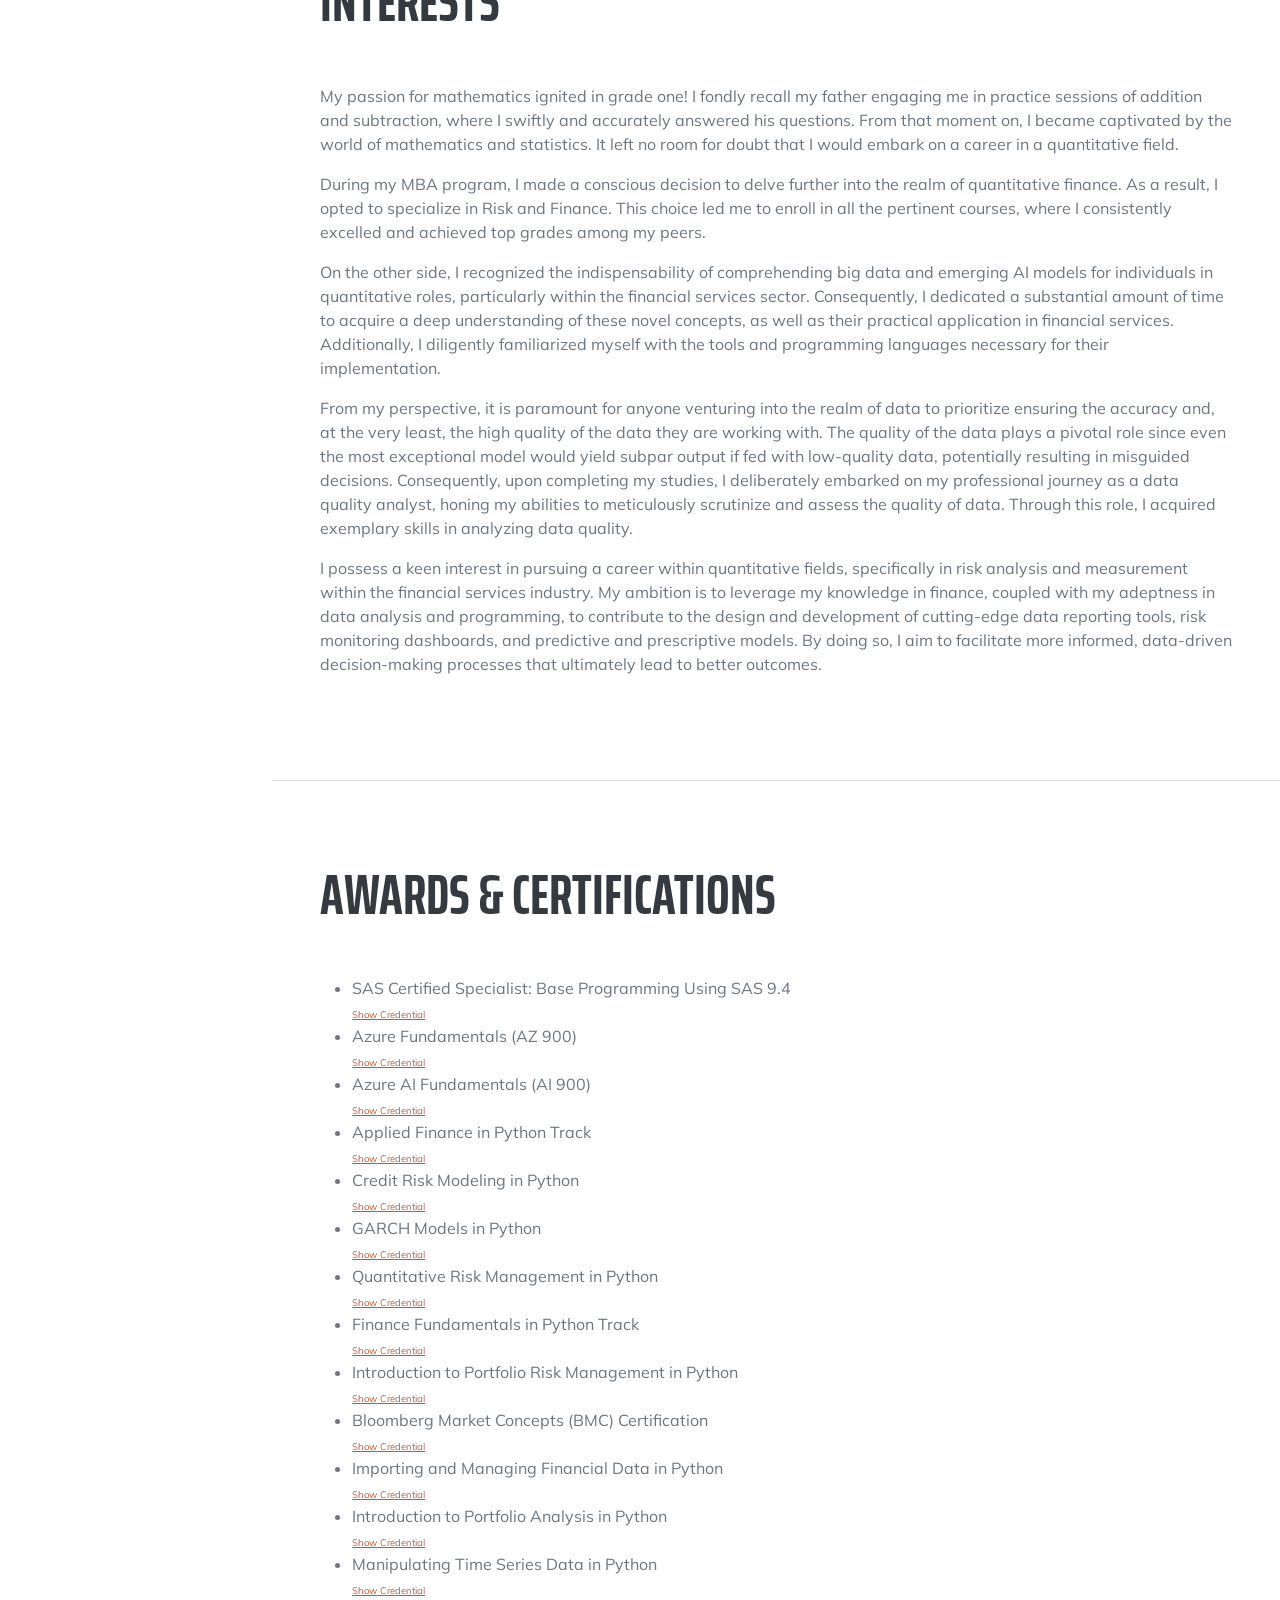
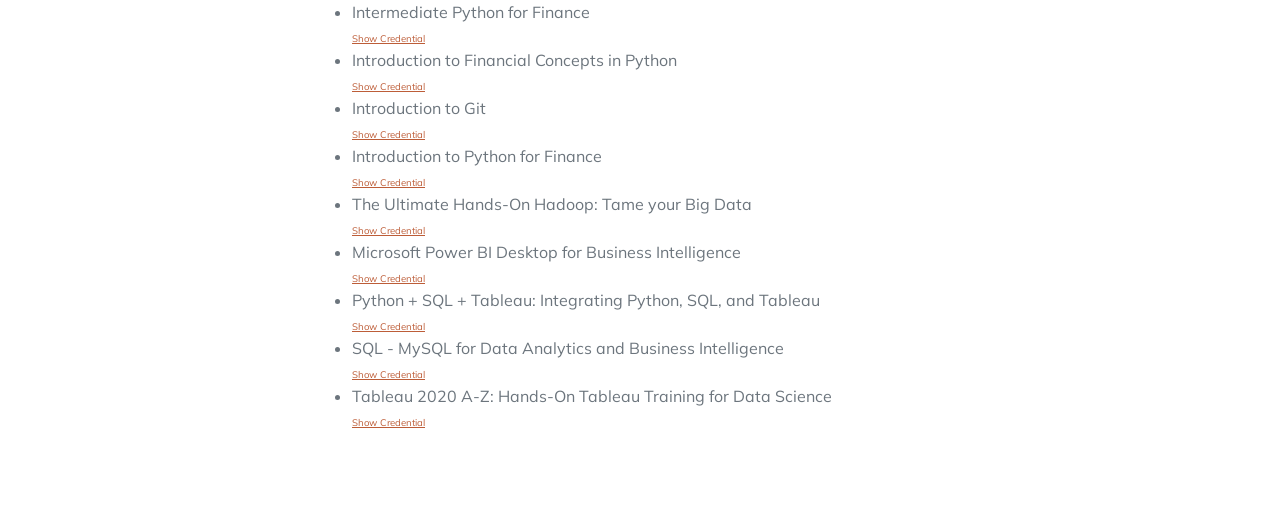
==== commit 2c46f006: "Update index.html" ====
--- a/index.html
+++ b/index.html
@@ -70,7 +70,13 @@
             <h3 class="mb-0">Associate Investment Risk Analytics</h3>
             <div class="subheading mb-3">Investment Managemet Corporation of Ontario (IMCO)</div>
             <ul>
-              <li>Reconciliation</li>
+             <li>Conduct daily data quality operations to ensure data suitability for reports.</li>
+             <li>Reconcile market values from MSCI RiskManager with performance market values, identifying and remediating discrepancies through overrides or other methods.</li>
+             <li>Trigger and generate Risk Manager Reports.</li>
+             <li>Review day-over-day risk numbers to ensure consistency.</li>
+             <li>Perform Market Value (MV) reconciliation and risk number checks at various levels, including client, strategy, pool, base portfolio, and security levels.</li>
+             <li>Developed and implemented a fully automated Power BI dashboard, triggered by Python scripts and SQL queries, to streamline the reconciliation process.</li>
+             <li>Created an interactive dashboard with drill-through functionality to identify discrepancies from top levels to security levels efficiently.</li>
             </ul>
           </div>
           <div class="flex-shrink-0"><span class="text-primary">September 2023 - Present</span></div>
